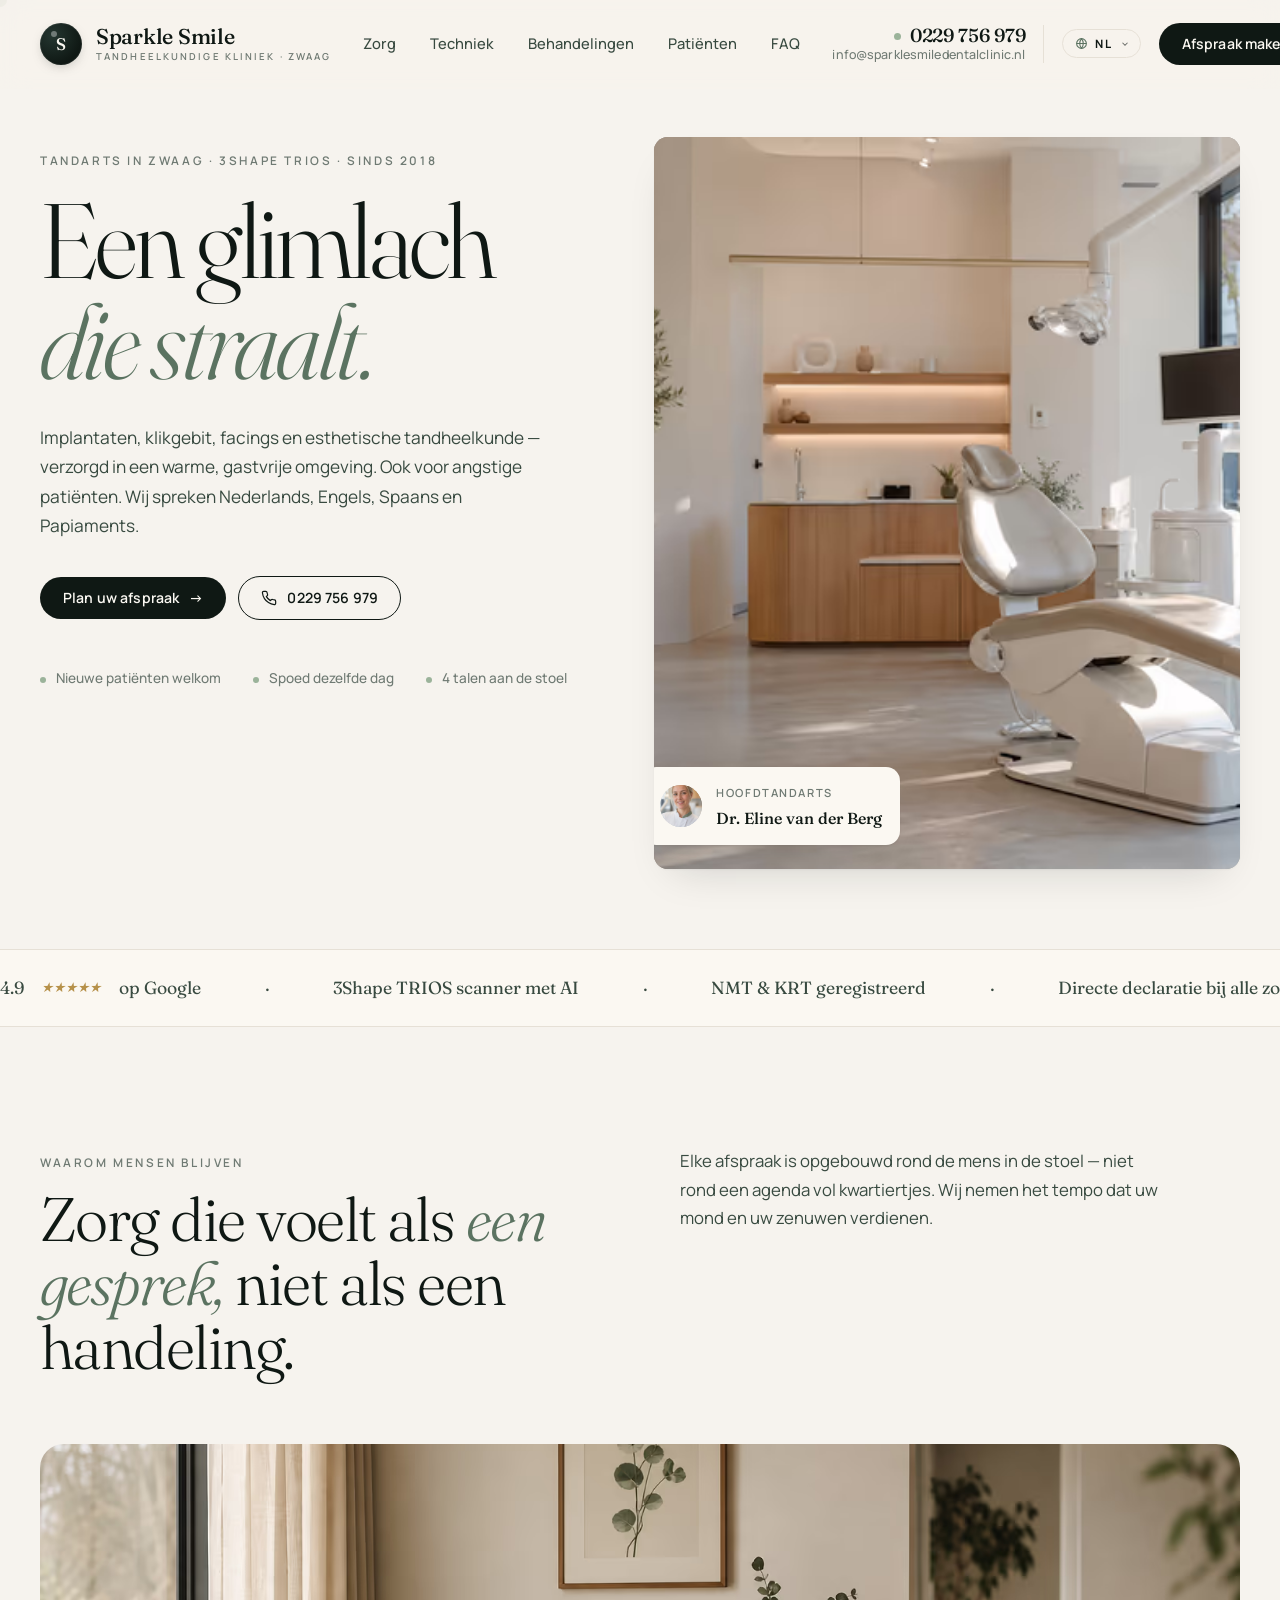
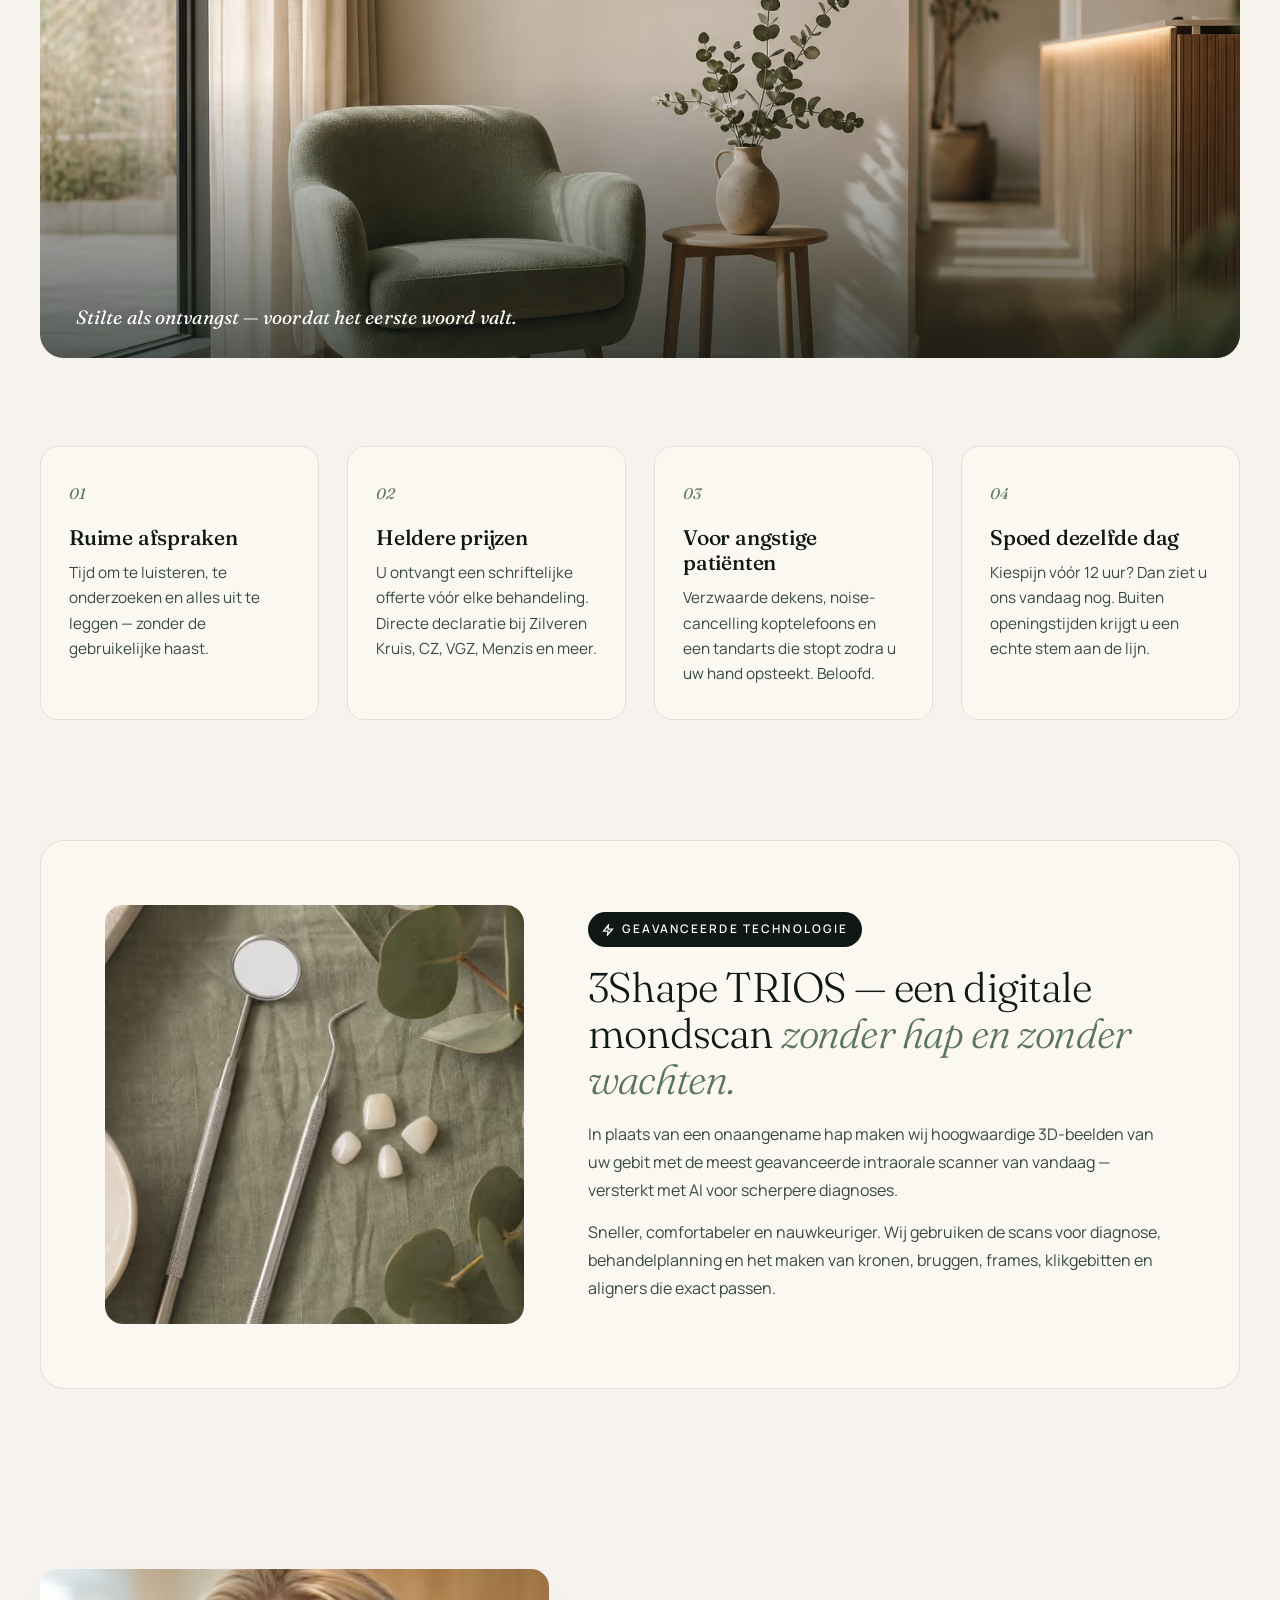
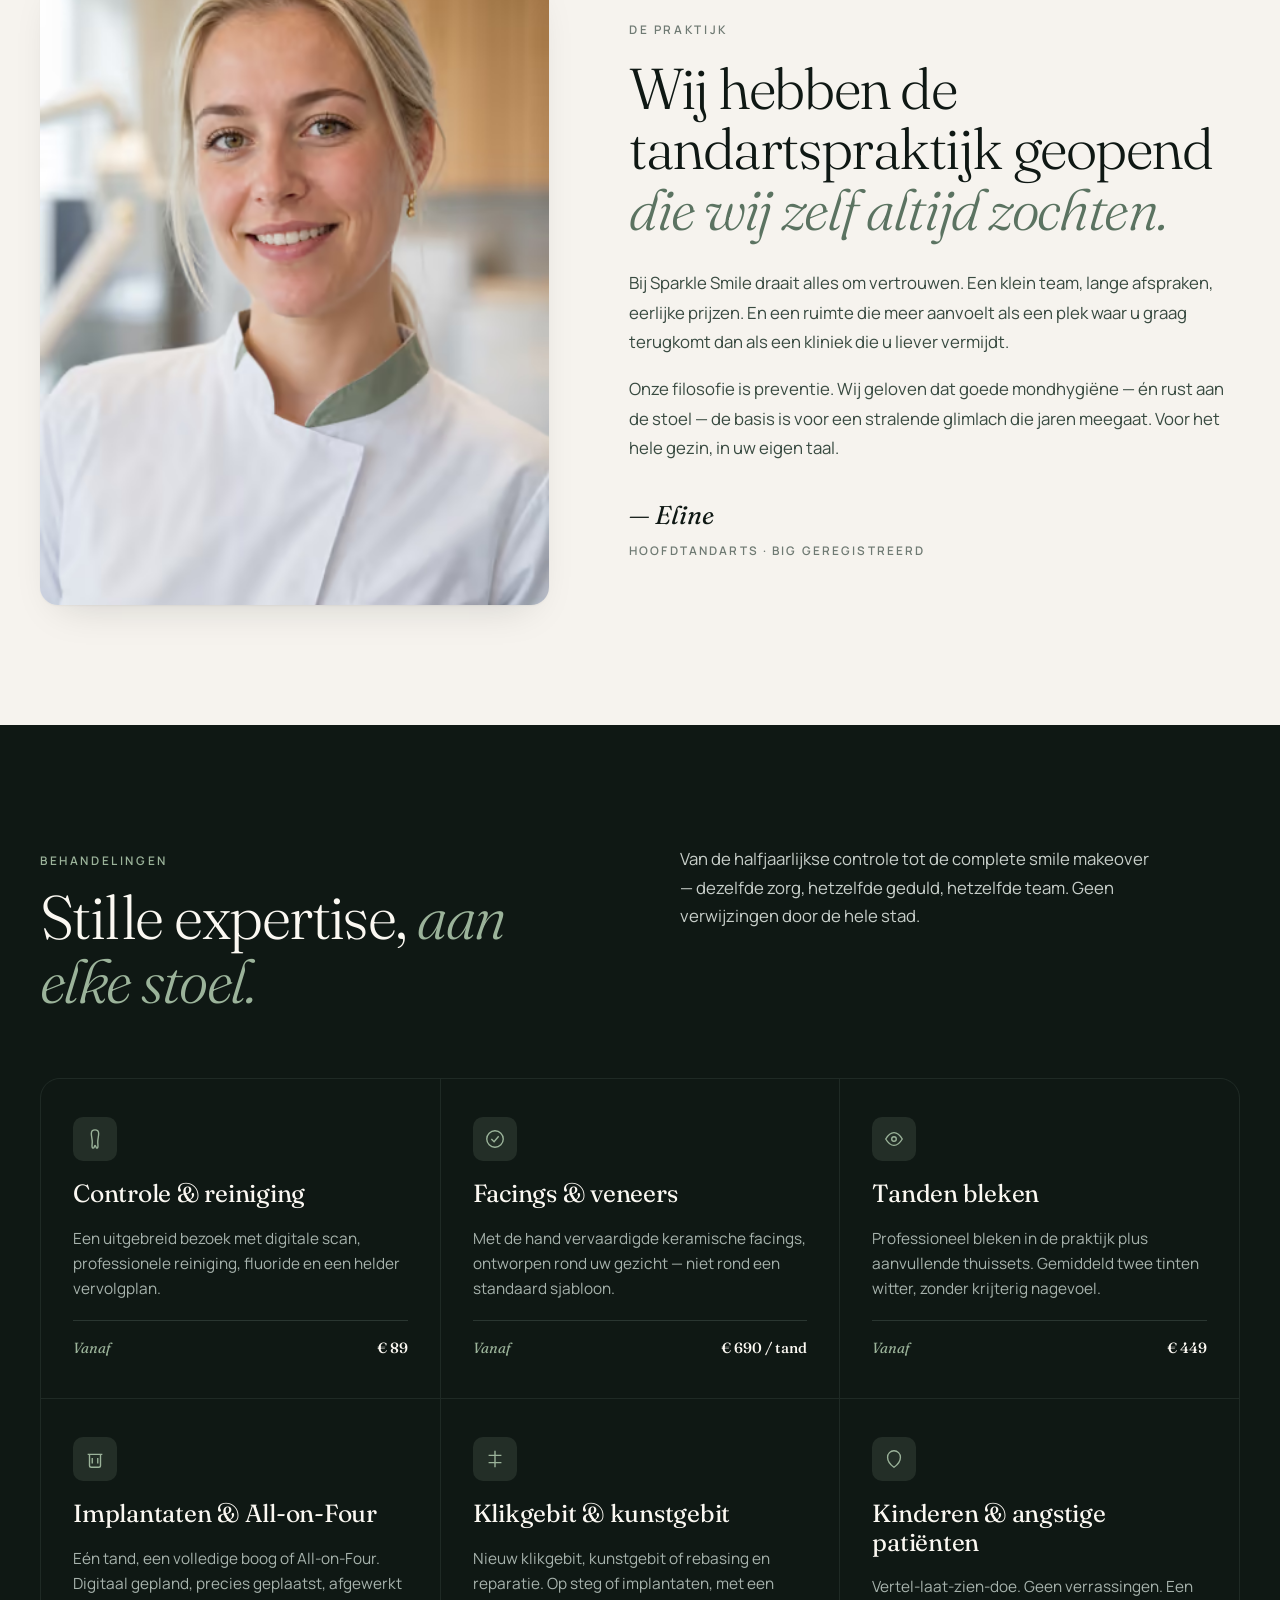
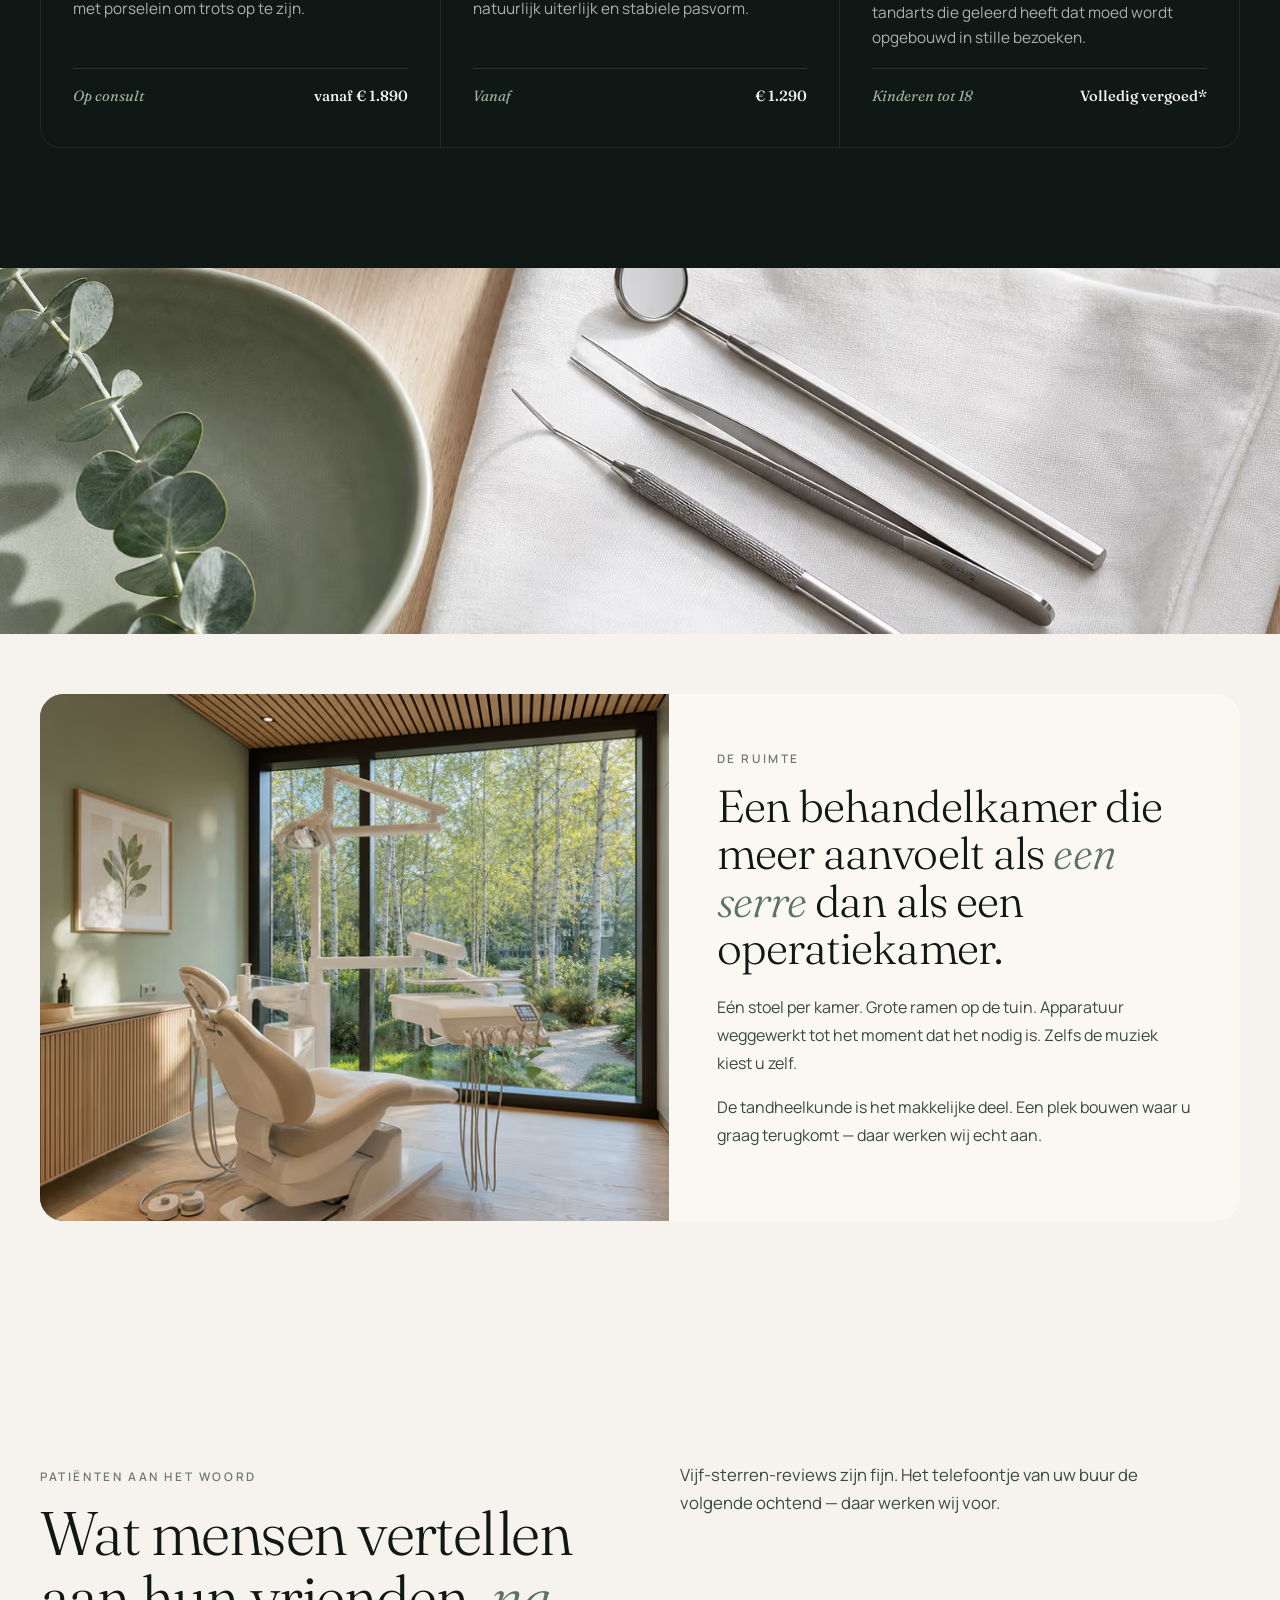
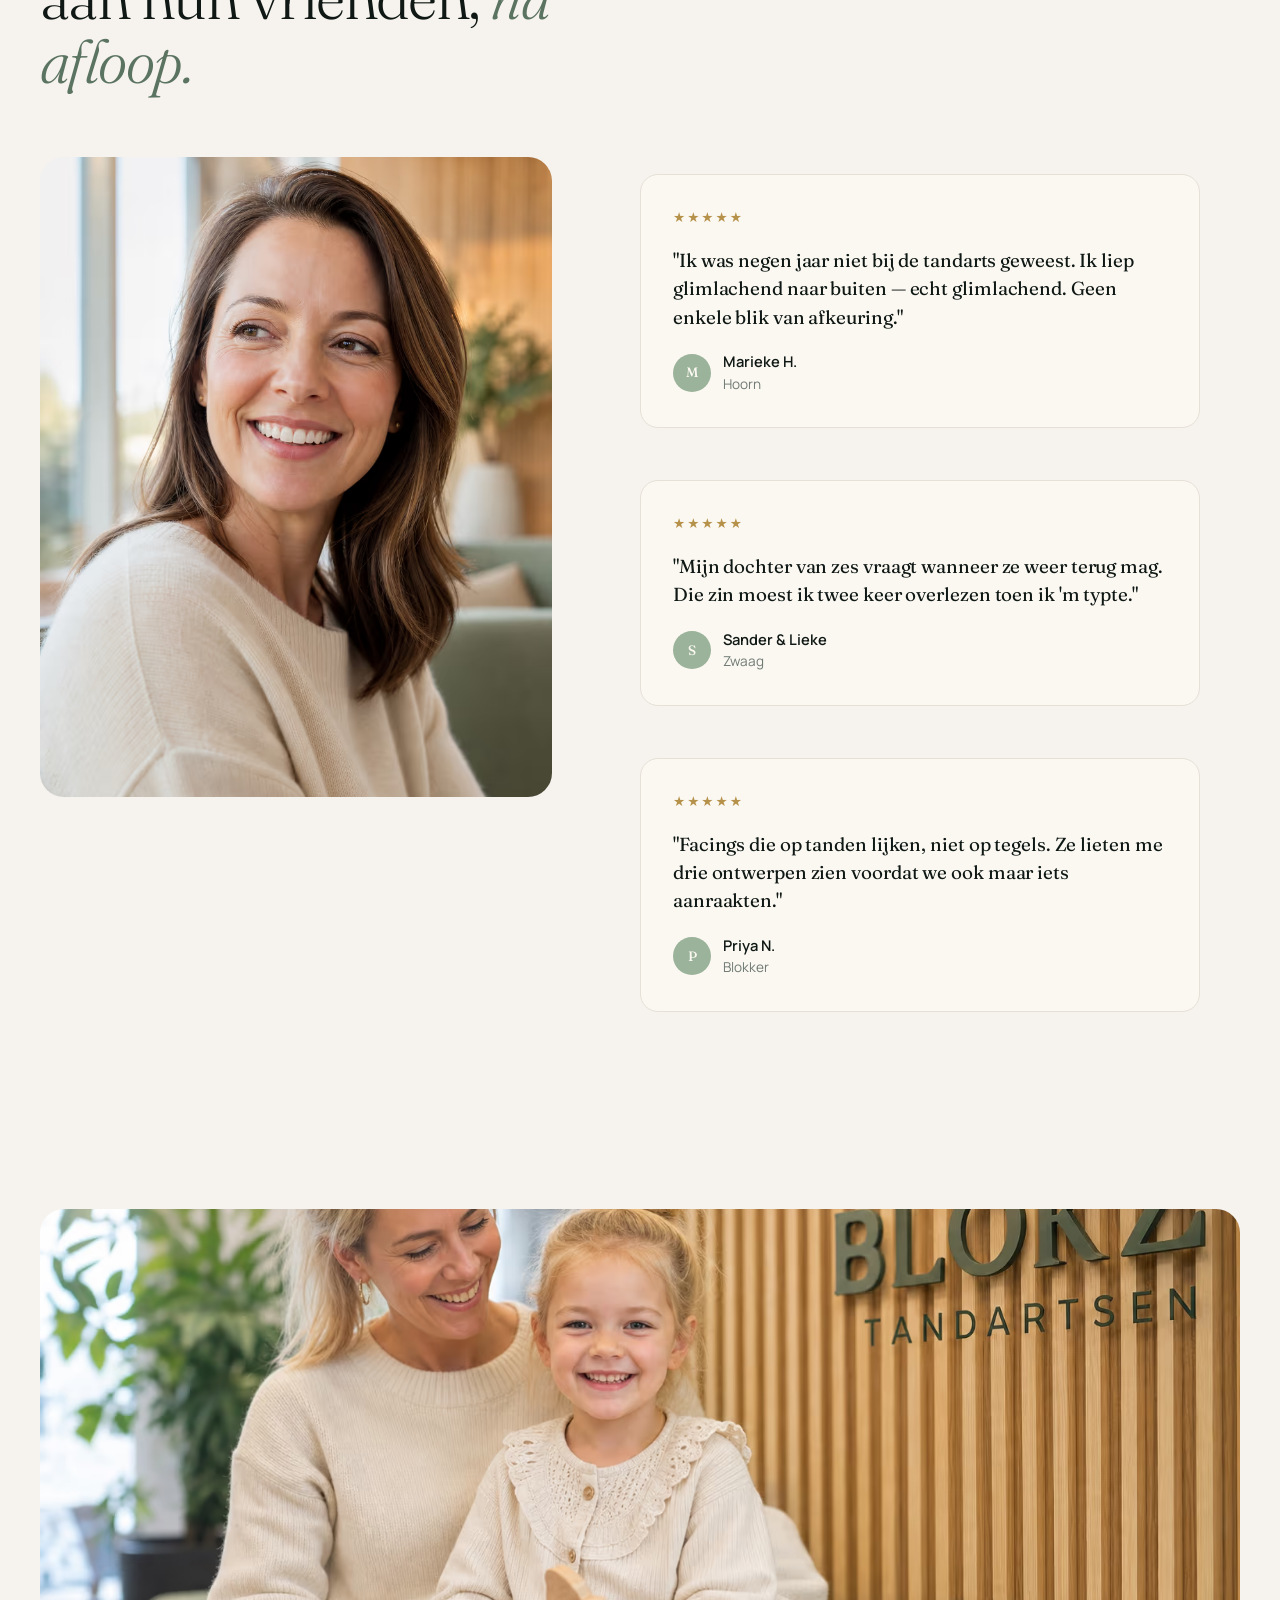
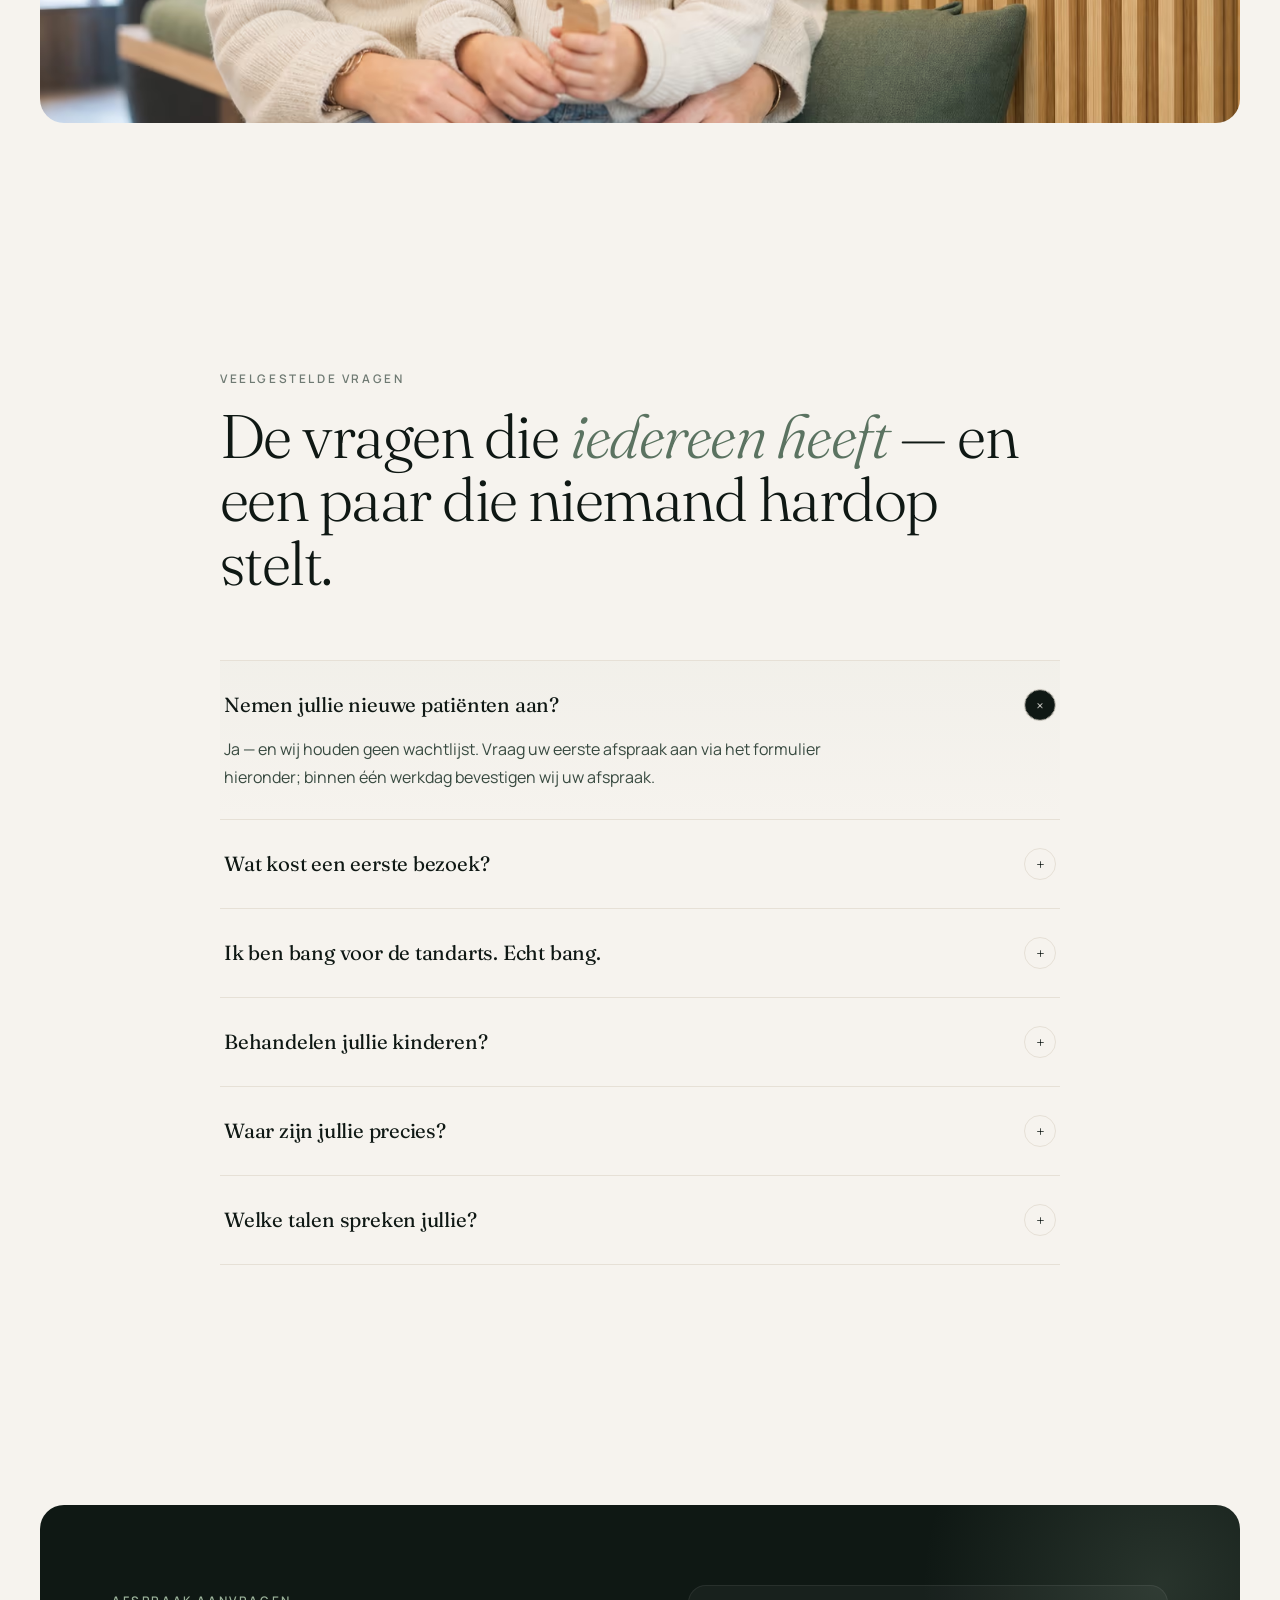
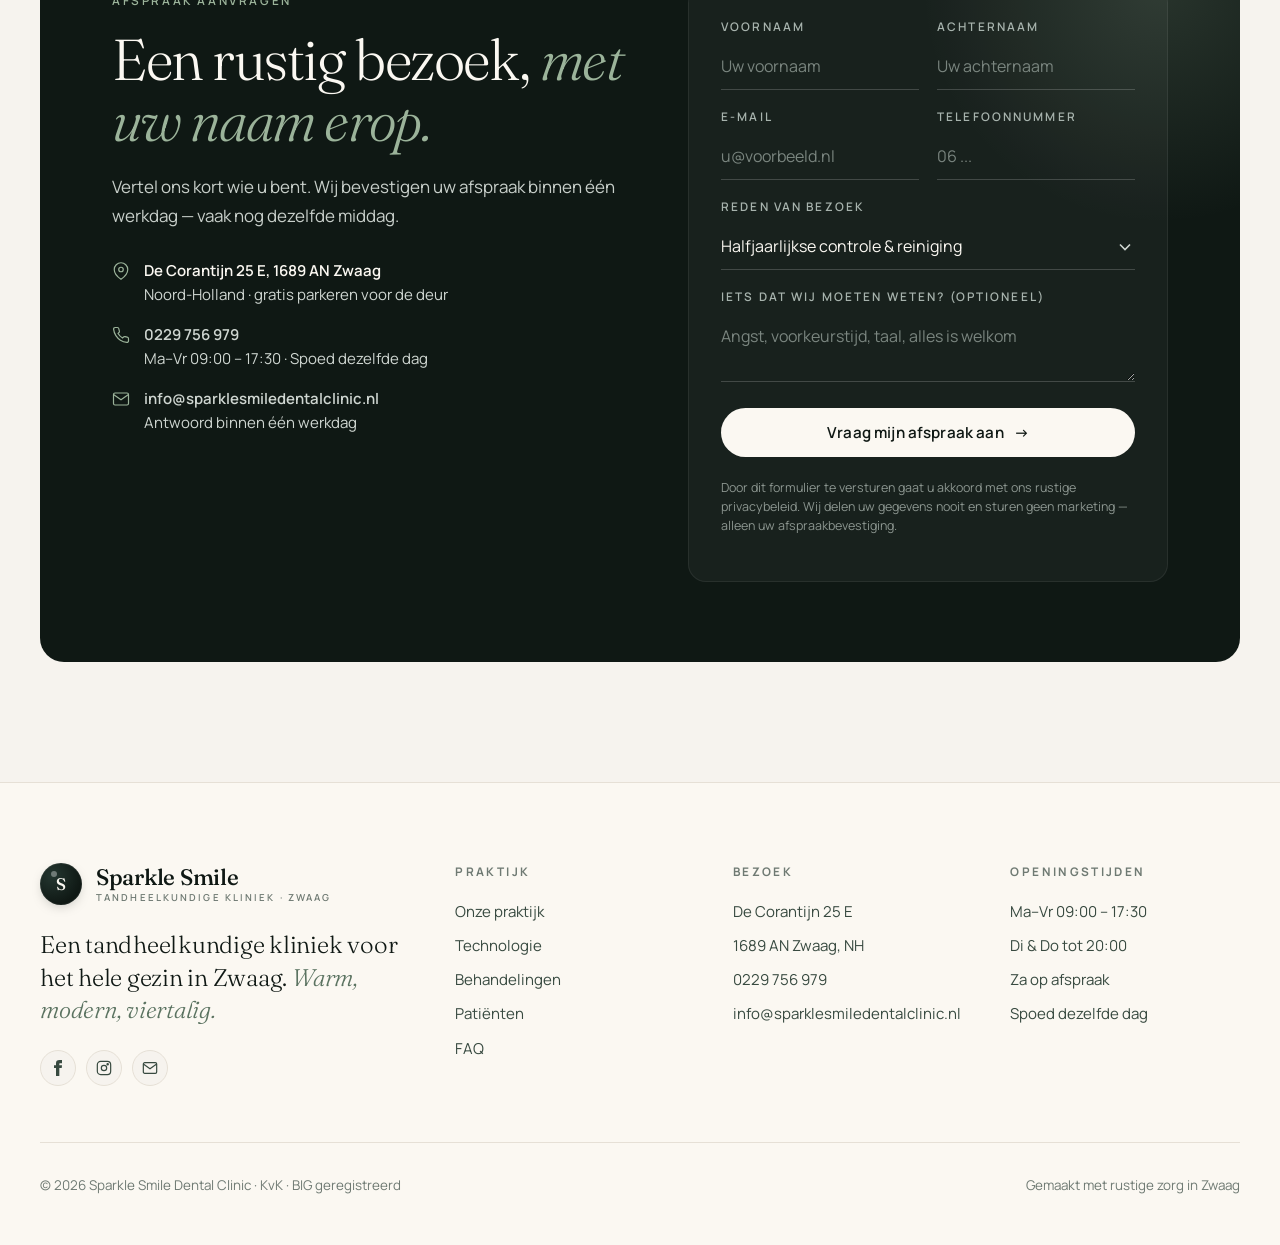
==== public/index.html @ 9df96289 "Hero: top-align text column on desktop so headline rides higher" ====
<!doctype html>
<html lang="nl">
<head>
<meta charset="utf-8" />
<meta name="viewport" content="width=device-width,initial-scale=1,viewport-fit=cover" />
<meta name="theme-color" content="#0f1814" />
<title>Sparkle Smile Dental Clinic — Tandarts in Zwaag</title>
<meta name="description" content="Tandarts in Zwaag voor implantaten, klikgebit, facings en esthetische tandheelkunde. Warme zorg, geavanceerde 3Shape TRIOS techniek, ook voor angstige patiënten." />
<link rel="preconnect" href="https://fonts.googleapis.com">
<link rel="preconnect" href="https://fonts.gstatic.com" crossorigin>
<link rel="dns-prefetch" href="https://fonts.googleapis.com">
<link href="https://fonts.googleapis.com/css2?family=Fraunces:opsz,wght@9..144,300;9..144,400;9..144,500;9..144,600&family=Manrope:wght@300;400;500;600;700&display=swap" rel="stylesheet">
<link rel="preload" as="image" href="img/hero-1400.avif" type="image/avif" imagesrcset="img/hero-800.avif 800w, img/hero-1400.avif 1400w" imagesizes="(max-width: 980px) 92vw, 540px" fetchpriority="high">
<style>
  :root{
    --bg:#f6f3ee;
    --ink:#0f1814;
    --ink-2:#384a40;
    --muted:#6f7a73;
    --line:#e6e0d6;
    --sage:#9bb39a;
    --sage-deep:#5b7361;
    --cream:#fbf8f2;
    --gold:#b6914a;
    --shadow: 0 1px 2px rgba(15,24,20,.04), 0 18px 40px -20px rgba(15,24,20,.18);
    --serif:'Fraunces', ui-serif, Georgia, serif;
    --sans:'Manrope', system-ui, -apple-system, sans-serif;
  }
  *{box-sizing:border-box}
  html,body{margin:0;padding:0;background:var(--bg);color:var(--ink);font-family:var(--sans);-webkit-font-smoothing:antialiased;text-rendering:optimizeLegibility}
  html{scroll-behavior:smooth}
  body{overflow-x:hidden;font-size:16px;line-height:1.6}
  @media(min-width:600px){body{font-size:17px}}
  img,picture{max-width:100%;display:block}
  picture{display:block;width:100%;height:100%}
  picture > img{width:100%;height:100%;object-fit:cover;display:block}
  a{color:inherit;text-decoration:none}
  button{font-family:inherit}
  ::selection{background:var(--ink);color:var(--cream)}

  .serif{font-family:var(--serif);font-weight:400;letter-spacing:-0.01em}
  .display{font-family:var(--serif);font-weight:300;letter-spacing:-0.035em;line-height:.95}
  .eyebrow{font-family:var(--sans);font-size:.74rem;letter-spacing:.22em;text-transform:uppercase;color:var(--muted);font-weight:600}

  .container{max-width:1280px;margin:0 auto;padding:0 20px}
  @media(min-width:600px){.container{padding:0 28px}}
  @media(min-width:768px){.container{padding:0 40px}}

  /* NAV */
  .nav{position:sticky;top:0;left:0;right:0;z-index:50;backdrop-filter:saturate(160%) blur(14px);background:rgba(246,243,238,.78);border-bottom:1px solid transparent;transition:all .35s cubic-bezier(.2,.7,.2,1)}
  .nav.scrolled{background:rgba(246,243,238,.94);border-bottom-color:var(--line);box-shadow:0 8px 24px -18px rgba(15,24,20,.18)}
  .nav-inner{display:flex;align-items:center;justify-content:space-between;gap:18px;height:68px;transition:height .35s ease}
  @media(min-width:760px){.nav-inner{gap:32px;height:88px}}
  .nav.scrolled .nav-inner{height:60px}
  @media(min-width:760px){.nav.scrolled .nav-inner{height:72px}}
  .brand{display:flex;align-items:center;gap:11px;font-family:var(--serif);font-size:1.18rem;font-weight:500;letter-spacing:-.012em;line-height:1.1;transition:transform .3s;min-width:0;flex:none;white-space:nowrap}
  @media(min-width:760px){.brand{gap:14px;font-size:1.34rem}}
  .brand:hover{transform:translateY(-1px)}
  .brand-mark{width:36px;height:36px;border-radius:50%;background:radial-gradient(circle at 30% 30%,#243630,var(--ink) 70%);display:grid;place-items:center;color:var(--cream);font-family:var(--serif);font-size:.95rem;font-weight:500;flex:none;box-shadow:inset 0 0 0 1px rgba(255,255,255,.06),0 4px 14px -6px rgba(15,24,20,.4);position:relative}
  @media(min-width:760px){.brand-mark{width:42px;height:42px;font-size:1.05rem}}
  .brand-mark::after{content:"";position:absolute;top:7px;left:10px;width:5px;height:5px;border-radius:50%;background:rgba(255,255,255,.35);filter:blur(.5px)}
  @media(min-width:760px){.brand-mark::after{top:8px;left:11px;width:6px;height:6px}}
  .brand-text{min-width:0;overflow:hidden}
  .brand small{display:block;font-family:var(--sans);font-size:.56rem;letter-spacing:.18em;text-transform:uppercase;color:var(--muted);font-weight:600;margin-top:3px;white-space:nowrap;overflow:hidden;text-overflow:ellipsis}
  .brand-sub-full{display:none}
  @media(min-width:760px){.brand small{font-size:.6rem;letter-spacing:.22em}.brand-sub-full{display:inline}}

  .nav-links{display:none;gap:34px;font-size:.92rem;color:var(--ink-2);font-weight:500;white-space:nowrap;justify-content:center;flex:1}
  .nav-links a{position:relative;padding:6px 0}
  .nav-links a::after{content:"";position:absolute;left:0;right:0;bottom:0;height:1px;background:var(--ink);transform:scaleX(0);transform-origin:left;transition:transform .35s cubic-bezier(.2,.7,.2,1)}
  .nav-links a:hover{color:var(--ink)}
  .nav-links a:hover::after{transform:scaleX(1)}
  @media(min-width:1100px){.nav-links{display:flex}}

  /* HAMBURGER */
  .menu-btn{display:inline-flex;align-items:center;justify-content:center;width:44px;height:44px;background:transparent;border:1px solid var(--line);border-radius:50%;cursor:pointer;color:var(--ink);transition:all .25s;flex:none;-webkit-tap-highlight-color:transparent}
  .menu-btn:hover,.menu-btn:focus-visible{border-color:var(--ink);background:var(--cream)}
  .menu-btn .bars{position:relative;width:18px;height:12px}
  .menu-btn .bars span{position:absolute;left:0;right:0;height:1.5px;background:var(--ink);border-radius:1px;transition:transform .35s cubic-bezier(.6,.05,.3,1.2),opacity .2s,top .35s cubic-bezier(.6,.05,.3,1.2),width .35s}
  .menu-btn .bars span:nth-child(1){top:0}
  .menu-btn .bars span:nth-child(2){top:5px;width:13px;left:auto;right:0}
  .menu-btn .bars span:nth-child(3){top:10px}
  body.menu-open .menu-btn .bars span:nth-child(1){top:5px;transform:rotate(45deg)}
  body.menu-open .menu-btn .bars span:nth-child(2){opacity:0;transform:translateX(8px)}
  body.menu-open .menu-btn .bars span:nth-child(3){top:5px;transform:rotate(-45deg);width:18px}
  @media(min-width:1100px){.menu-btn{display:none}}

  /* DRAWER */
  .drawer{position:fixed;inset:0;z-index:90;pointer-events:none;visibility:hidden}
  .drawer-veil{position:absolute;inset:0;background:rgba(15,24,20,.4);opacity:0;transition:opacity .4s;backdrop-filter:blur(4px);-webkit-backdrop-filter:blur(4px)}
  .drawer-panel{position:absolute;top:0;right:0;height:100dvh;width:min(420px,100vw);background:var(--bg);display:flex;flex-direction:column;transform:translateX(100%);transition:transform .5s cubic-bezier(.7,0,.2,1);box-shadow:-30px 0 60px -20px rgba(15,24,20,.25);overflow-y:auto;overscroll-behavior:contain}
  body.menu-open .drawer{pointer-events:auto;visibility:visible}
  body.menu-open .drawer-veil{opacity:1}
  body.menu-open .drawer-panel{transform:translateX(0)}
  body.menu-open{overflow:hidden}
  .drawer-head{display:flex;align-items:center;justify-content:space-between;padding:22px 24px 0;flex:none}
  .drawer-head .brand{font-size:1.18rem}
  .drawer-close{width:44px;height:44px;border:1px solid var(--line);border-radius:50%;background:transparent;color:var(--ink);cursor:pointer;display:grid;place-items:center;transition:all .2s}
  .drawer-close:hover{border-color:var(--ink);background:var(--cream)}
  .drawer-nav{padding:36px 24px 24px;display:flex;flex-direction:column;gap:6px;flex:1}
  .drawer-nav a{display:flex;align-items:baseline;gap:14px;font-family:var(--serif);font-size:2.2rem;font-weight:400;color:var(--ink);line-height:1.05;padding:14px 0;border-bottom:1px solid rgba(15,24,20,.06);transition:color .25s,padding-left .35s cubic-bezier(.2,.7,.2,1);transform:translateX(20px);opacity:0;animation:drawerItem .5s cubic-bezier(.2,.7,.2,1) forwards}
  .drawer-nav a:hover{color:var(--sage-deep);padding-left:8px}
  .drawer-nav a .num{font-family:var(--sans);font-size:.66rem;font-weight:600;letter-spacing:.16em;color:var(--muted);text-transform:uppercase;flex:none;width:24px}
  .drawer-nav a:nth-child(1){animation-delay:.18s}
  .drawer-nav a:nth-child(2){animation-delay:.24s}
  .drawer-nav a:nth-child(3){animation-delay:.3s}
  .drawer-nav a:nth-child(4){animation-delay:.36s}
  .drawer-nav a:nth-child(5){animation-delay:.42s}
  body:not(.menu-open) .drawer-nav a{animation:none;opacity:0;transform:translateX(20px)}
  @keyframes drawerItem{to{opacity:1;transform:translateX(0)}}
  .drawer-foot{padding:24px;border-top:1px solid var(--line);display:flex;flex-direction:column;gap:14px;flex:none;background:var(--cream)}
  .drawer-foot a{display:flex;align-items:center;gap:12px;color:var(--ink);font-size:.95rem}
  .drawer-foot a svg{color:var(--sage-deep);flex:none}
  .drawer-foot .small{font-size:.78rem;color:var(--muted);margin-top:4px;line-height:1.5}
  .drawer-cta{margin-top:8px;background:var(--ink);color:var(--cream)!important;padding:14px 20px;border-radius:999px;font-weight:600;font-size:.92rem;text-align:center;letter-spacing:.01em;display:flex;align-items:center;justify-content:center;gap:10px}
  .drawer-cta .arr{transition:transform .3s}
  .drawer-cta:hover .arr{transform:translateX(4px)}

  /* RIGHT CLUSTER */
  .nav-right{display:flex;align-items:center;gap:10px}
  @media(min-width:760px){.nav-right{gap:18px}}
  /* hide booking CTA below desktop, FAB + drawer handle it */
  .nav-right > .btn{display:none}
  @media(min-width:1100px){.nav-right > .btn{display:inline-flex}}
  .nav-contact{display:none;flex-direction:column;align-items:flex-end;gap:1px;line-height:1.15;text-align:right;padding-right:18px;border-right:1px solid var(--line);transition:opacity .3s}
  .nav.scrolled .nav-contact{opacity:.85}
  .nav-contact a{transition:color .25s}
  .nav-contact a:hover{color:var(--sage-deep)}
  .nav-contact-phone{font-family:var(--serif);font-size:1.18rem;font-weight:500;color:var(--ink);letter-spacing:-.005em;display:inline-flex;align-items:center;gap:9px}
  .nav-contact-phone .pulse{width:7px;height:7px;border-radius:50%;background:var(--sage);box-shadow:0 0 0 0 rgba(155,179,154,.7);animation:dot-pulse 2.4s ease-in-out infinite}
  @keyframes dot-pulse{0%,100%{box-shadow:0 0 0 0 rgba(155,179,154,.6)}50%{box-shadow:0 0 0 6px rgba(155,179,154,0)}}
  .nav-contact-mail{font-size:.78rem;color:var(--muted);letter-spacing:.01em;font-weight:500}
  @media(min-width:880px){.nav-contact{display:flex}}

  /* LANG DROPDOWN */
  .lang{position:relative;font-family:var(--sans)}
  .lang-trigger{display:inline-flex;align-items:center;gap:7px;background:transparent;border:1px solid var(--line);color:var(--ink);padding:7px 10px 7px 12px;border-radius:999px;font-size:.72rem;font-weight:700;letter-spacing:.14em;text-transform:uppercase;cursor:pointer;transition:all .25s;line-height:1}
  .lang-trigger:hover{border-color:var(--ink)}
  .lang-trigger .globe{color:var(--sage-deep)}
  .lang-trigger .chev{transition:transform .25s;opacity:.6}
  .lang.open .lang-trigger{border-color:var(--ink);background:var(--cream)}
  .lang.open .lang-trigger .chev{transform:rotate(180deg)}
  .lang-menu{position:absolute;top:calc(100% + 8px);right:0;min-width:180px;background:var(--cream);border:1px solid var(--line);border-radius:14px;padding:6px;box-shadow:0 18px 40px -18px rgba(15,24,20,.22),0 1px 2px rgba(15,24,20,.04);opacity:0;transform:translateY(-6px) scale(.98);transform-origin:top right;pointer-events:none;transition:opacity .22s,transform .22s cubic-bezier(.2,.7,.2,1);z-index:60}
  .lang.open .lang-menu{opacity:1;transform:none;pointer-events:auto}
  .lang-menu button{display:flex;width:100%;align-items:center;gap:12px;background:transparent;border:none;padding:10px 12px;border-radius:10px;font-family:var(--sans);font-size:.86rem;font-weight:500;color:var(--ink-2);cursor:pointer;text-align:left;letter-spacing:.005em;transition:background .2s,color .2s}
  .lang-menu button:hover{background:rgba(155,179,154,.16);color:var(--ink)}
  .lang-menu button .flag{font-size:.6rem;line-height:1;font-weight:700;letter-spacing:.06em;color:var(--muted);background:var(--bg);border:1px solid var(--line);padding:3px 5px;border-radius:4px;min-width:24px;text-align:center}
  .lang-menu button .name{flex:1}
  .lang-menu button .check{opacity:0;color:var(--sage-deep);transition:opacity .2s}
  .lang-menu button.active{color:var(--ink);font-weight:600}
  .lang-menu button.active .check{opacity:1}
  .btn{display:inline-flex;align-items:center;gap:10px;padding:13px 22px;border-radius:999px;font-size:.88rem;font-weight:600;letter-spacing:.01em;transition:transform .25s,background .25s,color .25s,box-shadow .25s;border:1px solid transparent;cursor:pointer;line-height:1;font-family:var(--sans);white-space:nowrap}
  .btn-primary{background:var(--ink);color:var(--cream)}
  .btn-primary:hover{transform:translateY(-1px);box-shadow:var(--shadow)}
  .btn-ghost{background:transparent;color:var(--ink);border-color:var(--ink)}
  .btn-ghost:hover{background:var(--ink);color:var(--cream)}
  .btn .arr{transition:transform .3s}
  .btn:hover .arr{transform:translateX(4px)}

  /* HERO */
  .hero{position:relative;padding-top:32px;padding-bottom:64px;overflow:hidden}
  .hero-grid{display:grid;grid-template-columns:1fr;gap:32px;align-items:end}
  /* MOBILE: image first */
  .hero-img-wrap{order:-1}
  @media(min-width:980px){
    .hero{padding-top:48px;padding-bottom:80px}
    .hero-grid{grid-template-columns:1fr 1.08fr;gap:72px;align-items:start}
    .hero-img-wrap{order:0}
    .hero-text{padding-top:8px}
  }
  .hero h1{font-size:clamp(3rem,11vw,6.6rem);margin:18px 0 0}
  .hero h1 em{font-style:italic;color:var(--sage-deep);font-weight:300}
  .hero-lede{margin-top:24px;max-width:500px;font-size:1.02rem;line-height:1.65;color:var(--ink-2)}
  @media(min-width:600px){.hero-lede{font-size:1.08rem;line-height:1.7;margin-top:32px}}
  .hero-cta{margin-top:28px;display:flex;flex-wrap:wrap;gap:12px;align-items:center}
  .hero-cta .btn{flex:1 1 auto;min-width:0;justify-content:center}
  @media(min-width:600px){.hero-cta{margin-top:36px}.hero-cta .btn{flex:0 0 auto;justify-content:flex-start}}
  .hero-meta{margin-top:36px;display:flex;flex-wrap:wrap;gap:18px 24px;align-items:center;font-size:.82rem;color:var(--muted);font-weight:500}
  @media(min-width:600px){.hero-meta{margin-top:48px;gap:32px;font-size:.85rem}}
  .hero-meta .dot{width:6px;height:6px;border-radius:50%;background:var(--sage);display:inline-block;margin-right:10px;vertical-align:middle}
  .hero-img-wrap{position:relative;aspect-ratio:4/5;border-radius:14px;overflow:hidden;background:#ddd;box-shadow:var(--shadow)}
  @media(max-width:600px){.hero-img-wrap{aspect-ratio:5/6;border-radius:10px;margin:0 -8px}}
  .hero-img-wrap img{width:100%;height:100%;object-fit:cover;transform:scale(1.05);transition:transform 8s ease-out}
  .hero-img-wrap.in img{transform:scale(1)}
  .hero-badge{position:absolute;left:12px;bottom:14px;background:var(--cream);padding:11px 14px;border-radius:12px;display:flex;align-items:center;gap:11px;font-size:.82rem;box-shadow:var(--shadow);max-width:260px}
  @media(min-width:600px){.hero-badge{left:-12px;bottom:24px;padding:14px 18px;border-radius:14px;gap:14px;font-size:.88rem;max-width:280px}}
  .hero-badge .av{width:36px;height:36px;border-radius:50%;background:var(--sage);overflow:hidden;flex:none}
  @media(min-width:600px){.hero-badge .av{width:42px;height:42px}}
  .hero-badge .av img{width:100%;height:100%;object-fit:cover}
  .hero-badge .label{color:var(--muted);font-size:.62rem;letter-spacing:.14em;text-transform:uppercase;font-weight:600}
  @media(min-width:600px){.hero-badge .label{font-size:.7rem}}
  .hero-badge strong{display:block;font-family:var(--serif);font-weight:500;font-size:.95rem;margin-top:1px}
  @media(min-width:600px){.hero-badge strong{font-size:1rem;margin-top:2px}}

  /* TRUST STRIP */
  .strip{padding:24px 0;border-top:1px solid var(--line);border-bottom:1px solid var(--line);background:var(--cream);overflow:hidden}
  .strip-track{display:flex;gap:64px;align-items:center;white-space:nowrap;animation:scroll 38s linear infinite;font-family:var(--serif);font-size:1.1rem;color:var(--ink-2)}
  .strip-track span{display:inline-flex;align-items:center;gap:18px}
  .strip-track .star{color:var(--gold);font-size:.85rem}
  @keyframes scroll{from{transform:translateX(0)}to{transform:translateX(-50%)}}

  /* SECTIONS */
  section{padding:80px 0}
  @media(min-width:760px){section{padding:120px 0}}
  .section-head{display:grid;grid-template-columns:1fr;gap:20px;margin-bottom:44px}
  @media(min-width:760px){.section-head{margin-bottom:64px}}
  @media(min-width:900px){.section-head{grid-template-columns:1fr 1fr;gap:80px}}
  .section-head h2{font-size:clamp(2.2rem,4.8vw,4rem);margin:14px 0 0;font-family:var(--serif);font-weight:300;letter-spacing:-.025em;line-height:1.04}
  .section-head h2 em{font-style:italic;color:var(--sage-deep)}
  .section-head p{margin:0;color:var(--ink-2);font-size:1.05rem;line-height:1.7;max-width:48ch}

  .reveal{opacity:0;transform:translateY(28px);transition:opacity .9s cubic-bezier(.2,.7,.2,1),transform .9s cubic-bezier(.2,.7,.2,1)}
  .reveal.in{opacity:1;transform:none}
  .reveal.d1{transition-delay:.1s}.reveal.d2{transition-delay:.2s}.reveal.d3{transition-delay:.3s}.reveal.d4{transition-delay:.4s}

  /* PROMISES */
  .promises{display:grid;grid-template-columns:1fr;gap:28px}
  @media(min-width:760px){.promises{grid-template-columns:repeat(2,1fr)}}
  @media(min-width:1080px){.promises{grid-template-columns:repeat(4,1fr)}}
  .promise{padding:32px 28px;background:var(--cream);border-radius:18px;border:1px solid var(--line);transition:transform .4s,box-shadow .4s}
  .promise:hover{transform:translateY(-4px);box-shadow:var(--shadow)}
  .promise .num{font-family:var(--serif);font-style:italic;font-size:.95rem;color:var(--sage-deep)}
  .promise h3{font-family:var(--serif);font-weight:500;font-size:1.32rem;margin:18px 0 10px;letter-spacing:-.01em;line-height:1.2}
  .promise p{margin:0;color:var(--ink-2);line-height:1.65;font-size:.96rem}

  /* TREATMENTS */
  .treat-bg{background:var(--ink);color:var(--cream)}
  .treat-bg .section-head h2{color:var(--cream)}
  .treat-bg .section-head h2 em{color:var(--sage)}
  .treat-bg .section-head p{color:#c8cfca}
  .treat-bg .eyebrow{color:var(--sage)}
  .treatments{display:grid;grid-template-columns:1fr;gap:1px;background:#1f2a25;border-radius:20px;overflow:hidden;border:1px solid #1f2a25}
  @media(min-width:760px){.treatments{grid-template-columns:repeat(2,1fr)}}
  @media(min-width:1080px){.treatments{grid-template-columns:repeat(3,1fr)}}
  .treat{background:var(--ink);padding:38px 32px;display:flex;flex-direction:column;gap:18px;min-height:280px;transition:background .35s;cursor:pointer;position:relative}
  .treat:hover{background:#162119}
  .treat .ic{width:44px;height:44px;border-radius:10px;background:rgba(155,179,154,.14);display:grid;place-items:center;color:var(--sage)}
  .treat h3{font-family:var(--serif);font-weight:400;font-size:1.55rem;margin:0;letter-spacing:-.01em;line-height:1.15}
  .treat p{margin:0;color:#a7b3ad;font-size:.96rem;line-height:1.65;flex:1}
  .treat .price{font-family:var(--serif);font-style:italic;color:var(--sage);font-size:.92rem;border-top:1px solid #2a3631;padding-top:16px;display:flex;justify-content:space-between;align-items:baseline}
  .treat .price b{font-style:normal;color:var(--cream);font-weight:500}

  /* TECH HIGHLIGHT */
  .tech-card{display:grid;grid-template-columns:1fr;gap:36px;align-items:center;background:var(--cream);border-radius:24px;padding:48px;border:1px solid var(--line)}
  @media(min-width:880px){.tech-card{grid-template-columns:1fr 1.4fr;padding:64px;gap:64px}}
  .tech-card .badge{display:inline-flex;align-items:center;gap:8px;background:var(--ink);color:var(--cream);padding:8px 14px;border-radius:999px;font-size:.74rem;letter-spacing:.18em;text-transform:uppercase;font-weight:600;margin-bottom:18px}
  .tech-card h3{font-family:var(--serif);font-weight:300;font-size:clamp(1.8rem,3.4vw,2.6rem);line-height:1.1;letter-spacing:-.02em;margin:0 0 18px}
  .tech-card h3 em{font-style:italic;color:var(--sage-deep)}
  .tech-card p{color:var(--ink-2);line-height:1.75;font-size:1rem;margin:0 0 14px}
  .tech-img{aspect-ratio:1/1;border-radius:18px;overflow:hidden;background:var(--bg)}
  .tech-img img{width:100%;height:100%;object-fit:cover}

  /* STORY */
  .story{display:grid;grid-template-columns:1fr;gap:48px;align-items:center}
  @media(min-width:980px){.story{grid-template-columns:1fr 1.2fr;gap:80px}}
  .story-img{position:relative;aspect-ratio:4/5;border-radius:18px;overflow:hidden;box-shadow:var(--shadow)}
  .story-img img{width:100%;height:100%;object-fit:cover}
  .story h2{font-size:clamp(2rem,4.5vw,3.6rem);font-family:var(--serif);font-weight:300;line-height:1.05;margin:18px 0 28px;letter-spacing:-.025em}
  .story h2 em{font-style:italic;color:var(--sage-deep)}
  .story p{color:var(--ink-2);font-size:1.05rem;line-height:1.75;margin:0 0 18px}
  .signature{margin-top:32px;font-family:var(--serif);font-style:italic;font-size:1.6rem;color:var(--ink)}
  .signature small{display:block;font-family:var(--sans);font-style:normal;font-size:.74rem;letter-spacing:.18em;text-transform:uppercase;color:var(--muted);margin-top:6px;font-weight:600}

  /* SPLIT EDITORIAL */
  .split{background:var(--cream);border-radius:24px;overflow:hidden;display:grid;grid-template-columns:1fr;align-items:stretch}
  @media(min-width:900px){.split{grid-template-columns:1.1fr 1fr}}
  .split-img{position:relative;min-height:420px}
  .split-img img{position:absolute;inset:0;width:100%;height:100%;object-fit:cover}
  .split-body{padding:56px 48px;display:flex;flex-direction:column;justify-content:center}
  .split-body h3{font-family:var(--serif);font-weight:300;font-size:clamp(1.8rem,3.6vw,2.8rem);line-height:1.05;margin:14px 0 22px;letter-spacing:-.02em}
  .split-body h3 em{font-style:italic;color:var(--sage-deep)}
  .split-body p{color:var(--ink-2);line-height:1.75;font-size:1rem;margin:0 0 16px}

  /* TESTIMONIALS */
  .quotes{display:grid;grid-template-columns:1fr;gap:28px}
  @media(min-width:820px){.quotes{grid-template-columns:repeat(3,1fr)}}
  .quote{padding:32px;background:var(--cream);border-radius:18px;border:1px solid var(--line);display:flex;flex-direction:column;gap:18px}
  .quote .stars{color:var(--gold);font-size:.85rem;letter-spacing:2px}
  .quote blockquote{margin:0;font-family:var(--serif);font-weight:400;font-size:1.18rem;line-height:1.5;letter-spacing:-.005em;color:var(--ink)}
  .quote .who{display:flex;align-items:center;gap:12px;margin-top:auto;color:var(--muted);font-size:.85rem}
  .quote .who .av{width:38px;height:38px;border-radius:50%;background:var(--sage);display:grid;place-items:center;color:var(--cream);font-family:var(--serif);font-weight:500}
  .quote .who b{display:block;color:var(--ink);font-weight:600;font-family:var(--sans);font-size:.92rem}

  /* FAQ */
  .faq-list{border-top:1px solid var(--line)}
  details{border-bottom:1px solid var(--line);padding:28px 4px;transition:background .25s}
  details[open]{background:linear-gradient(to bottom, rgba(155,179,154,.05), transparent)}
  summary{list-style:none;cursor:pointer;display:flex;justify-content:space-between;align-items:center;gap:24px;font-family:var(--serif);font-size:1.28rem;font-weight:400;color:var(--ink);letter-spacing:-.01em;line-height:1.3}
  summary::-webkit-details-marker{display:none}
  summary .plus{width:32px;height:32px;border-radius:50%;border:1px solid var(--line);display:grid;place-items:center;flex:none;transition:transform .3s,background .3s,color .3s;font-size:1rem}
  details[open] summary .plus{transform:rotate(45deg);background:var(--ink);color:var(--cream)}
  details p{margin:14px 0 0;color:var(--ink-2);line-height:1.75;max-width:64ch;font-size:1rem}

  /* BOOKING */
  .booking{background:var(--ink);color:var(--cream);border-radius:24px;padding:36px 22px;display:grid;grid-template-columns:1fr;gap:36px;position:relative;overflow:hidden;min-width:0;max-width:100%}
  @media(min-width:600px){.booking{padding:48px 36px}}
  @media(min-width:980px){.booking{grid-template-columns:1.1fr 1fr;padding:80px 72px;gap:48px}}
  .booking::before{content:"";position:absolute;right:-160px;top:-160px;width:480px;height:480px;border-radius:50%;background:radial-gradient(circle,rgba(155,179,154,.18),transparent 70%);pointer-events:none}
  .booking h2{font-family:var(--serif);font-weight:300;font-size:clamp(1.9rem,7vw,3.6rem);margin:18px 0 22px;letter-spacing:-.025em;line-height:1.05;overflow-wrap:break-word}
  .booking h2 em{font-style:italic;color:var(--sage)}
  .booking p{color:#c8cfca;line-height:1.7;margin:0 0 14px}
  .booking .info{margin-top:28px;display:grid;gap:16px;font-size:.94rem;color:#cfd6d1;min-width:0;max-width:100%}
  .booking .info .row{display:flex;gap:14px;align-items:flex-start;min-width:0}
  .booking .info .row > div{min-width:0;overflow-wrap:anywhere}
  .booking .info svg{flex:none;color:var(--sage);margin-top:3px}
  .booking .info b{color:var(--cream);font-weight:600}
  .booking .info a{color:#cfd6d1}
  .booking .info a:hover{color:var(--sage)}
  .form{display:grid;gap:18px;background:rgba(255,255,255,.04);padding:24px 20px;border-radius:18px;border:1px solid rgba(255,255,255,.07);position:relative;z-index:1;min-width:0;max-width:100%}
  @media(min-width:600px){.form{padding:32px}}
  .field{display:flex;flex-direction:column;gap:8px;min-width:0}
  .field label{font-size:.74rem;letter-spacing:.18em;text-transform:uppercase;color:#a7b3ad;font-weight:600}
  .field input,.field select,.field textarea{background:transparent;border:none;border-bottom:1px solid rgba(255,255,255,.18);padding:10px 0 12px;color:var(--cream);font-family:var(--sans);font-size:1rem;outline:none;transition:border-color .25s;width:100%;max-width:100%;box-sizing:border-box;min-width:0;display:block}
  .field select{appearance:none;-webkit-appearance:none;-moz-appearance:none;background-image:url("data:image/svg+xml;utf8,<svg xmlns='http://www.w3.org/2000/svg' width='12' height='8' viewBox='0 0 12 8' fill='none' stroke='%23cfd6d1' stroke-width='1.6'><polyline points='1 1.5 6 6.5 11 1.5'/></svg>");background-repeat:no-repeat;background-position:right 4px center;background-size:12px 8px;padding-right:24px;text-overflow:ellipsis}
  .field textarea{resize:vertical;min-height:60px}
  .field input::placeholder,.field textarea::placeholder{color:#7a857f}
  .field input:focus,.field select:focus,.field textarea:focus{border-color:var(--sage)}
  .field select option{background:#0f1814;color:var(--cream)}
  .form-row{display:grid;grid-template-columns:1fr;gap:18px;min-width:0}
  @media(min-width:540px){.form-row{grid-template-columns:1fr 1fr}}
  .form .btn-primary{background:var(--cream);color:var(--ink);justify-content:center;padding:16px 24px;font-size:.95rem;margin-top:8px;font-weight:600}
  .form .btn-primary:hover{background:var(--sage);color:var(--ink)}
  .form .small{font-size:.78rem;color:#8b958f;margin-top:4px;line-height:1.5}

  /* FOOTER */
  footer{padding:80px 0 48px;background:var(--cream);border-top:1px solid var(--line)}
  .foot-grid{display:grid;grid-template-columns:1fr;gap:48px;margin-bottom:56px}
  @media(min-width:760px){.foot-grid{grid-template-columns:1.6fr 1fr 1fr 1fr}}
  .foot-grid h4{font-family:var(--sans);font-size:.74rem;letter-spacing:.2em;text-transform:uppercase;color:var(--muted);margin:0 0 18px;font-weight:700}
  .foot-grid ul{list-style:none;padding:0;margin:0;display:flex;flex-direction:column;gap:10px;font-size:.94rem;color:var(--ink-2)}
  .foot-grid ul a:hover{color:var(--ink)}
  .foot-tag{font-family:var(--serif);font-size:1.5rem;line-height:1.35;letter-spacing:-.01em;color:var(--ink);max-width:36ch;font-weight:300}
  .foot-tag em{font-style:italic;color:var(--sage-deep)}
  .foot-bottom{padding-top:32px;border-top:1px solid var(--line);display:flex;flex-wrap:wrap;justify-content:space-between;gap:16px;font-size:.84rem;color:var(--muted)}
  .socials{display:flex;gap:10px;margin-top:18px}
  .socials a{width:36px;height:36px;border-radius:50%;display:grid;place-items:center;background:var(--bg);border:1px solid var(--line);color:var(--ink-2);transition:all .25s}
  .socials a:hover{background:var(--ink);color:var(--cream);border-color:var(--ink)}

  /* MOBILE FAB phone */
  .fab{position:fixed;right:16px;bottom:16px;z-index:55;background:var(--ink);color:var(--cream);width:56px;height:56px;border-radius:50%;display:grid;place-items:center;box-shadow:0 12px 32px -12px rgba(15,24,20,.6);animation:pulse 2.6s ease-in-out infinite;text-decoration:none}
  @media(min-width:760px){.fab{display:none}}
  @keyframes pulse{0%,100%{box-shadow:0 12px 32px -12px rgba(15,24,20,.6),0 0 0 0 rgba(155,179,154,.5)}50%{box-shadow:0 12px 32px -12px rgba(15,24,20,.6),0 0 0 14px rgba(155,179,154,0)}}

  /* Cursor follower (desktop only) */
  .cursor{position:fixed;width:14px;height:14px;border-radius:50%;background:var(--sage);pointer-events:none;mix-blend-mode:multiply;transform:translate(-50%,-50%);transition:transform .25s,width .3s,height .3s,opacity .3s;z-index:50;opacity:0;display:none}
  @media(hover:hover) and (pointer:fine) and (min-width:1020px){.cursor{display:block;opacity:.55}}
  .cursor.big{width:60px;height:60px;opacity:.35}

  .progress{position:fixed;top:0;left:0;height:2px;background:var(--ink);z-index:60;width:0;transition:width .1s linear}
  /* Editorial wide banner image (full container width, cinematic ratio) */
  .editorial-banner{margin:0 0 56px;border-radius:18px;overflow:hidden;background:#e8e3da;aspect-ratio:4/5;position:relative;max-width:100%}
  .editorial-banner picture,.editorial-banner img{width:100%;height:100%;object-fit:cover;display:block}
  .editorial-banner::after{content:"";position:absolute;inset:auto 0 0 0;height:55%;background:linear-gradient(to top,rgba(15,24,20,.7) 0%,rgba(15,24,20,.35) 50%,transparent 100%);pointer-events:none}
  .editorial-banner .cap{position:absolute;left:20px;right:20px;bottom:18px;font-family:var(--serif);font-style:italic;color:#fff;font-size:1rem;letter-spacing:.005em;line-height:1.4;z-index:1}
  @media(min-width:600px){.editorial-banner{aspect-ratio:16/10;margin:0 0 72px}.editorial-banner .cap{left:28px;right:28px;bottom:22px;font-size:1.1rem;max-width:60%}}
  @media(min-width:980px){.editorial-banner{aspect-ratio:21/9;border-radius:24px;margin:0 0 88px}.editorial-banner .cap{left:36px;bottom:28px;font-size:1.2rem}}

  /* Quiet full-bleed strip image between sections */
  .strip-image{background:#e8e3da;aspect-ratio:16/10;overflow:hidden;position:relative;max-width:100%}
  .strip-image picture,.strip-image img{width:100%;height:100%;object-fit:cover;display:block}
  @media(min-width:760px){.strip-image{aspect-ratio:21/8}}
  @media(min-width:1100px){.strip-image{aspect-ratio:21/6}}

  /* Voices section: image + grid layout */
  .voices-grid{display:grid;grid-template-columns:1fr;gap:28px;align-items:start}
  .voices-grid .voices-img{border-radius:18px;overflow:hidden;background:#e8e3da;aspect-ratio:4/5;order:-1}
  .voices-grid .voices-img picture,.voices-grid .voices-img img{width:100%;height:100%;object-fit:cover;display:block}
  .voices-grid .quotes{display:grid;grid-template-columns:1fr;gap:18px}
  @media(min-width:880px){.voices-grid{grid-template-columns:.8fr 1fr;gap:48px}.voices-grid .voices-img{position:sticky;top:120px;border-radius:24px;order:0;aspect-ratio:4/5}}

</style>
</head>
<body>

<div class="cursor" id="cursor" aria-hidden="true"></div>
<div class="progress" id="progress" aria-hidden="true"></div>

<!-- NAV -->
<header class="nav" id="nav">
  <div class="container nav-inner">
    <a href="#" class="brand" aria-label="Sparkle Smile — Home">
      <span class="brand-mark" aria-hidden="true">S</span>
      <span class="brand-text">Sparkle Smile<small data-i18n="brand_sub"><span class="brand-sub-full">Tandheelkundige Kliniek · </span>Zwaag</small></span>
    </a>
    <nav class="nav-links" aria-label="Primary">
      <a href="#care" data-i18n="nav_care">Zorg</a>
      <a href="#tech" data-i18n="nav_tech">Techniek</a>
      <a href="#treatments" data-i18n="nav_treatments">Behandelingen</a>
      <a href="#voices" data-i18n="nav_voices">Patiënten</a>
      <a href="#faq" data-i18n="nav_faq">FAQ</a>
    </nav>
    <div class="nav-right">
      <div class="nav-contact">
        <a href="tel:0229756979" class="nav-contact-phone" aria-label="Bel 0229 756 979"><span class="pulse" aria-hidden="true"></span>0229 756 979</a>
        <a href="mailto:info@sparklesmiledentalclinic.nl" class="nav-contact-mail">info@sparklesmiledentalclinic.nl</a>
      </div>
      <div class="lang" id="lang">
        <button class="lang-trigger" id="lang-trigger" type="button" aria-haspopup="listbox" aria-expanded="false" aria-label="Taal kiezen">
          <svg class="globe" width="13" height="13" viewBox="0 0 24 24" fill="none" stroke="currentColor" stroke-width="2" aria-hidden="true"><circle cx="12" cy="12" r="9"/><path d="M3 12h18M12 3a14 14 0 010 18M12 3a14 14 0 000 18"/></svg>
          <span id="lang-current">NL</span>
          <svg class="chev" width="10" height="10" viewBox="0 0 24 24" fill="none" stroke="currentColor" stroke-width="2.5" aria-hidden="true"><polyline points="6 9 12 15 18 9"/></svg>
        </button>
        <div class="lang-menu" role="listbox" aria-label="Talen">
          <button data-lang="nl" class="active" role="option"><span class="flag">🇳🇱</span><span class="name">Nederlands</span><span class="check">✓</span></button>
          <button data-lang="en" role="option"><span class="flag">🇬🇧</span><span class="name">English</span><span class="check">✓</span></button>
          <button data-lang="es" role="option"><span class="flag">🇪🇸</span><span class="name">Español</span><span class="check">✓</span></button>
        </div>
      </div>
      <a href="#book" class="btn btn-primary"><span data-i18n="cta_book">Afspraak maken</span> <span class="arr">→</span></a>
      <button class="menu-btn" id="menu-btn" type="button" aria-label="Menu openen" aria-expanded="false" aria-controls="drawer">
        <span class="bars" aria-hidden="true"><span></span><span></span><span></span></span>
      </button>
    </div>
  </div>
</header>

<!-- MOBILE DRAWER -->
<div class="drawer" id="drawer" role="dialog" aria-modal="true" aria-label="Hoofdmenu">
  <div class="drawer-veil" data-close></div>
  <aside class="drawer-panel">
    <div class="drawer-head">
      <span class="brand"><span class="brand-mark" aria-hidden="true">S</span><span class="brand-text">Sparkle Smile</span></span>
      <button class="drawer-close" type="button" data-close aria-label="Sluiten">
        <svg width="16" height="16" viewBox="0 0 24 24" fill="none" stroke="currentColor" stroke-width="2" stroke-linecap="round"><path d="M6 6l12 12M18 6L6 18"/></svg>
      </button>
    </div>
    <nav class="drawer-nav" aria-label="Mobiel menu">
      <a href="#care" data-close><span class="num">01</span><span data-i18n="nav_care">Zorg</span></a>
      <a href="#tech" data-close><span class="num">02</span><span data-i18n="nav_tech">Techniek</span></a>
      <a href="#treatments" data-close><span class="num">03</span><span data-i18n="nav_treatments">Behandelingen</span></a>
      <a href="#voices" data-close><span class="num">04</span><span data-i18n="nav_voices">Patiënten</span></a>
      <a href="#faq" data-close><span class="num">05</span><span data-i18n="nav_faq">FAQ</span></a>
    </nav>
    <div class="drawer-foot">
      <a href="tel:0229756979"><svg width="16" height="16" viewBox="0 0 24 24" fill="none" stroke="currentColor" stroke-width="2" stroke-linecap="round" stroke-linejoin="round"><path d="M22 16.92v3a2 2 0 01-2.18 2 19.79 19.79 0 01-8.63-3.07 19.5 19.5 0 01-6-6 19.79 19.79 0 01-3.07-8.67A2 2 0 014.11 2h3a2 2 0 012 1.72 12.84 12.84 0 00.7 2.81 2 2 0 01-.45 2.11L8.09 9.91a16 16 0 006 6l1.27-1.27a2 2 0 012.11-.45 12.84 12.84 0 002.81.7A2 2 0 0122 16.92z"/></svg>0229 756 979</a>
      <a href="mailto:info@sparklesmiledentalclinic.nl"><svg width="16" height="16" viewBox="0 0 24 24" fill="none" stroke="currentColor" stroke-width="2" stroke-linecap="round" stroke-linejoin="round"><rect x="2" y="4" width="20" height="16" rx="2"/><path d="M2 7l10 6 10-6"/></svg>info@sparklesmiledentalclinic.nl</a>
      <p class="small">De Corantijn 25 E<br>1689 AN Zwaag</p>
      <a href="#book" class="drawer-cta" data-close><span data-i18n="cta_book">Afspraak maken</span> <span class="arr">→</span></a>
    </div>
  </aside>
</div>

<!-- HERO -->
<section class="hero">
  <div class="container hero-grid">
    <div class="reveal in hero-text">
      <span class="eyebrow" data-i18n="hero_eyebrow">Tandarts in Zwaag · 3Shape TRIOS · Sinds 2018</span>
      <h1 class="display"><span data-i18n="hero_h1_a">Een glimlach</span> <em data-i18n="hero_h1_b">die straalt.</em></h1>
      <p class="hero-lede" data-i18n="hero_lede">Implantaten, klikgebit, facings en esthetische tandheelkunde — verzorgd in een warme, gastvrije omgeving. Ook voor angstige patiënten. Wij spreken Nederlands, Engels, Spaans en Papiaments.</p>
      <div class="hero-cta">
        <a href="#book" class="btn btn-primary"><span data-i18n="cta_book_long">Plan uw afspraak</span> <span class="arr">→</span></a>
        <a href="tel:0229756979" class="btn btn-ghost">
          <svg width="16" height="16" fill="none" stroke="currentColor" stroke-width="1.8" viewBox="0 0 24 24"><path d="M22 16.92v3a2 2 0 01-2.18 2 19.79 19.79 0 01-8.63-3.07 19.5 19.5 0 01-6-6 19.79 19.79 0 01-3.07-8.67A2 2 0 014.11 2h3a2 2 0 012 1.72c.13.96.36 1.9.7 2.81a2 2 0 01-.45 2.11L8.09 9.91a16 16 0 006 6l1.27-1.27a2 2 0 012.11-.45c.91.34 1.85.57 2.81.7A2 2 0 0122 16.92z"/></svg>
          0229 756 979
        </a>
      </div>
      <div class="hero-meta">
        <span data-i18n="hero_meta_1"><i class="dot"></i>Nieuwe patiënten welkom</span>
        <span data-i18n="hero_meta_2"><i class="dot"></i>Spoed dezelfde dag</span>
        <span data-i18n="hero_meta_3"><i class="dot"></i>4 talen aan de stoel</span>
      </div>
    </div>
    <div class="hero-img-wrap reveal d2 in">
      <picture style="background:#ddd center/cover no-repeat url('[data-uri]')"><source type="image/avif" srcset="img/hero-800.avif 800w, img/hero-1400.avif 1400w" sizes="(max-width: 980px) 92vw, 540px"><source type="image/webp" srcset="img/hero-800.webp 800w, img/hero-1400.webp 1400w" sizes="(max-width: 980px) 92vw, 540px"><img src="img/hero-1400.webp" alt="Sparkle Smile Dental Clinic in Zwaag" fetchpriority="high" fetchpriority="high"></picture>
      <div class="hero-badge">
        <div class="av"><picture style="background:#ddd center/cover no-repeat url('[data-uri]')"><source type="image/avif" srcset="img/dentist-400.avif 400w, img/dentist-800.avif 800w" sizes="(max-width: 760px) 80px, 42px"><source type="image/webp" srcset="img/dentist-400.webp 400w, img/dentist-800.webp 800w" sizes="(max-width: 760px) 80px, 42px"><img src="img/dentist-800.webp" alt="" fetchpriority="high"></picture></div>
        <div>
          <span class="label" data-i18n="hero_badge_label">Hoofdtandarts</span>
          <strong>Dr. Eline van der Berg</strong>
        </div>
      </div>
    </div>
  </div>
</section>

<!-- TRUST STRIP -->
<div class="strip" aria-hidden="true">
  <div class="strip-track">
    <span><b class="serif">4.9</b> <i class="star">★★★★★</i> <span data-i18n="strip_google">op Google</span></span>
    <span>·</span>
    <span data-i18n="strip_tech">3Shape TRIOS scanner met AI</span>
    <span>·</span>
    <span data-i18n="strip_reg">NMT &amp; KRT geregistreerd</span>
    <span>·</span>
    <span data-i18n="strip_ins">Directe declaratie bij alle zorgverzekeraars</span>
    <span>·</span>
    <span data-i18n="strip_lang">🇳🇱 Nederlands · 🇬🇧 English · 🇪🇸 Español · 🇨🇼 Papiaments</span>
    <span>·</span>
    <!-- duplicate -->
    <span><b class="serif">4.9</b> <i class="star">★★★★★</i> <span data-i18n="strip_google">op Google</span></span>
    <span>·</span>
    <span data-i18n="strip_tech">3Shape TRIOS scanner met AI</span>
    <span>·</span>
    <span data-i18n="strip_reg">NMT &amp; KRT geregistreerd</span>
    <span>·</span>
    <span data-i18n="strip_ins">Directe declaratie bij alle zorgverzekeraars</span>
    <span>·</span>
    <span data-i18n="strip_lang">🇳🇱 Nederlands · 🇬🇧 English · 🇪🇸 Español · 🇨🇼 Papiaments</span>
    <span>·</span>
  </div>
</div>

<!-- PROMISES -->
<section id="care">
  <div class="container">
    <div class="section-head">
      <div class="reveal">
        <span class="eyebrow" data-i18n="care_eyebrow">Waarom mensen blijven</span>
        <h2 data-i18n="care_h2_html"><span>Zorg die voelt als</span> <em>een gesprek,</em> <span>niet als een handeling.</span></h2>
      </div>
      <p class="reveal d1" data-i18n="care_p">Elke afspraak is opgebouwd rond de mens in de stoel — niet rond een agenda vol kwartiertjes. Wij nemen het tempo dat uw mond en uw zenuwen verdienen.</p>
    </div>
    <figure class="editorial-banner reveal d2">
      <picture style="background:#e8e3da center/cover no-repeat url('[data-uri]')"><source type="image/avif" srcset="img/welcome-900.avif 900w, img/welcome-1600.avif 1600w" sizes="(max-width: 1100px) 92vw, 1200px"><source type="image/webp" srcset="img/welcome-900.webp 900w, img/welcome-1600.webp 1600w" sizes="(max-width: 1100px) 92vw, 1200px"><img src="img/welcome-1600.webp" alt="De wachtruimte van Sparkle Smile in Zwaag" loading="lazy" decoding="async"></picture>
      <figcaption class="cap" data-i18n="banner_cap">Stilte als ontvangst — voordat het eerste woord valt.</figcaption>
    </figure>
    <div class="promises">
      <div class="promise reveal">
        <span class="num">01</span>
        <h3 data-i18n="p1_h">Ruime afspraken</h3>
        <p data-i18n="p1_p">Tijd om te luisteren, te onderzoeken en alles uit te leggen — zonder de gebruikelijke haast.</p>
      </div>
      <div class="promise reveal d1">
        <span class="num">02</span>
        <h3 data-i18n="p2_h">Heldere prijzen</h3>
        <p data-i18n="p2_p">U ontvangt een schriftelijke offerte vóór elke behandeling. Directe declaratie bij Zilveren Kruis, CZ, VGZ, Menzis en meer.</p>
      </div>
      <div class="promise reveal d2">
        <span class="num">03</span>
        <h3 data-i18n="p3_h">Voor angstige patiënten</h3>
        <p data-i18n="p3_p">Verzwaarde dekens, noise-cancelling koptelefoons en een tandarts die stopt zodra u uw hand opsteekt. Beloofd.</p>
      </div>
      <div class="promise reveal d3">
        <span class="num">04</span>
        <h3 data-i18n="p4_h">Spoed dezelfde dag</h3>
        <p data-i18n="p4_p">Kiespijn vóór 12 uur? Dan ziet u ons vandaag nog. Buiten openingstijden krijgt u een echte stem aan de lijn.</p>
      </div>
    </div>
  </div>
</section>

<!-- TECH HIGHLIGHT -->
<section id="tech" style="padding-top:0">
  <div class="container">
    <div class="tech-card reveal">
      <div class="tech-img"><picture style="background:#ddd center/cover no-repeat url('[data-uri]')"><source type="image/avif" srcset="img/tools-600.avif 600w, img/tools-1100.avif 1100w" sizes="(max-width: 880px) 90vw, 460px"><source type="image/webp" srcset="img/tools-600.webp 600w, img/tools-1100.webp 1100w" sizes="(max-width: 880px) 90vw, 460px"><img src="img/tools-1100.webp" alt="3Shape TRIOS scanner" loading="lazy" decoding="async"></picture></div>
      <div>
        <span class="badge"><svg width="12" height="12" fill="none" stroke="currentColor" stroke-width="2.5" viewBox="0 0 24 24"><path d="M13 2L3 14h9l-1 8 10-12h-9l1-8z"/></svg> <span data-i18n="tech_badge">Geavanceerde technologie</span></span>
        <h3 data-i18n="tech_h_html"><span>3Shape TRIOS — een digitale mondscan</span> <em>zonder hap en zonder wachten.</em></h3>
        <p data-i18n="tech_p1">In plaats van een onaangename hap maken wij hoogwaardige 3D-beelden van uw gebit met de meest geavanceerde intraorale scanner van vandaag — versterkt met AI voor scherpere diagnoses.</p>
        <p data-i18n="tech_p2">Sneller, comfortabeler en nauwkeuriger. Wij gebruiken de scans voor diagnose, behandelplanning en het maken van kronen, bruggen, frames, klikgebitten en aligners die exact passen.</p>
      </div>
    </div>
  </div>
</section>

<!-- STORY -->
<section id="story" style="padding-top:60px">
  <div class="container">
    <div class="story">
      <div class="story-img reveal">
        <picture style="background:#ddd center/cover no-repeat url('[data-uri]')"><source type="image/avif" srcset="img/dentist-400.avif 400w, img/dentist-800.avif 800w" sizes="(max-width: 760px) 80px, 42px"><source type="image/webp" srcset="img/dentist-400.webp 400w, img/dentist-800.webp 800w" sizes="(max-width: 760px) 80px, 42px"><img src="img/dentist-800.webp" alt="Hoofdtandarts" loading="lazy" decoding="async"></picture>
      </div>
      <div class="reveal d1">
        <span class="eyebrow" data-i18n="story_eyebrow">De praktijk</span>
        <h2 data-i18n="story_h_html"><span>Wij hebben de tandartspraktijk geopend</span> <em>die wij zelf altijd zochten.</em></h2>
        <p data-i18n="story_p1">Bij Sparkle Smile draait alles om vertrouwen. Een klein team, lange afspraken, eerlijke prijzen. En een ruimte die meer aanvoelt als een plek waar u graag terugkomt dan als een kliniek die u liever vermijdt.</p>
        <p data-i18n="story_p2">Onze filosofie is preventie. Wij geloven dat goede mondhygiëne — én rust aan de stoel — de basis is voor een stralende glimlach die jaren meegaat. Voor het hele gezin, in uw eigen taal.</p>
        <div class="signature">— Eline<small data-i18n="story_role">Hoofdtandarts · BIG geregistreerd</small></div>
      </div>
    </div>
  </div>
</section>

<!-- TREATMENTS -->
<section class="treat-bg" id="treatments">
  <div class="container">
    <div class="section-head">
      <div class="reveal">
        <span class="eyebrow" data-i18n="treat_eyebrow">Behandelingen</span>
        <h2 data-i18n="treat_h_html"><span>Stille expertise,</span> <em>aan elke stoel.</em></h2>
      </div>
      <p class="reveal d1" data-i18n="treat_p">Van de halfjaarlijkse controle tot de complete smile makeover — dezelfde zorg, hetzelfde geduld, hetzelfde team. Geen verwijzingen door de hele stad.</p>
    </div>
    <div class="treatments">
      <article class="treat reveal">
        <div class="ic"><svg width="22" height="22" fill="none" stroke="currentColor" stroke-width="1.5" viewBox="0 0 24 24"><path d="M12 2c-3 0-4 2-4 4 0 3 1 6 1 9s-1 7 1 7 1-3 2-3 1 3 2 3c2 0 1-4 1-7s1-6 1-9c0-2-1-4-4-4Z"/></svg></div>
        <h3 data-i18n="t1_h">Controle &amp; reiniging</h3>
        <p data-i18n="t1_p">Een uitgebreid bezoek met digitale scan, professionele reiniging, fluoride en een helder vervolgplan.</p>
        <div class="price"><span data-i18n="from">Vanaf</span><b>€ 89</b></div>
      </article>
      <article class="treat reveal d1">
        <div class="ic"><svg width="22" height="22" fill="none" stroke="currentColor" stroke-width="1.5" viewBox="0 0 24 24"><circle cx="12" cy="12" r="9"/><path d="M8 12l3 3 5-6"/></svg></div>
        <h3 data-i18n="t2_h">Facings &amp; veneers</h3>
        <p data-i18n="t2_p">Met de hand vervaardigde keramische facings, ontworpen rond uw gezicht — niet rond een standaard sjabloon.</p>
        <div class="price"><span data-i18n="from">Vanaf</span><b>€ 690 / tand</b></div>
      </article>
      <article class="treat reveal d2">
        <div class="ic"><svg width="22" height="22" fill="none" stroke="currentColor" stroke-width="1.5" viewBox="0 0 24 24"><path d="M3 12s4-7 9-7 9 7 9 7-4 7-9 7-9-7-9-7Z"/><circle cx="12" cy="12" r="2.5"/></svg></div>
        <h3 data-i18n="t3_h">Tanden bleken</h3>
        <p data-i18n="t3_p">Professioneel bleken in de praktijk plus aanvullende thuissets. Gemiddeld twee tinten witter, zonder krijterig nagevoel.</p>
        <div class="price"><span data-i18n="from">Vanaf</span><b>€ 449</b></div>
      </article>
      <article class="treat reveal">
        <div class="ic"><svg width="22" height="22" fill="none" stroke="currentColor" stroke-width="1.5" viewBox="0 0 24 24"><path d="M4 7h16M6 7v12a2 2 0 002 2h8a2 2 0 002-2V7M9 11v6M15 11v6"/></svg></div>
        <h3 data-i18n="t4_h">Implantaten &amp; All-on-Four</h3>
        <p data-i18n="t4_p">Eén tand, een volledige boog of All-on-Four. Digitaal gepland, precies geplaatst, afgewerkt met porselein om trots op te zijn.</p>
        <div class="price"><span data-i18n="t4_price_label">Op consult</span><b data-i18n="from_short">vanaf € 1.890</b></div>
      </article>
      <article class="treat reveal d1">
        <div class="ic"><svg width="22" height="22" fill="none" stroke="currentColor" stroke-width="1.5" viewBox="0 0 24 24"><path d="M12 3v18M5 8h14M5 16h14"/></svg></div>
        <h3 data-i18n="t5_h">Klikgebit &amp; kunstgebit</h3>
        <p data-i18n="t5_p">Nieuw klikgebit, kunstgebit of rebasing en reparatie. Op steg of implantaten, met een natuurlijk uiterlijk en stabiele pasvorm.</p>
        <div class="price"><span data-i18n="from">Vanaf</span><b>€ 1.290</b></div>
      </article>
      <article class="treat reveal d2">
        <div class="ic"><svg width="22" height="22" fill="none" stroke="currentColor" stroke-width="1.5" viewBox="0 0 24 24"><path d="M12 21s-7-5-7-11a7 7 0 0114 0c0 6-7 11-7 11Z"/></svg></div>
        <h3 data-i18n="t6_h">Kinderen &amp; angstige patiënten</h3>
        <p data-i18n="t6_p">Vertel-laat-zien-doe. Geen verrassingen. Een tandarts die geleerd heeft dat moed wordt opgebouwd in stille bezoeken.</p>
        <div class="price"><span data-i18n="t6_price_label">Kinderen tot 18</span><b data-i18n="t6_price">Volledig vergoed*</b></div>
      </article>
    </div>
  </div>
</section>

<!-- DETAIL STRIP -->
<div class="strip-image reveal" aria-hidden="true">
  <picture style="background:#e8e3da center/cover no-repeat url('[data-uri]')"><source type="image/avif" srcset="img/detail-900.avif 900w, img/detail-1600.avif 1600w" sizes="100vw"><source type="image/webp" srcset="img/detail-900.webp 900w, img/detail-1600.webp 1600w" sizes="100vw"><img src="img/detail-1600.webp" alt="" loading="lazy" decoding="async"></picture>
</div>

<!-- ROOM SPLIT -->
<section style="padding-top:60px">
  <div class="container">
    <div class="split reveal">
      <div class="split-img">
        <picture style="background:#ddd center/cover no-repeat url('[data-uri]')"><source type="image/avif" srcset="img/room-800.avif 800w, img/room-1400.avif 1400w" sizes="(max-width: 900px) 100vw, 720px"><source type="image/webp" srcset="img/room-800.webp 800w, img/room-1400.webp 1400w" sizes="(max-width: 900px) 100vw, 720px"><img src="img/room-1400.webp" alt="Behandelkamer" loading="lazy" decoding="async"></picture>
      </div>
      <div class="split-body">
        <span class="eyebrow" data-i18n="room_eyebrow">De ruimte</span>
        <h3 data-i18n="room_h_html"><span>Een behandelkamer die meer aanvoelt als</span> <em>een serre</em> <span>dan als een operatiekamer.</span></h3>
        <p data-i18n="room_p1">Eén stoel per kamer. Grote ramen op de tuin. Apparatuur weggewerkt tot het moment dat het nodig is. Zelfs de muziek kiest u zelf.</p>
        <p data-i18n="room_p2">De tandheelkunde is het makkelijke deel. Een plek bouwen waar u graag terugkomt — daar werken wij echt aan.</p>
      </div>
    </div>
  </div>
</section>

<!-- TESTIMONIALS -->
<section id="voices">
  <div class="container">
    <div class="section-head">
      <div class="reveal">
        <span class="eyebrow" data-i18n="voices_eyebrow">Patiënten aan het woord</span>
        <h2 data-i18n="voices_h_html"><span>Wat mensen vertellen aan hun vrienden,</span> <em>na afloop.</em></h2>
      </div>
      <p class="reveal d1" data-i18n="voices_p">Vijf-sterren-reviews zijn fijn. Het telefoontje van uw buur de volgende ochtend — daar werken wij voor.</p>
    </div>
    <div class="voices-grid">
      <div class="voices-img reveal">
        <picture style="background:#e8e3da center/cover no-repeat url('[data-uri]')"><source type="image/avif" srcset="img/aftercare-800.avif 800w, img/aftercare-1400.avif 1400w" sizes="(max-width: 880px) 92vw, 480px"><source type="image/webp" srcset="img/aftercare-800.webp 800w, img/aftercare-1400.webp 1400w" sizes="(max-width: 880px) 92vw, 480px"><img src="img/aftercare-1400.webp" alt="Patiënt na een bezoek aan Sparkle Smile" loading="lazy" decoding="async"></picture>
      </div>
      <div class="quotes">
        <figure class="quote reveal">
        <div class="stars">★★★★★</div>
        <blockquote data-i18n="q1">"Ik was negen jaar niet bij de tandarts geweest. Ik liep glimlachend naar buiten — echt glimlachend. Geen enkele blik van afkeuring."</blockquote>
        <figcaption class="who"><div class="av">M</div><div><b>Marieke H.</b><span>Hoorn</span></div></figcaption>
      </figure>
      <figure class="quote reveal d1">
        <div class="stars">★★★★★</div>
        <blockquote data-i18n="q2">"Mijn dochter van zes vraagt wanneer ze weer terug mag. Die zin moest ik twee keer overlezen toen ik 'm typte."</blockquote>
        <figcaption class="who"><div class="av">S</div><div><b>Sander &amp; Lieke</b><span>Zwaag</span></div></figcaption>
      </figure>
      <figure class="quote reveal d2">
        <div class="stars">★★★★★</div>
        <blockquote data-i18n="q3">"Facings die op tanden lijken, niet op tegels. Ze lieten me drie ontwerpen zien voordat we ook maar iets aanraakten."</blockquote>
        <figcaption class="who"><div class="av">P</div><div><b>Priya N.</b><span>Blokker</span></div></figcaption>
      </figure>
      </div>
    </div>
  </div>
</section>

<!-- FAMILY EDITORIAL -->
<section style="padding-top:60px">
  <div class="container">
    <div class="split reveal" style="grid-template-columns:1fr;">
      <div class="split-img" style="aspect-ratio:21/9;min-height:auto">
        <picture style="background:#ddd center/cover no-repeat url('[data-uri]')"><source type="image/avif" srcset="img/family-1200.avif 1200w, img/family-2000.avif 2000w" sizes="100vw"><source type="image/webp" srcset="img/family-1200.webp 1200w, img/family-2000.webp 2000w" sizes="100vw"><img src="img/family-2000.webp" alt="Een gezin bij Sparkle Smile" loading="lazy" decoding="async"></picture>
      </div>
    </div>
  </div>
</section>

<!-- FAQ -->
<section id="faq">
  <div class="container" style="max-width:920px">
    <div class="section-head" style="grid-template-columns:1fr;text-align:left">
      <div class="reveal">
        <span class="eyebrow" data-i18n="faq_eyebrow">Veelgestelde vragen</span>
        <h2 data-i18n="faq_h_html"><span>De vragen die</span> <em>iedereen heeft</em> <span>— en een paar die niemand hardop stelt.</span></h2>
      </div>
    </div>
    <div class="faq-list reveal d1">
      <details open>
        <summary><span data-i18n="faq1_q">Nemen jullie nieuwe patiënten aan?</span><span class="plus">+</span></summary>
        <p data-i18n="faq1_a">Ja — en wij houden geen wachtlijst. Vraag uw eerste afspraak aan via het formulier hieronder; binnen één werkdag bevestigen wij uw afspraak.</p>
      </details>
      <details>
        <summary><span data-i18n="faq2_q">Wat kost een eerste bezoek?</span><span class="plus">+</span></summary>
        <p data-i18n="faq2_a">Het eerste bezoek (intake, scan en behandelplan) kost € 89. Bij de meeste verzekeraars wordt dit volledig vergoed binnen het basispakket. Wij declareren rechtstreeks bij uw zorgverzekeraar — u krijgt geen rekening.</p>
      </details>
      <details>
        <summary><span data-i18n="faq3_q">Ik ben bang voor de tandarts. Echt bang.</span><span class="plus">+</span></summary>
        <p data-i18n="faq3_a">U bent in goed gezelschap — ongeveer een derde van onze patiënten kwam de eerste keer na jaren vermijden. Vertel het bij uw afspraak; we beginnen met een kop koffie, niet met de stoel. Op dag één onderzoeken wij niets, tenzij u dat zelf wilt.</p>
      </details>
      <details>
        <summary><span data-i18n="faq4_q">Behandelen jullie kinderen?</span><span class="plus">+</span></summary>
        <p data-i18n="faq4_a">Ja, vanaf 2 jaar. Kinderen tot 18 jaar zijn volledig verzekerd via het basispakket. Onze kinderbezoeken zijn opgezet als rustige, korte afspraken — geen verrassingen, geen enge woorden.</p>
      </details>
      <details>
        <summary><span data-i18n="faq5_q">Waar zijn jullie precies?</span><span class="plus">+</span></summary>
        <p data-i18n="faq5_a">De Corantijn 25 E, 1689 AN Zwaag — vlakbij Hoorn, met gratis parkeren voor de deur en een overdekte fietsenstalling.</p>
      </details>
      <details>
        <summary><span data-i18n="faq6_q">Welke talen spreken jullie?</span><span class="plus">+</span></summary>
        <p data-i18n="faq6_a">Nederlands en Engels door het hele team. Spaans en Papiaments op aanvraag — geef het aan bij uw boeking en wij koppelen u aan de juiste tandarts.</p>
      </details>
    </div>
  </div>
</section>

<!-- BOOKING -->
<section id="book">
  <div class="container">
    <div class="booking reveal">
      <div>
        <span class="eyebrow" style="color:var(--sage)" data-i18n="book_eyebrow">Afspraak aanvragen</span>
        <h2 data-i18n="book_h_html"><span>Een rustig bezoek,</span> <em>met uw naam erop.</em></h2>
        <p data-i18n="book_p">Vertel ons kort wie u bent. Wij bevestigen uw afspraak binnen één werkdag — vaak nog dezelfde middag.</p>
        <div class="info">
          <div class="row"><svg width="18" height="18" fill="none" stroke="currentColor" stroke-width="1.6" viewBox="0 0 24 24"><path d="M21 10c0 7-9 13-9 13S3 17 3 10a9 9 0 0118 0z"/><circle cx="12" cy="10" r="3"/></svg><div><b>De Corantijn 25 E, 1689 AN Zwaag</b><br/><span data-i18n="info_addr_sub">Noord-Holland · gratis parkeren voor de deur</span></div></div>
          <div class="row"><svg width="18" height="18" fill="none" stroke="currentColor" stroke-width="1.6" viewBox="0 0 24 24"><path d="M22 16.92v3a2 2 0 01-2.18 2 19.79 19.79 0 01-8.63-3.07 19.5 19.5 0 01-6-6 19.79 19.79 0 01-3.07-8.67A2 2 0 014.11 2h3a2 2 0 012 1.72c.13.96.36 1.9.7 2.81a2 2 0 01-.45 2.11L8.09 9.91a16 16 0 006 6l1.27-1.27a2 2 0 012.11-.45c.91.34 1.85.57 2.81.7A2 2 0 0122 16.92z"/></svg><div><b><a href="tel:0229756979">0229 756 979</a></b><br/><span data-i18n="info_phone_sub">Ma–Vr 09:00 – 17:30 · Spoed dezelfde dag</span></div></div>
          <div class="row"><svg width="18" height="18" fill="none" stroke="currentColor" stroke-width="1.6" viewBox="0 0 24 24"><path d="M4 4h16c1.1 0 2 .9 2 2v12c0 1.1-.9 2-2 2H4c-1.1 0-2-.9-2-2V6c0-1.1.9-2 2-2z"/><polyline points="22,6 12,13 2,6"/></svg><div><b><a href="mailto:info@sparklesmiledentalclinic.nl">info@sparklesmiledentalclinic.nl</a></b><br/><span data-i18n="info_mail_sub">Antwoord binnen één werkdag</span></div></div>
        </div>
      </div>
      <form class="form" onsubmit="event.preventDefault();this.querySelector('button').textContent=t.thanks;this.querySelector('button').disabled=true;">
        <div class="form-row">
          <div class="field">
            <label for="fn" data-i18n="f_first">Voornaam</label>
            <input id="fn" type="text" data-i18n-ph="f_first_ph" placeholder="Uw voornaam" required />
          </div>
          <div class="field">
            <label for="ln" data-i18n="f_last">Achternaam</label>
            <input id="ln" type="text" data-i18n-ph="f_last_ph" placeholder="Uw achternaam" required />
          </div>
        </div>
        <div class="form-row">
          <div class="field">
            <label for="em">E-mail</label>
            <input id="em" type="email" placeholder="u@voorbeeld.nl" required />
          </div>
          <div class="field">
            <label for="ph" data-i18n="f_phone">Telefoonnummer</label>
            <input id="ph" type="tel" placeholder="06 ..." required />
          </div>
        </div>
        <div class="field">
          <label for="re" data-i18n="f_reason">Reden van bezoek</label>
          <select id="re">
            <option data-i18n="r1">Halfjaarlijkse controle &amp; reiniging</option>
            <option data-i18n="r2">Ik ben al een tijd niet geweest</option>
            <option data-i18n="r3">Esthetisch consult (bleken / facings / aligners)</option>
            <option data-i18n="r4">Implantaten of klikgebit</option>
            <option data-i18n="r5">Pijn of spoed — bel mij vandaag terug</option>
            <option data-i18n="r6">Voor mijn kind</option>
            <option data-i18n="r7">Iets anders</option>
          </select>
        </div>
        <div class="field">
          <label for="no" data-i18n="f_notes">Iets dat wij moeten weten? (optioneel)</label>
          <textarea id="no" rows="2" data-i18n-ph="f_notes_ph" placeholder="Angst, voorkeurstijd, taal, alles is welkom"></textarea>
        </div>
        <button type="submit" class="btn btn-primary"><span data-i18n="f_submit">Vraag mijn afspraak aan</span> <span class="arr">→</span></button>
        <p class="small" data-i18n="f_small">Door dit formulier te versturen gaat u akkoord met ons rustige privacybeleid. Wij delen uw gegevens nooit en sturen geen marketing — alleen uw afspraakbevestiging.</p>
      </form>
    </div>
  </div>
</section>

<!-- FOOTER -->
<footer>
  <div class="container">
    <div class="foot-grid">
      <div>
        <div class="brand" style="font-size:1.4rem;margin-bottom:18px"><span class="brand-mark">S</span><span>Sparkle Smile<small data-i18n="brand_sub">Tandheelkundige Kliniek · Zwaag</small></span></div>
        <p class="foot-tag" data-i18n="foot_tag_html"><span>Een tandheelkundige kliniek voor het hele gezin in Zwaag.</span> <em>Warm, modern, viertalig.</em></p>
        <div class="socials">
          <a href="https://www.facebook.com/profile.php?id=100095283272106" target="_blank" rel="noopener" aria-label="Facebook"><svg width="16" height="16" fill="currentColor" viewBox="0 0 24 24"><path d="M9 8H6v4h3v12h5V12h3.6l.4-4h-4V6.3c0-1 .2-1.3 1.1-1.3H18V0h-3.7C10.7 0 9 1.6 9 4.7V8z"/></svg></a>
          <a href="https://www.instagram.com/sparklesmiledc/" target="_blank" rel="noopener" aria-label="Instagram"><svg width="16" height="16" fill="none" stroke="currentColor" stroke-width="1.8" viewBox="0 0 24 24"><rect x="2" y="2" width="20" height="20" rx="5"/><circle cx="12" cy="12" r="4"/><circle cx="17.5" cy="6.5" r="1" fill="currentColor"/></svg></a>
          <a href="mailto:info@sparklesmiledentalclinic.nl" aria-label="E-mail"><svg width="16" height="16" fill="none" stroke="currentColor" stroke-width="1.8" viewBox="0 0 24 24"><path d="M4 4h16c1.1 0 2 .9 2 2v12c0 1.1-.9 2-2 2H4c-1.1 0-2-.9-2-2V6c0-1.1.9-2 2-2z"/><polyline points="22,6 12,13 2,6"/></svg></a>
        </div>
      </div>
      <div>
        <h4 data-i18n="foot_h_practice">Praktijk</h4>
        <ul>
          <li><a href="#story" data-i18n="nav_story">Onze praktijk</a></li>
          <li><a href="#tech" data-i18n="nav_tech">Technologie</a></li>
          <li><a href="#treatments" data-i18n="nav_treatments">Behandelingen</a></li>
          <li><a href="#voices" data-i18n="nav_voices">Patiënten</a></li>
          <li><a href="#faq" data-i18n="nav_faq">FAQ</a></li>
        </ul>
      </div>
      <div>
        <h4 data-i18n="foot_h_visit">Bezoek</h4>
        <ul>
          <li>De Corantijn 25 E</li>
          <li>1689 AN Zwaag, NH</li>
          <li><a href="tel:0229756979">0229 756 979</a></li>
          <li><a href="mailto:info@sparklesmiledentalclinic.nl">info@sparklesmiledentalclinic.nl</a></li>
        </ul>
      </div>
      <div>
        <h4 data-i18n="foot_h_hours">Openingstijden</h4>
        <ul>
          <li data-i18n="hrs1">Ma–Vr 09:00 – 17:30</li>
          <li data-i18n="hrs2">Di &amp; Do tot 20:00</li>
          <li data-i18n="hrs3">Za op afspraak</li>
          <li data-i18n="hrs4">Spoed dezelfde dag</li>
        </ul>
      </div>
    </div>
    <div class="foot-bottom">
      <span data-i18n="foot_legal">© 2026 Sparkle Smile Dental Clinic · KvK · BIG geregistreerd</span>
      <span data-i18n="foot_made">Gemaakt met rustige zorg in Zwaag</span>
    </div>
  </div>
</footer>

<a href="tel:0229756979" class="fab" aria-label="Bel ons">
  <svg width="22" height="22" fill="none" stroke="currentColor" stroke-width="2" viewBox="0 0 24 24"><path d="M22 16.92v3a2 2 0 01-2.18 2 19.79 19.79 0 01-8.63-3.07 19.5 19.5 0 01-6-6 19.79 19.79 0 01-3.07-8.67A2 2 0 014.11 2h3a2 2 0 012 1.72c.13.96.36 1.9.7 2.81a2 2 0 01-.45 2.11L8.09 9.91a16 16 0 006 6l1.27-1.27a2 2 0 012.11-.45c.91.34 1.85.57 2.81.7A2 2 0 0122 16.92z"/></svg>
</a>

<script defer>
  // ---------- i18n ----------
  const I18N = {
    nl: {}, // defaults are already in the HTML
    en: {
      hours:'Mon–Fri 09:00 — 17:30',
      brand_sub:'Dental Clinic · Zwaag',
      nav_care:'Our care', nav_tech:'Technology', nav_treatments:'Treatments', nav_voices:'Patients', nav_faq:'FAQ', nav_story:'The practice',
      cta_book:'Book a visit', cta_book_long:'Book your visit',
      hero_eyebrow:'Dentist in Zwaag · 3Shape TRIOS · Since 2018',
      hero_h1_a:'A smile', hero_h1_b:'that sparkles.',
      hero_lede:'Implants, overdentures, veneers and aesthetic dentistry — delivered in a warm, welcoming setting. Anxious patients always welcome. We speak Dutch, English, Spanish and Papiamento.',
      hero_meta_1:'Accepting new patients', hero_meta_2:'Same-day for emergencies', hero_meta_3:'4 languages at the chair',
      hero_badge_label:'Lead dentist',
      strip_google:'on Google', strip_tech:'3Shape TRIOS scanner with AI', strip_reg:'NMT &amp; KRT registered', strip_ins:'Direct billing with all major insurers', strip_lang:'🇳🇱 Nederlands · 🇬🇧 English · 🇪🇸 Español · 🇨🇼 Papiaments',
      care_eyebrow:'Why people stay',
      care_h2_html:'<span>Care that feels like</span> <em>a conversation,</em> <span>not a transaction.</span>',
      care_p:"Every appointment is built around the person in the chair — not around a calendar full of fifteen-minute slots. We move at the pace your mouth and your nerves deserve.",
      banner_cap:"Stillness as a welcome — before the first word is spoken.",
      p1_h:'Unhurried appointments', p1_p:'Time to listen, examine and explain — without the back-of-the-neck rush.',
      p2_h:'Pricing in plain language', p2_p:'A clear written quote before any treatment begins. We bill directly to Zilveren Kruis, CZ, VGZ, Menzis and more.',
      p3_h:'Built for the anxious', p3_p:'Weighted blankets, noise-cancelling headphones, and a dentist who pauses the moment you raise your hand. Promise.',
      p4_h:'Same-day for emergencies', p4_p:'Toothache before noon? You\'ll be seen the same day. After-hours line answered by a real human, not a recording.',
      tech_badge:'Advanced technology',
      tech_h_html:'<span>3Shape TRIOS — a digital intra-oral scan</span> <em>without the goop, without the wait.</em>',
      tech_p1:'Instead of an unpleasant impression, we capture high-resolution 3D images of your teeth with the most advanced intra-oral scanner available today — enhanced with AI for sharper diagnostics.',
      tech_p2:'Faster, more comfortable, more precise. We use these scans for diagnosis, planning, and crafting crowns, bridges, frames, overdentures and aligners that fit exactly.',
      story_eyebrow:'The practice',
      story_h_html:'<span>We opened the kind of dentist\'s</span> <em>we always wished existed.</em>',
      story_p1:'At Sparkle Smile everything is built on trust. A small team, long appointments, honest prices. And a space that feels more like a place you want to come back to than a clinic you\'d rather avoid.',
      story_p2:'Our philosophy is prevention. We believe great oral hygiene — and calm at the chair — is the foundation of a smile that lasts. For the whole family, in your own language.',
      story_role:'Lead dentist · BIG registered',
      treat_eyebrow:'Treatments',
      treat_h_html:'<span>Quiet expertise,</span> <em>at every chair.</em>',
      treat_p:'From the half-yearly check-up to the full smile makeover — same care, same patience, same team. No referrals shuffled across town.',
      t1_h:'Check-up &amp; cleaning', t1_p:'A thorough visit with digital scan, professional cleaning, fluoride and a clear plan for what comes next.',
      t2_h:'Veneers &amp; bonding', t2_p:'Hand-crafted ceramic veneers, designed around your face — not a stock template.',
      t3_h:'Teeth whitening', t3_p:'In-chair professional whitening plus take-home trays. Two shades whiter on average, with no chalky after-burn.',
      t4_h:'Implants &amp; All-on-Four', t4_p:'Single tooth, full arch or All-on-Four. Planned digitally, placed precisely, finished with porcelain you\'d be proud of.',
      t4_price_label:'Quote on consult', from_short:'from € 1,890',
      t5_h:'Overdentures &amp; dentures', t5_p:'New klikgebit, full dentures, or rebasing and repair. On bar or implants, with a natural look and stable fit.',
      t5_price:'from € 1,290',
      t6_h:'Children &amp; anxious patients', t6_p:'Tell-show-do. No surprises. A dentist who learned that bravery is built one quiet visit at a time.',
      t6_price_label:'Children under 18', t6_price:'Fully covered*',
      from:'From',
      room_eyebrow:'The room',
      room_h_html:'<span>A treatment room that feels more like</span> <em>a sun-room</em> <span>than a surgery.</span>',
      room_p1:'One chair per room. Large windows on the garden. Equipment tucked away until the moment it\'s needed. Even the music is yours to choose.',
      room_p2:'The dentistry is the easy part. Building a place you actually want to come back to — that\'s the work.',
      voices_eyebrow:'Patient voices',
      voices_h_html:'<span>What people tell their friends,</span> <em>after.</em>',
      voices_p:'Five-star reviews are kind. The phone call your neighbour makes the next morning — that\'s what we work for.',
      q1:'"I hadn\'t seen a dentist in nine years. I left smiling — actually smiling. They didn\'t shame me once."',
      q2:'"My six-year-old asks when she\'s going back. I had to read that sentence twice when I wrote it."',
      q3:'"Veneers that look like teeth, not tiles. They showed me three mock-ups before we touched a thing."',
      faq_eyebrow:'Frequently asked',
      faq_h_html:'<span>The questions</span> <em>everyone has</em> <span>— and a few they don\'t ask out loud.</span>',
      faq1_q:'Are you accepting new patients?', faq1_a:'Yes — and we don\'t keep a waiting list. Request your first visit using the form below; you\'ll have a confirmed appointment within one working day.',
      faq2_q:'How much does a first visit cost?', faq2_a:'The first appointment (intake, scan and treatment plan) is € 89. Most insurers reimburse it fully under the basic package. We bill them directly so you don\'t see a bill.',
      faq3_q:'I\'m scared of the dentist. Like, really scared.', faq3_a:'You\'re in good company — about a third of our patients arrived for the first time after years of avoidance. Tell us when you book and we\'ll begin with a coffee, not a chair. No examinations on day one unless you ask for it.',
      faq4_q:'Do you treat children?', faq4_a:'Yes, from age 2 onwards. Children up to 18 are fully covered under Dutch basic insurance. Our paediatric visits are designed as calm, short appointments — no surprises, no scary words.',
      faq5_q:'Where exactly are you?', faq5_a:'De Corantijn 25 E, 1689 AN Zwaag — close to Hoorn, with free parking at the door and a covered bicycle stand.',
      faq6_q:'Languages spoken?', faq6_a:'Dutch and English by the whole team. Spanish and Papiamento on request — please mention it in your booking and we\'ll match you with the right clinician.',
      book_eyebrow:'Request an appointment',
      book_h_html:'<span>A quiet visit,</span> <em>with your name on it.</em>',
      book_p:'Tell us a little about yourself. We\'ll confirm your appointment within one working day — usually the same afternoon.',
      info_addr_sub:'North Holland · free parking at the door',
      info_phone_sub:'Mon–Fri 09:00 – 17:30 · Same-day for emergencies',
      info_mail_sub:'Reply within one working day',
      f_first:'First name', f_first_ph:'Your first name',
      f_last:'Last name', f_last_ph:'Your last name',
      f_phone:'Phone',
      f_reason:'Reason for visit',
      r1:'Routine check-up &amp; cleaning', r2:'I haven\'t been in a while', r3:'Aesthetic consult (whitening / veneers / aligners)', r4:'Implants or overdenture', r5:'Pain or emergency — please call me back today', r6:'For my child', r7:'Something else',
      f_notes:'Anything we should know? (optional)', f_notes_ph:'Anxious, time preference, language, anything at all',
      f_submit:'Request my appointment',
      f_small:'By submitting this form you agree to our quiet privacy policy. We never share your details and never send marketing — just your appointment confirmation.',
      thanks:'Thank you — we\'ll be in touch within one working day',
      foot_tag_html:'<span>A dental clinic for the whole family in Zwaag.</span> <em>Warm, modern, four languages.</em>',
      foot_h_practice:'Practice', foot_h_visit:'Visit', foot_h_hours:'Hours',
      hrs1:'Mon–Fri 09:00 – 17:30', hrs2:'Tue &amp; Thu until 20:00', hrs3:'Sat by appointment', hrs4:'Same-day for pain',
      foot_legal:'© 2026 Sparkle Smile Dental Clinic · KvK · BIG registered',
      foot_made:'Made with quiet care in Zwaag',
    },
    es: {
      hours:'Lun–Vie 09:00 — 17:30',
      brand_sub:'Clínica Dental · Zwaag',
      nav_care:'Nuestra atención', nav_tech:'Tecnología', nav_treatments:'Tratamientos', nav_voices:'Pacientes', nav_faq:'Preguntas', nav_story:'La clínica',
      cta_book:'Pedir cita', cta_book_long:'Solicite su cita',
      hero_eyebrow:'Dentista en Zwaag · 3Shape TRIOS · Desde 2018',
      hero_h1_a:'Una sonrisa', hero_h1_b:'que brilla.',
      hero_lede:'Implantes, sobredentaduras, carillas y odontología estética — en un ambiente cálido y cercano. Pacientes con miedo siempre bienvenidos. Hablamos neerlandés, inglés, español y papiamento.',
      hero_meta_1:'Aceptamos nuevos pacientes', hero_meta_2:'Urgencias el mismo día', hero_meta_3:'4 idiomas en el sillón',
      hero_badge_label:'Dentista principal',
      strip_google:'en Google', strip_tech:'Escáner 3Shape TRIOS con IA', strip_reg:'Registrados NMT y KRT', strip_ins:'Facturación directa con todas las aseguradoras', strip_lang:'🇳🇱 Nederlands · 🇬🇧 English · 🇪🇸 Español · 🇨🇼 Papiaments',
      care_eyebrow:'Por qué se quedan',
      care_h2_html:'<span>Atención que se siente como</span> <em>una conversación,</em> <span>no como un trámite.</span>',
      care_p:'Cada cita está pensada para la persona en el sillón — no para una agenda llena de huecos de quince minutos. Avanzamos al ritmo que su boca, y sus nervios, merecen.',
      banner_cap:'La calma como bienvenida — antes de que se diga la primera palabra.',
      p1_h:'Citas sin prisa', p1_p:'Tiempo para escuchar, examinar y explicar — sin la prisa de siempre.',
      p2_h:'Precios claros', p2_p:'Un presupuesto escrito antes de cualquier tratamiento. Facturamos directamente a Zilveren Kruis, CZ, VGZ, Menzis y más.',
      p3_h:'Pensado para los miedosos', p3_p:'Mantas con peso, auriculares con cancelación de ruido y una dentista que se detiene en cuanto usted levanta la mano. Prometido.',
      p4_h:'Urgencias el mismo día', p4_p:'¿Dolor antes del mediodía? Le veremos hoy. Línea fuera de horario atendida por una persona real, no una grabación.',
      tech_badge:'Tecnología avanzada',
      tech_h_html:'<span>3Shape TRIOS — un escaneo intraoral digital</span> <em>sin masilla y sin esperas.</em>',
      tech_p1:'En lugar de una toma de impresión incómoda, capturamos imágenes 3D de alta resolución de sus dientes con el escáner intraoral más avanzado de hoy — potenciado con IA para diagnósticos más precisos.',
      tech_p2:'Más rápido, más cómodo, más exacto. Usamos los escaneos para diagnóstico, planificación y para fabricar coronas, puentes, prótesis, sobredentaduras y alineadores que encajan perfectamente.',
      story_eyebrow:'La clínica',
      story_h_html:'<span>Abrimos la clínica dental</span> <em>que siempre quisimos encontrar.</em>',
      story_p1:'En Sparkle Smile todo se construye sobre la confianza. Un equipo pequeño, citas largas, precios honestos. Y un espacio que se siente más como un lugar al que quiere volver que como una clínica que prefiere evitar.',
      story_p2:'Nuestra filosofía es la prevención. Creemos que una buena higiene oral — y calma en el sillón — es la base de una sonrisa que dura años. Para toda la familia, en su propio idioma.',
      story_role:'Dentista principal · Registrada BIG',
      treat_eyebrow:'Tratamientos',
      treat_h_html:'<span>Pericia silenciosa,</span> <em>en cada sillón.</em>',
      treat_p:'Desde la revisión semestral hasta el cambio completo de sonrisa — la misma atención, la misma paciencia, el mismo equipo. Sin derivaciones por toda la ciudad.',
      t1_h:'Revisión y limpieza', t1_p:'Una visita completa con escáner digital, limpieza profesional, flúor y un plan claro de los siguientes pasos.',
      t2_h:'Carillas y composite', t2_p:'Carillas cerámicas hechas a mano, diseñadas alrededor de su rostro — no de una plantilla estándar.',
      t3_h:'Blanqueamiento', t3_p:'Blanqueamiento profesional en clínica más pautas para casa. Dos tonos más blanco de media, sin sensación calcárea.',
      t4_h:'Implantes y All-on-Four', t4_p:'Un diente, una arcada completa o All-on-Four. Planificado en digital, colocado con precisión, terminado con porcelana de la que estará orgulloso.',
      t4_price_label:'Presupuesto en consulta', from_short:'desde € 1.890',
      t5_h:'Sobredentadura y prótesis', t5_p:'Klikgebit nuevo, prótesis completa, o rebase y reparación. Sobre barra o implantes, con aspecto natural y ajuste estable.',
      t5_price:'desde € 1.290',
      t6_h:'Niños y pacientes con miedo', t6_p:'Cuenta-muestra-haz. Sin sorpresas. Una dentista que aprendió que la valentía se construye visita a visita.',
      t6_price_label:'Niños hasta 18', t6_price:'Cubierto*',
      from:'Desde',
      room_eyebrow:'El espacio',
      room_h_html:'<span>Una sala de tratamiento que parece más</span> <em>una galería</em> <span>que un quirófano.</span>',
      room_p1:'Un sillón por sala. Grandes ventanas al jardín. El equipo guardado hasta el momento justo. Hasta la música la elige usted.',
      room_p2:'La odontología es la parte fácil. Construir un lugar al que de verdad quiera volver — ese es el trabajo.',
      voices_eyebrow:'Pacientes',
      voices_h_html:'<span>Lo que la gente cuenta a sus amigos,</span> <em>después.</em>',
      voices_p:'Las reseñas de cinco estrellas son bonitas. La llamada que hace su vecino al día siguiente — para eso trabajamos.',
      q1:'"No iba al dentista hacía nueve años. Salí sonriendo — sonriendo de verdad. Ni una mirada de juicio."',
      q2:'"Mi hija de seis años pregunta cuándo volvemos. Tuve que releer la frase cuando la escribí."',
      q3:'"Carillas que parecen dientes, no azulejos. Me enseñaron tres bocetos antes de tocar nada."',
      faq_eyebrow:'Preguntas frecuentes',
      faq_h_html:'<span>Las preguntas que</span> <em>todos tienen</em> <span>— y algunas que nadie hace en voz alta.</span>',
      faq1_q:'¿Aceptan nuevos pacientes?', faq1_a:'Sí — y no llevamos lista de espera. Solicite su primera cita con el formulario de abajo; tendrá la confirmación en un día laborable.',
      faq2_q:'¿Cuánto cuesta la primera visita?', faq2_a:'La primera cita (revisión, escaneo y plan de tratamiento) cuesta € 89. La mayoría de aseguradoras la cubren íntegramente dentro del paquete básico. Facturamos directamente — usted no ve la factura.',
      faq3_q:'Tengo mucho miedo al dentista. De verdad.', faq3_a:'Está en buena compañía — un tercio de nuestros pacientes vino la primera vez tras años de evitarlo. Avísenos al pedir cita y empezaremos con un café, no con el sillón. Sin examen el primer día, salvo que lo pida.',
      faq4_q:'¿Atienden niños?', faq4_a:'Sí, desde los 2 años. Los niños hasta 18 están cubiertos íntegramente por el seguro básico holandés. Nuestras visitas pediátricas son tranquilas y cortas — sin sorpresas ni palabras feas.',
      faq5_q:'¿Dónde están exactamente?', faq5_a:'De Corantijn 25 E, 1689 AN Zwaag — cerca de Hoorn, con aparcamiento gratuito en la puerta y aparcabicis cubierto.',
      faq6_q:'¿Qué idiomas hablan?', faq6_a:'Neerlandés e inglés en todo el equipo. Español y papiamento bajo petición — indíquelo al pedir cita y le asignaremos al profesional adecuado.',
      book_eyebrow:'Pedir cita',
      book_h_html:'<span>Una visita tranquila,</span> <em>con su nombre.</em>',
      book_p:'Cuéntenos brevemente quién es. Confirmamos su cita en un día laborable — a menudo la misma tarde.',
      info_addr_sub:'Holanda Septentrional · aparcamiento gratuito en la puerta',
      info_phone_sub:'Lun–Vie 09:00 – 17:30 · Urgencias el mismo día',
      info_mail_sub:'Respuesta en un día laborable',
      f_first:'Nombre', f_first_ph:'Su nombre',
      f_last:'Apellido', f_last_ph:'Su apellido',
      f_phone:'Teléfono',
      f_reason:'Motivo de la visita',
      r1:'Revisión y limpieza', r2:'Hace tiempo que no voy', r3:'Consulta estética (blanqueamiento / carillas / alineadores)', r4:'Implantes o sobredentadura', r5:'Dolor o urgencia — devuélvanme la llamada hoy', r6:'Para mi hijo', r7:'Otra cosa',
      f_notes:'¿Algo que debamos saber? (opcional)', f_notes_ph:'Miedo, hora preferida, idioma, lo que quiera contarnos',
      f_submit:'Solicitar mi cita',
      f_small:'Al enviar este formulario acepta nuestra política de privacidad tranquila. Nunca compartimos sus datos ni enviamos marketing — solo la confirmación de su cita.',
      thanks:'Gracias — le contactaremos en un día laborable',
      foot_tag_html:'<span>Una clínica dental para toda la familia en Zwaag.</span> <em>Cálida, moderna, cuatro idiomas.</em>',
      foot_h_practice:'Clínica', foot_h_visit:'Visita', foot_h_hours:'Horario',
      hrs1:'Lun–Vie 09:00 – 17:30', hrs2:'Mar y Jue hasta 20:00', hrs3:'Sáb con cita previa', hrs4:'Urgencias el mismo día',
      foot_legal:'© 2026 Sparkle Smile Dental Clinic · KvK · Registrado BIG',
      foot_made:'Hecho con cuidado tranquilo en Zwaag',
    }
  };

  let t = {}; // current dict
  // Save original NL HTML on first load
  function captureDefaults(){
    document.querySelectorAll('[data-i18n]').forEach(el=>{
      el.dataset.nlHtml = el.innerHTML;
    });
    document.querySelectorAll('[data-i18n-ph]').forEach(el=>{
      el.dataset.nlPh = el.placeholder;
    });
  }
  function applyLang(lang){
    t = I18N[lang] || {};
    document.documentElement.lang = lang;
    document.querySelectorAll('[data-i18n]').forEach(el=>{
      const key = el.getAttribute('data-i18n');
      const val = I18N[lang] && I18N[lang][key];
      if(lang === 'nl' || val == null){
        el.innerHTML = el.dataset.nlHtml;
      } else {
        el.innerHTML = val;
      }
    });
    document.querySelectorAll('[data-i18n-ph]').forEach(el=>{
      const key = el.getAttribute('data-i18n-ph');
      const val = I18N[lang] && I18N[lang][key];
      el.placeholder = (lang === 'nl' || val == null) ? el.dataset.nlPh : val;
    });
    document.querySelectorAll('.lang-menu button').forEach(b=>{
      b.classList.toggle('active', b.dataset.lang === lang);
    });
    const cur = document.getElementById('lang-current');
    if(cur) cur.textContent = lang.toUpperCase();
    try{ localStorage.setItem('sparkle_lang', lang); }catch(e){}
  }
  document.addEventListener('DOMContentLoaded', ()=>{
    captureDefaults();
    let initial = 'nl';
    try{ const saved = localStorage.getItem('sparkle_lang'); if(saved && I18N[saved]) initial = saved; }catch(e){}
    applyLang(initial);
    const langEl = document.getElementById('lang');
    const trigger = document.getElementById('lang-trigger');
    function closeLang(){langEl.classList.remove('open');trigger.setAttribute('aria-expanded','false')}
    trigger.addEventListener('click', e=>{e.stopPropagation();const open=langEl.classList.toggle('open');trigger.setAttribute('aria-expanded',open?'true':'false')});
    document.addEventListener('click', e=>{if(!langEl.contains(e.target)) closeLang()});
    document.addEventListener('keydown', e=>{if(e.key==='Escape') closeLang()});
    document.querySelectorAll('.lang-menu button').forEach(b=>{
      b.addEventListener('click', ()=>{applyLang(b.dataset.lang);closeLang()});
    });

    // DRAWER
    const menuBtn = document.getElementById('menu-btn');
    const drawer = document.getElementById('drawer');
    function openMenu(){document.body.classList.add('menu-open');menuBtn.setAttribute('aria-expanded','true')}
    function closeMenu(){document.body.classList.remove('menu-open');menuBtn.setAttribute('aria-expanded','false')}
    menuBtn.addEventListener('click',()=>{document.body.classList.contains('menu-open')?closeMenu():openMenu()});
    drawer.querySelectorAll('[data-close]').forEach(el=>el.addEventListener('click',closeMenu));
    document.addEventListener('keydown',e=>{if(e.key==='Escape'&&document.body.classList.contains('menu-open'))closeMenu()});
  });

  // ---------- Scroll progress ----------
  const prog = document.getElementById('progress');
  const nav = document.getElementById('nav');
  const onScroll = () => {
    const h = document.documentElement;
    const pct = (h.scrollTop) / (h.scrollHeight - h.clientHeight) * 100;
    prog.style.width = pct + '%';
    if(window.scrollY > 24){nav.classList.add('scrolled')}else{nav.classList.remove('scrolled')}
  };
  document.addEventListener('scroll', onScroll, {passive:true});
  onScroll();

  // ---------- Reveal ----------
  const io = new IntersectionObserver((entries)=>{
    entries.forEach(e=>{ if(e.isIntersecting){ e.target.classList.add('in'); io.unobserve(e.target);} });
  }, {threshold:.12, rootMargin:'0px 0px -8% 0px'});
  document.querySelectorAll('.reveal').forEach(el=>io.observe(el));

  // ---------- Cursor follower ----------
  const c = document.getElementById('cursor');
  let mx=0,my=0,cx=0,cy=0;
  document.addEventListener('mousemove',e=>{mx=e.clientX;my=e.clientY});
  function loop(){cx+=(mx-cx)*.18;cy+=(my-cy)*.18;c.style.transform=`translate(${cx}px,${cy}px) translate(-50%,-50%)`;requestAnimationFrame(loop)}
  loop();
  document.querySelectorAll('a, button, summary, .promise, .treat, .quote').forEach(el=>{
    el.addEventListener('mouseenter',()=>c.classList.add('big'));
    el.addEventListener('mouseleave',()=>c.classList.remove('big'));
  });
</script>
</body>
</html>
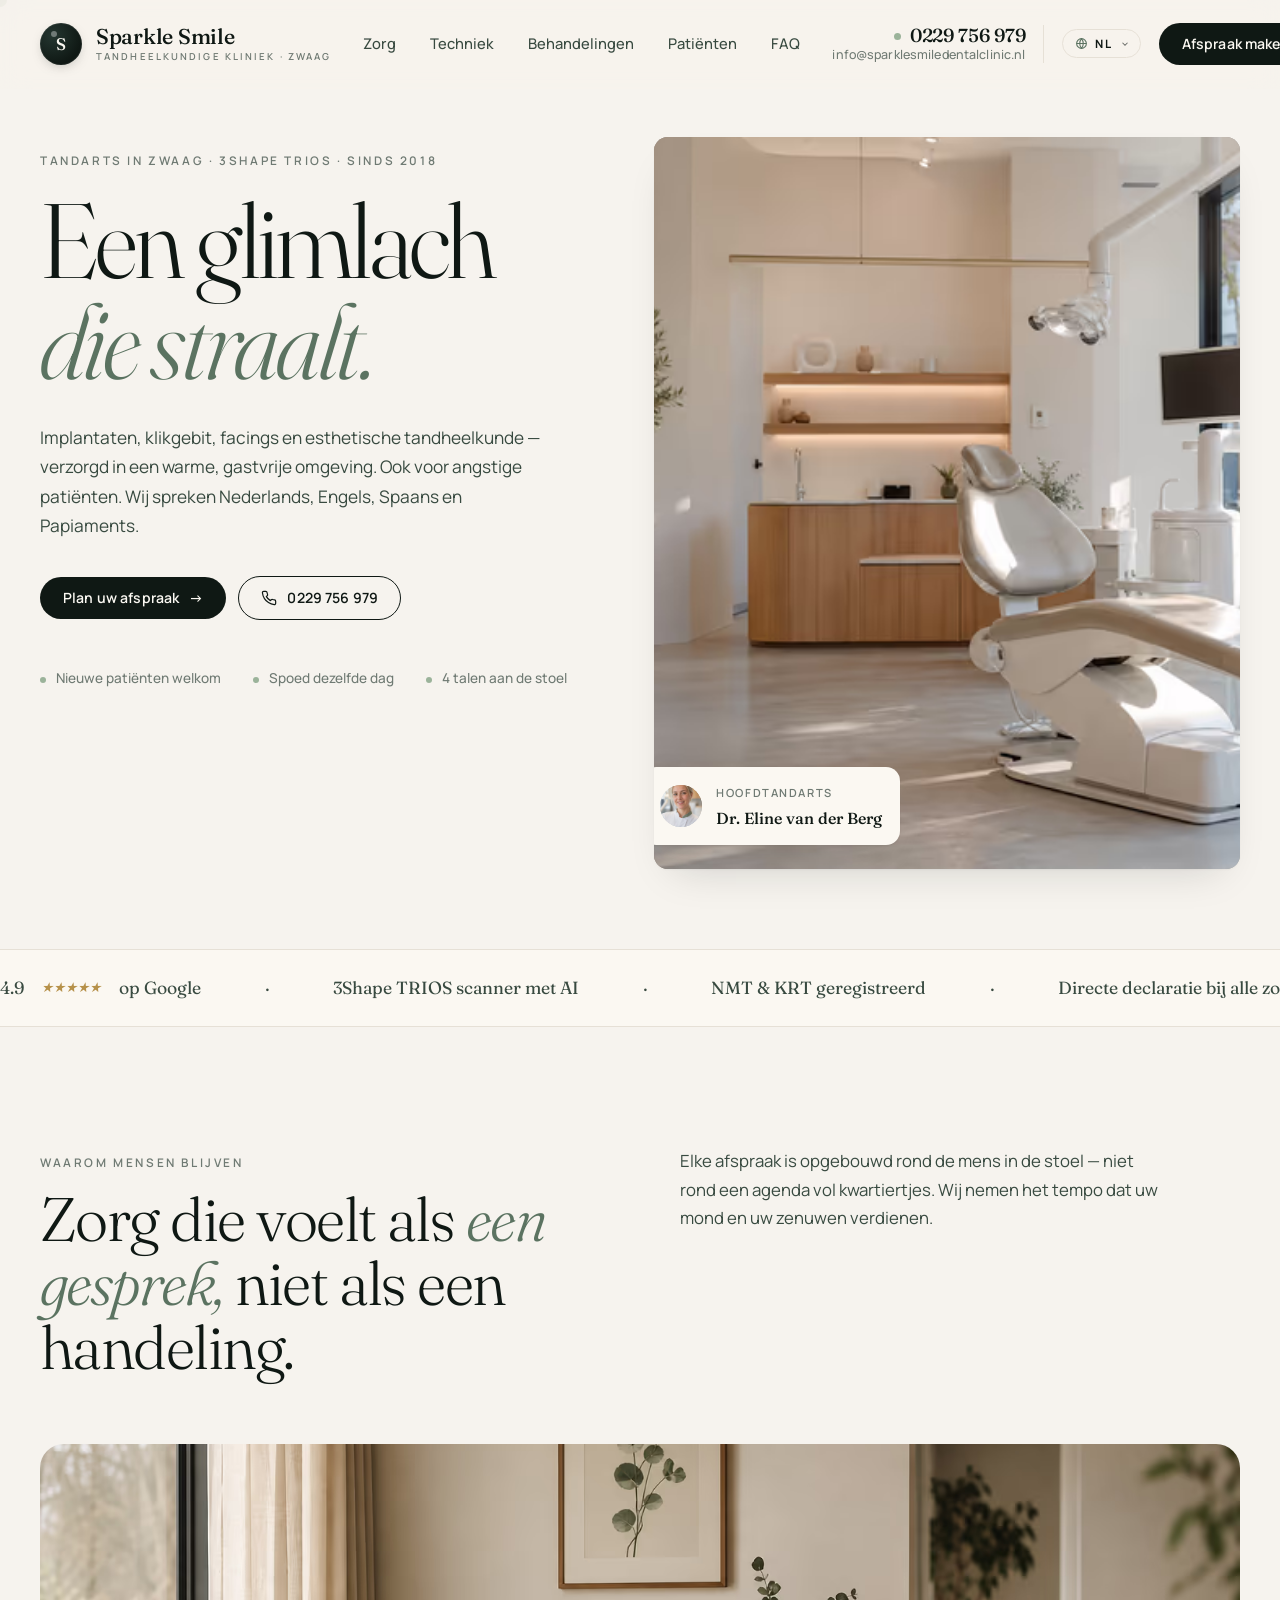
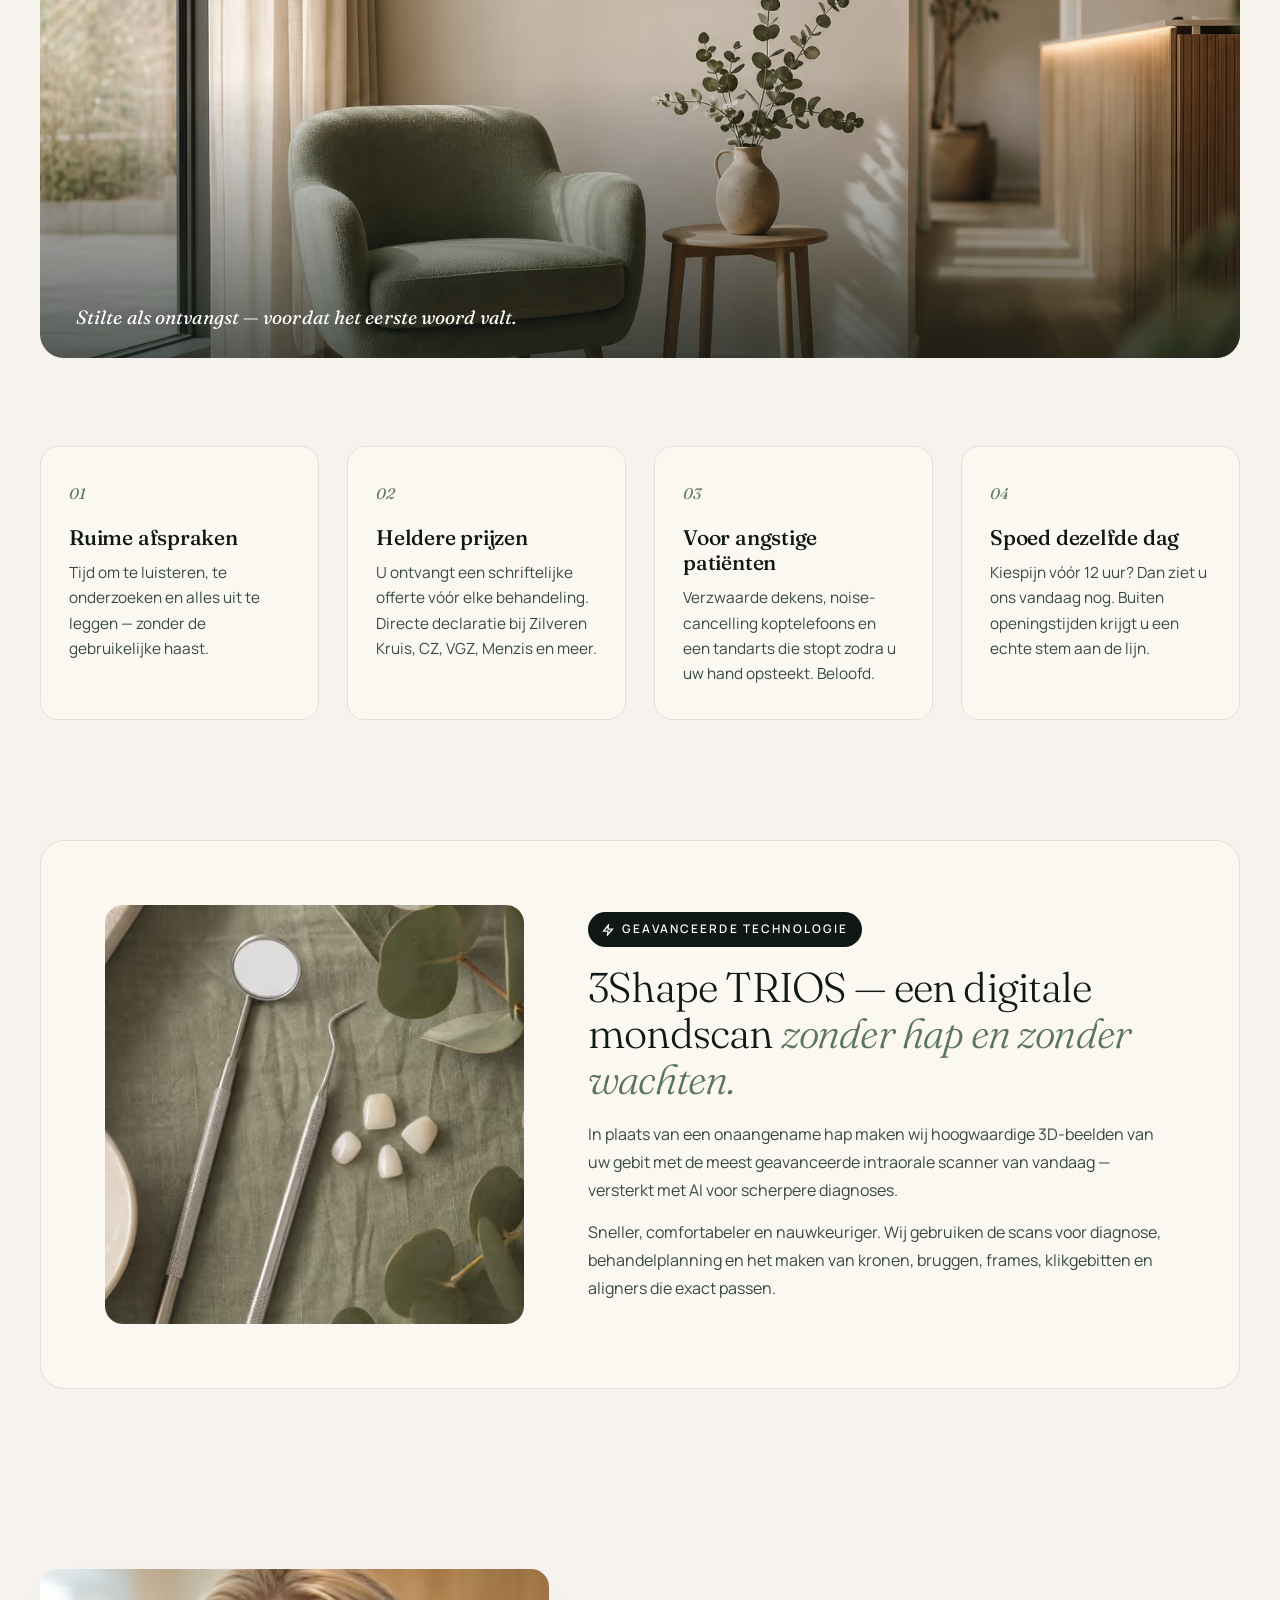
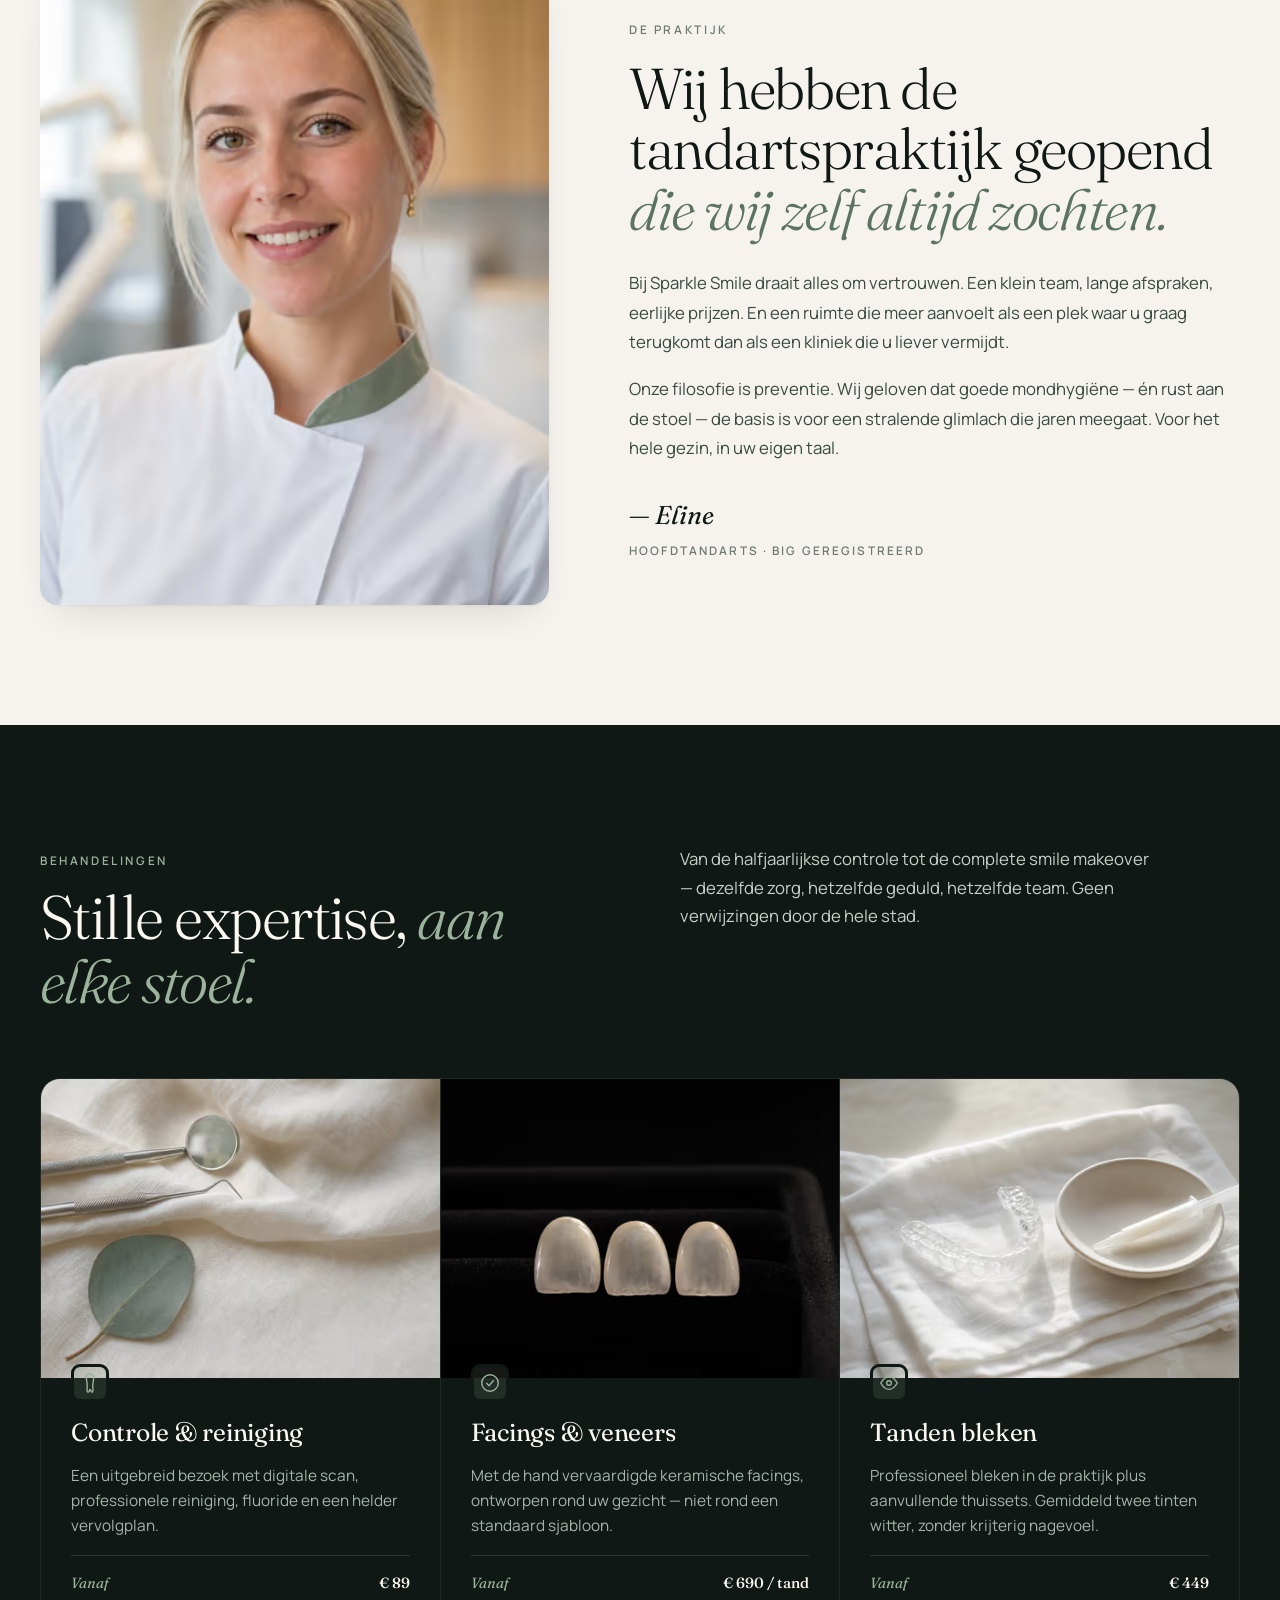
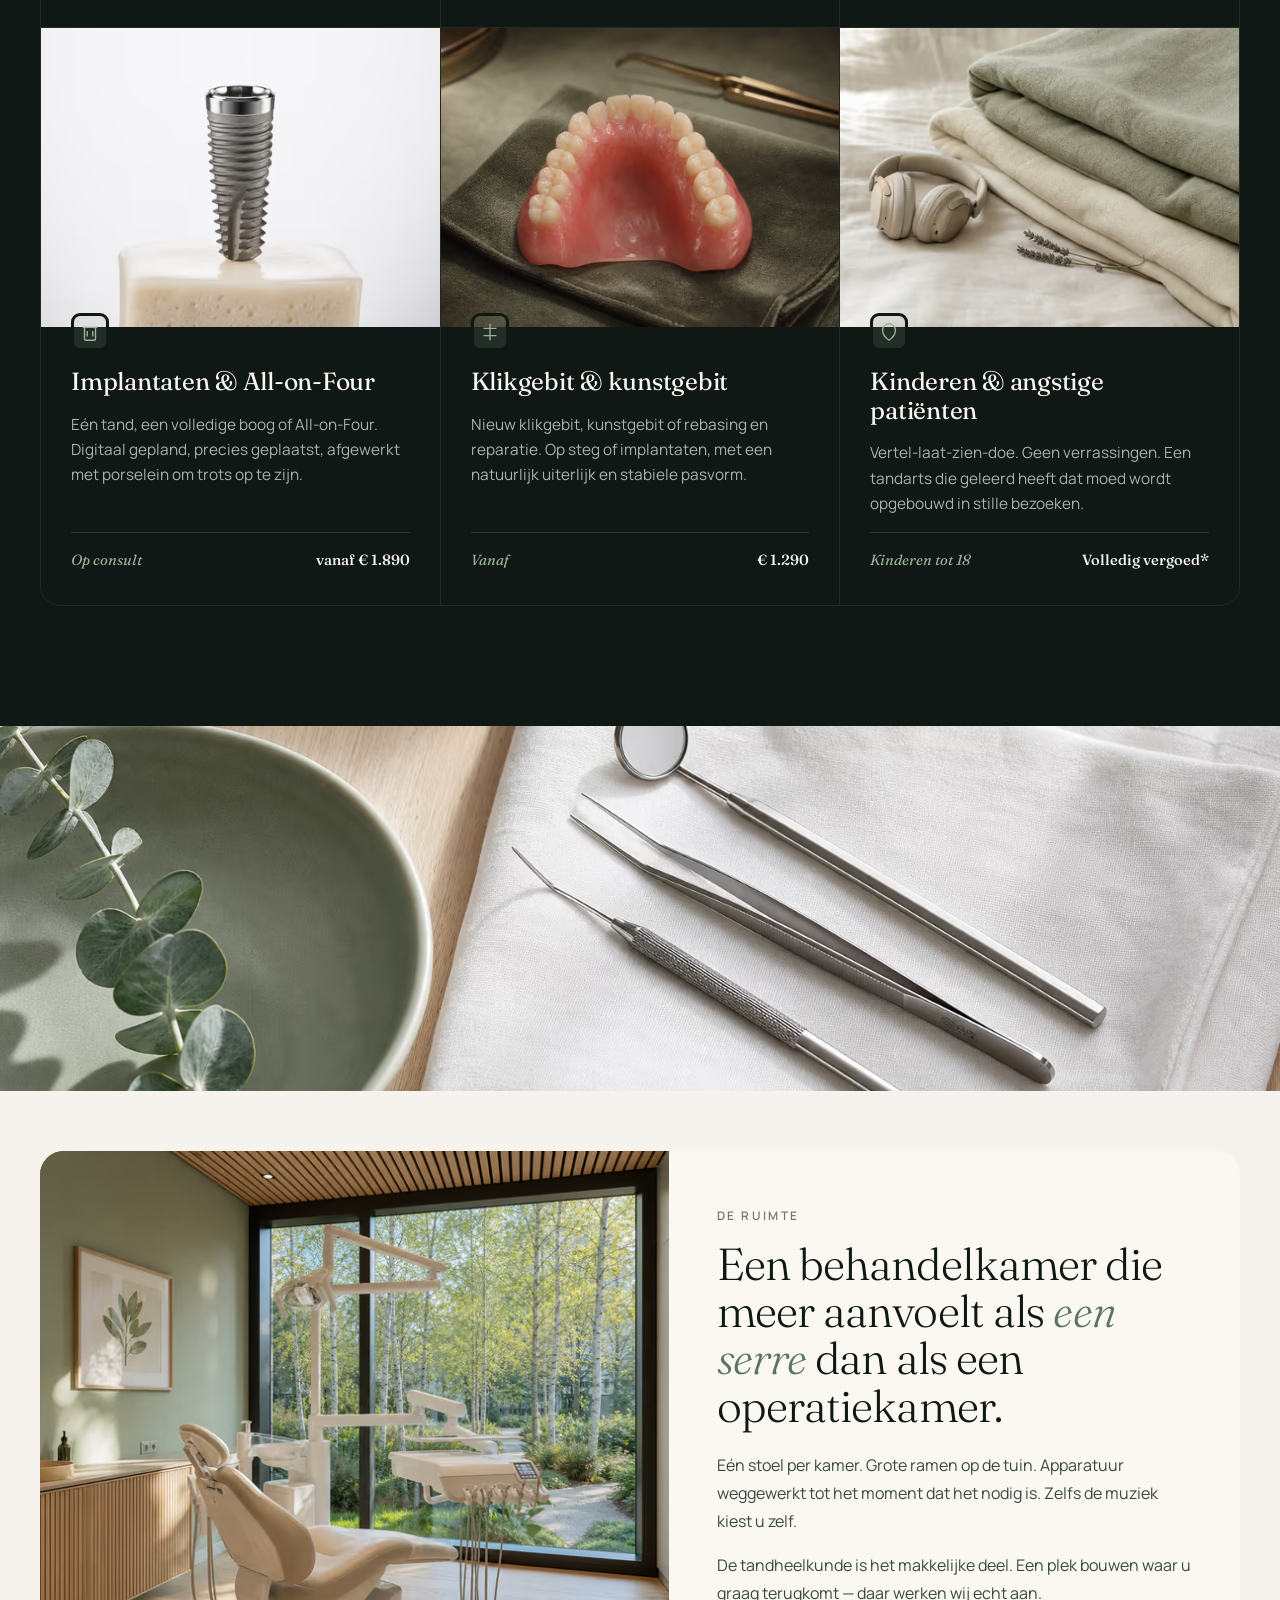
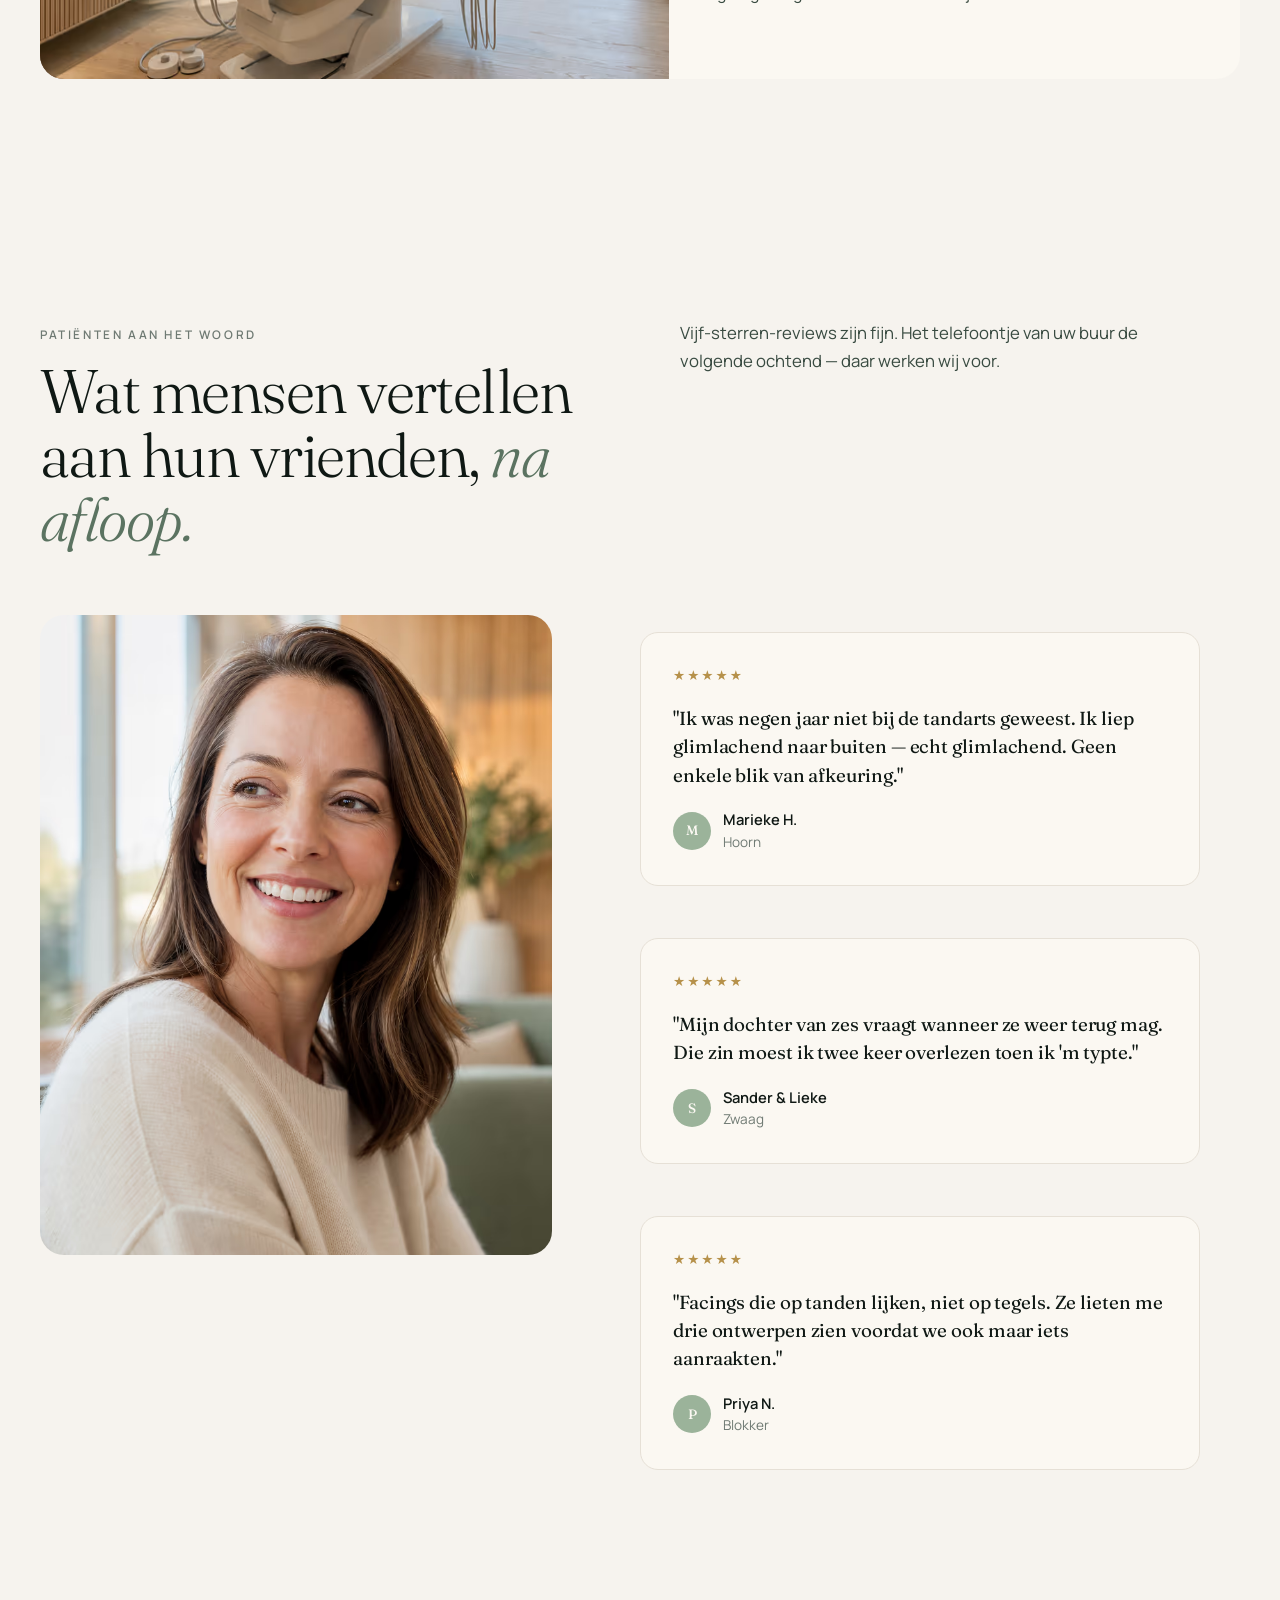
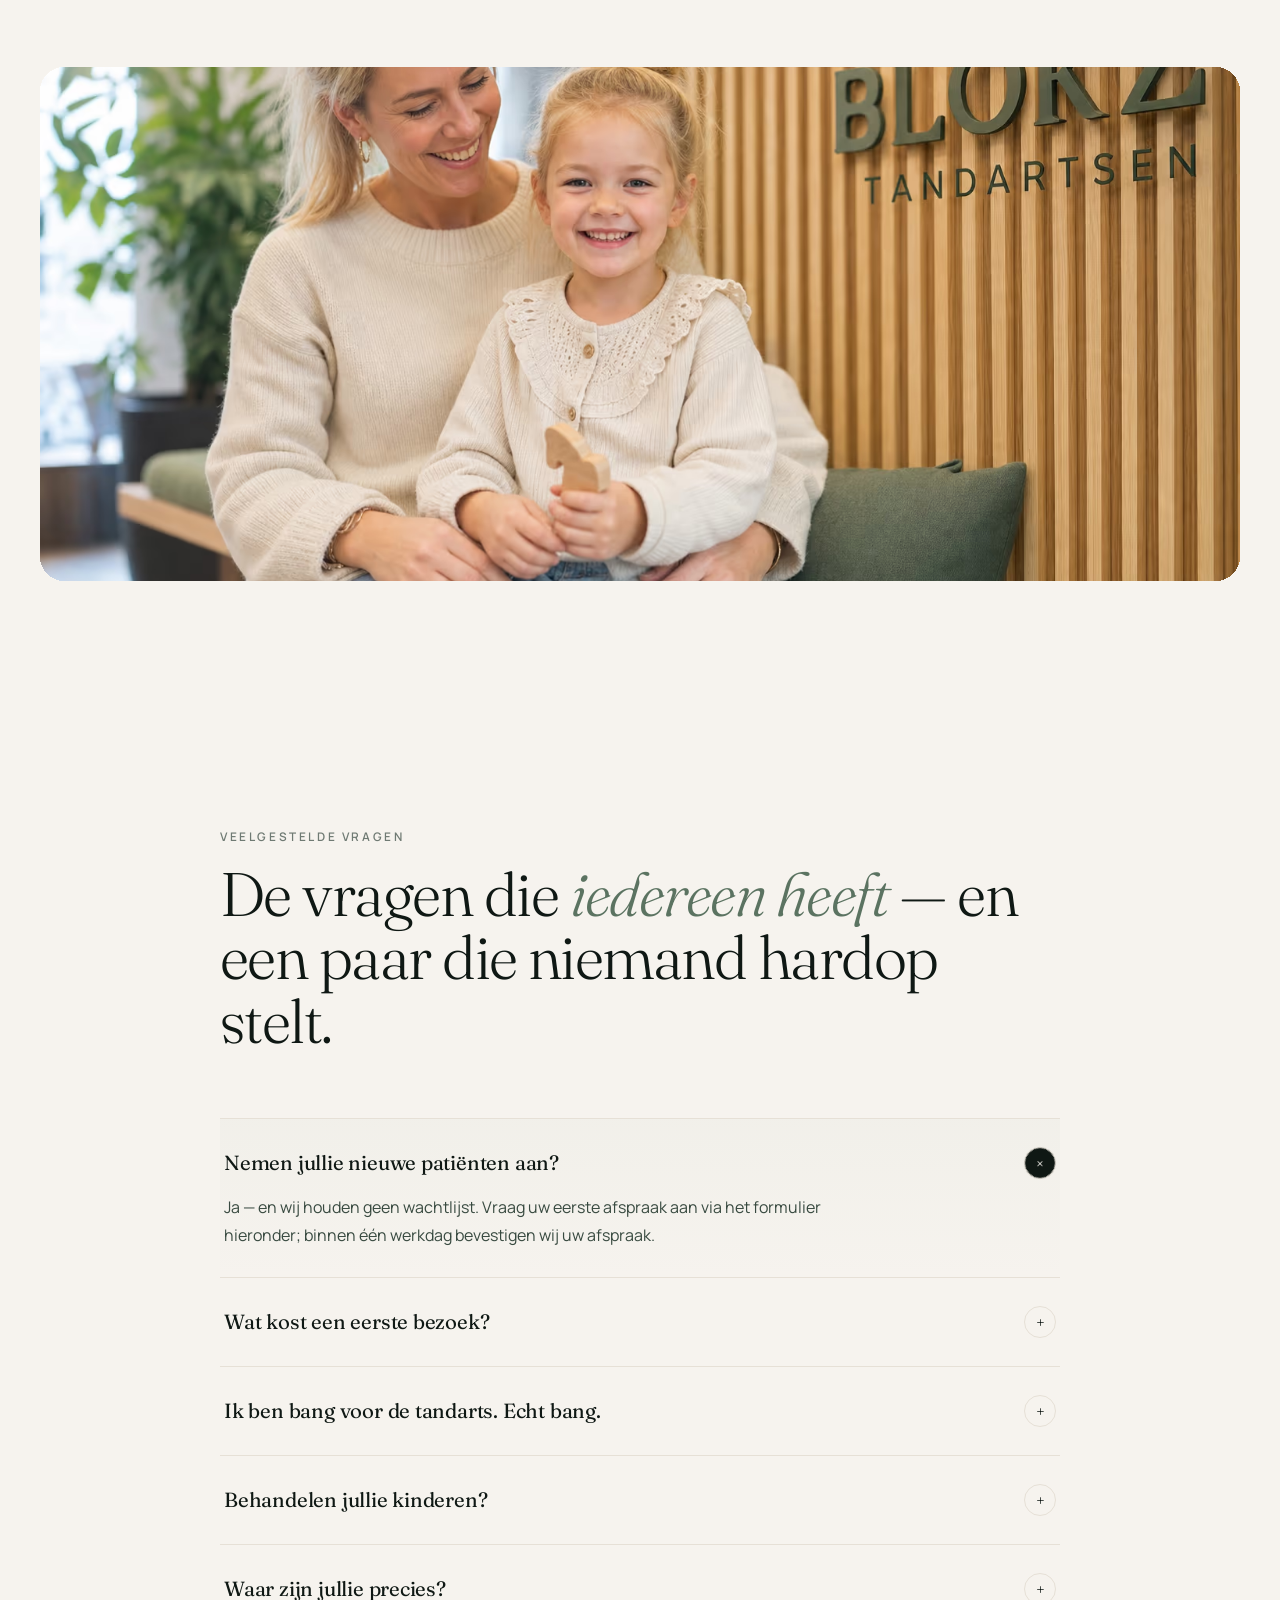
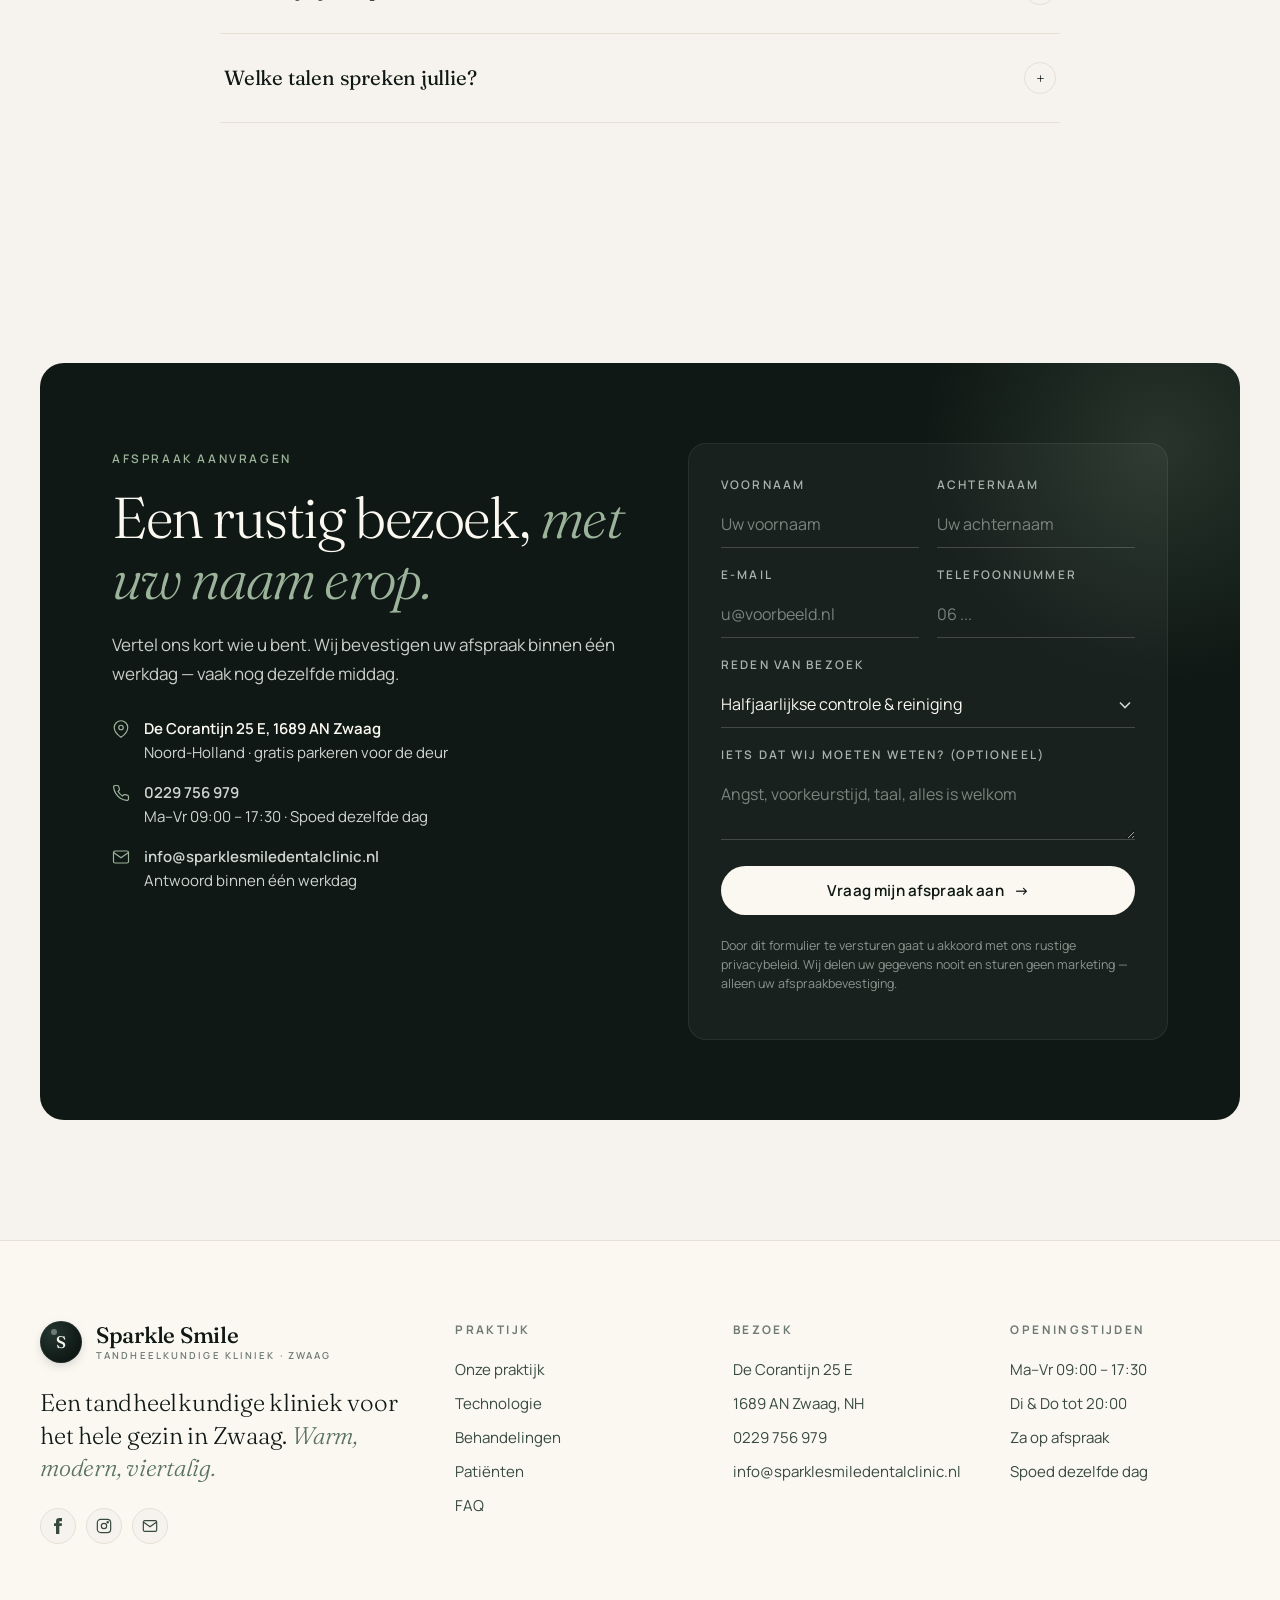
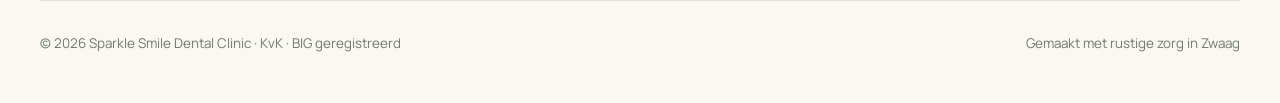
==== commit 54e78428: "Add 6 editorial treatment images (one per service card) + image-on-top card layout" ====
--- a/public/index.html
+++ b/public/index.html
@@ -232,9 +232,14 @@
   .treatments{display:grid;grid-template-columns:1fr;gap:1px;background:#1f2a25;border-radius:20px;overflow:hidden;border:1px solid #1f2a25}
   @media(min-width:760px){.treatments{grid-template-columns:repeat(2,1fr)}}
   @media(min-width:1080px){.treatments{grid-template-columns:repeat(3,1fr)}}
-  .treat{background:var(--ink);padding:38px 32px;display:flex;flex-direction:column;gap:18px;min-height:280px;transition:background .35s;cursor:pointer;position:relative}
+  .treat{background:var(--ink);padding:0;display:flex;flex-direction:column;min-height:280px;transition:background .35s;cursor:pointer;position:relative;overflow:hidden}
   .treat:hover{background:#162119}
-  .treat .ic{width:44px;height:44px;border-radius:10px;background:rgba(155,179,154,.14);display:grid;place-items:center;color:var(--sage)}
+  .treat-img{aspect-ratio:4/3;width:100%;overflow:hidden;background:#1a2520;position:relative}
+  .treat-img picture,.treat-img img{width:100%;height:100%;object-fit:cover;display:block;transition:transform .9s cubic-bezier(.22,1,.36,1)}
+  .treat:hover .treat-img img{transform:scale(1.04)}
+  .treat-body{padding:28px 28px 30px;display:flex;flex-direction:column;gap:16px;flex:1}
+  @media(min-width:760px){.treat-body{padding:32px 30px 32px}}
+  .treat .ic{width:38px;height:38px;border-radius:9px;background:rgba(155,179,154,.14);display:grid;place-items:center;color:var(--sage);margin-top:-46px;border:3px solid var(--ink);position:relative;z-index:1}
   .treat h3{font-family:var(--serif);font-weight:400;font-size:1.55rem;margin:0;letter-spacing:-.01em;line-height:1.15}
   .treat p{margin:0;color:#a7b3ad;font-size:.96rem;line-height:1.65;flex:1}
   .treat .price{font-family:var(--serif);font-style:italic;color:var(--sage);font-size:.92rem;border-top:1px solid #2a3631;padding-top:16px;display:flex;justify-content:space-between;align-items:baseline}
@@ -583,42 +588,30 @@
       <p class="reveal d1" data-i18n="treat_p">Van de halfjaarlijkse controle tot de complete smile makeover — dezelfde zorg, hetzelfde geduld, hetzelfde team. Geen verwijzingen door de hele stad.</p>
     </div>
     <div class="treatments">
-      <article class="treat reveal">
-        <div class="ic"><svg width="22" height="22" fill="none" stroke="currentColor" stroke-width="1.5" viewBox="0 0 24 24"><path d="M12 2c-3 0-4 2-4 4 0 3 1 6 1 9s-1 7 1 7 1-3 2-3 1 3 2 3c2 0 1-4 1-7s1-6 1-9c0-2-1-4-4-4Z"/></svg></div>
+      <article class="treat reveal"><div class="treat-img"><picture style="background:#1a2520 center/cover no-repeat url('[data-uri]')"><source type="image/avif" srcset="img/treat-checkup-500.avif 500w, img/treat-checkup-900.avif 900w" sizes="(max-width: 760px) 92vw, (max-width: 1080px) 46vw, 360px"><source type="image/webp" srcset="img/treat-checkup-500.webp 500w, img/treat-checkup-900.webp 900w" sizes="(max-width: 760px) 92vw, (max-width: 1080px) 46vw, 360px"><img src="img/treat-checkup-900.webp" alt="Controle en reiniging — instrumenten op linnen" loading="lazy" decoding="async"></picture></div><div class="treat-body"><div class="ic"><svg width="22" height="22" fill="none" stroke="currentColor" stroke-width="1.5" viewBox="0 0 24 24"><path d="M12 2c-3 0-4 2-4 4 0 3 1 6 1 9s-1 7 1 7 1-3 2-3 1 3 2 3c2 0 1-4 1-7s1-6 1-9c0-2-1-4-4-4Z"/></svg></div>
         <h3 data-i18n="t1_h">Controle &amp; reiniging</h3>
         <p data-i18n="t1_p">Een uitgebreid bezoek met digitale scan, professionele reiniging, fluoride en een helder vervolgplan.</p>
-        <div class="price"><span data-i18n="from">Vanaf</span><b>€ 89</b></div>
-      </article>
-      <article class="treat reveal d1">
-        <div class="ic"><svg width="22" height="22" fill="none" stroke="currentColor" stroke-width="1.5" viewBox="0 0 24 24"><circle cx="12" cy="12" r="9"/><path d="M8 12l3 3 5-6"/></svg></div>
+        <div class="price"><span data-i18n="from">Vanaf</span><b>€ 89</b></div></div></article>
+      <article class="treat reveal d1"><div class="treat-img"><picture style="background:#1a2520 center/cover no-repeat url('[data-uri]')"><source type="image/avif" srcset="img/treat-veneers-500.avif 500w, img/treat-veneers-900.avif 900w" sizes="(max-width: 760px) 92vw, (max-width: 1080px) 46vw, 360px"><source type="image/webp" srcset="img/treat-veneers-500.webp 500w, img/treat-veneers-900.webp 900w" sizes="(max-width: 760px) 92vw, (max-width: 1080px) 46vw, 360px"><img src="img/treat-veneers-900.webp" alt="Porseleinen facings op zwart fluweel" loading="lazy" decoding="async"></picture></div><div class="treat-body"><div class="ic"><svg width="22" height="22" fill="none" stroke="currentColor" stroke-width="1.5" viewBox="0 0 24 24"><circle cx="12" cy="12" r="9"/><path d="M8 12l3 3 5-6"/></svg></div>
         <h3 data-i18n="t2_h">Facings &amp; veneers</h3>
         <p data-i18n="t2_p">Met de hand vervaardigde keramische facings, ontworpen rond uw gezicht — niet rond een standaard sjabloon.</p>
-        <div class="price"><span data-i18n="from">Vanaf</span><b>€ 690 / tand</b></div>
-      </article>
-      <article class="treat reveal d2">
-        <div class="ic"><svg width="22" height="22" fill="none" stroke="currentColor" stroke-width="1.5" viewBox="0 0 24 24"><path d="M3 12s4-7 9-7 9 7 9 7-4 7-9 7-9-7-9-7Z"/><circle cx="12" cy="12" r="2.5"/></svg></div>
+        <div class="price"><span data-i18n="from">Vanaf</span><b>€ 690 / tand</b></div></div></article>
+      <article class="treat reveal d2"><div class="treat-img"><picture style="background:#1a2520 center/cover no-repeat url('[data-uri]')"><source type="image/avif" srcset="img/treat-whitening-500.avif 500w, img/treat-whitening-900.avif 900w" sizes="(max-width: 760px) 92vw, (max-width: 1080px) 46vw, 360px"><source type="image/webp" srcset="img/treat-whitening-500.webp 500w, img/treat-whitening-900.webp 900w" sizes="(max-width: 760px) 92vw, (max-width: 1080px) 46vw, 360px"><img src="img/treat-whitening-900.webp" alt="Bleek-tray en gel op linnen" loading="lazy" decoding="async"></picture></div><div class="treat-body"><div class="ic"><svg width="22" height="22" fill="none" stroke="currentColor" stroke-width="1.5" viewBox="0 0 24 24"><path d="M3 12s4-7 9-7 9 7 9 7-4 7-9 7-9-7-9-7Z"/><circle cx="12" cy="12" r="2.5"/></svg></div>
         <h3 data-i18n="t3_h">Tanden bleken</h3>
         <p data-i18n="t3_p">Professioneel bleken in de praktijk plus aanvullende thuissets. Gemiddeld twee tinten witter, zonder krijterig nagevoel.</p>
-        <div class="price"><span data-i18n="from">Vanaf</span><b>€ 449</b></div>
-      </article>
-      <article class="treat reveal">
-        <div class="ic"><svg width="22" height="22" fill="none" stroke="currentColor" stroke-width="1.5" viewBox="0 0 24 24"><path d="M4 7h16M6 7v12a2 2 0 002 2h8a2 2 0 002-2V7M9 11v6M15 11v6"/></svg></div>
+        <div class="price"><span data-i18n="from">Vanaf</span><b>€ 449</b></div></div></article>
+      <article class="treat reveal"><div class="treat-img"><picture style="background:#1a2520 center/cover no-repeat url('[data-uri]')"><source type="image/avif" srcset="img/treat-implants-500.avif 500w, img/treat-implants-900.avif 900w" sizes="(max-width: 760px) 92vw, (max-width: 1080px) 46vw, 360px"><source type="image/webp" srcset="img/treat-implants-500.webp 500w, img/treat-implants-900.webp 900w" sizes="(max-width: 760px) 92vw, (max-width: 1080px) 46vw, 360px"><img src="img/treat-implants-900.webp" alt="Titanium tandimplantaat — macro" loading="lazy" decoding="async"></picture></div><div class="treat-body"><div class="ic"><svg width="22" height="22" fill="none" stroke="currentColor" stroke-width="1.5" viewBox="0 0 24 24"><path d="M4 7h16M6 7v12a2 2 0 002 2h8a2 2 0 002-2V7M9 11v6M15 11v6"/></svg></div>
         <h3 data-i18n="t4_h">Implantaten &amp; All-on-Four</h3>
         <p data-i18n="t4_p">Eén tand, een volledige boog of All-on-Four. Digitaal gepland, precies geplaatst, afgewerkt met porselein om trots op te zijn.</p>
-        <div class="price"><span data-i18n="t4_price_label">Op consult</span><b data-i18n="from_short">vanaf € 1.890</b></div>
-      </article>
-      <article class="treat reveal d1">
-        <div class="ic"><svg width="22" height="22" fill="none" stroke="currentColor" stroke-width="1.5" viewBox="0 0 24 24"><path d="M12 3v18M5 8h14M5 16h14"/></svg></div>
+        <div class="price"><span data-i18n="t4_price_label">Op consult</span><b data-i18n="from_short">vanaf € 1.890</b></div></div></article>
+      <article class="treat reveal d1"><div class="treat-img"><picture style="background:#1a2520 center/cover no-repeat url('[data-uri]')"><source type="image/avif" srcset="img/treat-prosthetics-500.avif 500w, img/treat-prosthetics-900.avif 900w" sizes="(max-width: 760px) 92vw, (max-width: 1080px) 46vw, 360px"><source type="image/webp" srcset="img/treat-prosthetics-500.webp 500w, img/treat-prosthetics-900.webp 900w" sizes="(max-width: 760px) 92vw, (max-width: 1080px) 46vw, 360px"><img src="img/treat-prosthetics-900.webp" alt="Klikgebit / kunstgebit op fluweel" loading="lazy" decoding="async"></picture></div><div class="treat-body"><div class="ic"><svg width="22" height="22" fill="none" stroke="currentColor" stroke-width="1.5" viewBox="0 0 24 24"><path d="M12 3v18M5 8h14M5 16h14"/></svg></div>
         <h3 data-i18n="t5_h">Klikgebit &amp; kunstgebit</h3>
         <p data-i18n="t5_p">Nieuw klikgebit, kunstgebit of rebasing en reparatie. Op steg of implantaten, met een natuurlijk uiterlijk en stabiele pasvorm.</p>
-        <div class="price"><span data-i18n="from">Vanaf</span><b>€ 1.290</b></div>
-      </article>
-      <article class="treat reveal d2">
-        <div class="ic"><svg width="22" height="22" fill="none" stroke="currentColor" stroke-width="1.5" viewBox="0 0 24 24"><path d="M12 21s-7-5-7-11a7 7 0 0114 0c0 6-7 11-7 11Z"/></svg></div>
+        <div class="price"><span data-i18n="from">Vanaf</span><b>€ 1.290</b></div></div></article>
+      <article class="treat reveal d2"><div class="treat-img"><picture style="background:#1a2520 center/cover no-repeat url('[data-uri]')"><source type="image/avif" srcset="img/treat-anxious-500.avif 500w, img/treat-anxious-900.avif 900w" sizes="(max-width: 760px) 92vw, (max-width: 1080px) 46vw, 360px"><source type="image/webp" srcset="img/treat-anxious-500.webp 500w, img/treat-anxious-900.webp 900w" sizes="(max-width: 760px) 92vw, (max-width: 1080px) 46vw, 360px"><img src="img/treat-anxious-900.webp" alt="Verzwaarde deken en koptelefoon — rustige sfeer" loading="lazy" decoding="async"></picture></div><div class="treat-body"><div class="ic"><svg width="22" height="22" fill="none" stroke="currentColor" stroke-width="1.5" viewBox="0 0 24 24"><path d="M12 21s-7-5-7-11a7 7 0 0114 0c0 6-7 11-7 11Z"/></svg></div>
         <h3 data-i18n="t6_h">Kinderen &amp; angstige patiënten</h3>
         <p data-i18n="t6_p">Vertel-laat-zien-doe. Geen verrassingen. Een tandarts die geleerd heeft dat moed wordt opgebouwd in stille bezoeken.</p>
-        <div class="price"><span data-i18n="t6_price_label">Kinderen tot 18</span><b data-i18n="t6_price">Volledig vergoed*</b></div>
-      </article>
+        <div class="price"><span data-i18n="t6_price_label">Kinderen tot 18</span><b data-i18n="t6_price">Volledig vergoed*</b></div></div></article>
     </div>
   </div>
 </section>
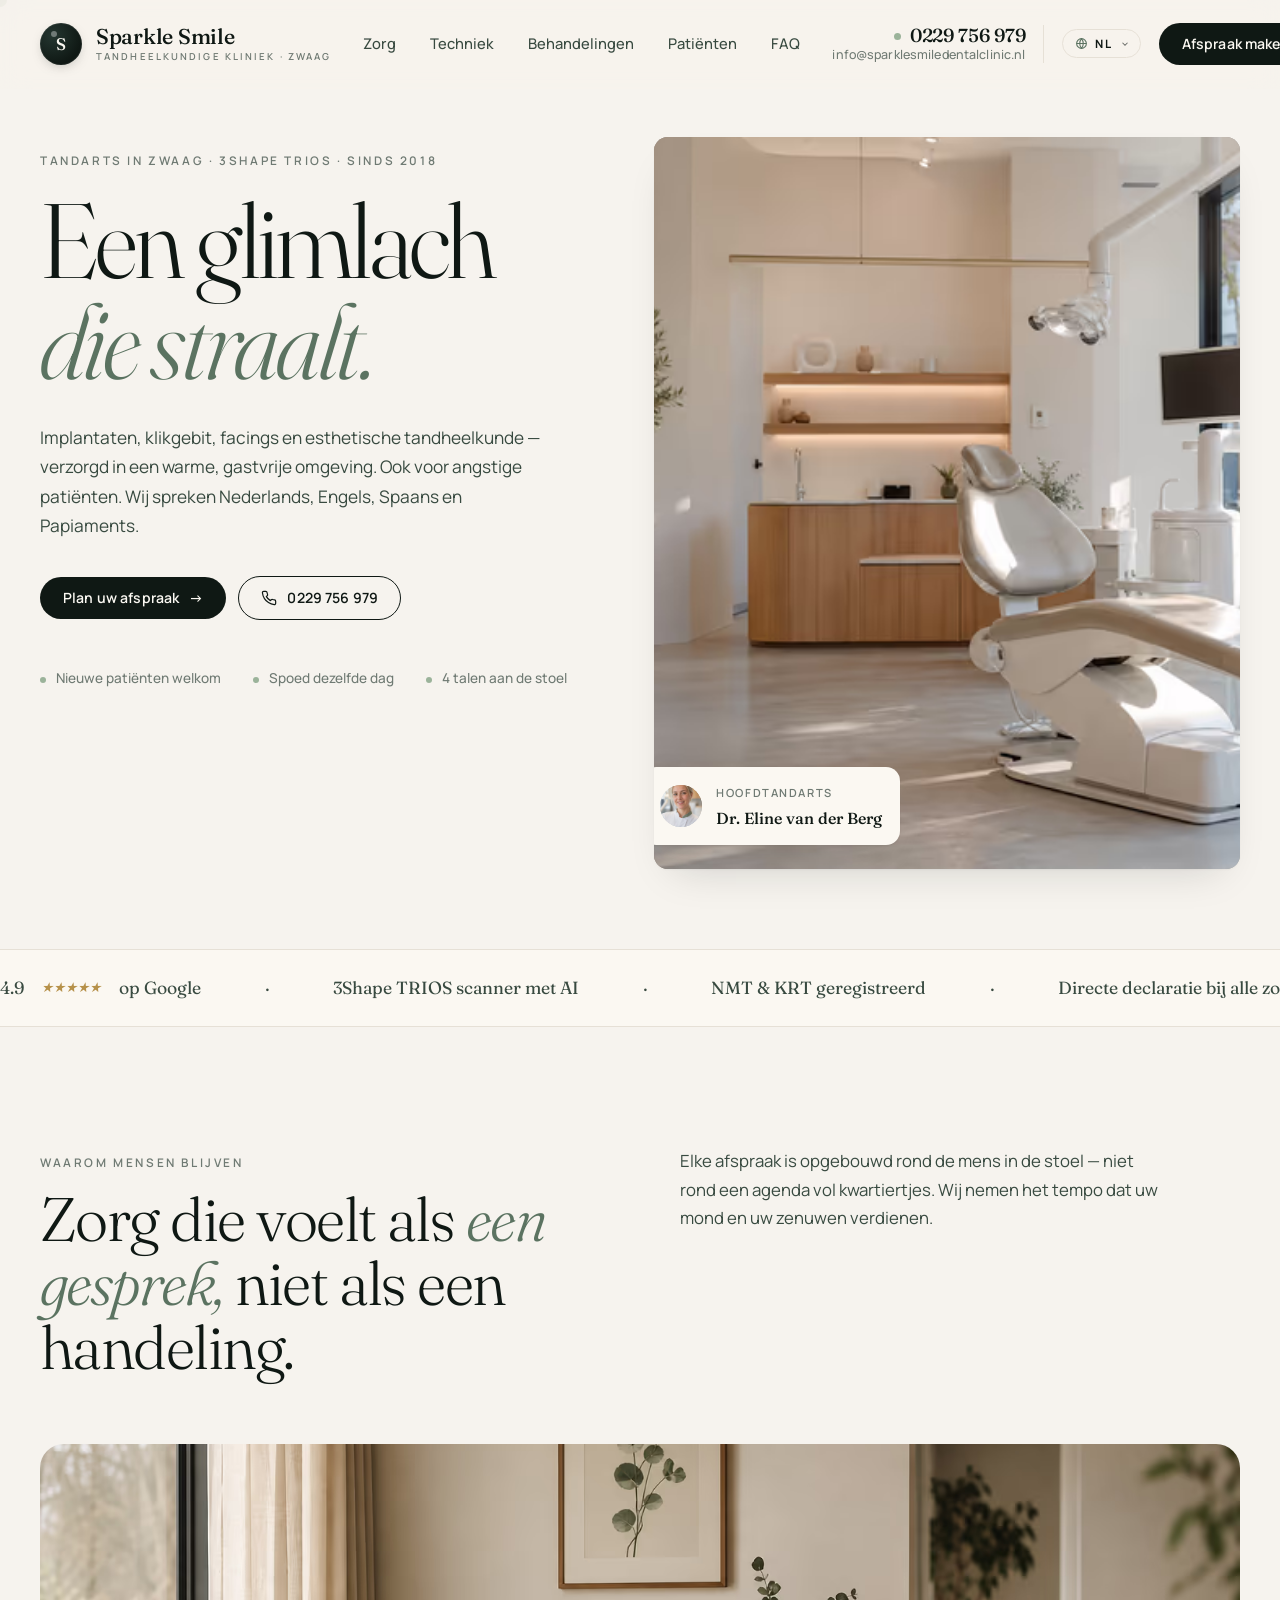
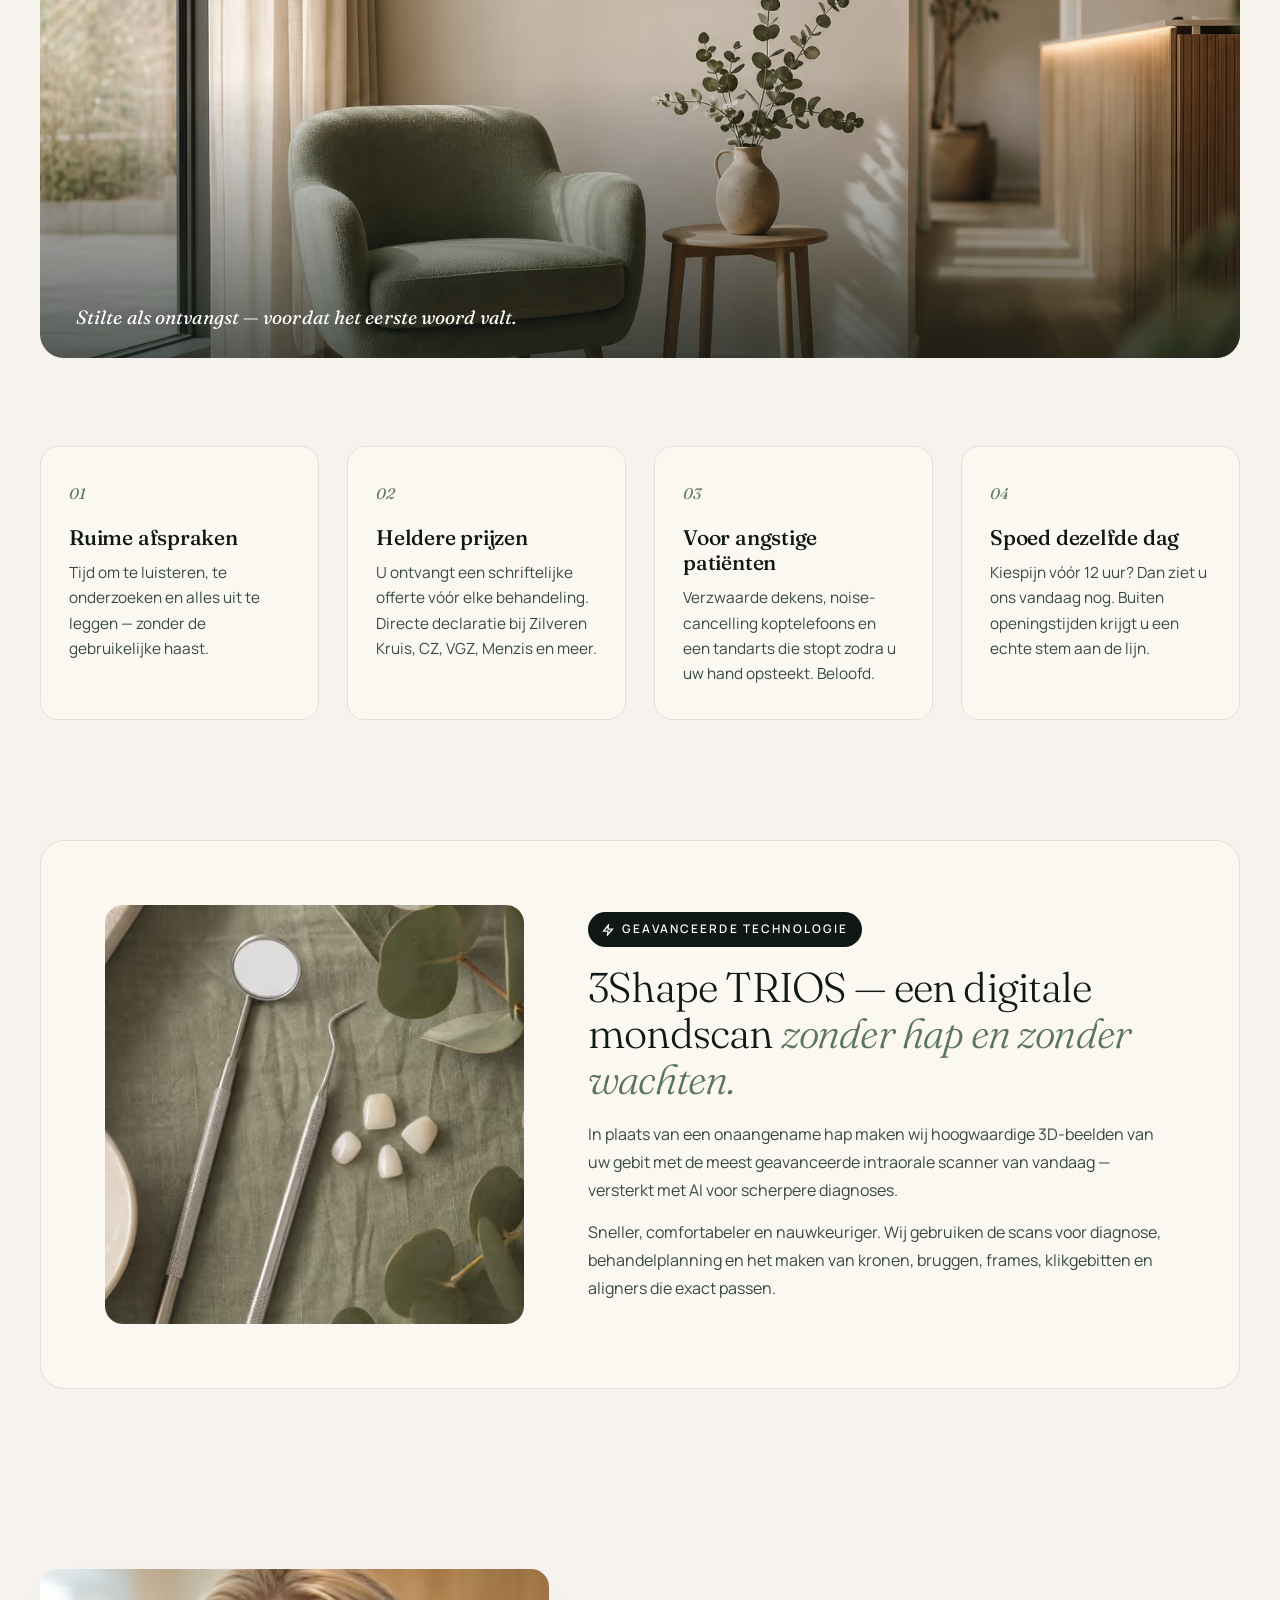
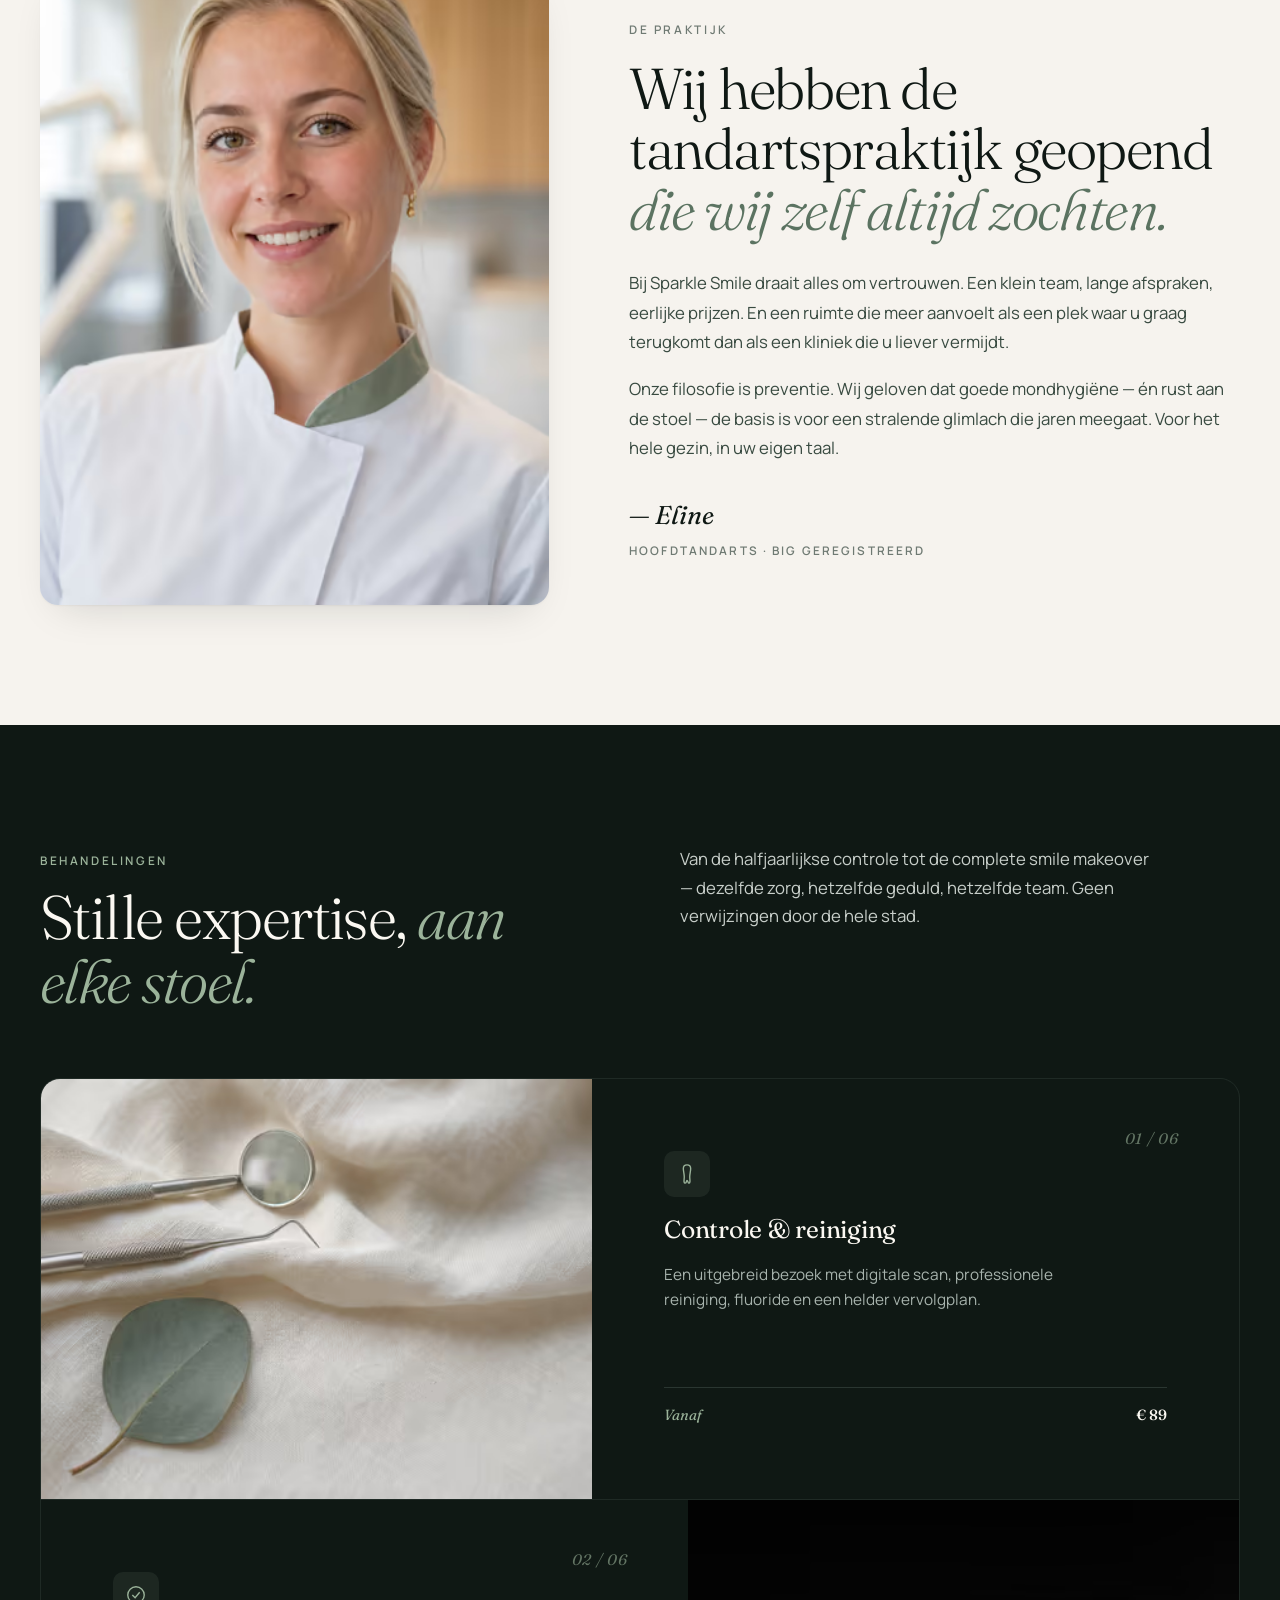
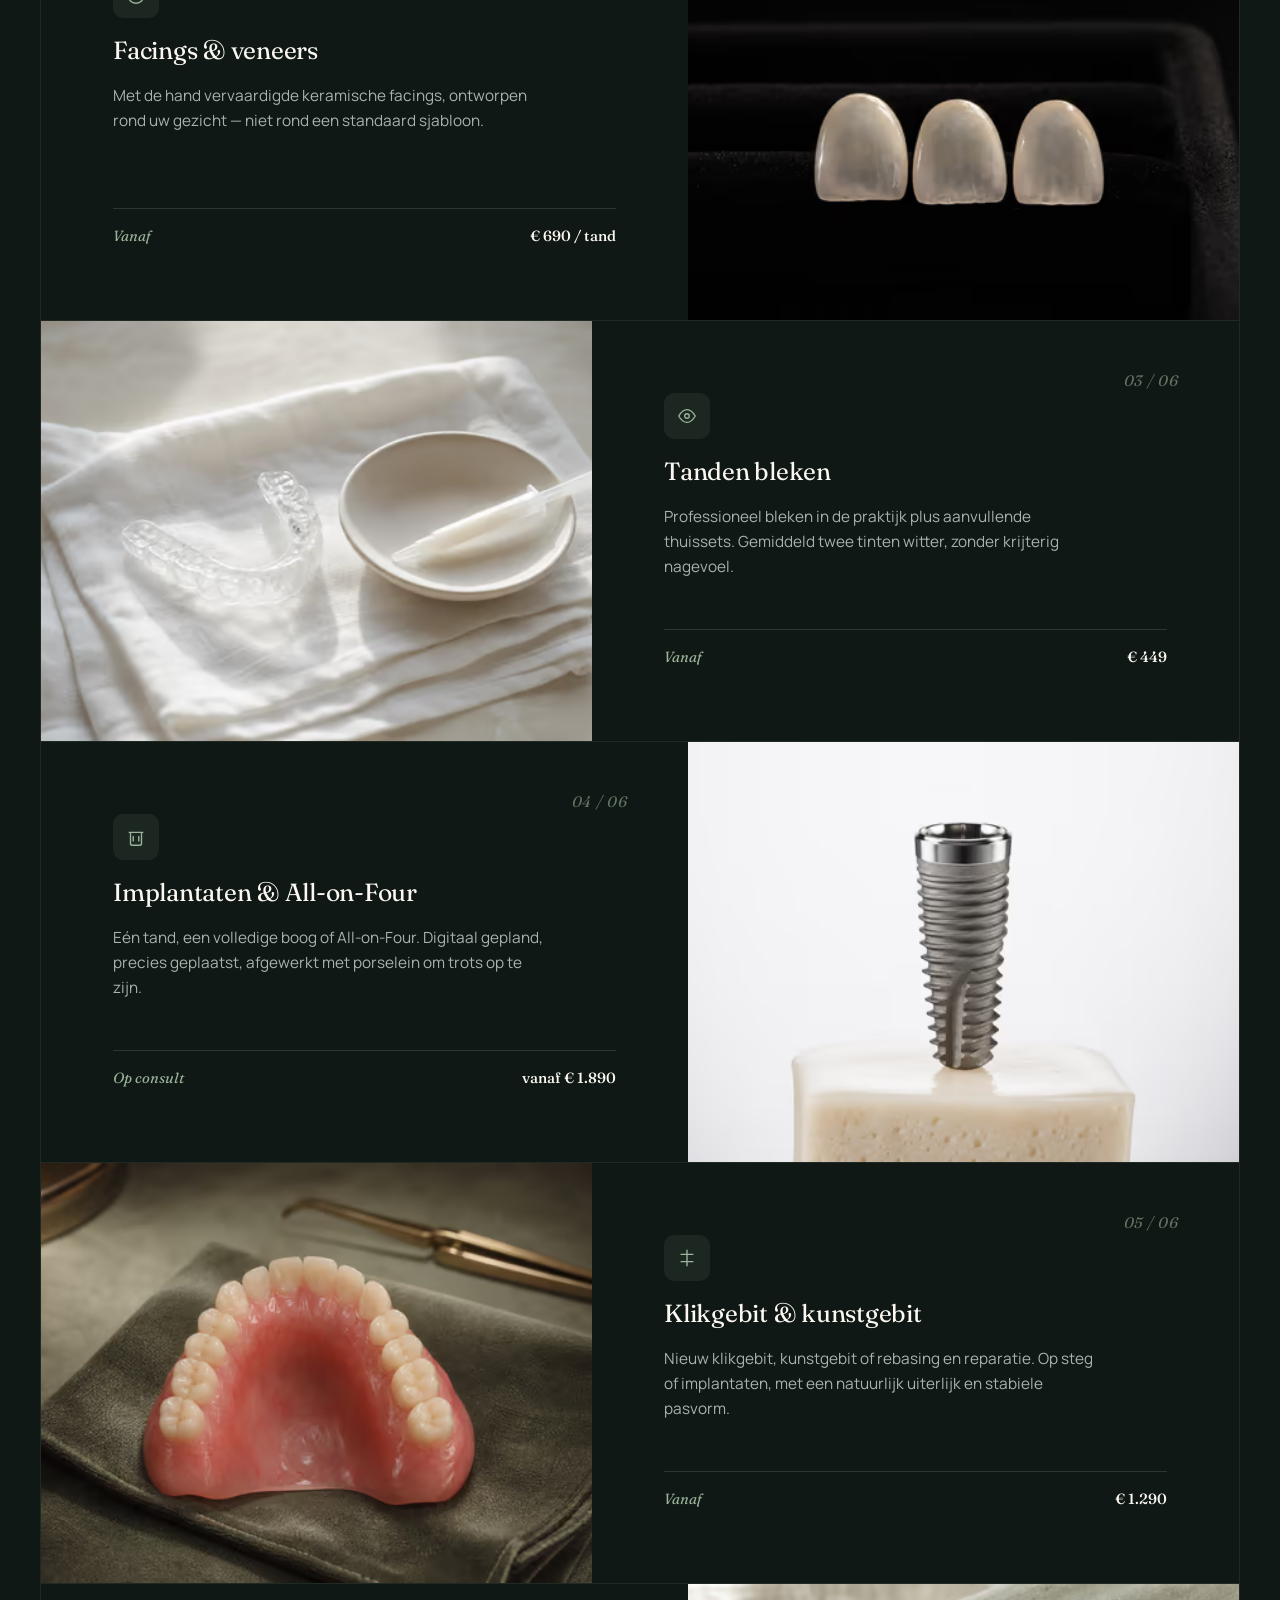
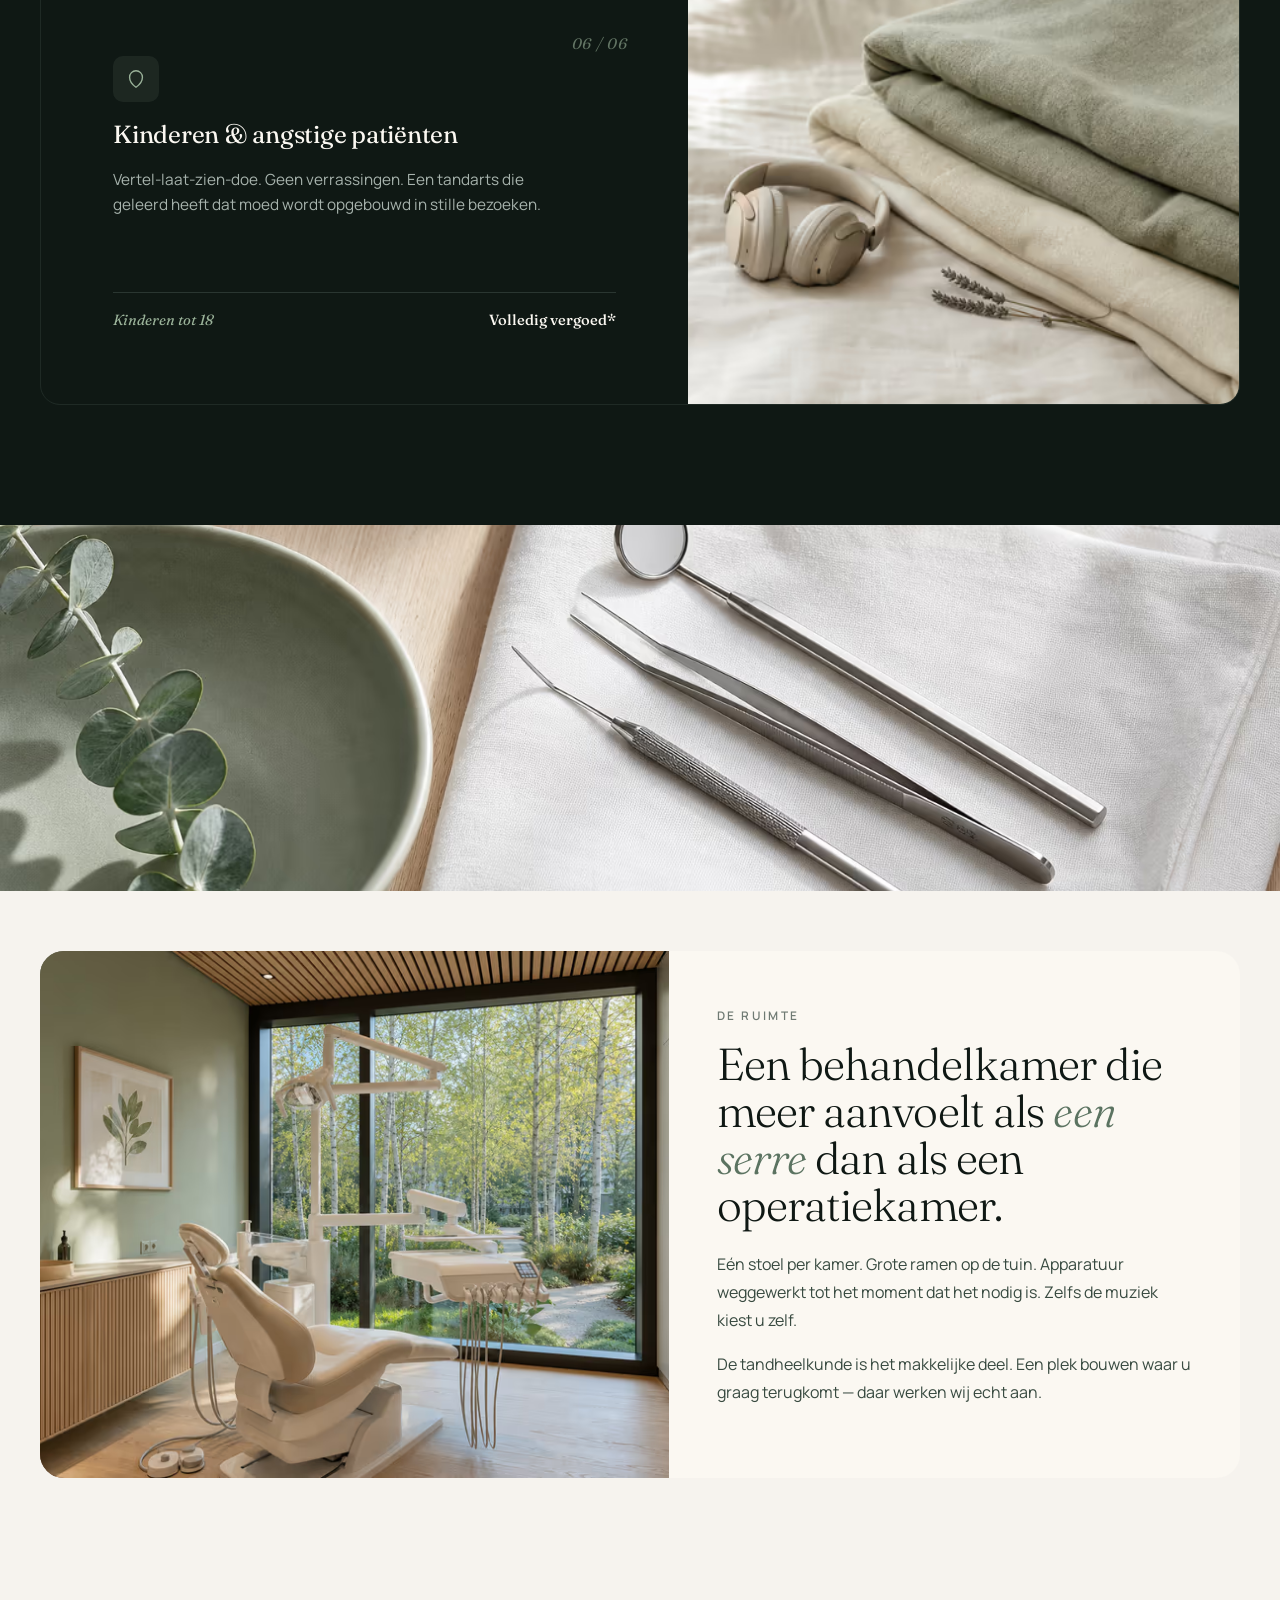
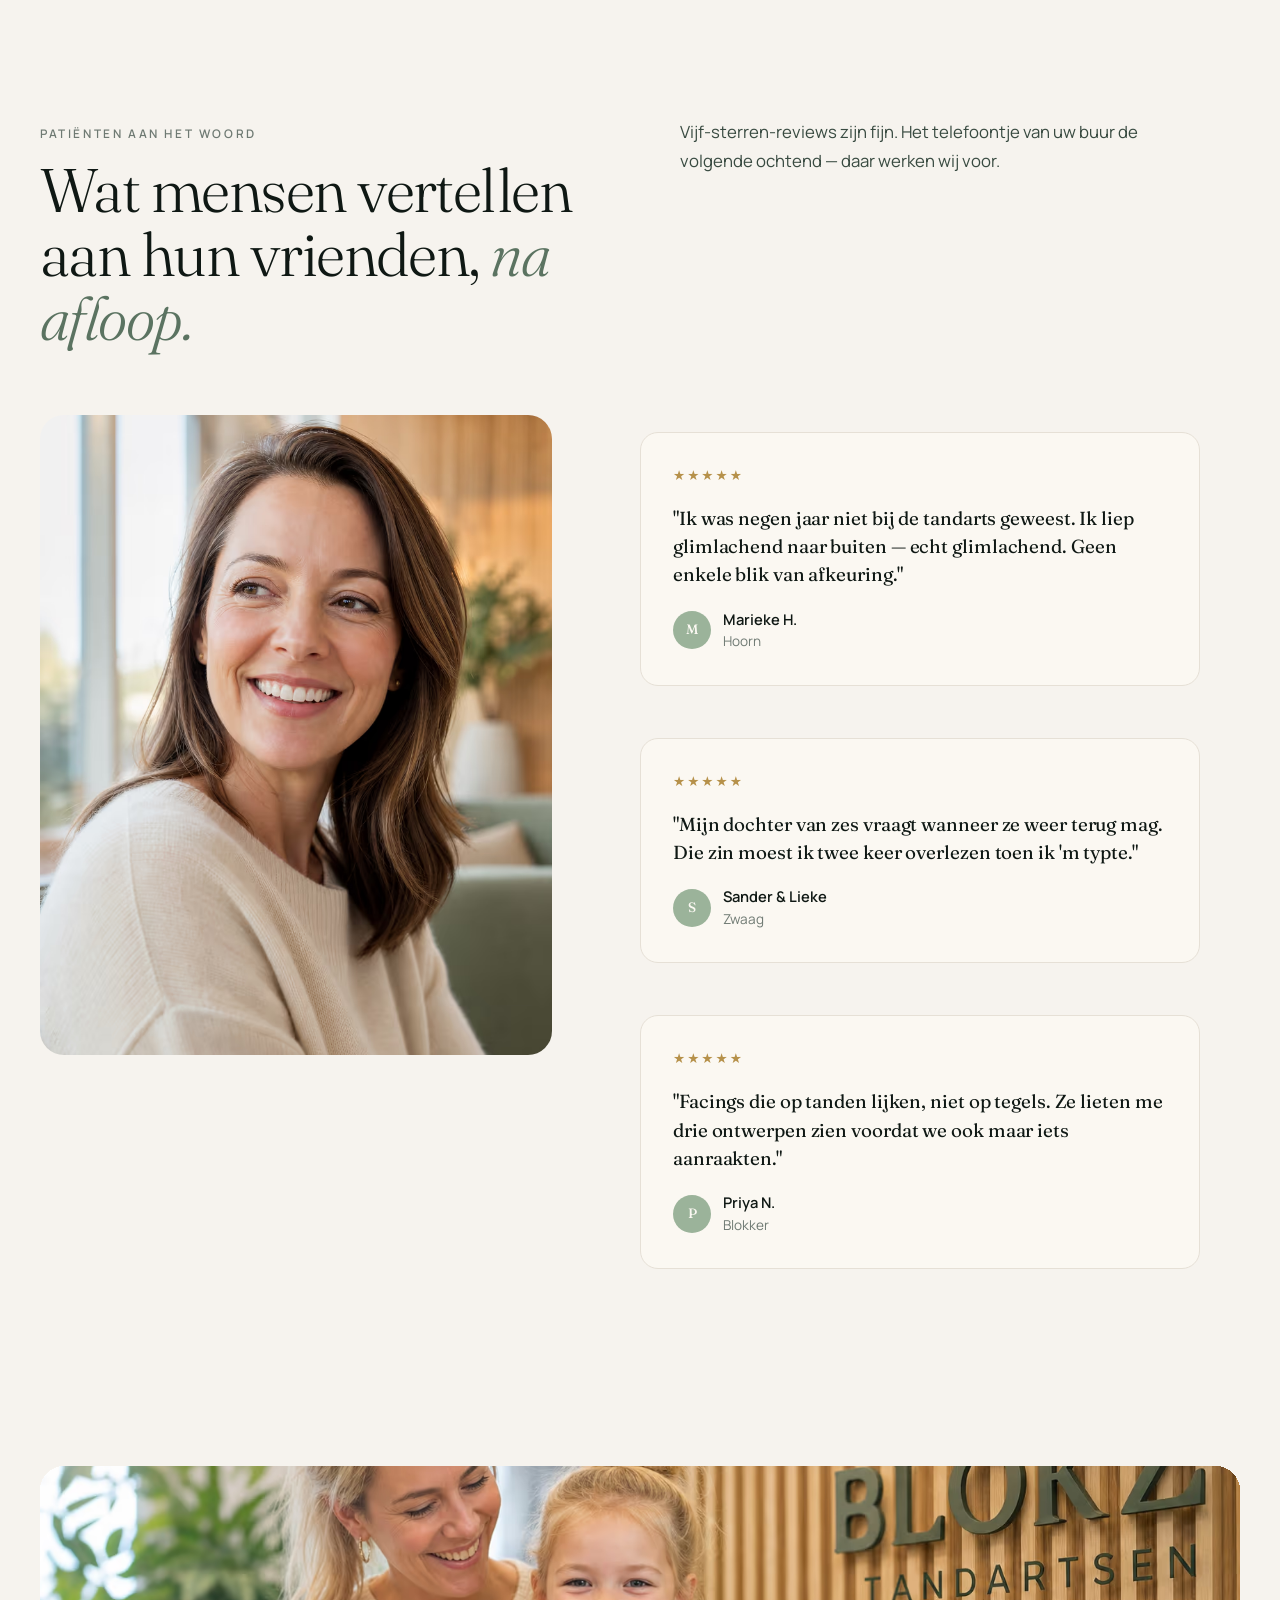
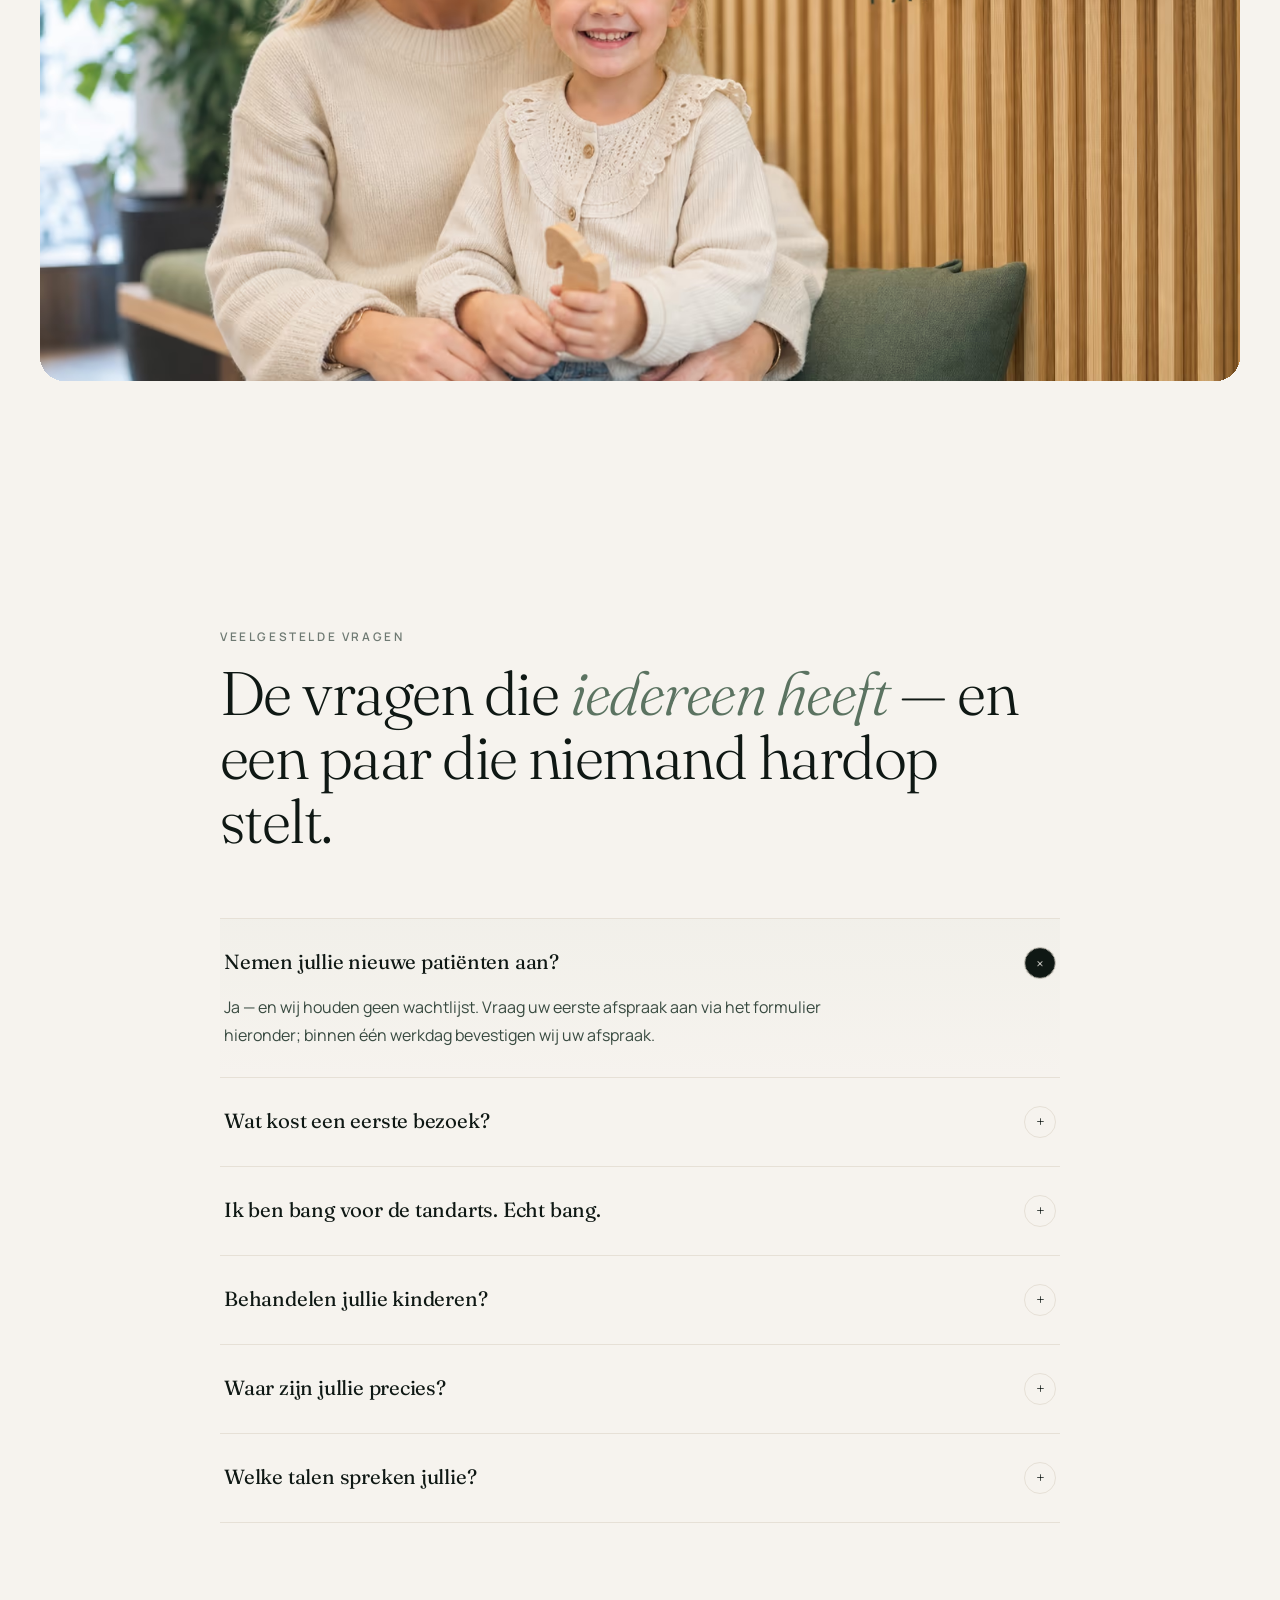
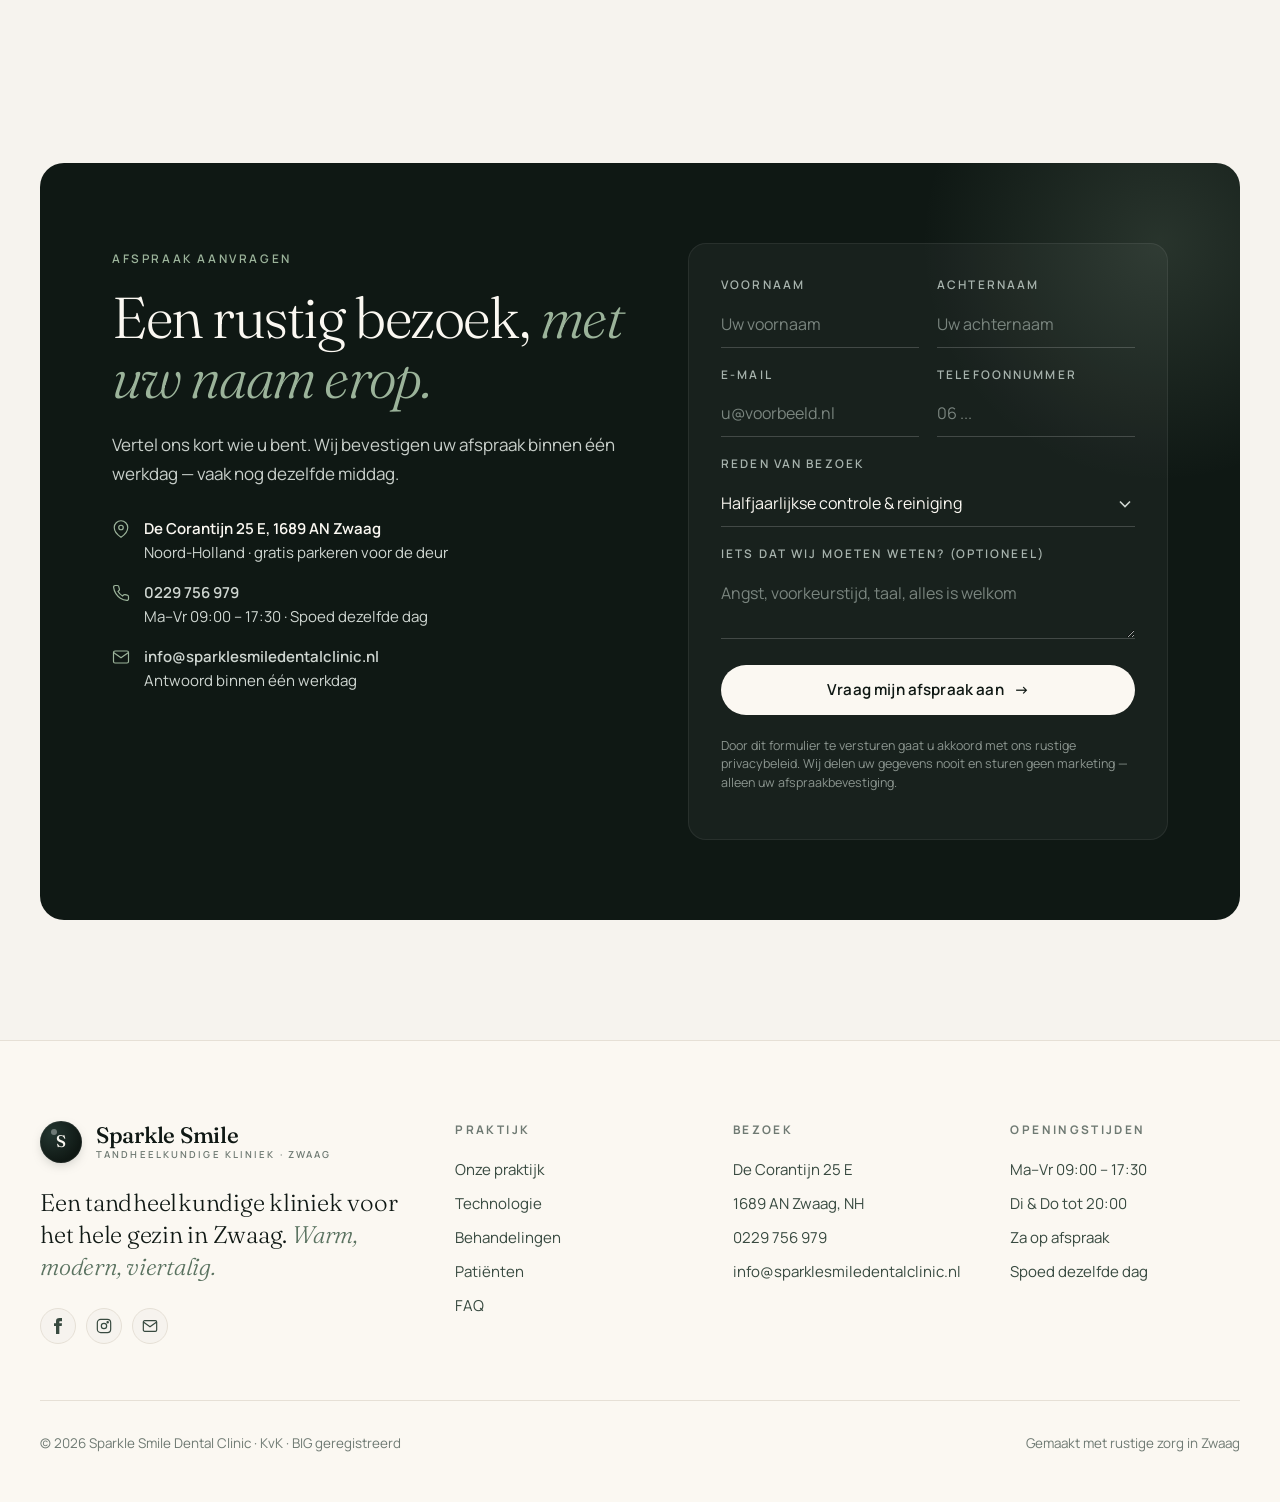
==== commit 6b05532e: "Treatments: editorial split layout (image | content), alternating sides, 01/06 numbering, refined ty" ====
--- a/public/index.html
+++ b/public/index.html
@@ -229,17 +229,34 @@
   .treat-bg .section-head h2 em{color:var(--sage)}
   .treat-bg .section-head p{color:#c8cfca}
   .treat-bg .eyebrow{color:var(--sage)}
-  .treatments{display:grid;grid-template-columns:1fr;gap:1px;background:#1f2a25;border-radius:20px;overflow:hidden;border:1px solid #1f2a25}
-  @media(min-width:760px){.treatments{grid-template-columns:repeat(2,1fr)}}
-  @media(min-width:1080px){.treatments{grid-template-columns:repeat(3,1fr)}}
-  .treat{background:var(--ink);padding:0;display:flex;flex-direction:column;min-height:280px;transition:background .35s;cursor:pointer;position:relative;overflow:hidden}
+  .treatments{display:flex;flex-direction:column;gap:1px;background:#1f2a25;border-radius:20px;overflow:hidden;border:1px solid #1f2a25}
+  .treat{background:var(--ink);display:grid;grid-template-columns:1fr;min-height:280px;transition:background .5s;cursor:pointer;position:relative;overflow:hidden}
+  @media(min-width:780px){.treat{grid-template-columns:minmax(280px,42%) 1fr;align-items:stretch}
+    .treat:nth-child(even){grid-template-columns:1fr minmax(280px,42%)}
+    .treat:nth-child(even) .treat-img{order:2}
+    .treat:nth-child(even) .treat-body{order:1}}
+  @media(min-width:1180px){.treat{grid-template-columns:minmax(360px,46%) 1fr}
+    .treat:nth-child(even){grid-template-columns:1fr minmax(360px,46%)}}
   .treat:hover{background:#162119}
   .treat-img{aspect-ratio:4/3;width:100%;overflow:hidden;background:#1a2520;position:relative}
-  .treat-img picture,.treat-img img{width:100%;height:100%;object-fit:cover;display:block;transition:transform .9s cubic-bezier(.22,1,.36,1)}
-  .treat:hover .treat-img img{transform:scale(1.04)}
-  .treat-body{padding:28px 28px 30px;display:flex;flex-direction:column;gap:16px;flex:1}
-  @media(min-width:760px){.treat-body{padding:32px 30px 32px}}
-  .treat .ic{width:38px;height:38px;border-radius:9px;background:rgba(155,179,154,.14);display:grid;place-items:center;color:var(--sage);margin-top:-46px;border:3px solid var(--ink);position:relative;z-index:1}
+  @media(min-width:780px){.treat-img{aspect-ratio:auto;height:100%;min-height:340px}}
+  @media(min-width:1180px){.treat-img{min-height:420px}}
+  .treat-img picture,.treat-img img{width:100%;height:100%;object-fit:cover;display:block;transition:transform 1.2s cubic-bezier(.22,1,.36,1)}
+  .treat:hover .treat-img img{transform:scale(1.035)}
+  .treat-body{padding:36px 28px 38px;display:flex;flex-direction:column;gap:18px;justify-content:center;position:relative}
+  @media(min-width:780px){.treat-body{padding:48px 44px}}
+  @media(min-width:1180px){.treat-body{padding:72px 72px}}
+  .treat .ic{width:42px;height:42px;border-radius:10px;background:rgba(155,179,154,.14);display:grid;place-items:center;color:var(--sage);margin-top:-66px;border:3px solid var(--ink);position:relative;z-index:1;align-self:flex-start}
+  @media(min-width:780px){.treat .ic{margin-top:0;border:none;background:rgba(155,179,154,.1);width:46px;height:46px}}
+  .treat h3{font-size:1.7rem}
+  @media(min-width:780px){.treat h3{font-size:clamp(1.7rem,2.4vw,2.3rem);line-height:1.1;letter-spacing:-.015em}}
+  .treat p{font-size:1rem}
+  @media(min-width:780px){.treat p{font-size:1.02rem;line-height:1.7;max-width:48ch}}
+  .treat .price{margin-top:10px}
+  @media(min-width:780px){.treat .price{margin-top:20px;padding-top:22px}}
+  .treat .num{display:none;position:absolute;top:24px;right:28px;font-family:var(--serif);font-style:italic;font-size:.85rem;color:var(--sage);opacity:.6;letter-spacing:.05em}
+  @media(min-width:780px){.treat .num{display:block;top:32px;right:40px;font-size:.95rem}}
+  @media(min-width:1180px){.treat .num{top:48px;right:60px}}
   .treat h3{font-family:var(--serif);font-weight:400;font-size:1.55rem;margin:0;letter-spacing:-.01em;line-height:1.15}
   .treat p{margin:0;color:#a7b3ad;font-size:.96rem;line-height:1.65;flex:1}
   .treat .price{font-family:var(--serif);font-style:italic;color:var(--sage);font-size:.92rem;border-top:1px solid #2a3631;padding-top:16px;display:flex;justify-content:space-between;align-items:baseline}
@@ -588,27 +605,27 @@
       <p class="reveal d1" data-i18n="treat_p">Van de halfjaarlijkse controle tot de complete smile makeover — dezelfde zorg, hetzelfde geduld, hetzelfde team. Geen verwijzingen door de hele stad.</p>
     </div>
     <div class="treatments">
-      <article class="treat reveal"><div class="treat-img"><picture style="background:#1a2520 center/cover no-repeat url('[data-uri]')"><source type="image/avif" srcset="img/treat-checkup-500.avif 500w, img/treat-checkup-900.avif 900w" sizes="(max-width: 760px) 92vw, (max-width: 1080px) 46vw, 360px"><source type="image/webp" srcset="img/treat-checkup-500.webp 500w, img/treat-checkup-900.webp 900w" sizes="(max-width: 760px) 92vw, (max-width: 1080px) 46vw, 360px"><img src="img/treat-checkup-900.webp" alt="Controle en reiniging — instrumenten op linnen" loading="lazy" decoding="async"></picture></div><div class="treat-body"><div class="ic"><svg width="22" height="22" fill="none" stroke="currentColor" stroke-width="1.5" viewBox="0 0 24 24"><path d="M12 2c-3 0-4 2-4 4 0 3 1 6 1 9s-1 7 1 7 1-3 2-3 1 3 2 3c2 0 1-4 1-7s1-6 1-9c0-2-1-4-4-4Z"/></svg></div>
+      <article class="treat reveal"><div class="treat-img"><picture style="background:#1a2520 center/cover no-repeat url('[data-uri]')"><source type="image/avif" srcset="img/treat-checkup-500.avif 500w, img/treat-checkup-900.avif 900w" sizes="(max-width: 760px) 92vw, (max-width: 1080px) 46vw, 360px"><source type="image/webp" srcset="img/treat-checkup-500.webp 500w, img/treat-checkup-900.webp 900w" sizes="(max-width: 760px) 92vw, (max-width: 1080px) 46vw, 360px"><img src="img/treat-checkup-900.webp" alt="Controle en reiniging — instrumenten op linnen" loading="lazy" decoding="async"></picture></div><div class="treat-body"><span class="num">01 / 06</span><div class="ic"><svg width="22" height="22" fill="none" stroke="currentColor" stroke-width="1.5" viewBox="0 0 24 24"><path d="M12 2c-3 0-4 2-4 4 0 3 1 6 1 9s-1 7 1 7 1-3 2-3 1 3 2 3c2 0 1-4 1-7s1-6 1-9c0-2-1-4-4-4Z"/></svg></div>
         <h3 data-i18n="t1_h">Controle &amp; reiniging</h3>
         <p data-i18n="t1_p">Een uitgebreid bezoek met digitale scan, professionele reiniging, fluoride en een helder vervolgplan.</p>
         <div class="price"><span data-i18n="from">Vanaf</span><b>€ 89</b></div></div></article>
-      <article class="treat reveal d1"><div class="treat-img"><picture style="background:#1a2520 center/cover no-repeat url('[data-uri]')"><source type="image/avif" srcset="img/treat-veneers-500.avif 500w, img/treat-veneers-900.avif 900w" sizes="(max-width: 760px) 92vw, (max-width: 1080px) 46vw, 360px"><source type="image/webp" srcset="img/treat-veneers-500.webp 500w, img/treat-veneers-900.webp 900w" sizes="(max-width: 760px) 92vw, (max-width: 1080px) 46vw, 360px"><img src="img/treat-veneers-900.webp" alt="Porseleinen facings op zwart fluweel" loading="lazy" decoding="async"></picture></div><div class="treat-body"><div class="ic"><svg width="22" height="22" fill="none" stroke="currentColor" stroke-width="1.5" viewBox="0 0 24 24"><circle cx="12" cy="12" r="9"/><path d="M8 12l3 3 5-6"/></svg></div>
+      <article class="treat reveal d1"><div class="treat-img"><picture style="background:#1a2520 center/cover no-repeat url('[data-uri]')"><source type="image/avif" srcset="img/treat-veneers-500.avif 500w, img/treat-veneers-900.avif 900w" sizes="(max-width: 760px) 92vw, (max-width: 1080px) 46vw, 360px"><source type="image/webp" srcset="img/treat-veneers-500.webp 500w, img/treat-veneers-900.webp 900w" sizes="(max-width: 760px) 92vw, (max-width: 1080px) 46vw, 360px"><img src="img/treat-veneers-900.webp" alt="Porseleinen facings op zwart fluweel" loading="lazy" decoding="async"></picture></div><div class="treat-body"><span class="num">02 / 06</span><div class="ic"><svg width="22" height="22" fill="none" stroke="currentColor" stroke-width="1.5" viewBox="0 0 24 24"><circle cx="12" cy="12" r="9"/><path d="M8 12l3 3 5-6"/></svg></div>
         <h3 data-i18n="t2_h">Facings &amp; veneers</h3>
         <p data-i18n="t2_p">Met de hand vervaardigde keramische facings, ontworpen rond uw gezicht — niet rond een standaard sjabloon.</p>
         <div class="price"><span data-i18n="from">Vanaf</span><b>€ 690 / tand</b></div></div></article>
-      <article class="treat reveal d2"><div class="treat-img"><picture style="background:#1a2520 center/cover no-repeat url('[data-uri]')"><source type="image/avif" srcset="img/treat-whitening-500.avif 500w, img/treat-whitening-900.avif 900w" sizes="(max-width: 760px) 92vw, (max-width: 1080px) 46vw, 360px"><source type="image/webp" srcset="img/treat-whitening-500.webp 500w, img/treat-whitening-900.webp 900w" sizes="(max-width: 760px) 92vw, (max-width: 1080px) 46vw, 360px"><img src="img/treat-whitening-900.webp" alt="Bleek-tray en gel op linnen" loading="lazy" decoding="async"></picture></div><div class="treat-body"><div class="ic"><svg width="22" height="22" fill="none" stroke="currentColor" stroke-width="1.5" viewBox="0 0 24 24"><path d="M3 12s4-7 9-7 9 7 9 7-4 7-9 7-9-7-9-7Z"/><circle cx="12" cy="12" r="2.5"/></svg></div>
+      <article class="treat reveal d2"><div class="treat-img"><picture style="background:#1a2520 center/cover no-repeat url('[data-uri]')"><source type="image/avif" srcset="img/treat-whitening-500.avif 500w, img/treat-whitening-900.avif 900w" sizes="(max-width: 760px) 92vw, (max-width: 1080px) 46vw, 360px"><source type="image/webp" srcset="img/treat-whitening-500.webp 500w, img/treat-whitening-900.webp 900w" sizes="(max-width: 760px) 92vw, (max-width: 1080px) 46vw, 360px"><img src="img/treat-whitening-900.webp" alt="Bleek-tray en gel op linnen" loading="lazy" decoding="async"></picture></div><div class="treat-body"><span class="num">03 / 06</span><div class="ic"><svg width="22" height="22" fill="none" stroke="currentColor" stroke-width="1.5" viewBox="0 0 24 24"><path d="M3 12s4-7 9-7 9 7 9 7-4 7-9 7-9-7-9-7Z"/><circle cx="12" cy="12" r="2.5"/></svg></div>
         <h3 data-i18n="t3_h">Tanden bleken</h3>
         <p data-i18n="t3_p">Professioneel bleken in de praktijk plus aanvullende thuissets. Gemiddeld twee tinten witter, zonder krijterig nagevoel.</p>
         <div class="price"><span data-i18n="from">Vanaf</span><b>€ 449</b></div></div></article>
-      <article class="treat reveal"><div class="treat-img"><picture style="background:#1a2520 center/cover no-repeat url('[data-uri]')"><source type="image/avif" srcset="img/treat-implants-500.avif 500w, img/treat-implants-900.avif 900w" sizes="(max-width: 760px) 92vw, (max-width: 1080px) 46vw, 360px"><source type="image/webp" srcset="img/treat-implants-500.webp 500w, img/treat-implants-900.webp 900w" sizes="(max-width: 760px) 92vw, (max-width: 1080px) 46vw, 360px"><img src="img/treat-implants-900.webp" alt="Titanium tandimplantaat — macro" loading="lazy" decoding="async"></picture></div><div class="treat-body"><div class="ic"><svg width="22" height="22" fill="none" stroke="currentColor" stroke-width="1.5" viewBox="0 0 24 24"><path d="M4 7h16M6 7v12a2 2 0 002 2h8a2 2 0 002-2V7M9 11v6M15 11v6"/></svg></div>
+      <article class="treat reveal"><div class="treat-img"><picture style="background:#1a2520 center/cover no-repeat url('[data-uri]')"><source type="image/avif" srcset="img/treat-implants-500.avif 500w, img/treat-implants-900.avif 900w" sizes="(max-width: 760px) 92vw, (max-width: 1080px) 46vw, 360px"><source type="image/webp" srcset="img/treat-implants-500.webp 500w, img/treat-implants-900.webp 900w" sizes="(max-width: 760px) 92vw, (max-width: 1080px) 46vw, 360px"><img src="img/treat-implants-900.webp" alt="Titanium tandimplantaat — macro" loading="lazy" decoding="async"></picture></div><div class="treat-body"><span class="num">04 / 06</span><div class="ic"><svg width="22" height="22" fill="none" stroke="currentColor" stroke-width="1.5" viewBox="0 0 24 24"><path d="M4 7h16M6 7v12a2 2 0 002 2h8a2 2 0 002-2V7M9 11v6M15 11v6"/></svg></div>
         <h3 data-i18n="t4_h">Implantaten &amp; All-on-Four</h3>
         <p data-i18n="t4_p">Eén tand, een volledige boog of All-on-Four. Digitaal gepland, precies geplaatst, afgewerkt met porselein om trots op te zijn.</p>
         <div class="price"><span data-i18n="t4_price_label">Op consult</span><b data-i18n="from_short">vanaf € 1.890</b></div></div></article>
-      <article class="treat reveal d1"><div class="treat-img"><picture style="background:#1a2520 center/cover no-repeat url('[data-uri]')"><source type="image/avif" srcset="img/treat-prosthetics-500.avif 500w, img/treat-prosthetics-900.avif 900w" sizes="(max-width: 760px) 92vw, (max-width: 1080px) 46vw, 360px"><source type="image/webp" srcset="img/treat-prosthetics-500.webp 500w, img/treat-prosthetics-900.webp 900w" sizes="(max-width: 760px) 92vw, (max-width: 1080px) 46vw, 360px"><img src="img/treat-prosthetics-900.webp" alt="Klikgebit / kunstgebit op fluweel" loading="lazy" decoding="async"></picture></div><div class="treat-body"><div class="ic"><svg width="22" height="22" fill="none" stroke="currentColor" stroke-width="1.5" viewBox="0 0 24 24"><path d="M12 3v18M5 8h14M5 16h14"/></svg></div>
+      <article class="treat reveal d1"><div class="treat-img"><picture style="background:#1a2520 center/cover no-repeat url('[data-uri]')"><source type="image/avif" srcset="img/treat-prosthetics-500.avif 500w, img/treat-prosthetics-900.avif 900w" sizes="(max-width: 760px) 92vw, (max-width: 1080px) 46vw, 360px"><source type="image/webp" srcset="img/treat-prosthetics-500.webp 500w, img/treat-prosthetics-900.webp 900w" sizes="(max-width: 760px) 92vw, (max-width: 1080px) 46vw, 360px"><img src="img/treat-prosthetics-900.webp" alt="Klikgebit / kunstgebit op fluweel" loading="lazy" decoding="async"></picture></div><div class="treat-body"><span class="num">05 / 06</span><div class="ic"><svg width="22" height="22" fill="none" stroke="currentColor" stroke-width="1.5" viewBox="0 0 24 24"><path d="M12 3v18M5 8h14M5 16h14"/></svg></div>
         <h3 data-i18n="t5_h">Klikgebit &amp; kunstgebit</h3>
         <p data-i18n="t5_p">Nieuw klikgebit, kunstgebit of rebasing en reparatie. Op steg of implantaten, met een natuurlijk uiterlijk en stabiele pasvorm.</p>
         <div class="price"><span data-i18n="from">Vanaf</span><b>€ 1.290</b></div></div></article>
-      <article class="treat reveal d2"><div class="treat-img"><picture style="background:#1a2520 center/cover no-repeat url('[data-uri]')"><source type="image/avif" srcset="img/treat-anxious-500.avif 500w, img/treat-anxious-900.avif 900w" sizes="(max-width: 760px) 92vw, (max-width: 1080px) 46vw, 360px"><source type="image/webp" srcset="img/treat-anxious-500.webp 500w, img/treat-anxious-900.webp 900w" sizes="(max-width: 760px) 92vw, (max-width: 1080px) 46vw, 360px"><img src="img/treat-anxious-900.webp" alt="Verzwaarde deken en koptelefoon — rustige sfeer" loading="lazy" decoding="async"></picture></div><div class="treat-body"><div class="ic"><svg width="22" height="22" fill="none" stroke="currentColor" stroke-width="1.5" viewBox="0 0 24 24"><path d="M12 21s-7-5-7-11a7 7 0 0114 0c0 6-7 11-7 11Z"/></svg></div>
+      <article class="treat reveal d2"><div class="treat-img"><picture style="background:#1a2520 center/cover no-repeat url('[data-uri]')"><source type="image/avif" srcset="img/treat-anxious-500.avif 500w, img/treat-anxious-900.avif 900w" sizes="(max-width: 760px) 92vw, (max-width: 1080px) 46vw, 360px"><source type="image/webp" srcset="img/treat-anxious-500.webp 500w, img/treat-anxious-900.webp 900w" sizes="(max-width: 760px) 92vw, (max-width: 1080px) 46vw, 360px"><img src="img/treat-anxious-900.webp" alt="Verzwaarde deken en koptelefoon — rustige sfeer" loading="lazy" decoding="async"></picture></div><div class="treat-body"><span class="num">06 / 06</span><div class="ic"><svg width="22" height="22" fill="none" stroke="currentColor" stroke-width="1.5" viewBox="0 0 24 24"><path d="M12 21s-7-5-7-11a7 7 0 0114 0c0 6-7 11-7 11Z"/></svg></div>
         <h3 data-i18n="t6_h">Kinderen &amp; angstige patiënten</h3>
         <p data-i18n="t6_p">Vertel-laat-zien-doe. Geen verrassingen. Een tandarts die geleerd heeft dat moed wordt opgebouwd in stille bezoeken.</p>
         <div class="price"><span data-i18n="t6_price_label">Kinderen tot 18</span><b data-i18n="t6_price">Volledig vergoed*</b></div></div></article>
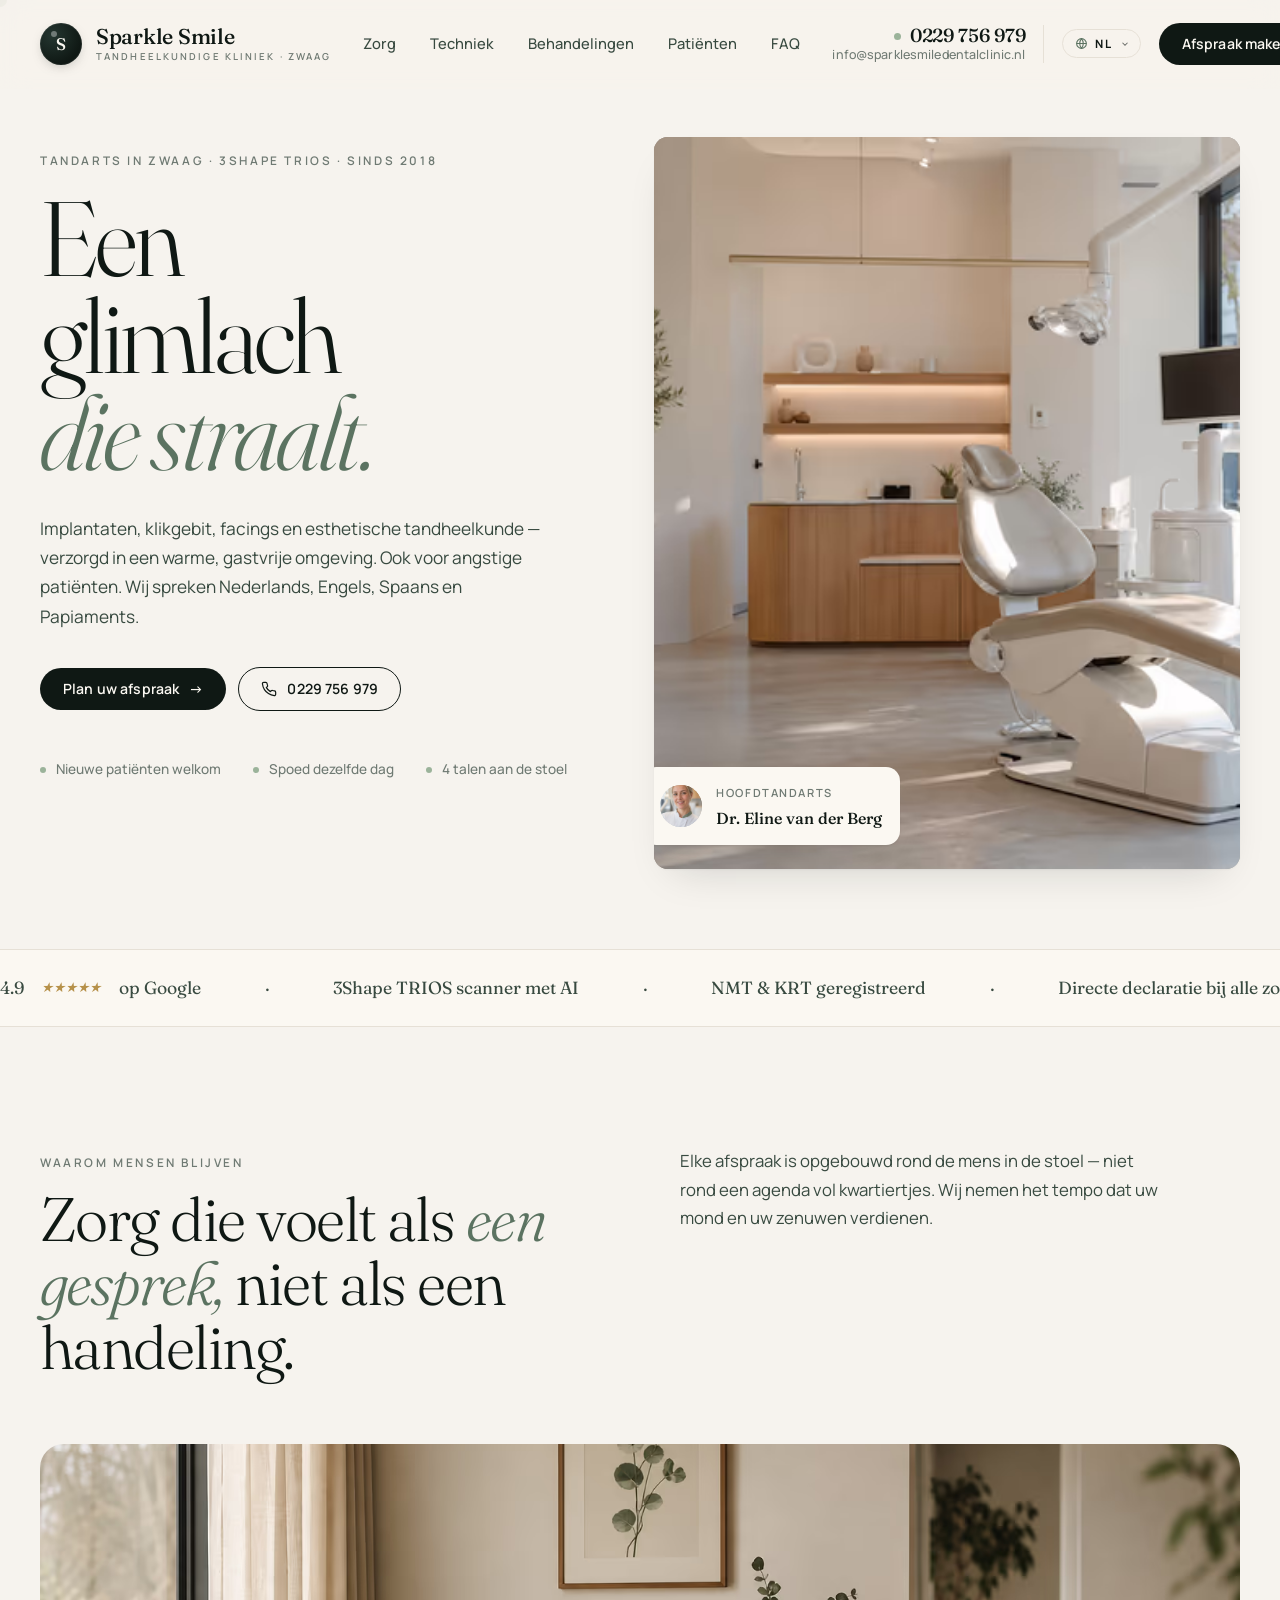
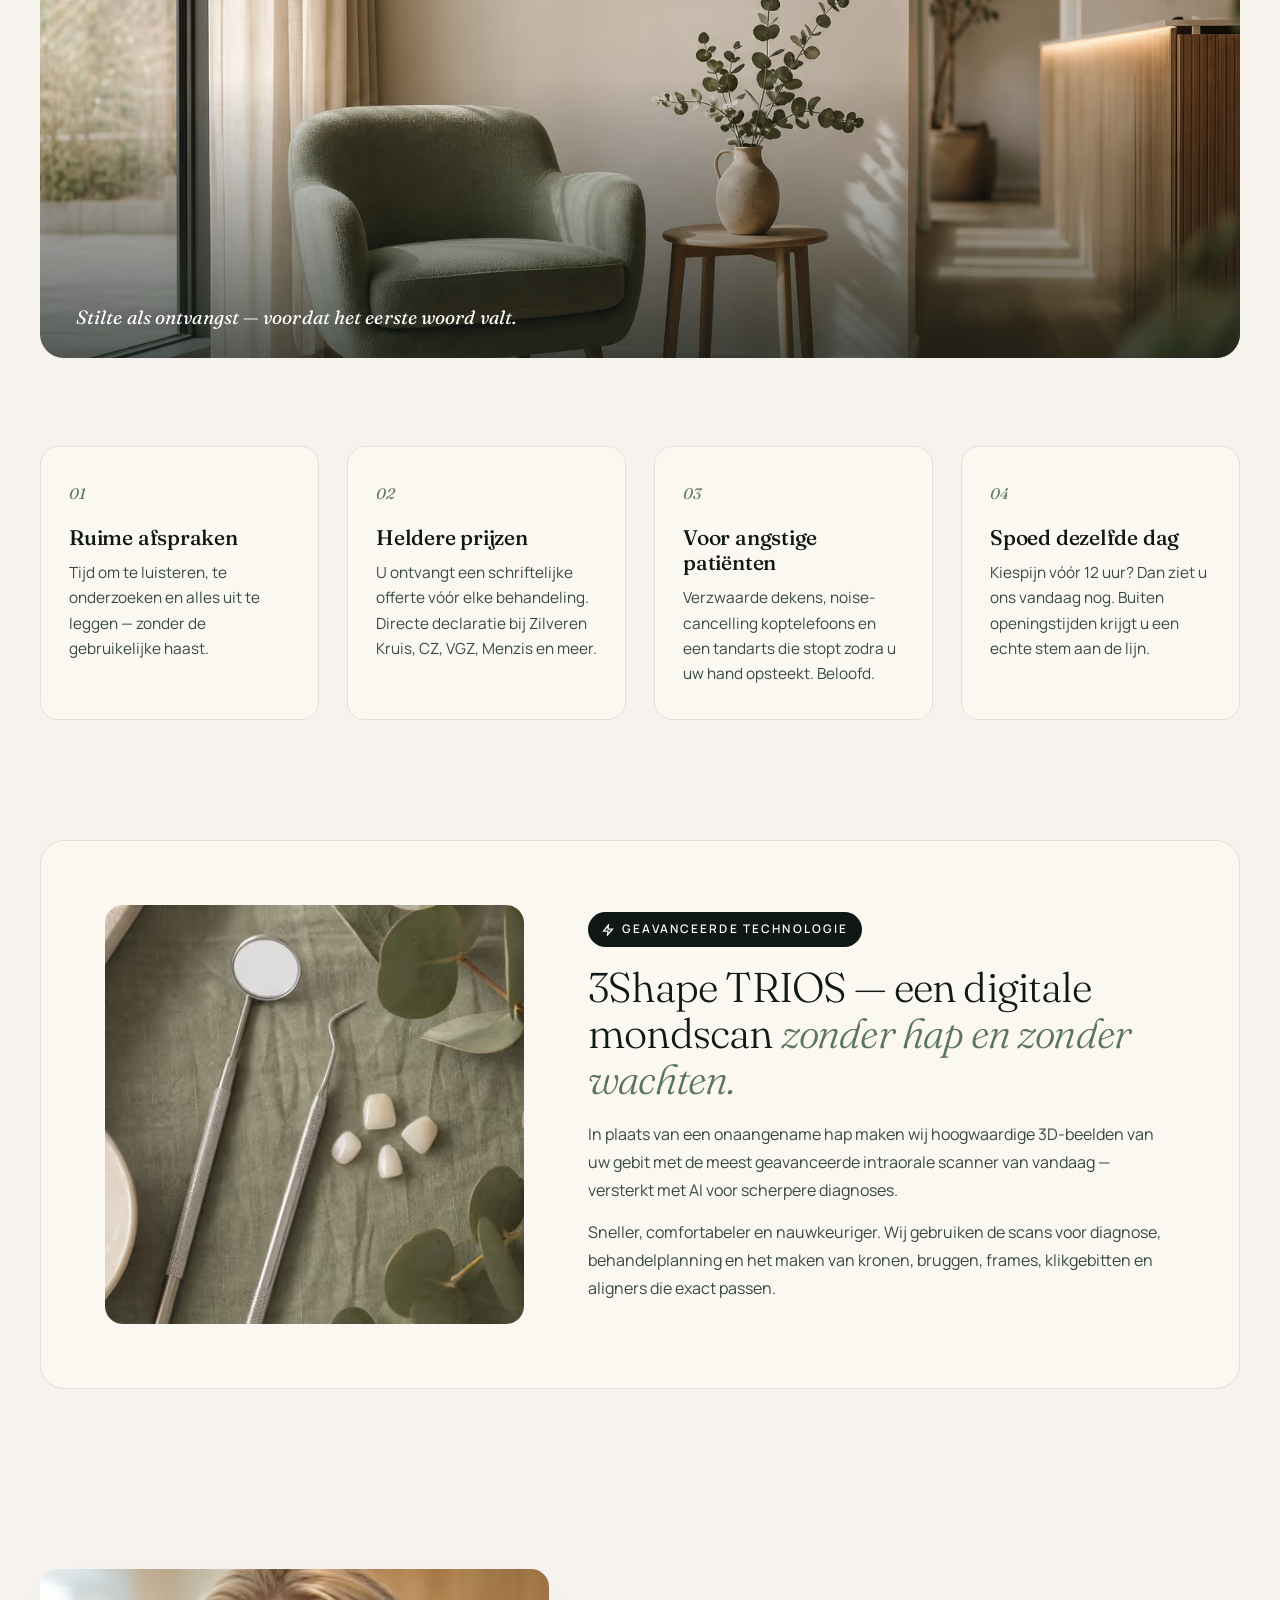
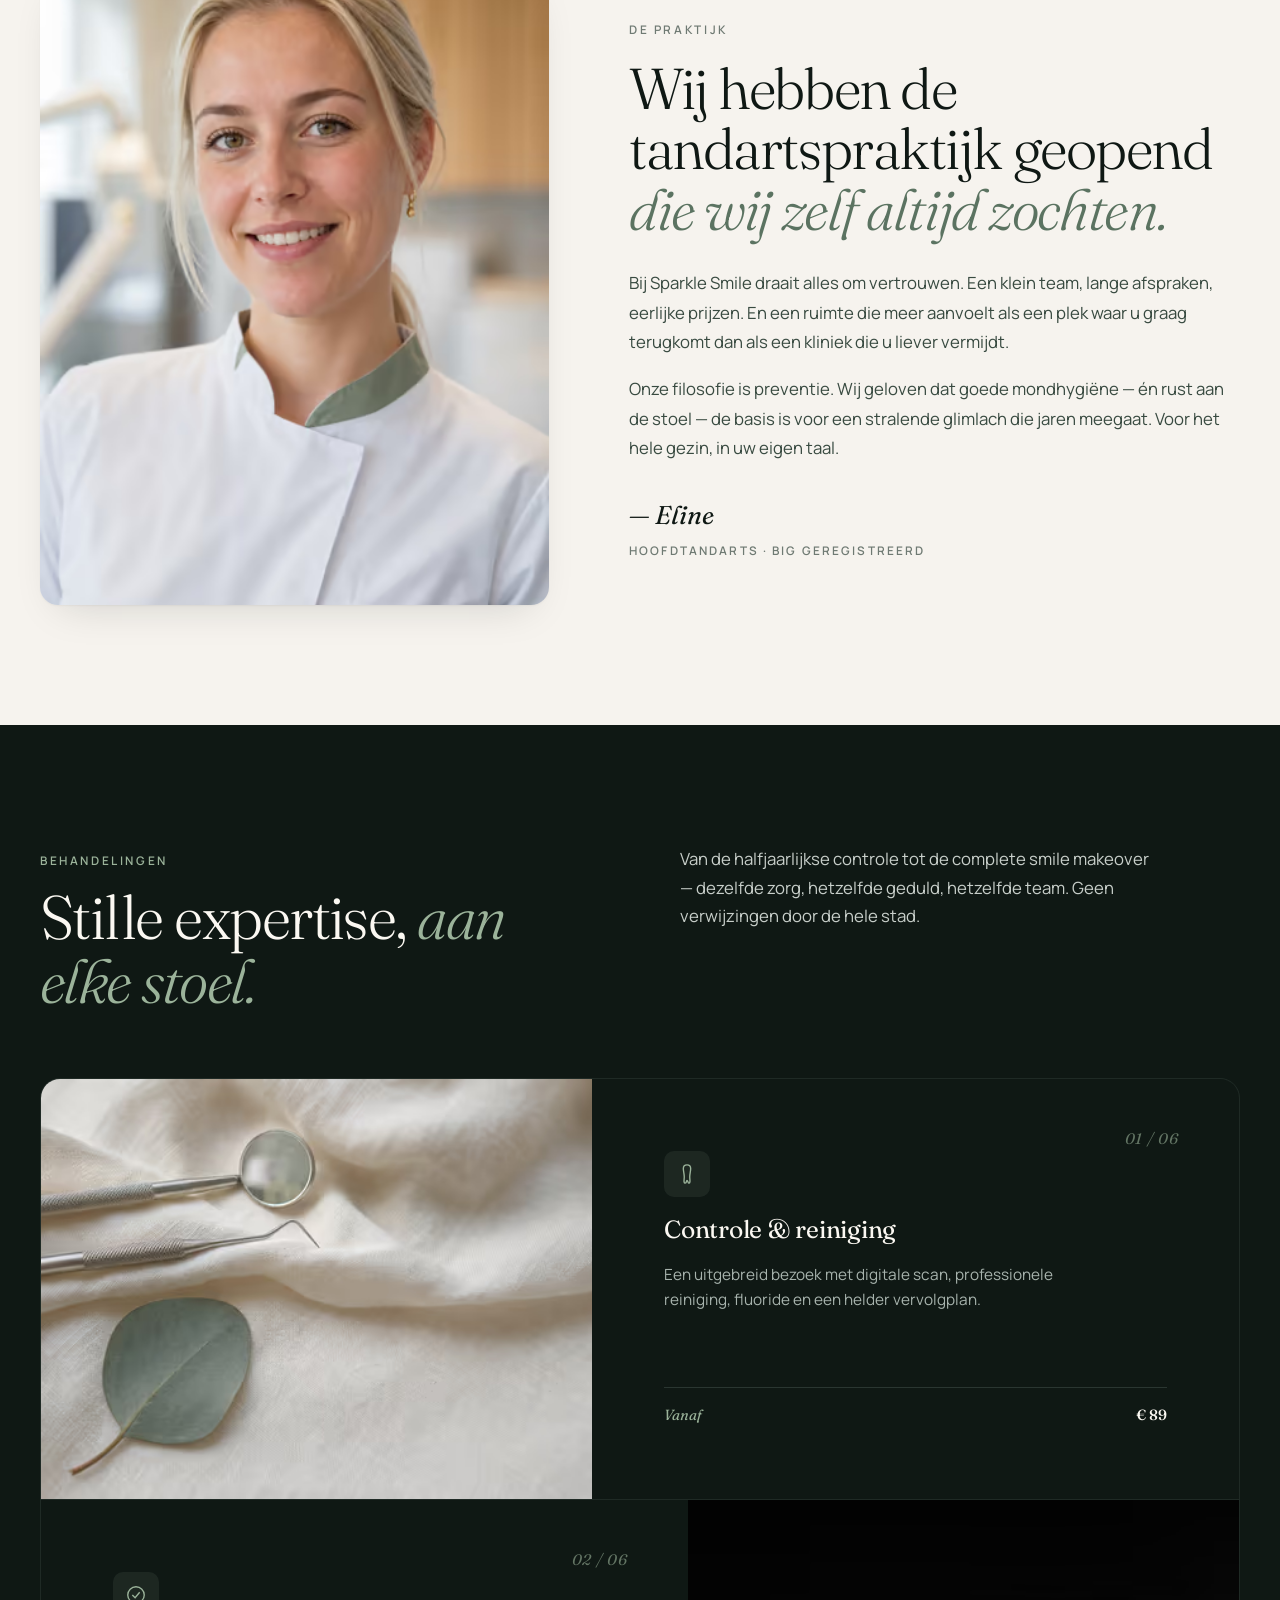
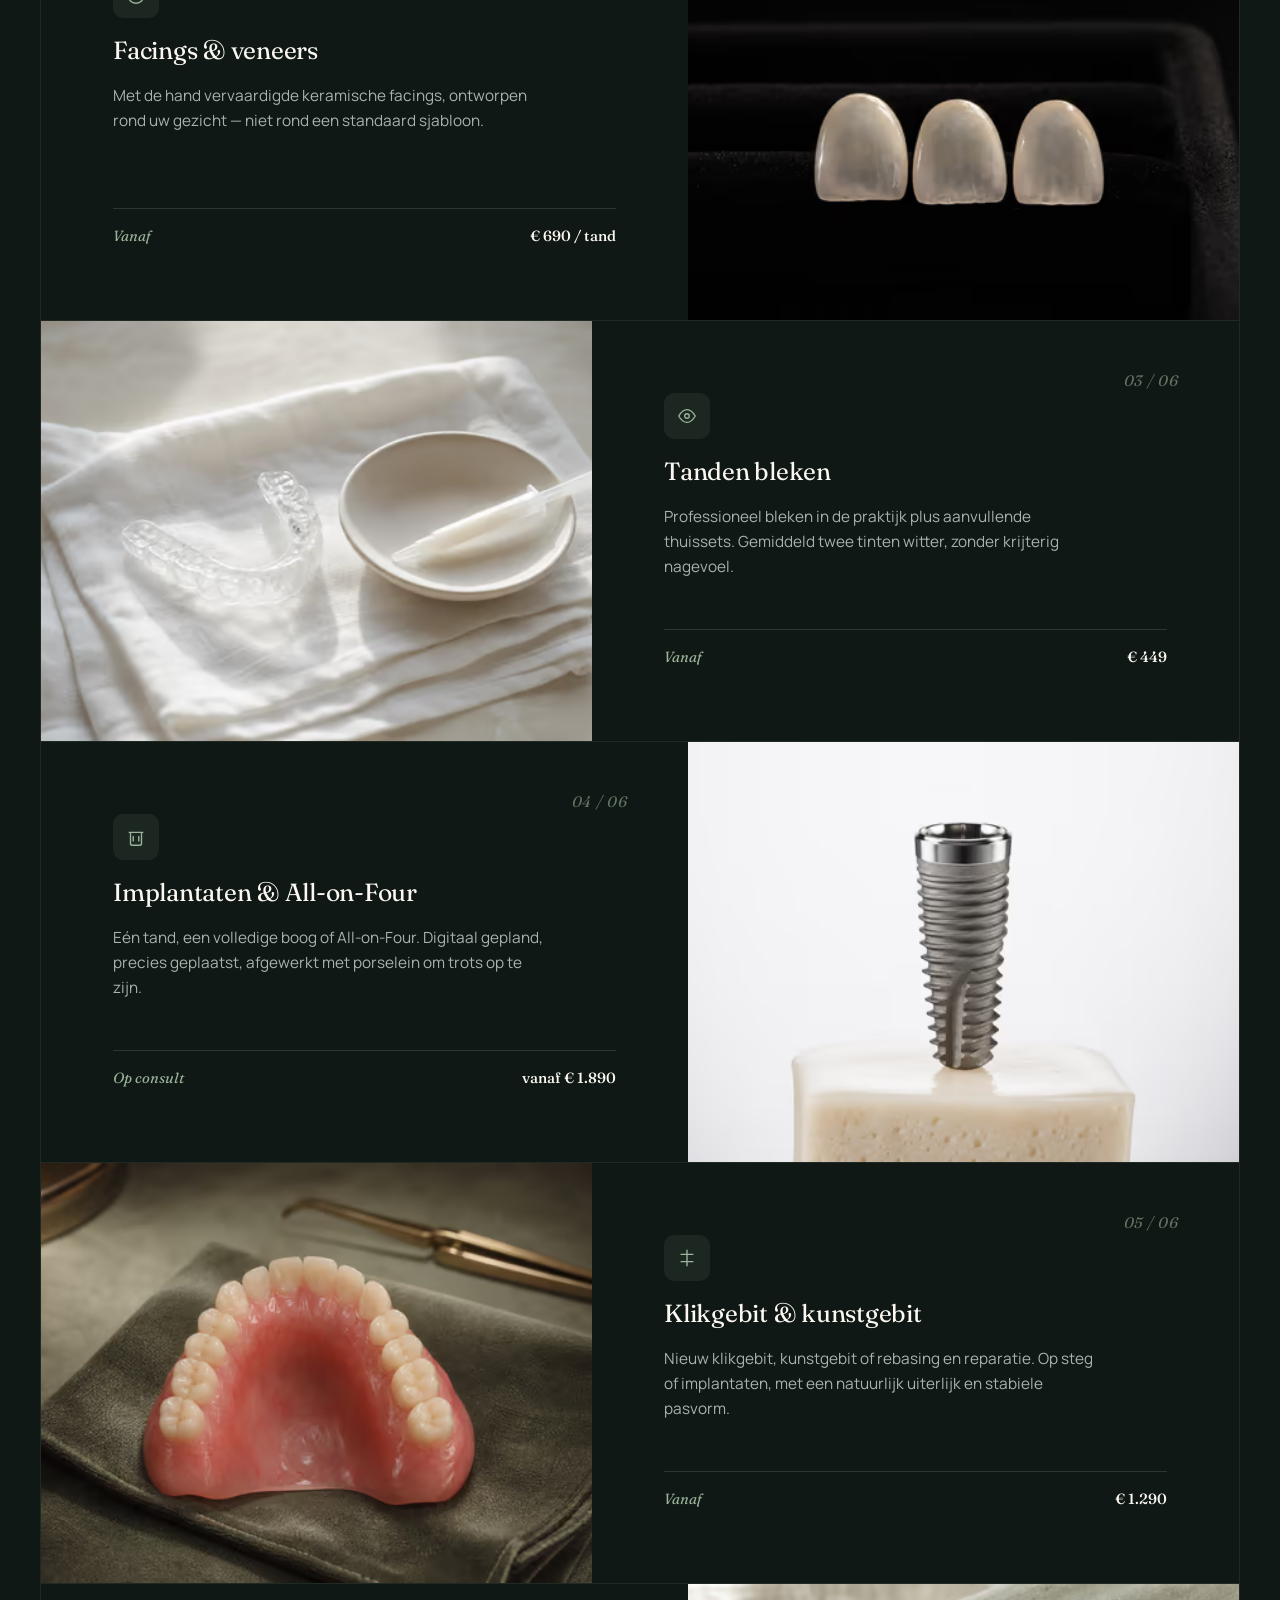
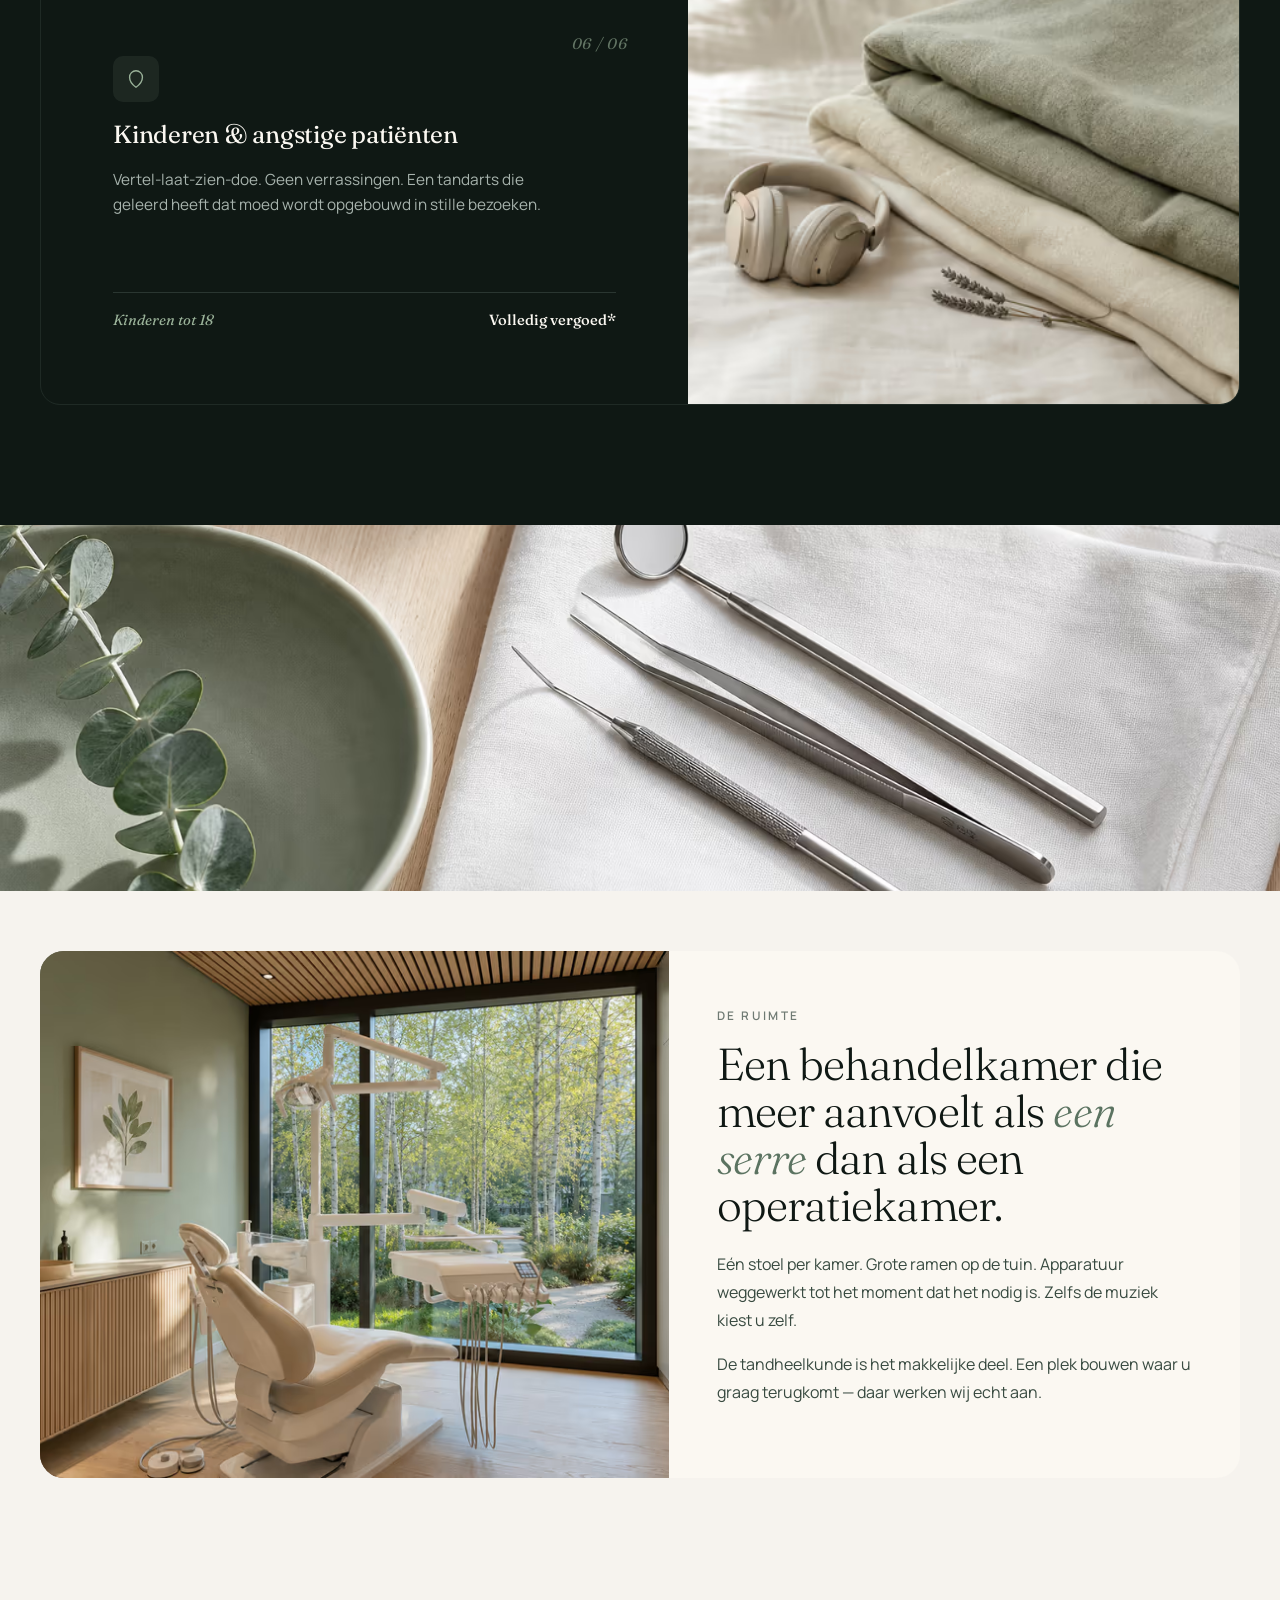
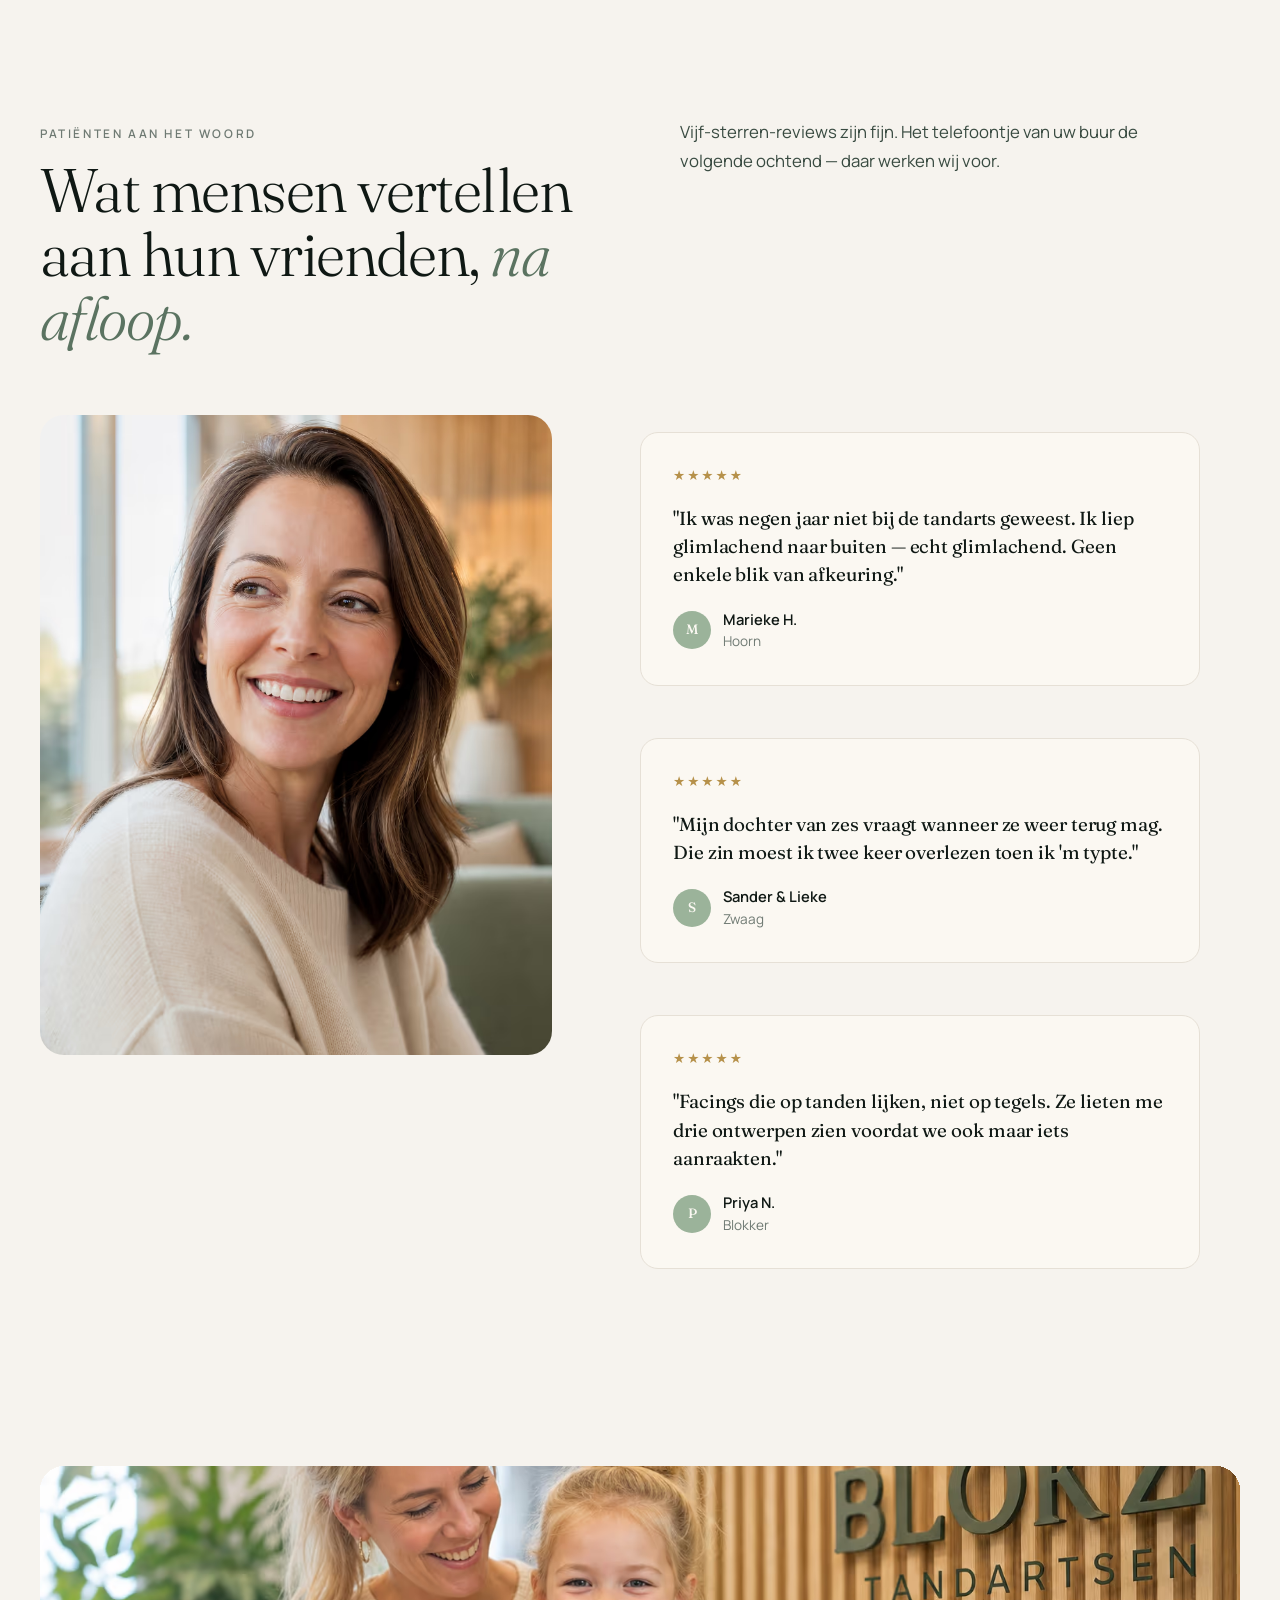
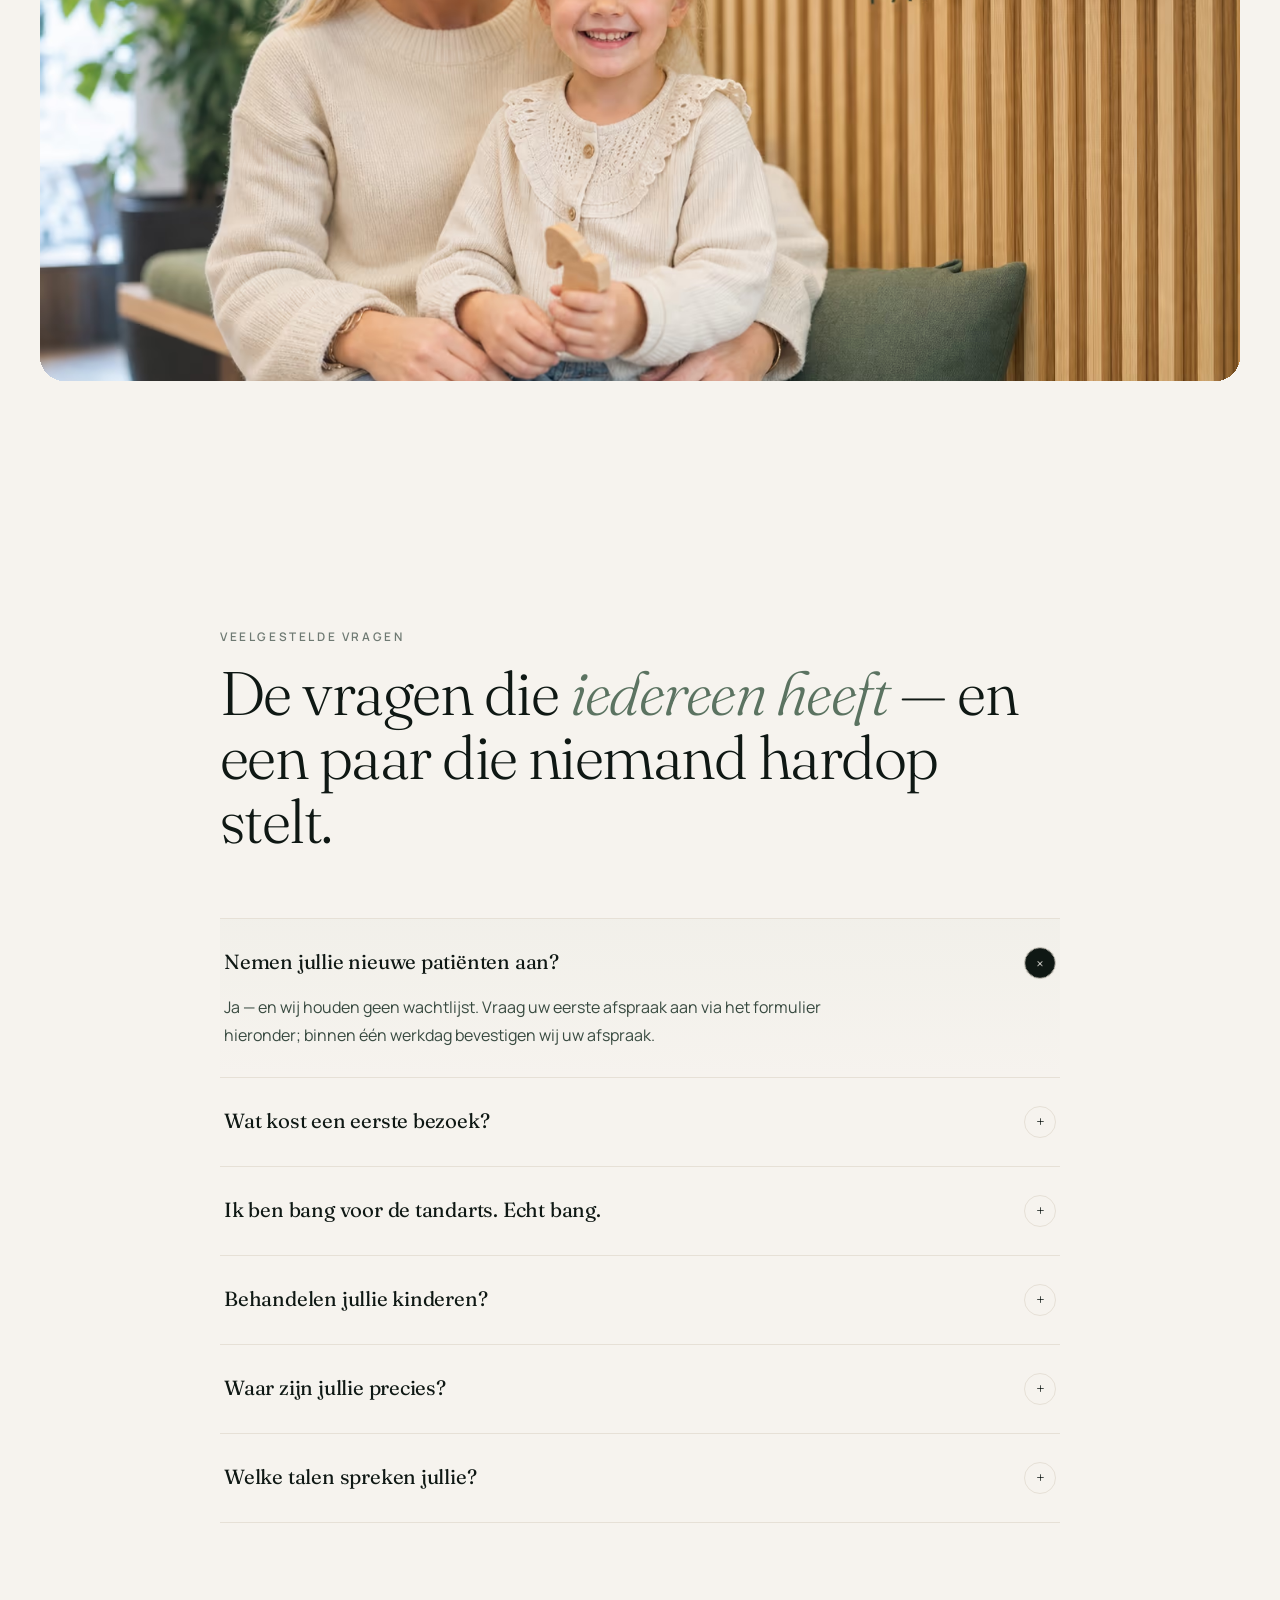
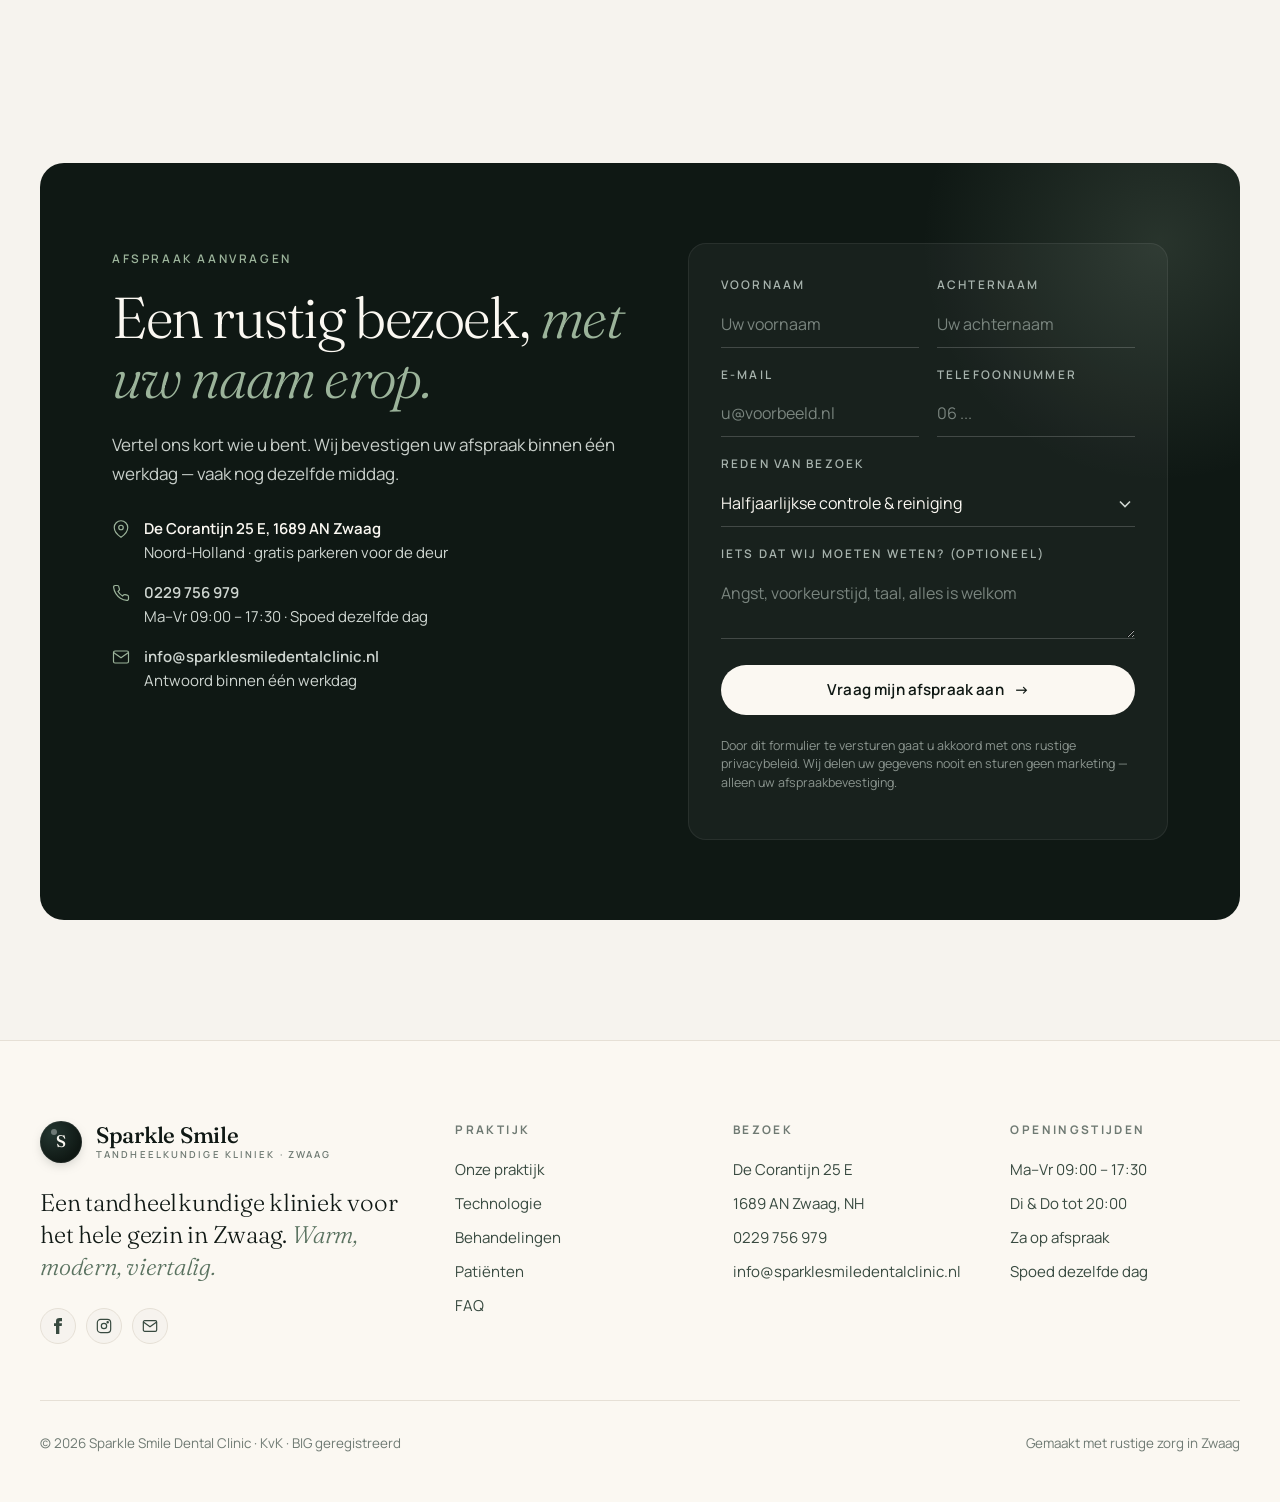
==== commit e2c430b9: "Hero: stack headline across 3 lines for editorial cascade (Een / glimlach / die straalt.)" ====
--- a/public/index.html
+++ b/public/index.html
@@ -39,7 +39,8 @@
   ::selection{background:var(--ink);color:var(--cream)}
 
   .serif{font-family:var(--serif);font-weight:400;letter-spacing:-0.01em}
-  .display{font-family:var(--serif);font-weight:300;letter-spacing:-0.035em;line-height:.95}
+  .display{font-family:var(--serif);font-weight:300;letter-spacing:-0.035em;line-height:.92}
+  .hero h1.display br + span,.hero h1.display br + em{display:inline-block}
   .eyebrow{font-family:var(--sans);font-size:.74rem;letter-spacing:.22em;text-transform:uppercase;color:var(--muted);font-weight:600}
 
   .container{max-width:1280px;margin:0 auto;padding:0 20px}
@@ -467,7 +468,7 @@
   <div class="container hero-grid">
     <div class="reveal in hero-text">
       <span class="eyebrow" data-i18n="hero_eyebrow">Tandarts in Zwaag · 3Shape TRIOS · Sinds 2018</span>
-      <h1 class="display"><span data-i18n="hero_h1_a">Een glimlach</span> <em data-i18n="hero_h1_b">die straalt.</em></h1>
+      <h1 class="display"><span data-i18n="hero_h1_a">Een</span><br><span data-i18n="hero_h1_a2">glimlach</span><br><em data-i18n="hero_h1_b">die straalt.</em></h1>
       <p class="hero-lede" data-i18n="hero_lede">Implantaten, klikgebit, facings en esthetische tandheelkunde — verzorgd in een warme, gastvrije omgeving. Ook voor angstige patiënten. Wij spreken Nederlands, Engels, Spaans en Papiaments.</p>
       <div class="hero-cta">
         <a href="#book" class="btn btn-primary"><span data-i18n="cta_book_long">Plan uw afspraak</span> <span class="arr">→</span></a>
@@ -860,7 +861,7 @@
       nav_care:'Our care', nav_tech:'Technology', nav_treatments:'Treatments', nav_voices:'Patients', nav_faq:'FAQ', nav_story:'The practice',
       cta_book:'Book a visit', cta_book_long:'Book your visit',
       hero_eyebrow:'Dentist in Zwaag · 3Shape TRIOS · Since 2018',
-      hero_h1_a:'A smile', hero_h1_b:'that sparkles.',
+      hero_h1_a:'A', hero_h1_a2:'smile', hero_h1_b:'that sparkles.',
       hero_lede:'Implants, overdentures, veneers and aesthetic dentistry — delivered in a warm, welcoming setting. Anxious patients always welcome. We speak Dutch, English, Spanish and Papiamento.',
       hero_meta_1:'Accepting new patients', hero_meta_2:'Same-day for emergencies', hero_meta_3:'4 languages at the chair',
       hero_badge_label:'Lead dentist',
@@ -940,7 +941,7 @@
       nav_care:'Nuestra atención', nav_tech:'Tecnología', nav_treatments:'Tratamientos', nav_voices:'Pacientes', nav_faq:'Preguntas', nav_story:'La clínica',
       cta_book:'Pedir cita', cta_book_long:'Solicite su cita',
       hero_eyebrow:'Dentista en Zwaag · 3Shape TRIOS · Desde 2018',
-      hero_h1_a:'Una sonrisa', hero_h1_b:'que brilla.',
+      hero_h1_a:'Una', hero_h1_a2:'sonrisa', hero_h1_b:'que brilla.',
       hero_lede:'Implantes, sobredentaduras, carillas y odontología estética — en un ambiente cálido y cercano. Pacientes con miedo siempre bienvenidos. Hablamos neerlandés, inglés, español y papiamento.',
       hero_meta_1:'Aceptamos nuevos pacientes', hero_meta_2:'Urgencias el mismo día', hero_meta_3:'4 idiomas en el sillón',
       hero_badge_label:'Dentista principal',
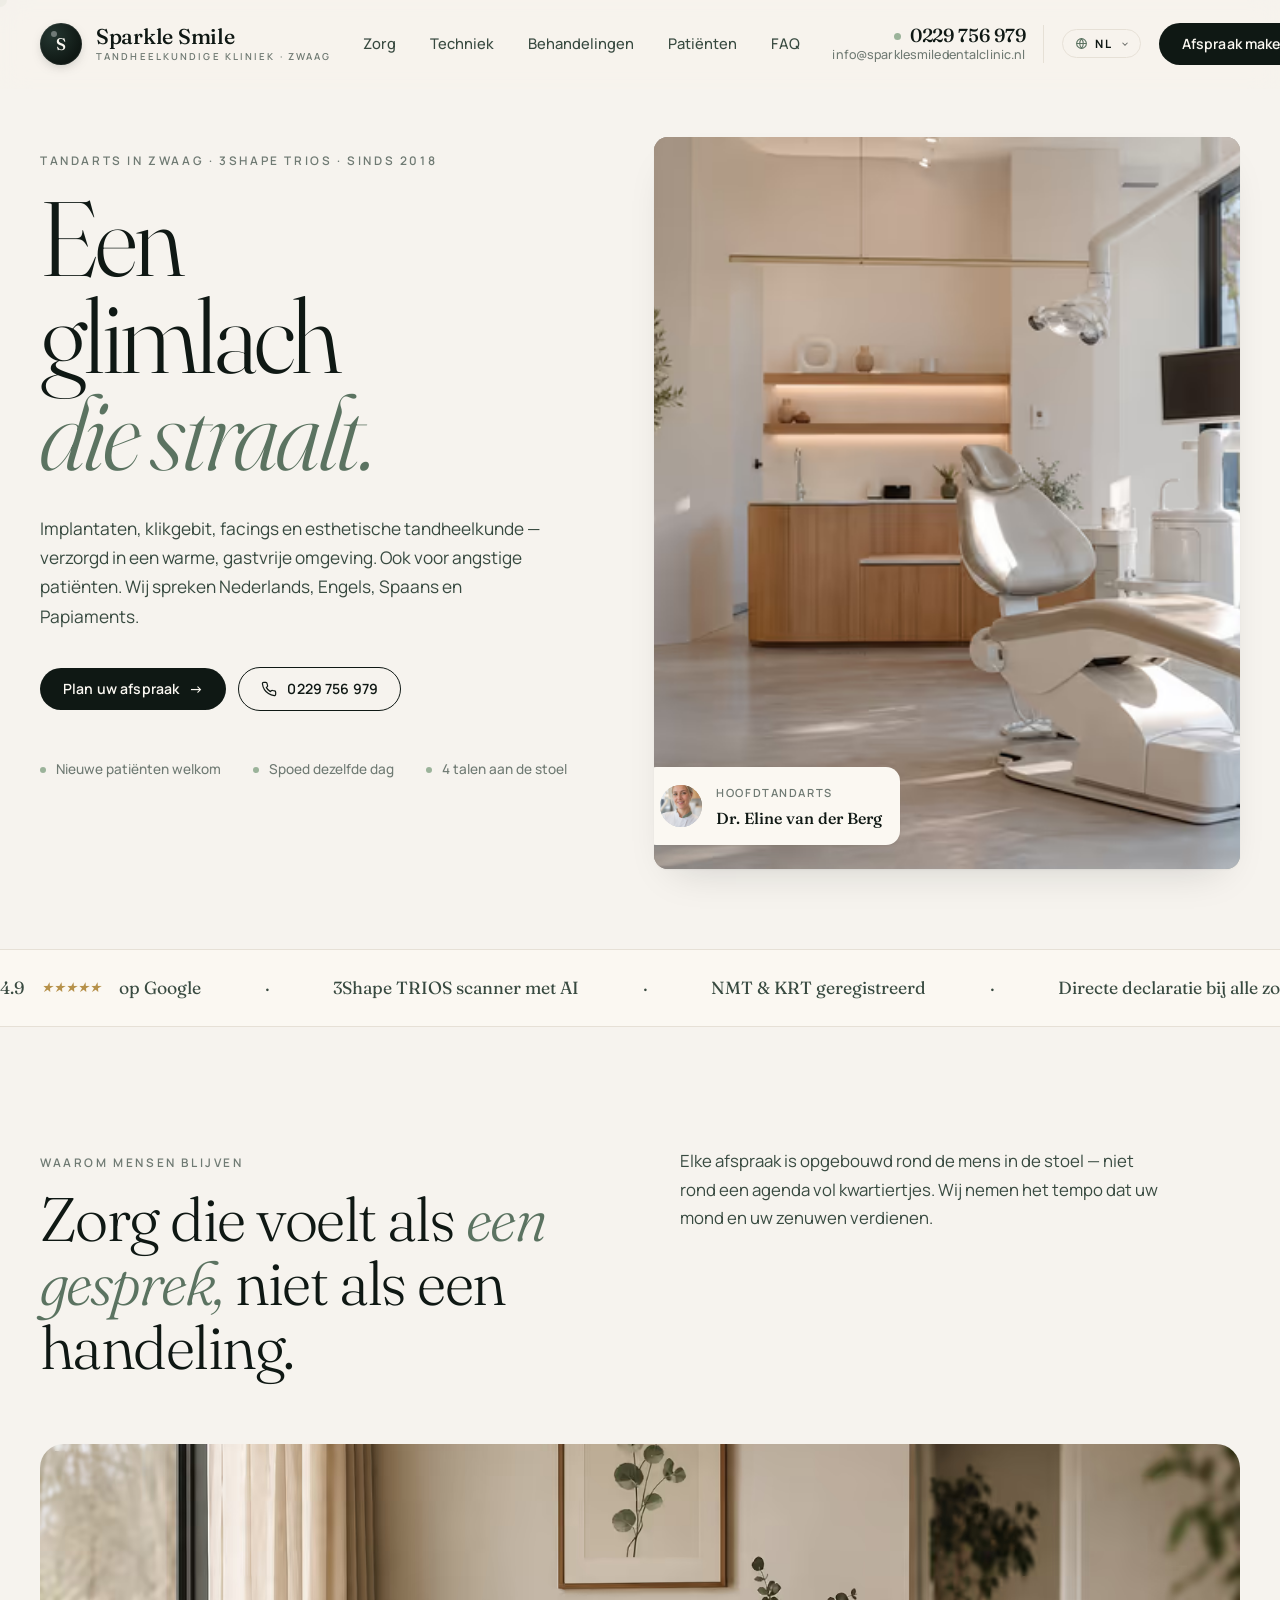
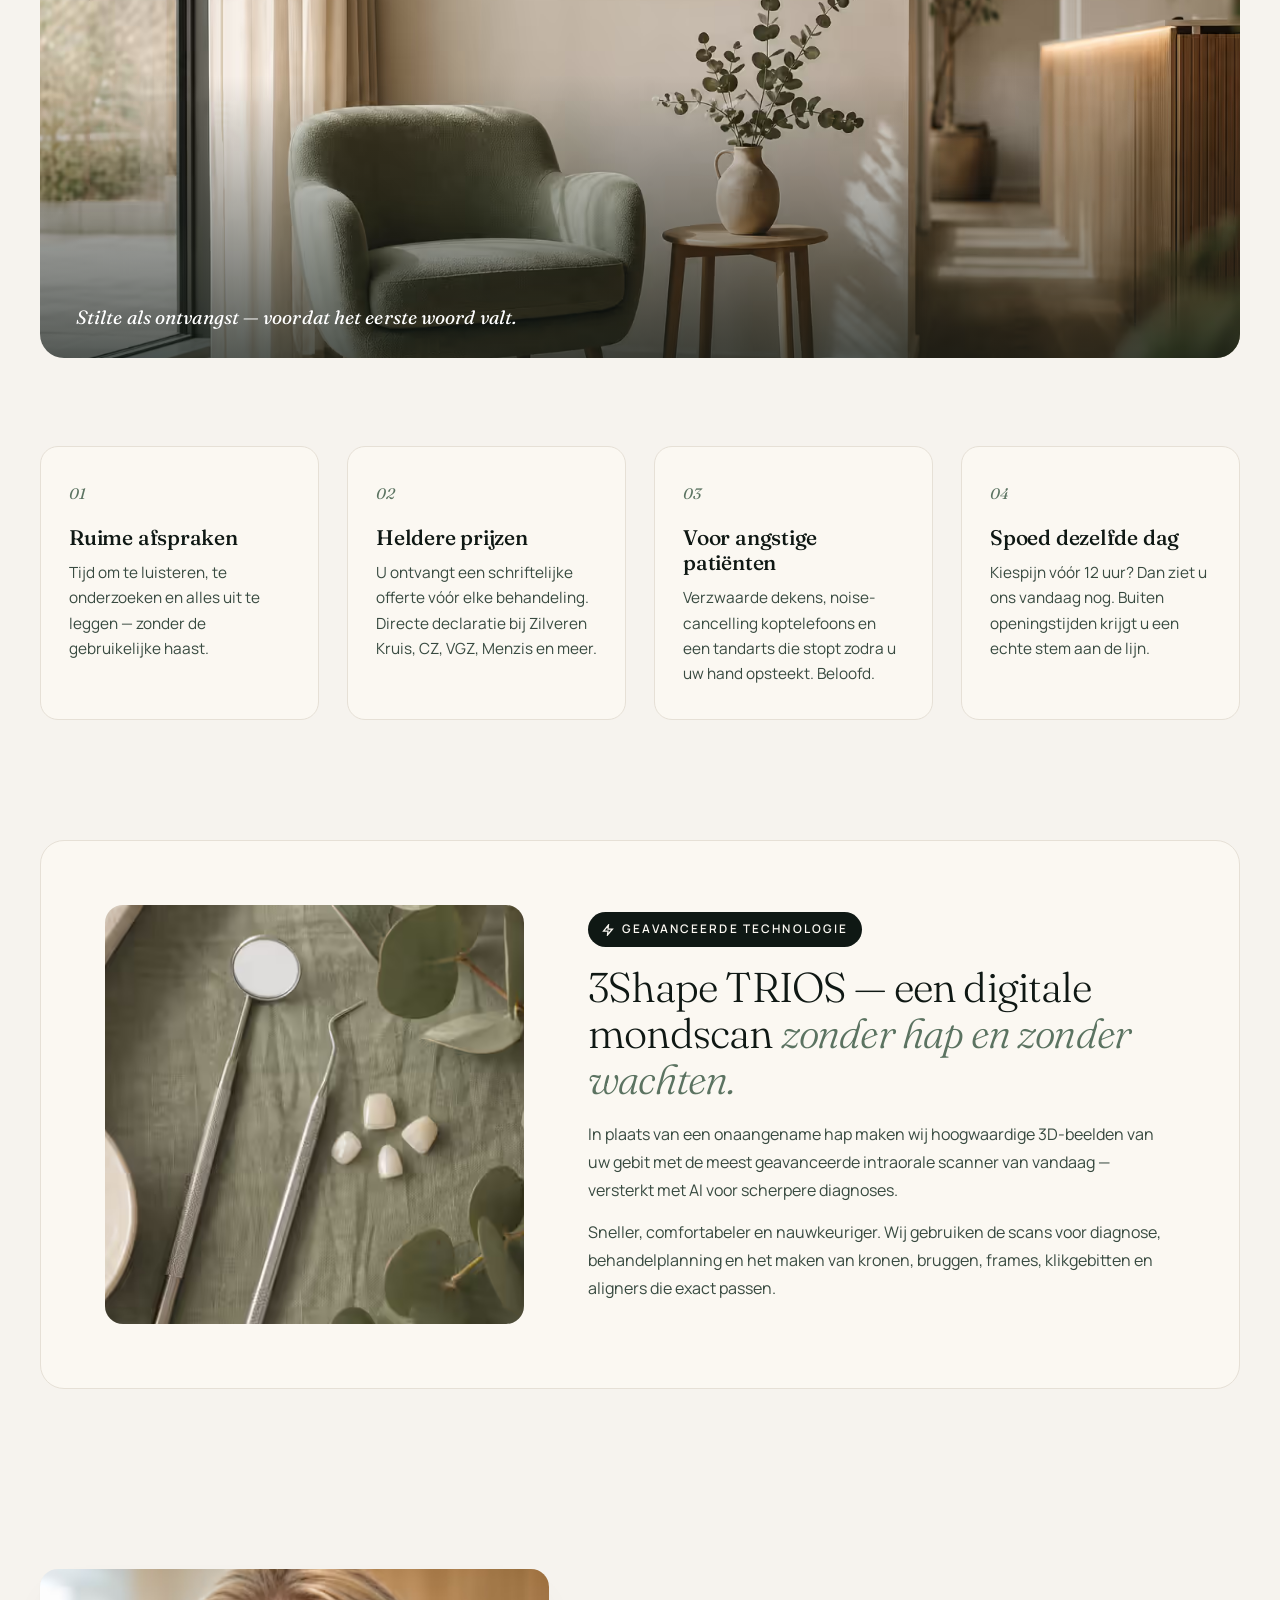
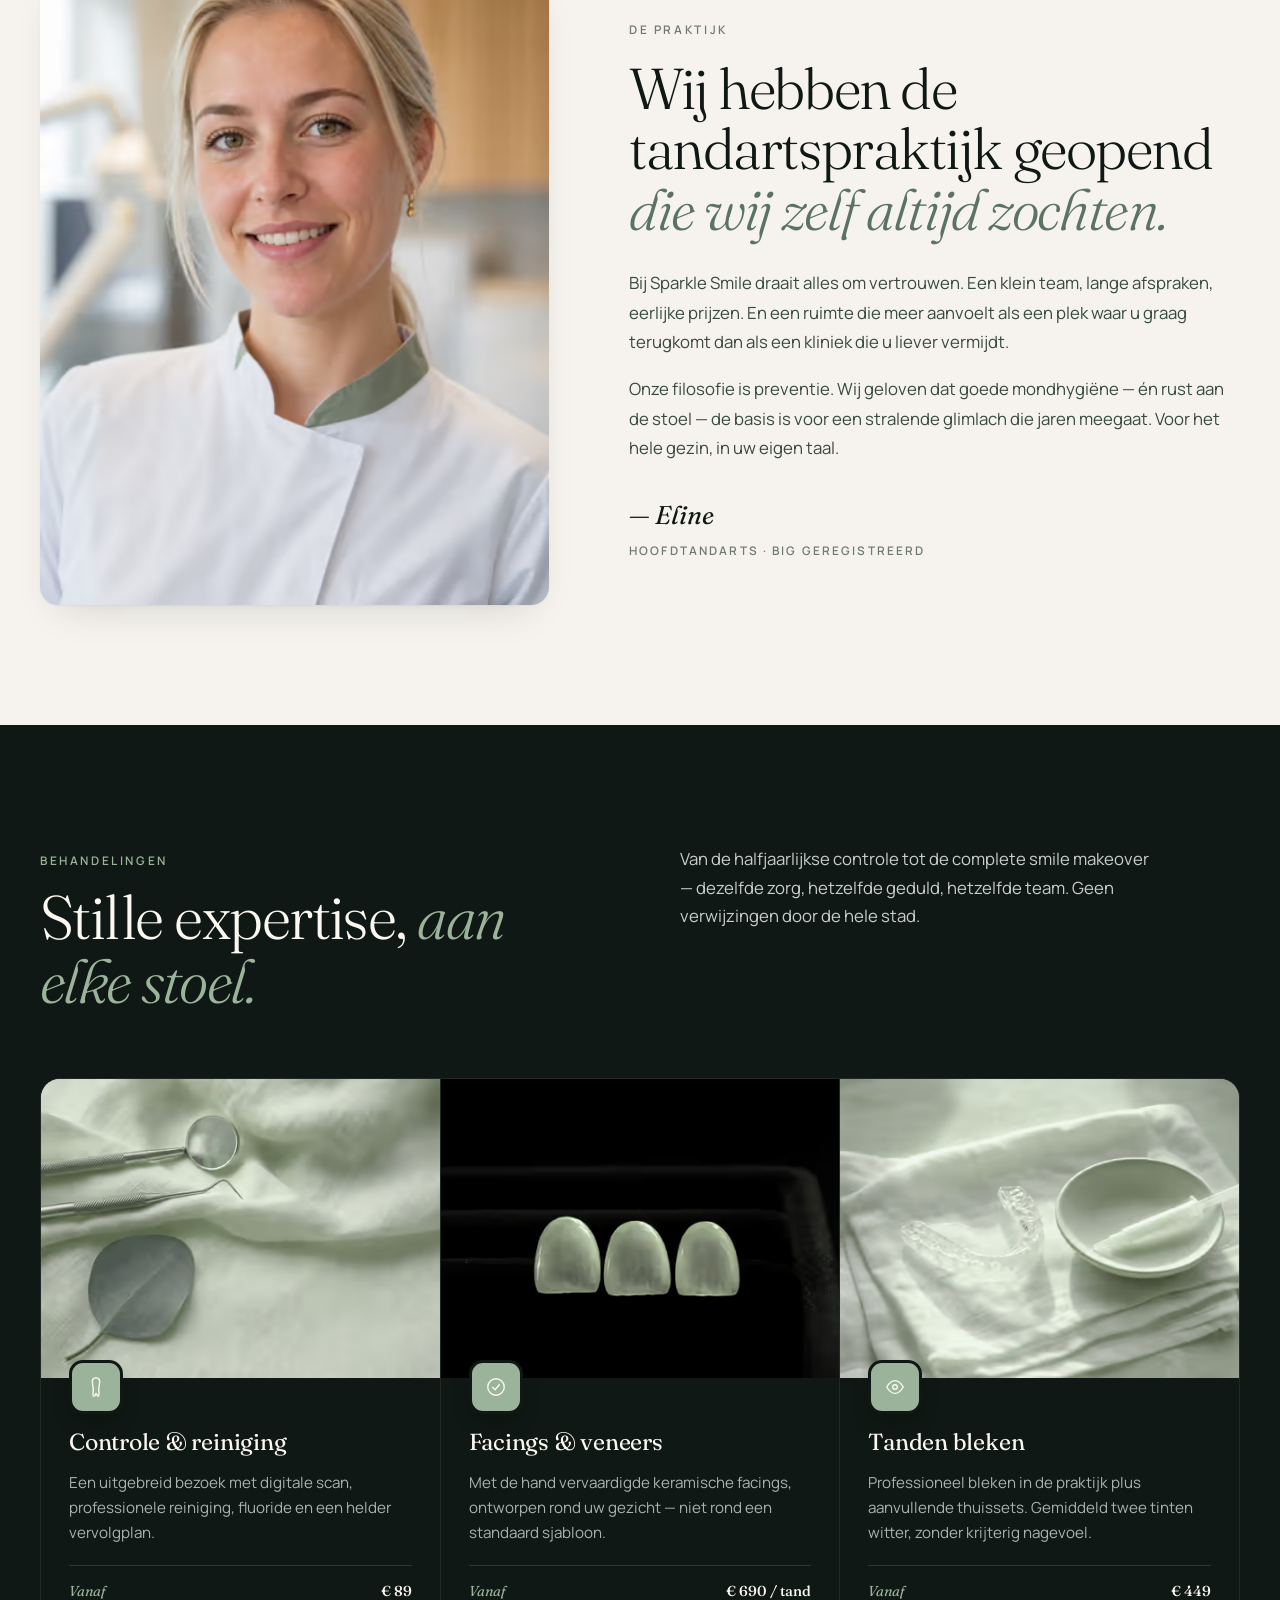
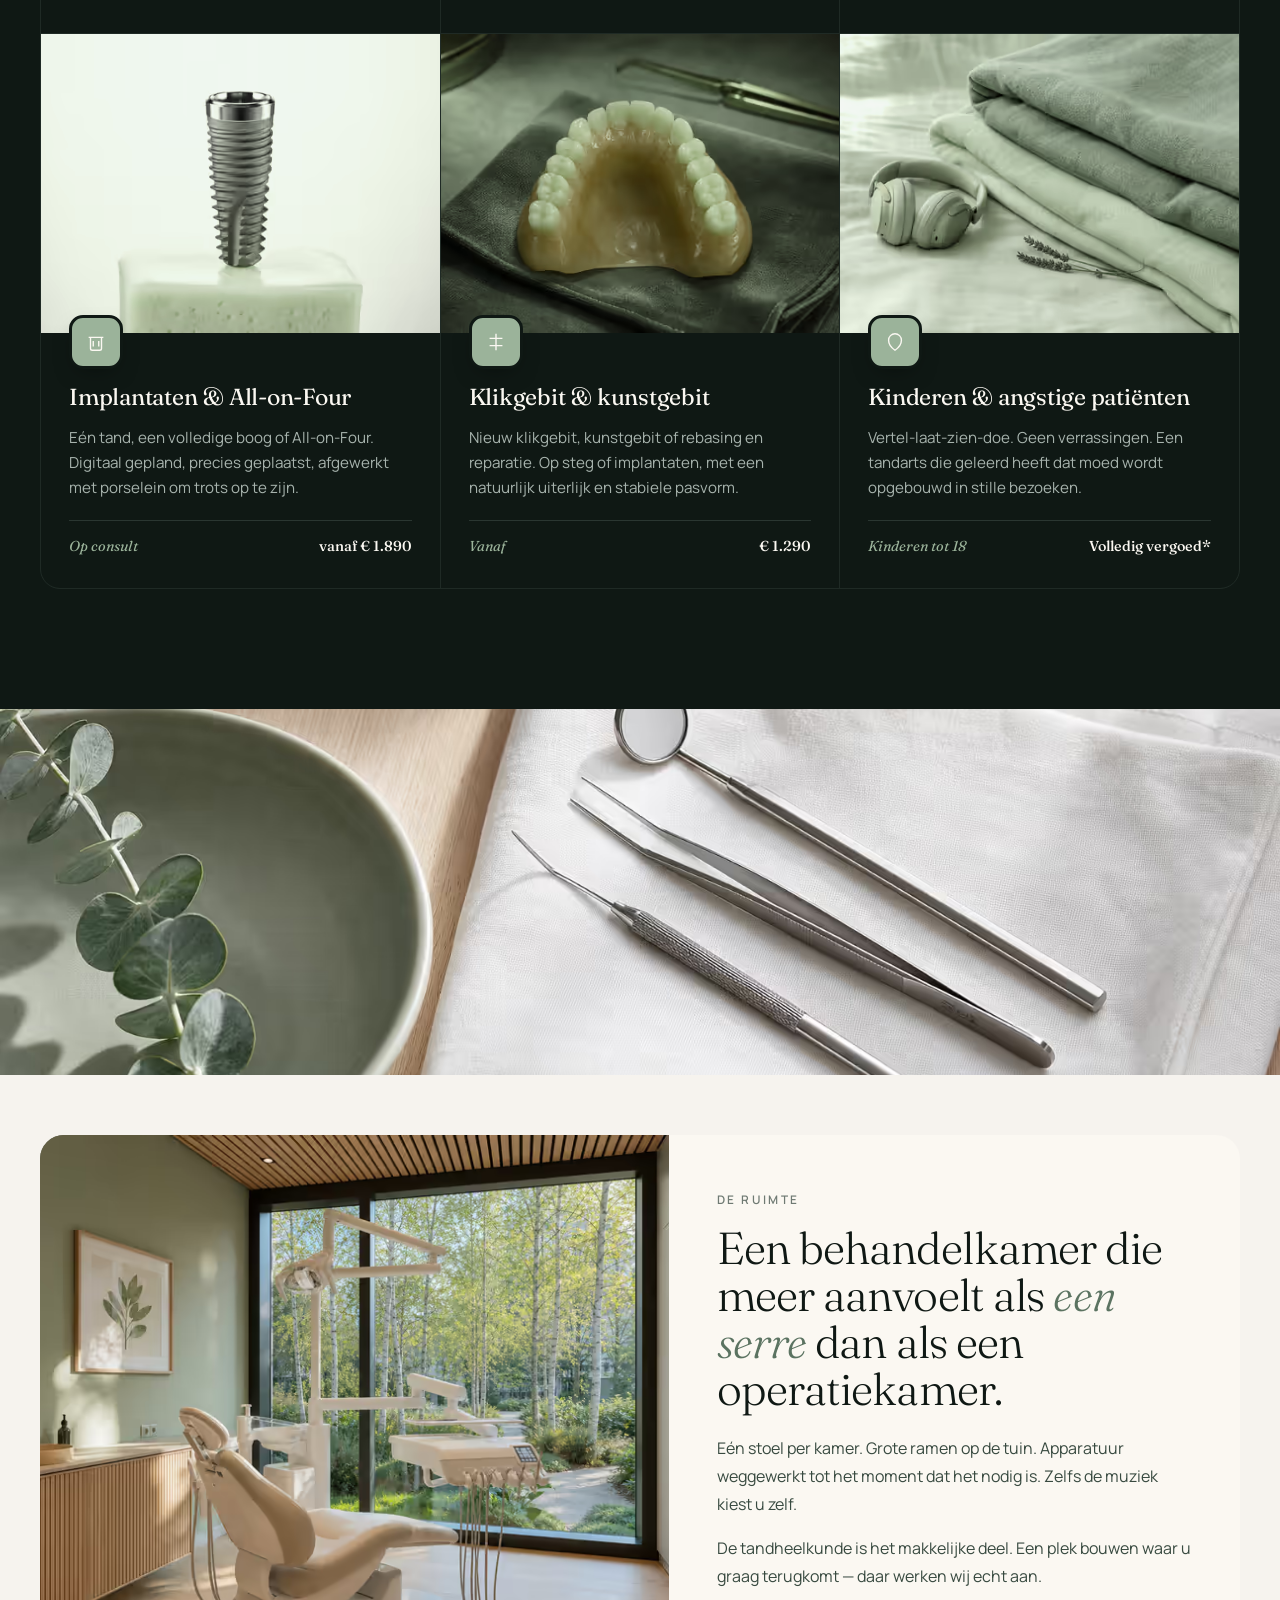
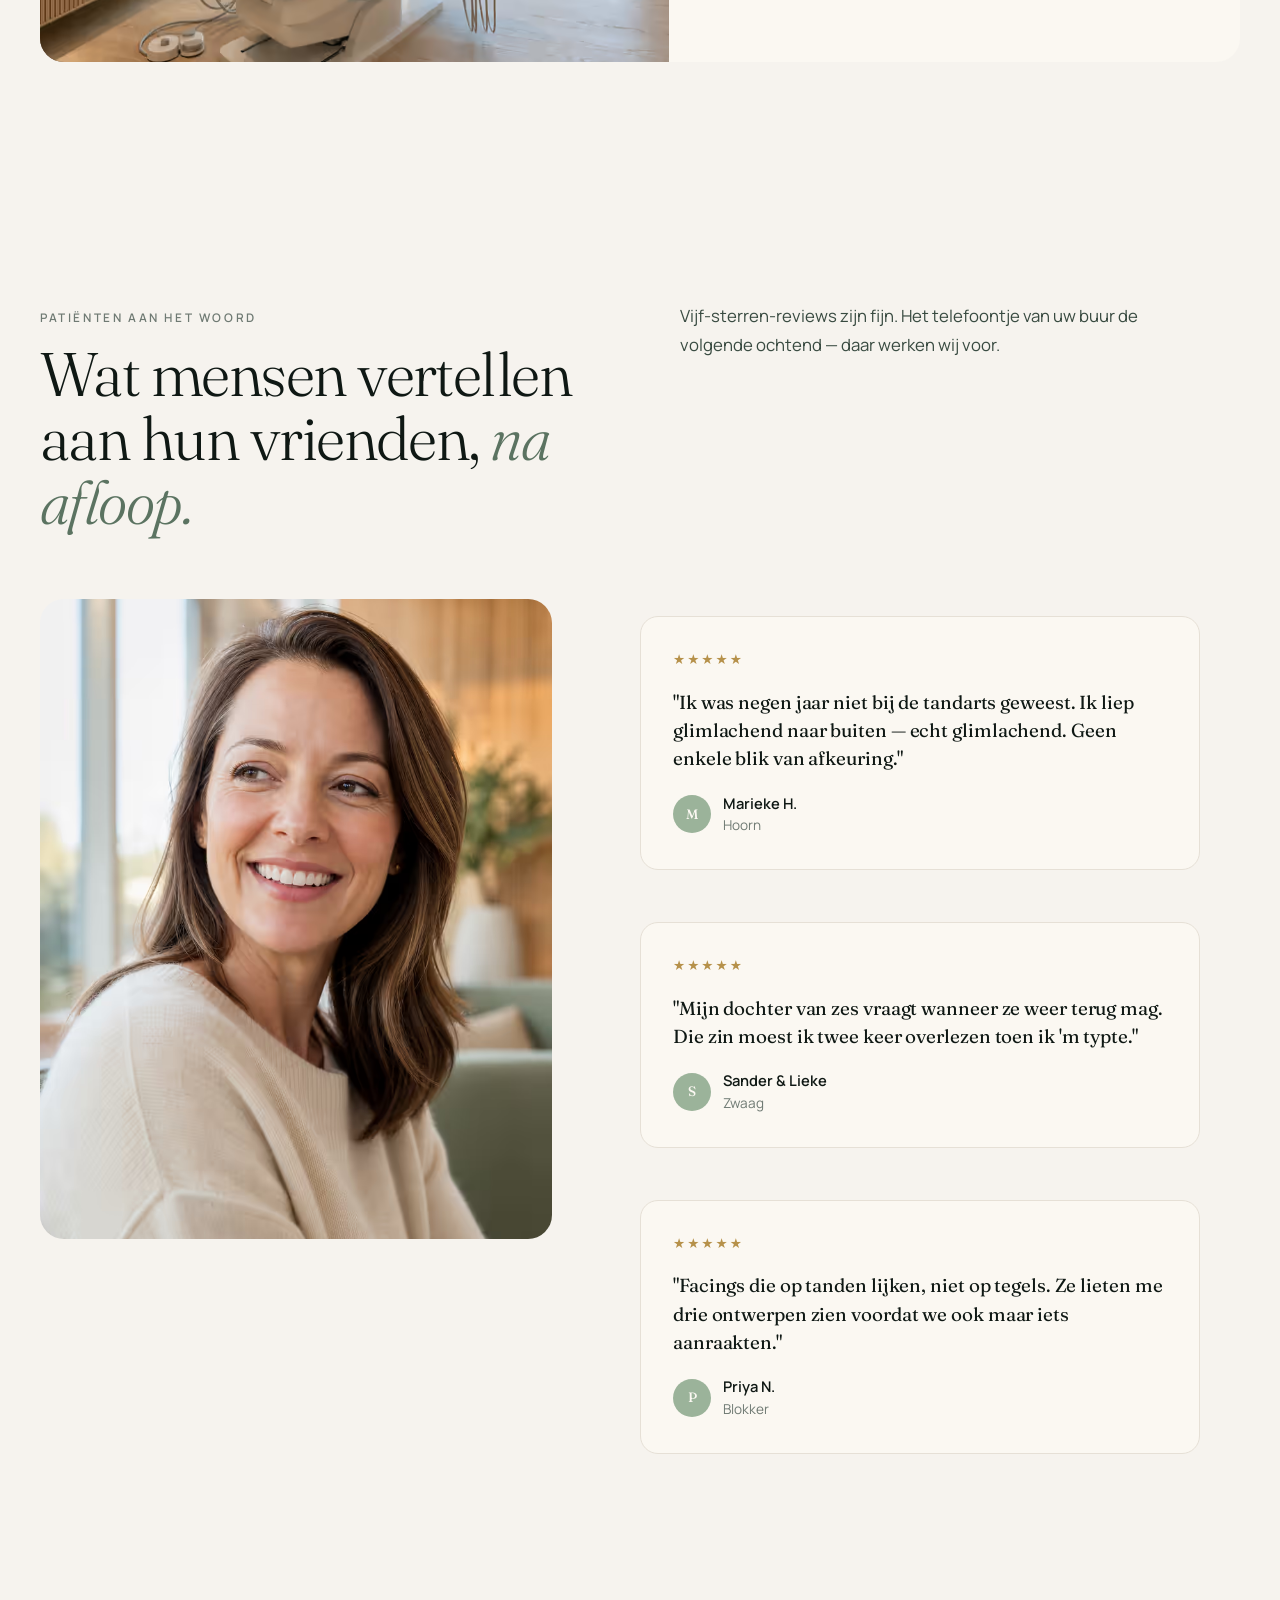
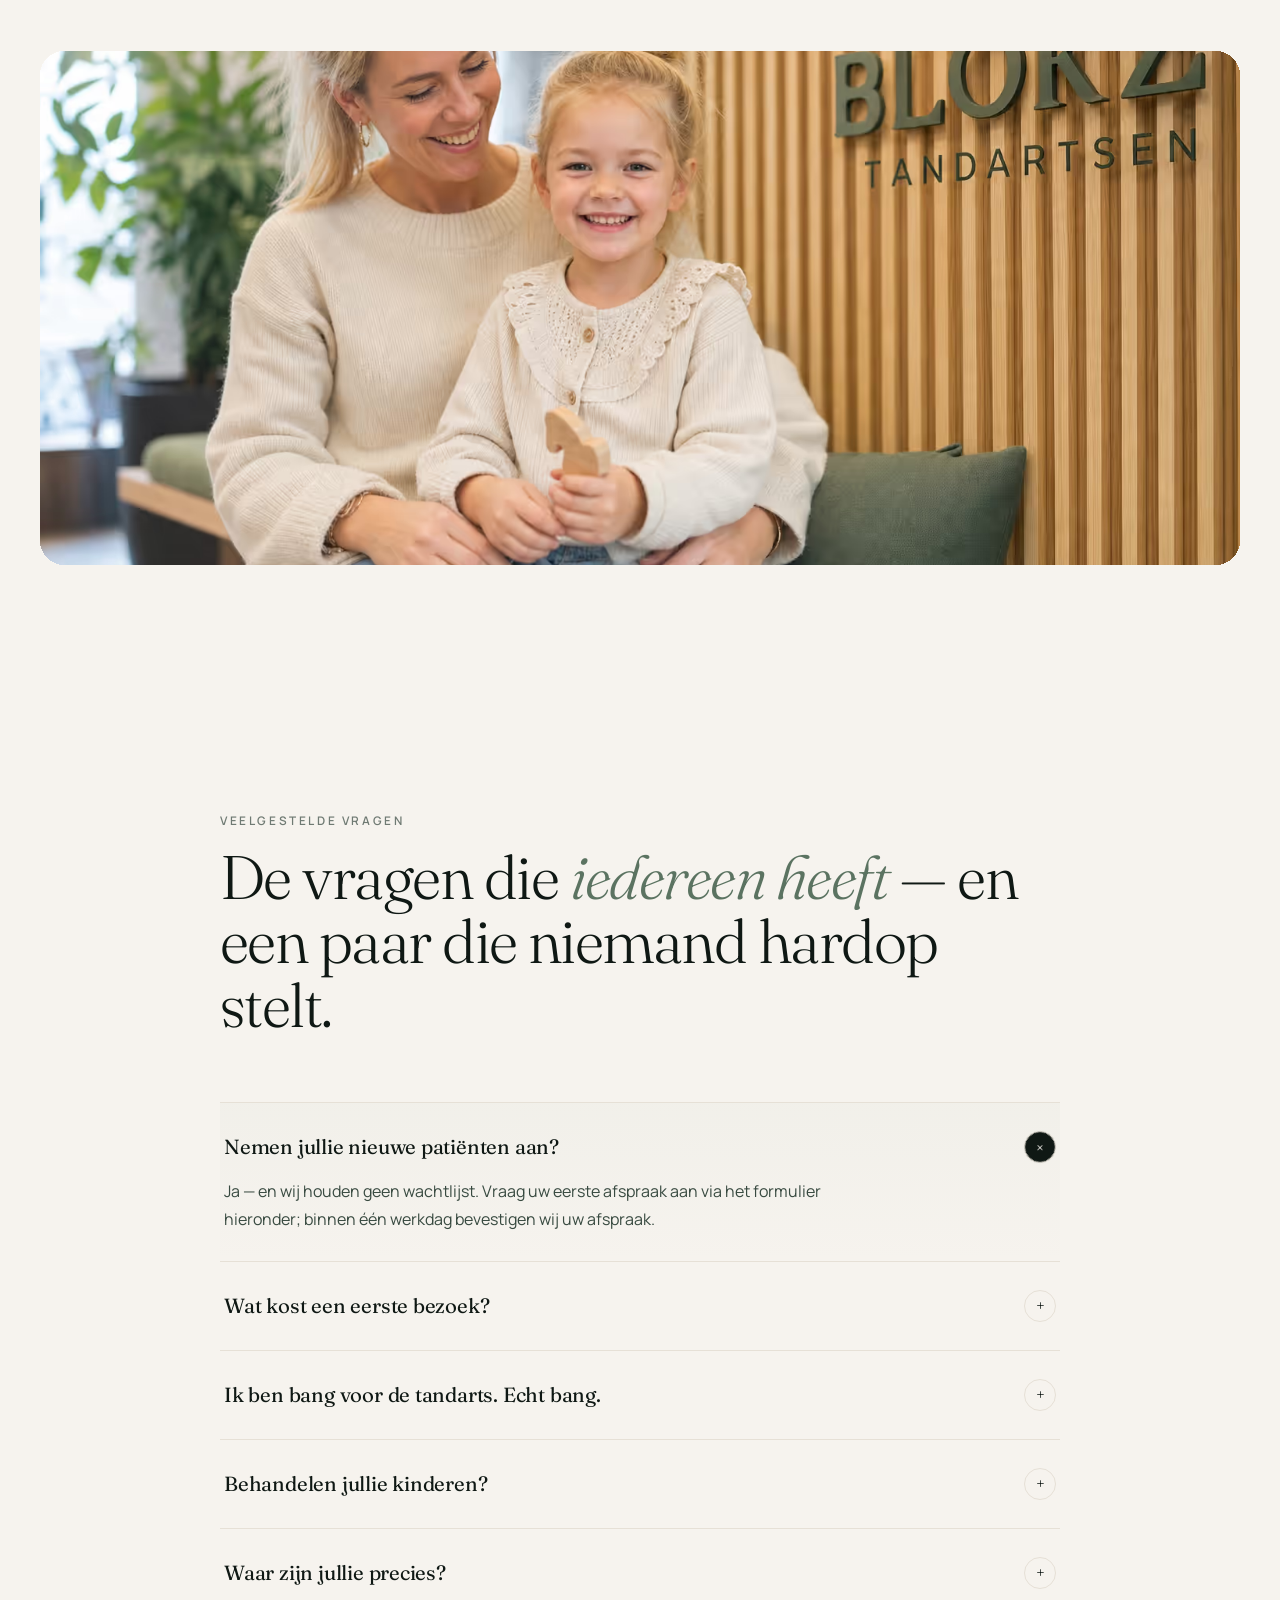
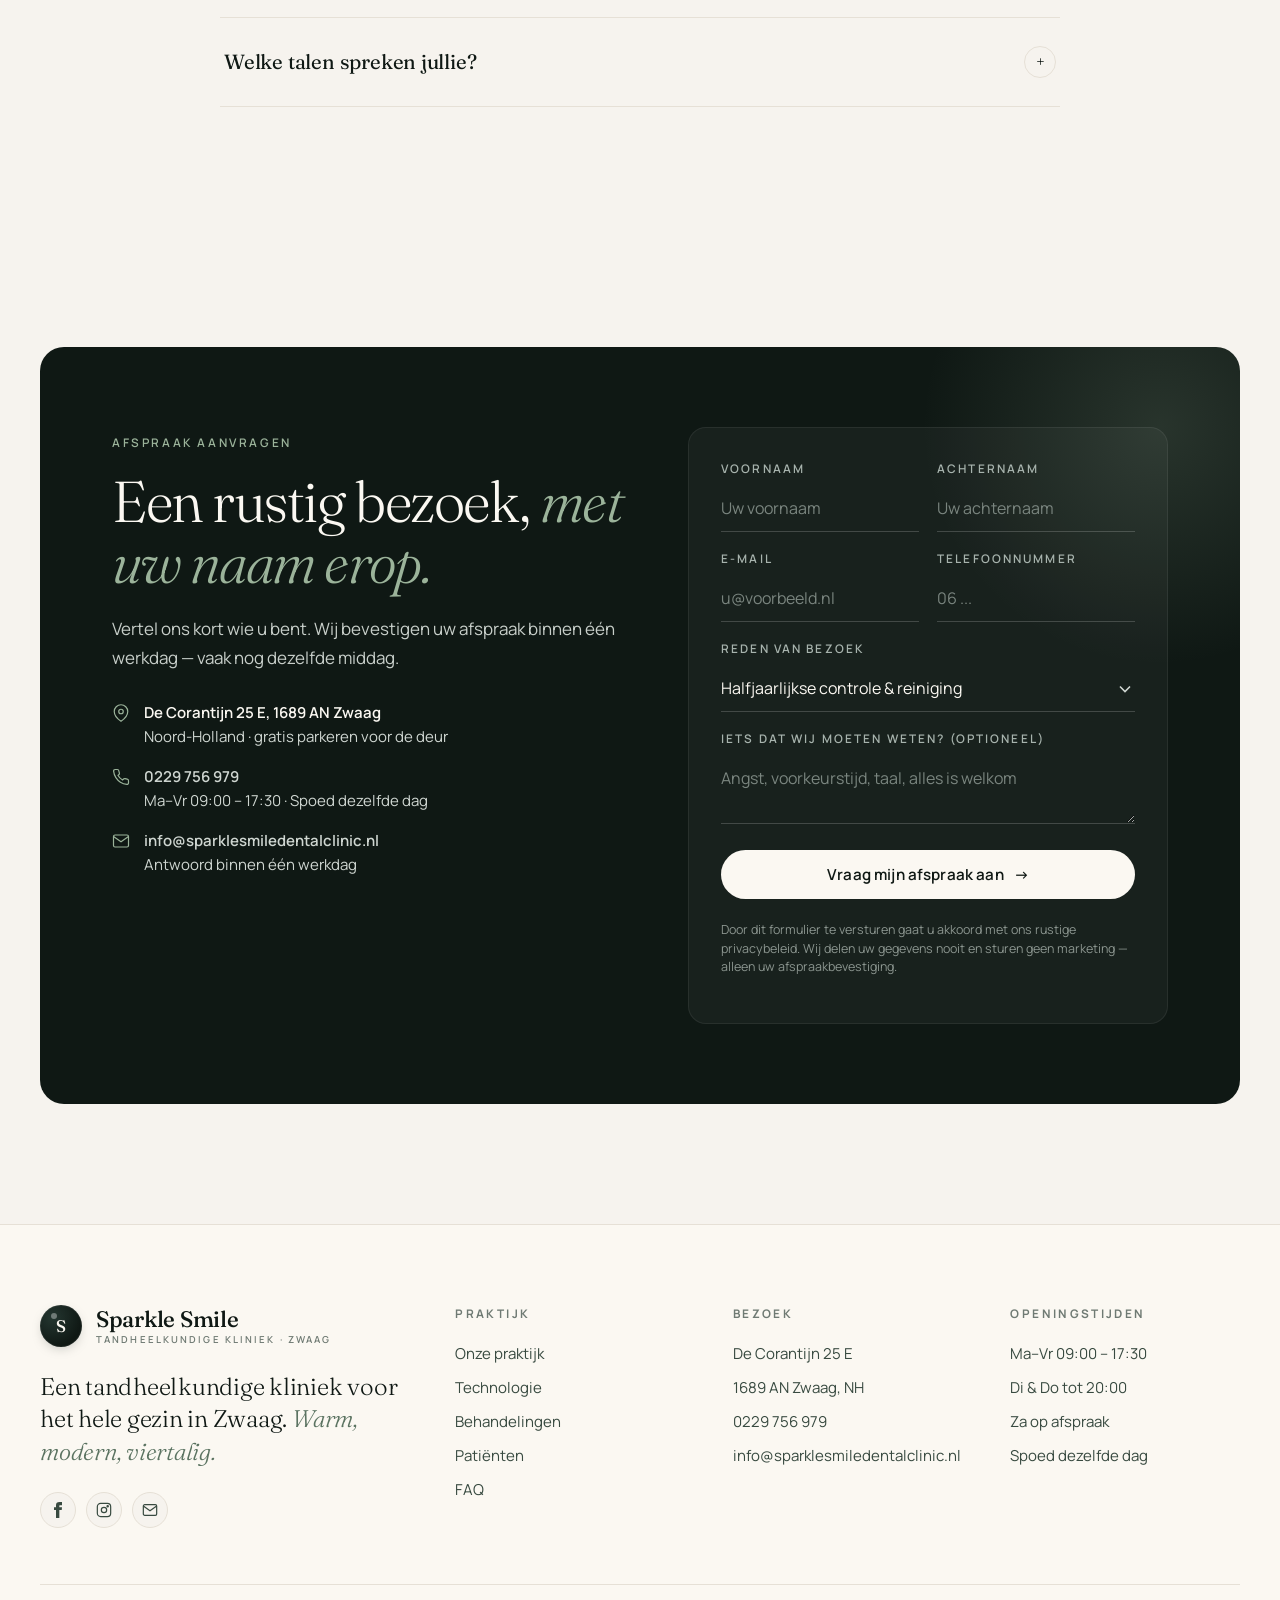
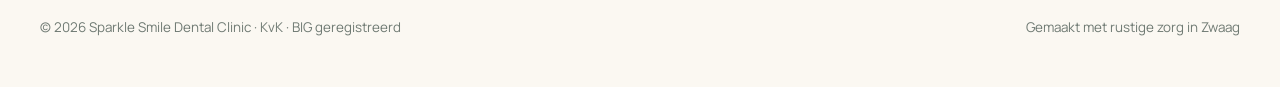
==== commit 43c04236: "Treatments: back to 3-col grid + tone all 6 images to sage palette (filter) for cohesive set" ====
--- a/public/index.html
+++ b/public/index.html
@@ -230,37 +230,22 @@
   .treat-bg .section-head h2 em{color:var(--sage)}
   .treat-bg .section-head p{color:#c8cfca}
   .treat-bg .eyebrow{color:var(--sage)}
-  .treatments{display:flex;flex-direction:column;gap:1px;background:#1f2a25;border-radius:20px;overflow:hidden;border:1px solid #1f2a25}
-  .treat{background:var(--ink);display:grid;grid-template-columns:1fr;min-height:280px;transition:background .5s;cursor:pointer;position:relative;overflow:hidden}
-  @media(min-width:780px){.treat{grid-template-columns:minmax(280px,42%) 1fr;align-items:stretch}
-    .treat:nth-child(even){grid-template-columns:1fr minmax(280px,42%)}
-    .treat:nth-child(even) .treat-img{order:2}
-    .treat:nth-child(even) .treat-body{order:1}}
-  @media(min-width:1180px){.treat{grid-template-columns:minmax(360px,46%) 1fr}
-    .treat:nth-child(even){grid-template-columns:1fr minmax(360px,46%)}}
+  .treatments{display:grid;grid-template-columns:1fr;gap:1px;background:#1f2a25;border-radius:20px;overflow:hidden;border:1px solid #1f2a25}
+  @media(min-width:680px){.treatments{grid-template-columns:1fr 1fr}}
+  @media(min-width:1080px){.treatments{grid-template-columns:1fr 1fr 1fr}}
+  .treat{background:var(--ink);display:flex;flex-direction:column;min-height:280px;transition:background .5s;cursor:pointer;position:relative;overflow:hidden}
+  .treat-img{aspect-ratio:4/3;width:100%;overflow:hidden;background:#1a2520;position:relative}
+  .treat-img picture,.treat-img img{width:100%;height:100%;object-fit:cover;display:block;transition:transform 1.2s cubic-bezier(.22,1,.36,1)}
+  /* Tone treatment imagery toward the sage/cream palette so they read as one set */
+  .treat-img img{filter:saturate(.7) sepia(.18) hue-rotate(48deg) brightness(.95) contrast(1.04)}
+  .treat:hover .treat-img img{transform:scale(1.035)}
+  .treat-body{padding:28px 28px 30px;display:flex;flex-direction:column;gap:14px;position:relative}
+  .treat .num{display:none}
+  .treat .ic{margin-top:-46px;border:3px solid var(--ink);background:var(--sage);color:var(--cream);width:54px;height:54px;border-radius:14px;display:grid;place-items:center;align-self:flex-start;position:relative;z-index:2;box-shadow:0 8px 22px -10px rgba(0,0,0,.5)}
   .treat:hover{background:#162119}
-  .treat-img{aspect-ratio:4/3;width:100%;overflow:hidden;background:#1a2520;position:relative}
-  @media(min-width:780px){.treat-img{aspect-ratio:auto;height:100%;min-height:340px}}
-  @media(min-width:1180px){.treat-img{min-height:420px}}
-  .treat-img picture,.treat-img img{width:100%;height:100%;object-fit:cover;display:block;transition:transform 1.2s cubic-bezier(.22,1,.36,1)}
-  .treat:hover .treat-img img{transform:scale(1.035)}
-  .treat-body{padding:36px 28px 38px;display:flex;flex-direction:column;gap:18px;justify-content:center;position:relative}
-  @media(min-width:780px){.treat-body{padding:48px 44px}}
-  @media(min-width:1180px){.treat-body{padding:72px 72px}}
-  .treat .ic{width:42px;height:42px;border-radius:10px;background:rgba(155,179,154,.14);display:grid;place-items:center;color:var(--sage);margin-top:-66px;border:3px solid var(--ink);position:relative;z-index:1;align-self:flex-start}
-  @media(min-width:780px){.treat .ic{margin-top:0;border:none;background:rgba(155,179,154,.1);width:46px;height:46px}}
-  .treat h3{font-size:1.7rem}
-  @media(min-width:780px){.treat h3{font-size:clamp(1.7rem,2.4vw,2.3rem);line-height:1.1;letter-spacing:-.015em}}
-  .treat p{font-size:1rem}
-  @media(min-width:780px){.treat p{font-size:1.02rem;line-height:1.7;max-width:48ch}}
-  .treat .price{margin-top:10px}
-  @media(min-width:780px){.treat .price{margin-top:20px;padding-top:22px}}
-  .treat .num{display:none;position:absolute;top:24px;right:28px;font-family:var(--serif);font-style:italic;font-size:.85rem;color:var(--sage);opacity:.6;letter-spacing:.05em}
-  @media(min-width:780px){.treat .num{display:block;top:32px;right:40px;font-size:.95rem}}
-  @media(min-width:1180px){.treat .num{top:48px;right:60px}}
-  .treat h3{font-family:var(--serif);font-weight:400;font-size:1.55rem;margin:0;letter-spacing:-.01em;line-height:1.15}
-  .treat p{margin:0;color:#a7b3ad;font-size:.96rem;line-height:1.65;flex:1}
-  .treat .price{font-family:var(--serif);font-style:italic;color:var(--sage);font-size:.92rem;border-top:1px solid #2a3631;padding-top:16px;display:flex;justify-content:space-between;align-items:baseline}
+  .treat h3{font-family:var(--serif);font-weight:400;font-size:1.45rem;margin:0;letter-spacing:-.01em;line-height:1.2}
+  .treat p{margin:0;color:#a7b3ad;font-size:.95rem;line-height:1.65;flex:1}
+  .treat .price{font-family:var(--serif);font-style:italic;color:var(--sage);font-size:.9rem;border-top:1px solid #2a3631;padding-top:14px;margin-top:6px;display:flex;justify-content:space-between;align-items:baseline}
   .treat .price b{font-style:normal;color:var(--cream);font-weight:500}
 
   /* TECH HIGHLIGHT */
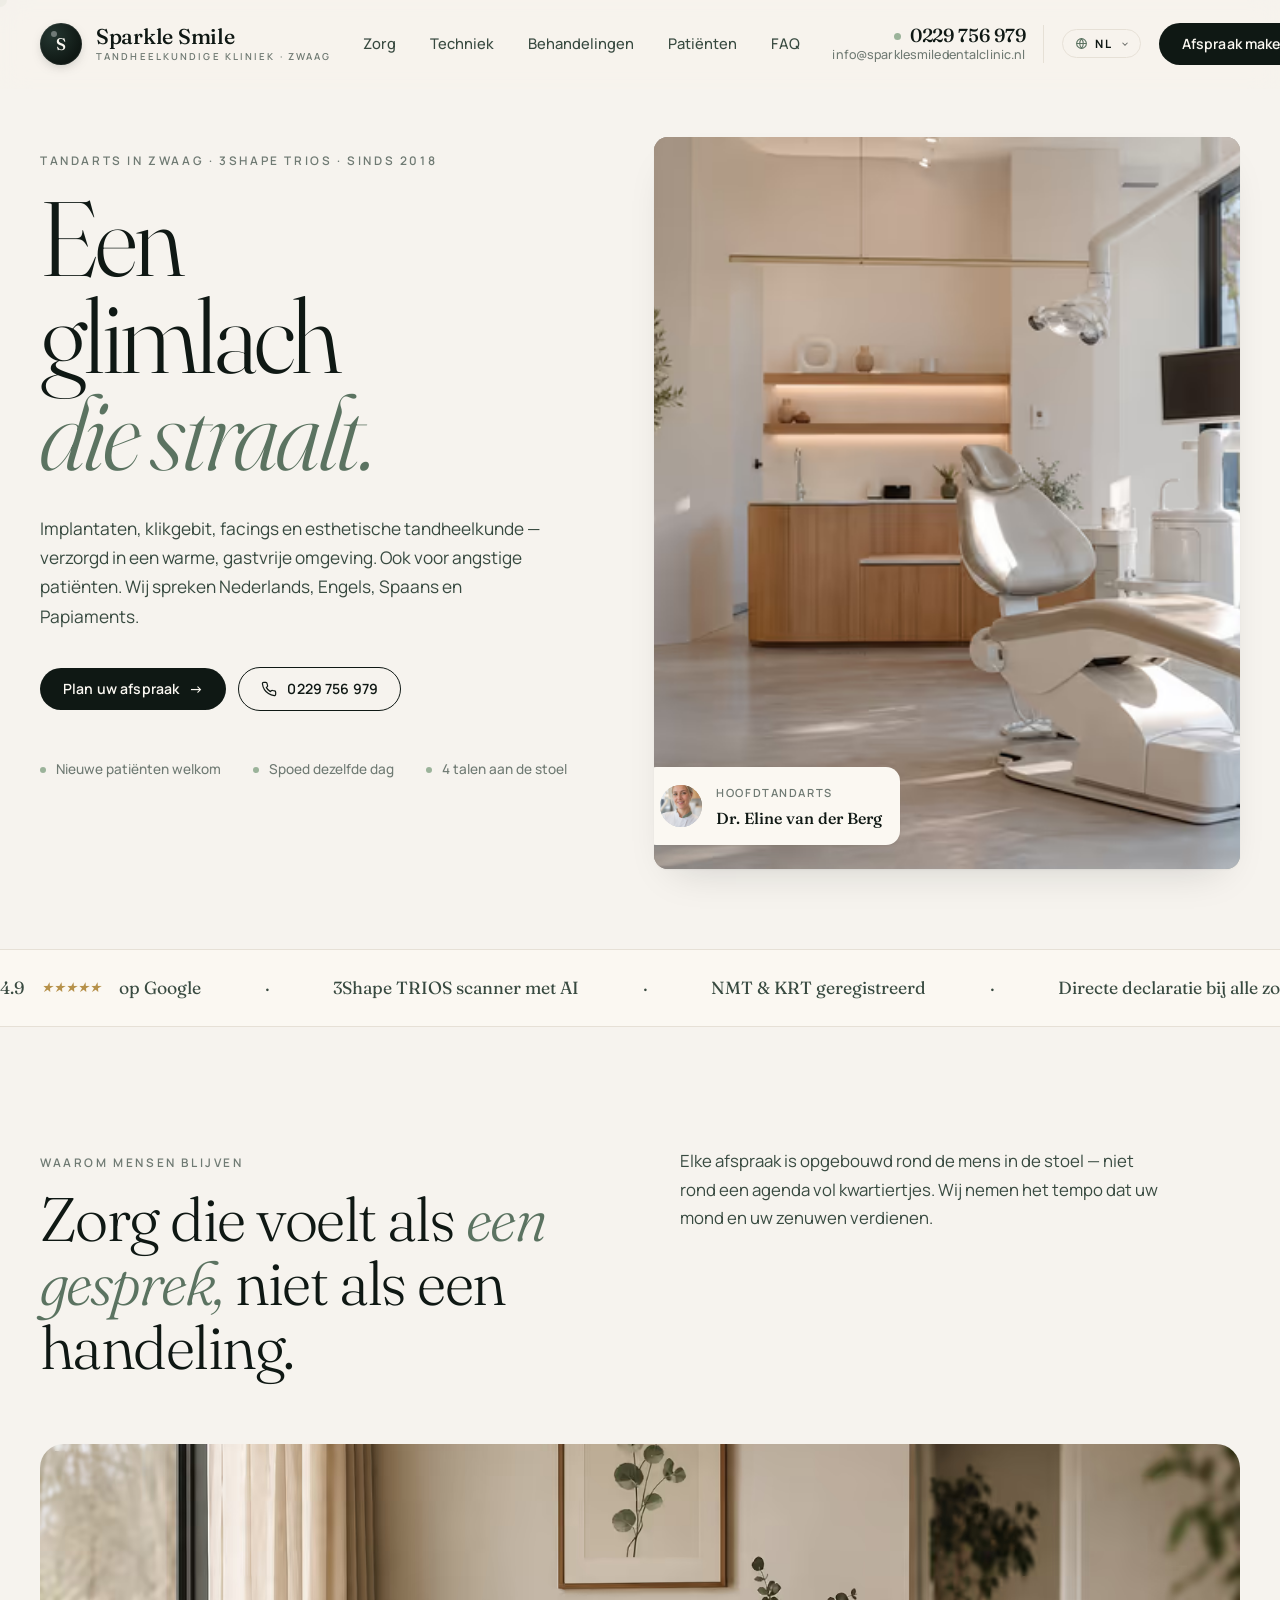
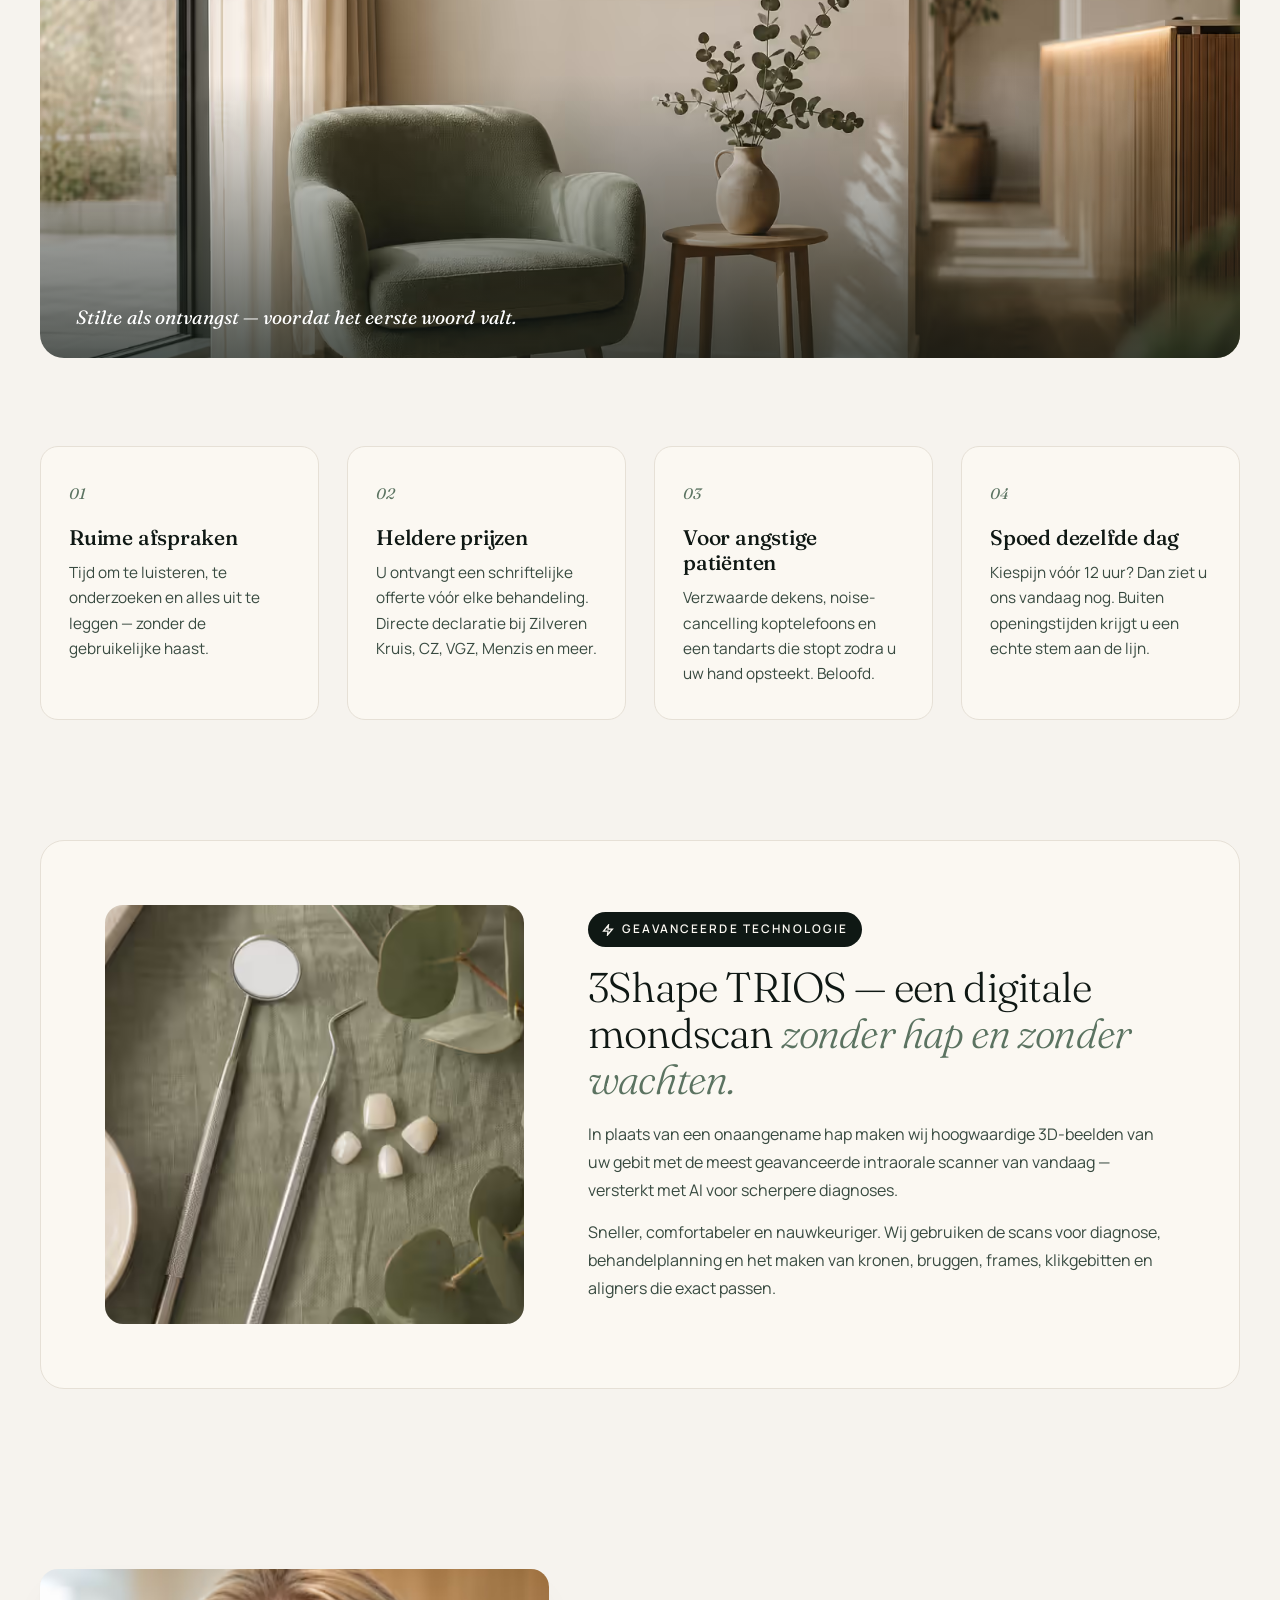
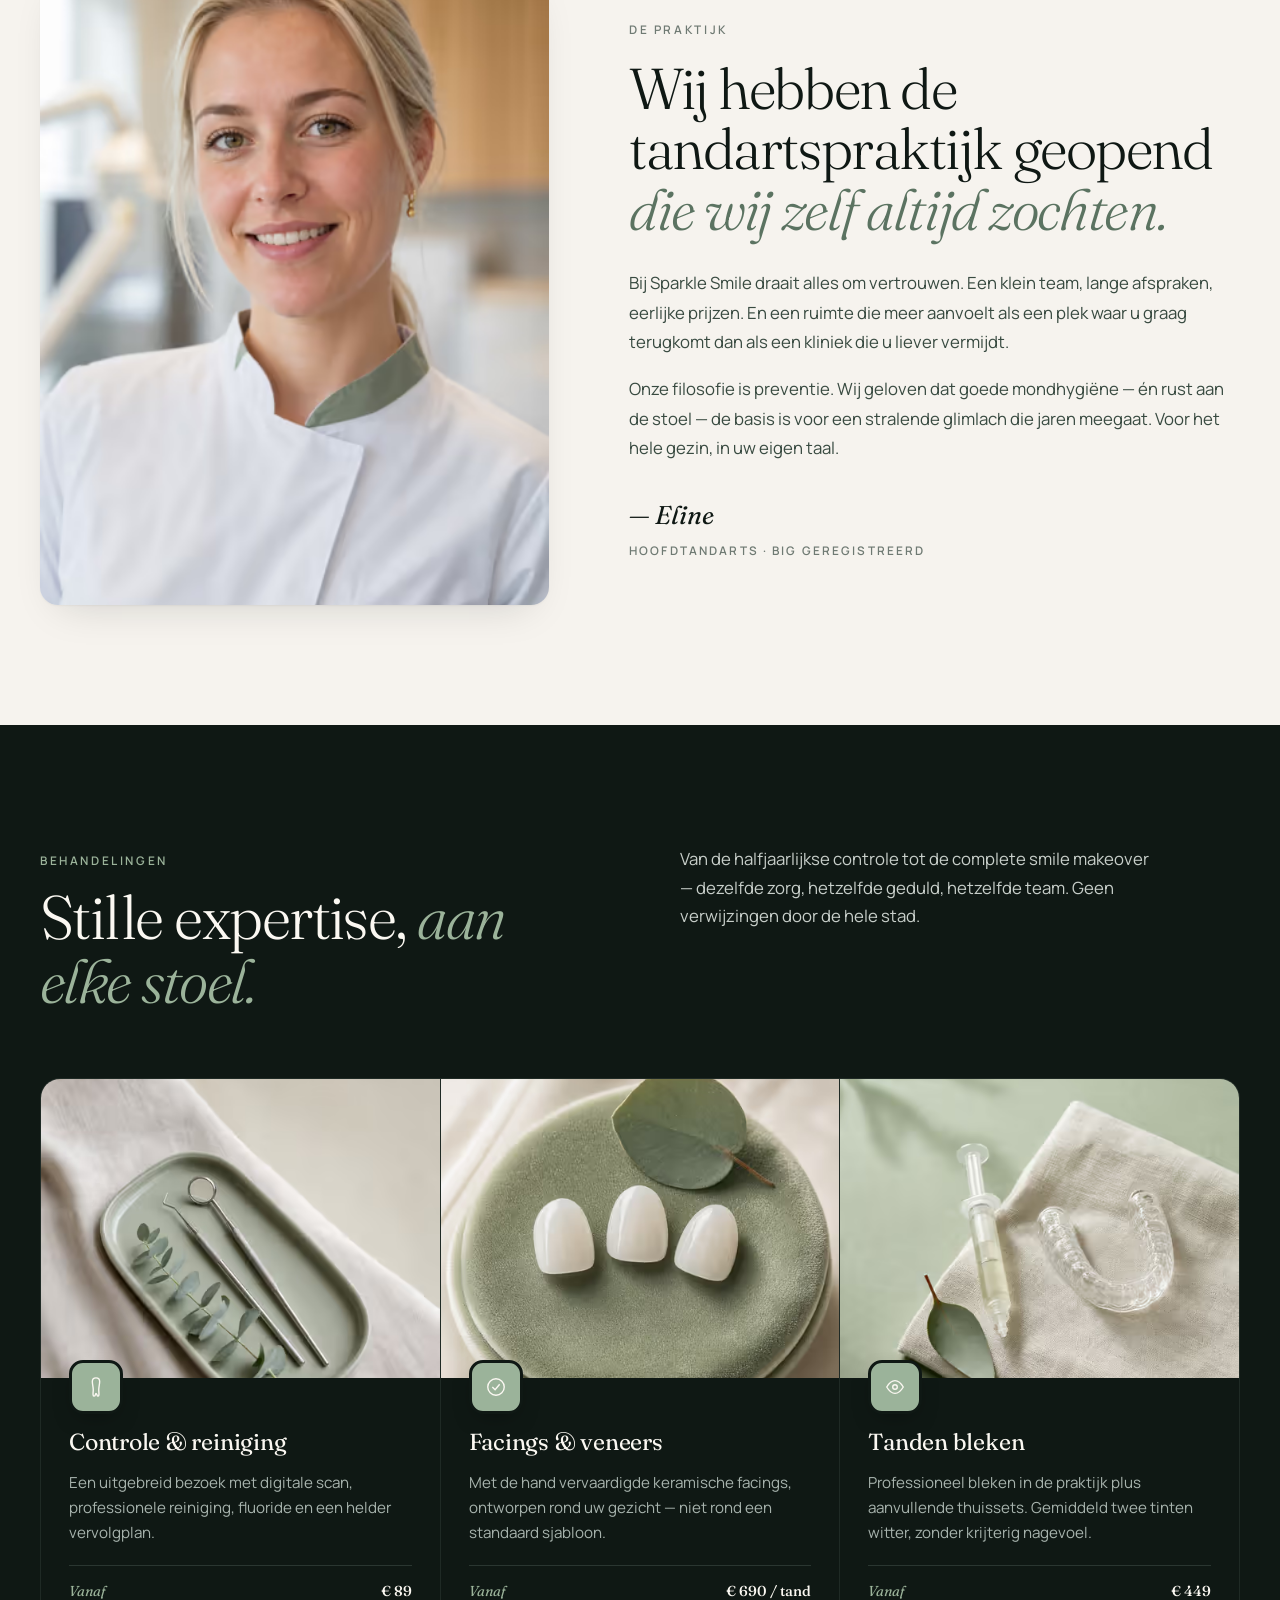
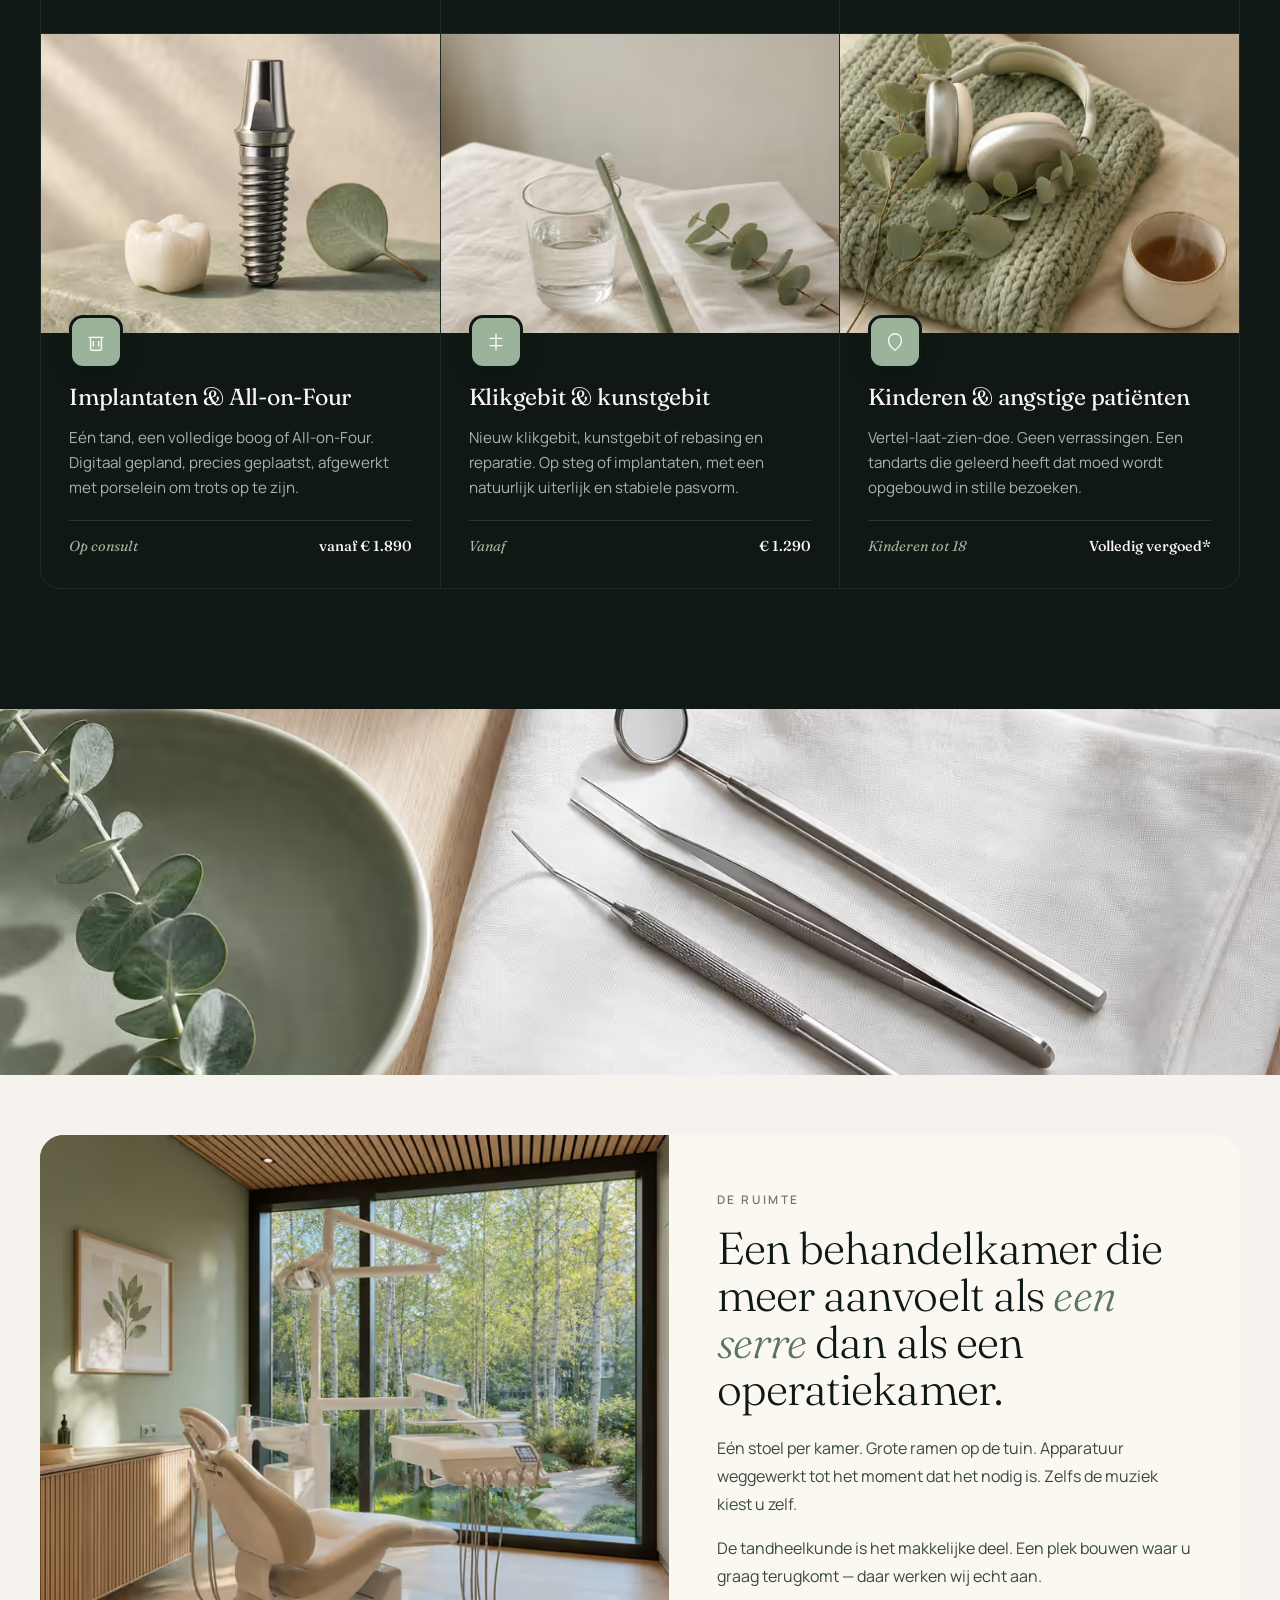
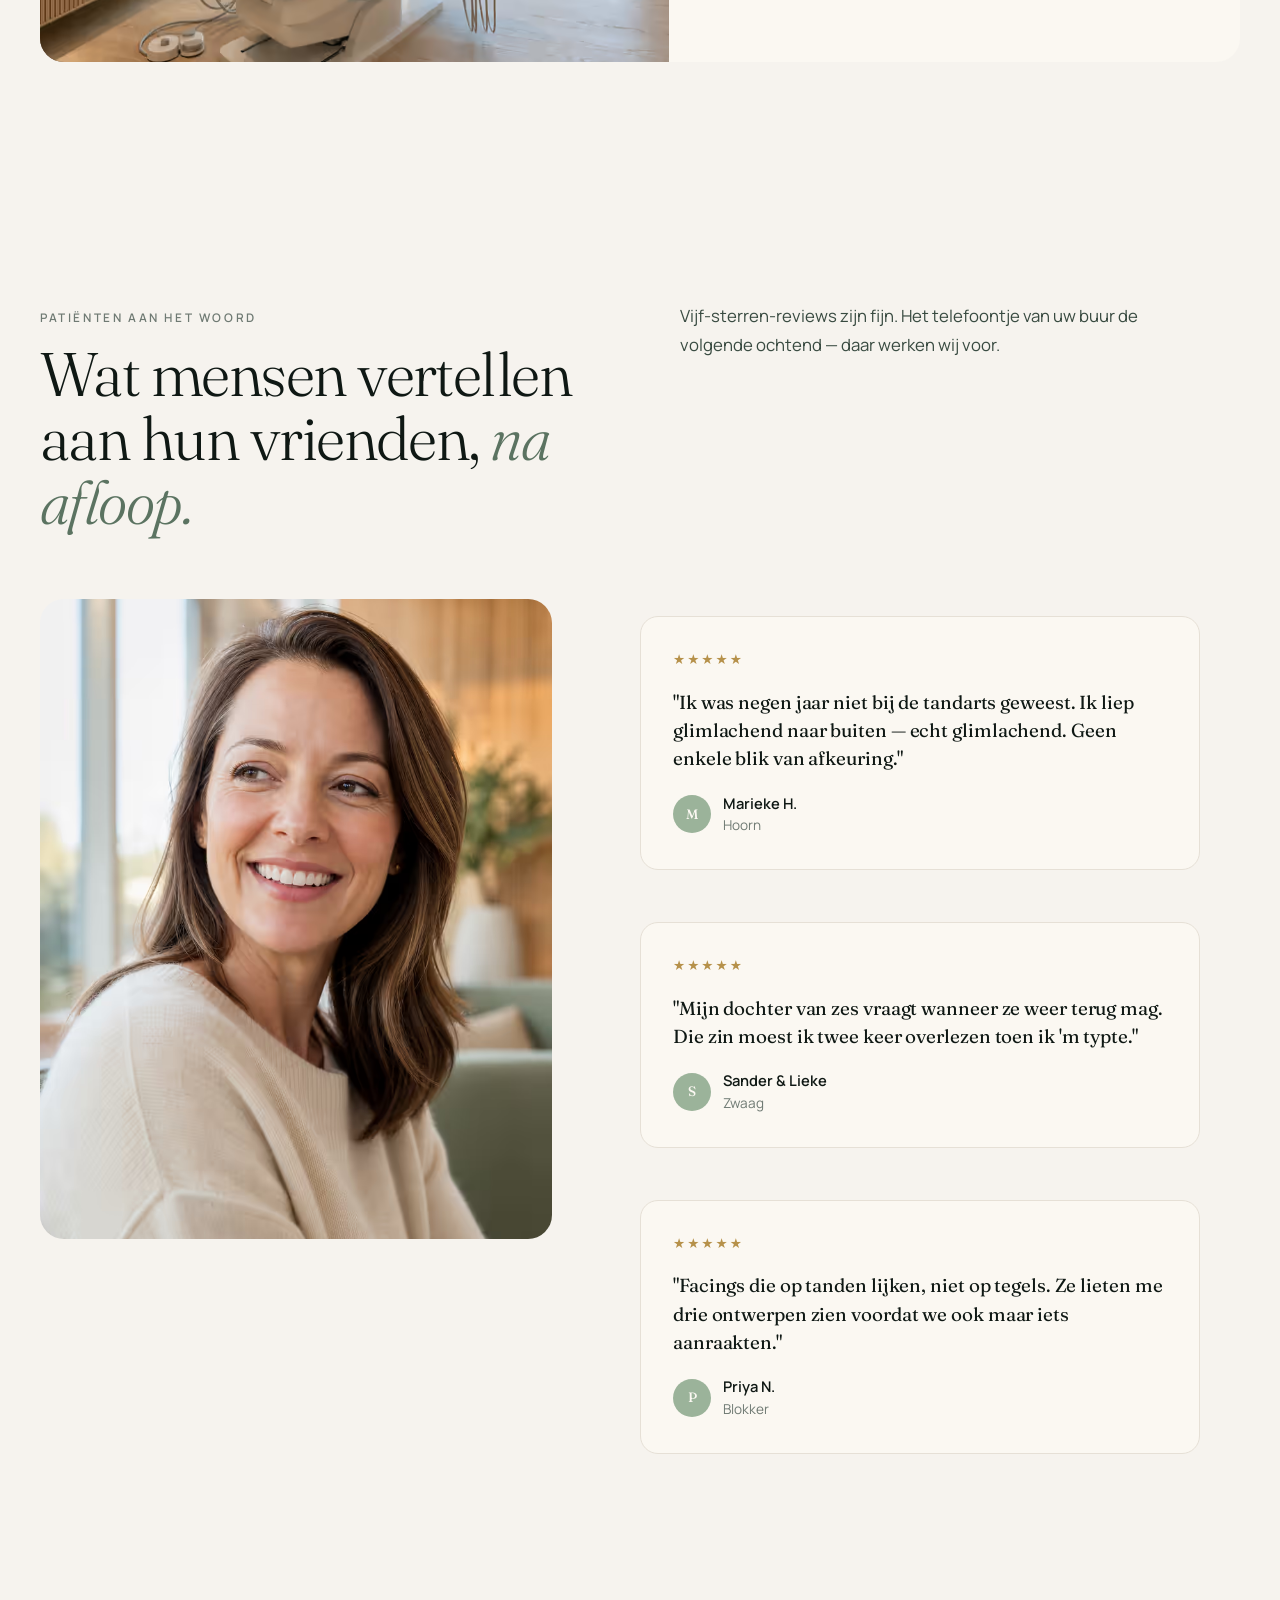
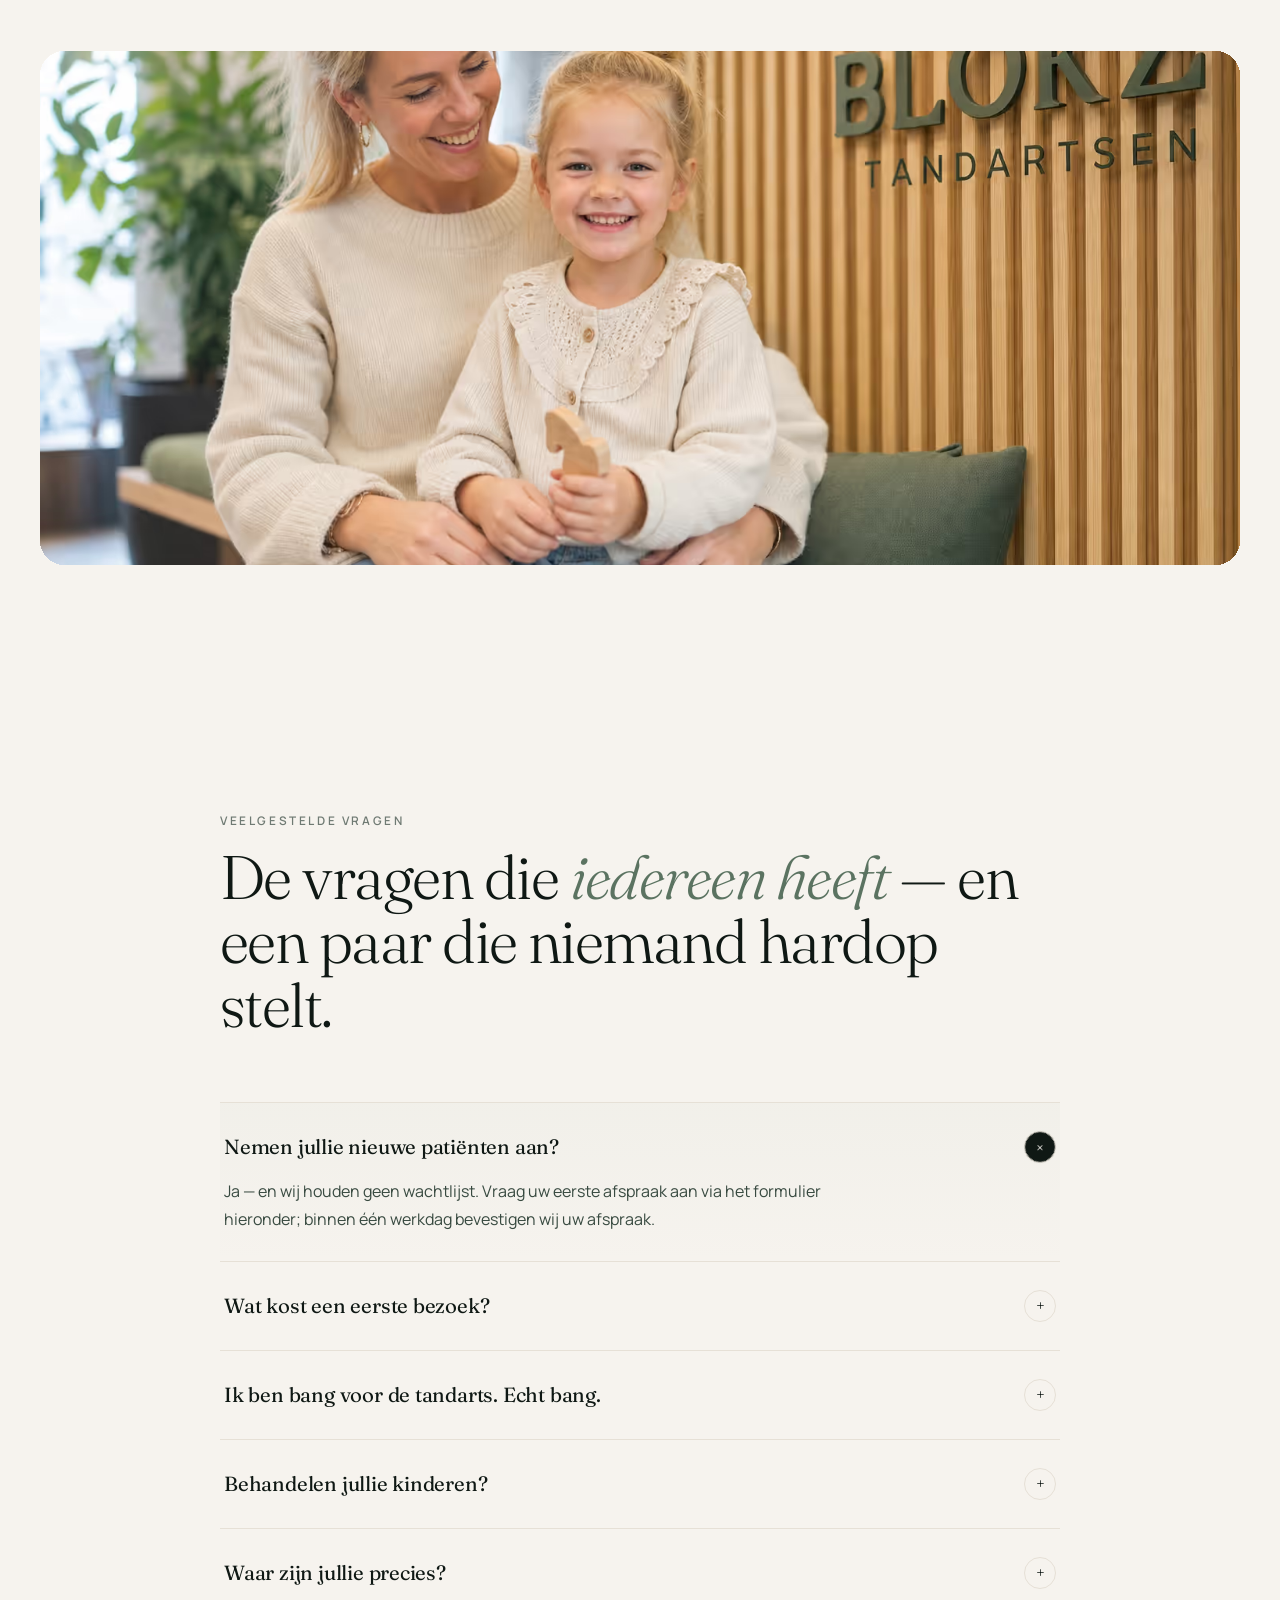
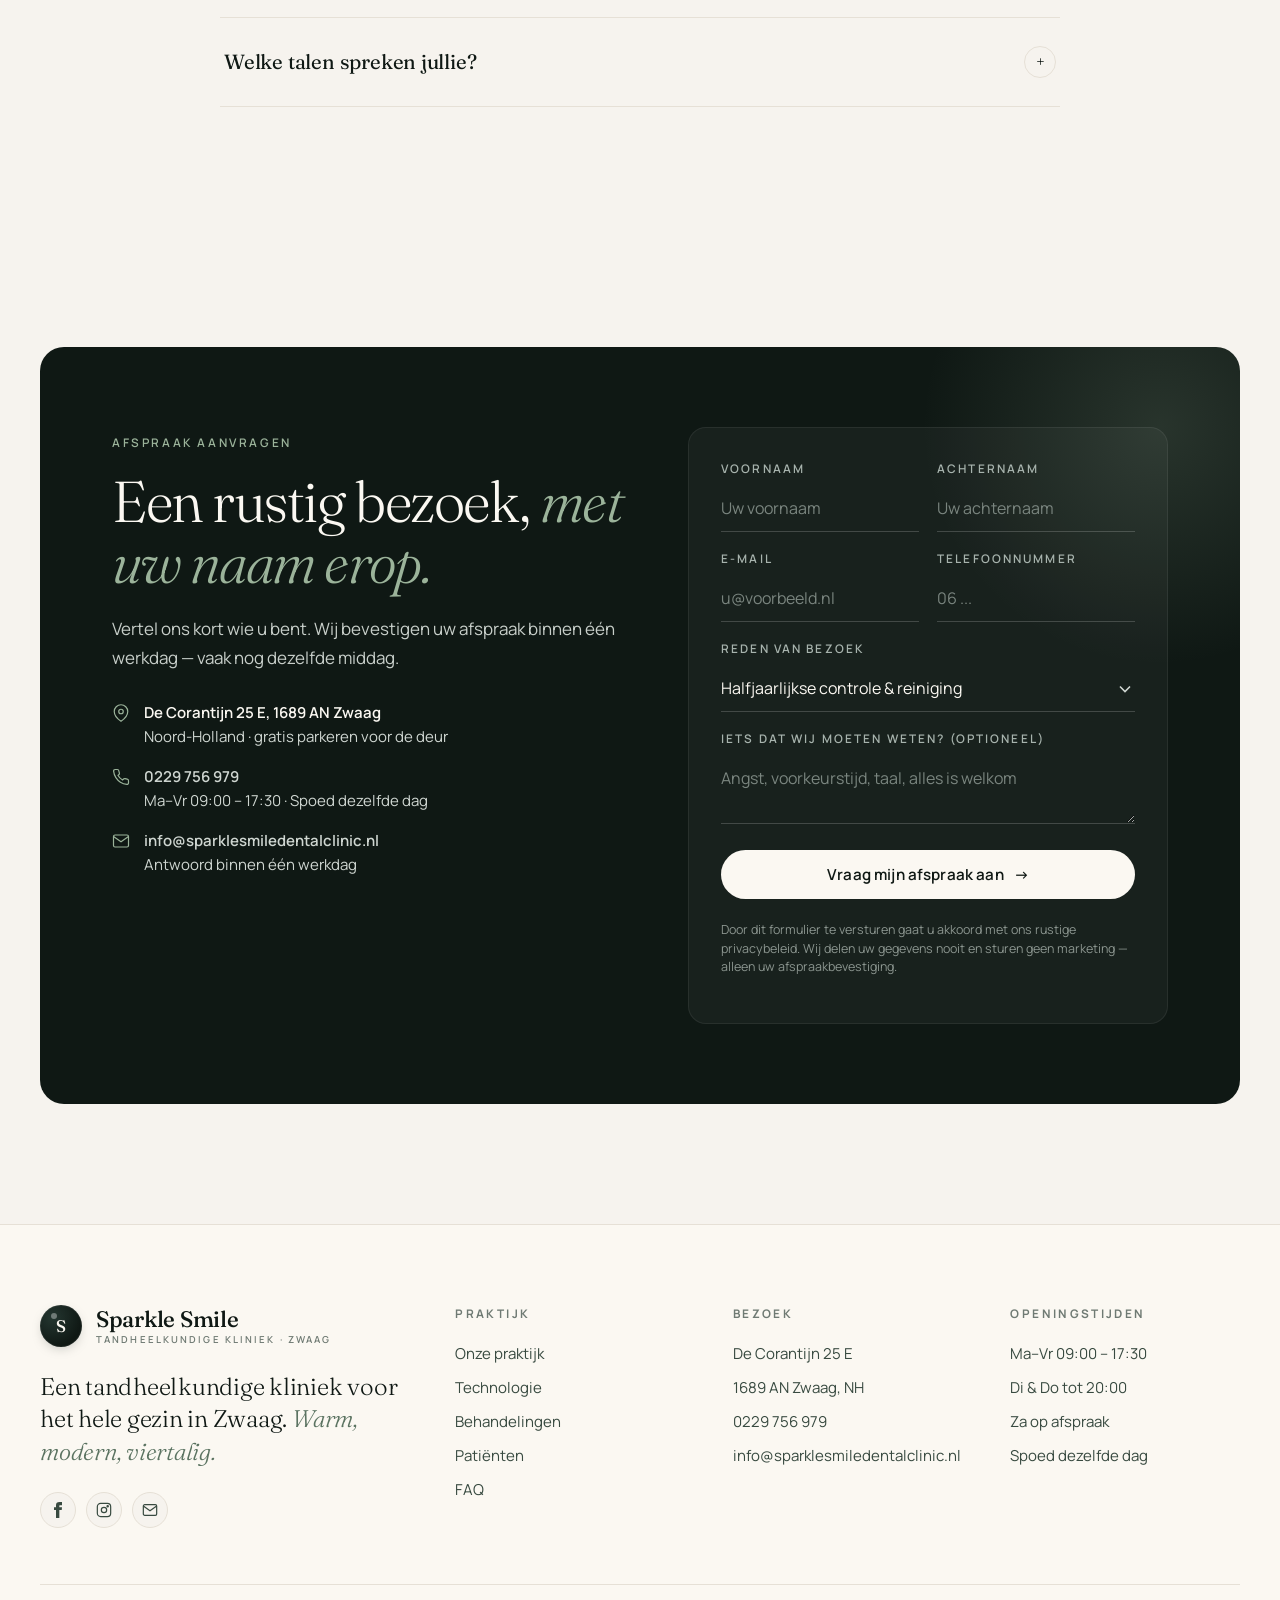
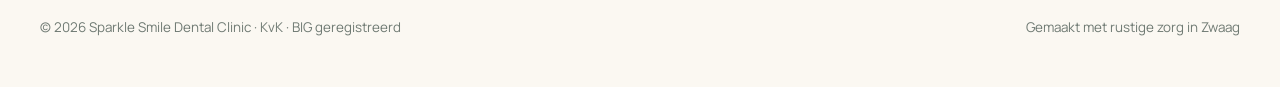
==== commit 0fa9932c: "Treatments: regen all 6 images natively in sage/cream palette + remove CSS filter; mobile hero text-" ====
--- a/public/index.html
+++ b/public/index.html
@@ -161,12 +161,12 @@
   /* HERO */
   .hero{position:relative;padding-top:32px;padding-bottom:64px;overflow:hidden}
   .hero-grid{display:grid;grid-template-columns:1fr;gap:32px;align-items:end}
+  /* Mobile: text first, image second (natural source order) */
   /* MOBILE: image first */
-  .hero-img-wrap{order:-1}
+  .hero-img-wrap{order:0}
   @media(min-width:980px){
     .hero{padding-top:48px;padding-bottom:80px}
     .hero-grid{grid-template-columns:1fr 1.08fr;gap:72px;align-items:start}
-    .hero-img-wrap{order:0}
     .hero-text{padding-top:8px}
   }
   .hero h1{font-size:clamp(3rem,11vw,6.6rem);margin:18px 0 0}
@@ -236,8 +236,7 @@
   .treat{background:var(--ink);display:flex;flex-direction:column;min-height:280px;transition:background .5s;cursor:pointer;position:relative;overflow:hidden}
   .treat-img{aspect-ratio:4/3;width:100%;overflow:hidden;background:#1a2520;position:relative}
   .treat-img picture,.treat-img img{width:100%;height:100%;object-fit:cover;display:block;transition:transform 1.2s cubic-bezier(.22,1,.36,1)}
-  /* Tone treatment imagery toward the sage/cream palette so they read as one set */
-  .treat-img img{filter:saturate(.7) sepia(.18) hue-rotate(48deg) brightness(.95) contrast(1.04)}
+  /* Treatment imagery is natively sage-toned, no filter needed */
   .treat:hover .treat-img img{transform:scale(1.035)}
   .treat-body{padding:28px 28px 30px;display:flex;flex-direction:column;gap:14px;position:relative}
   .treat .num{display:none}
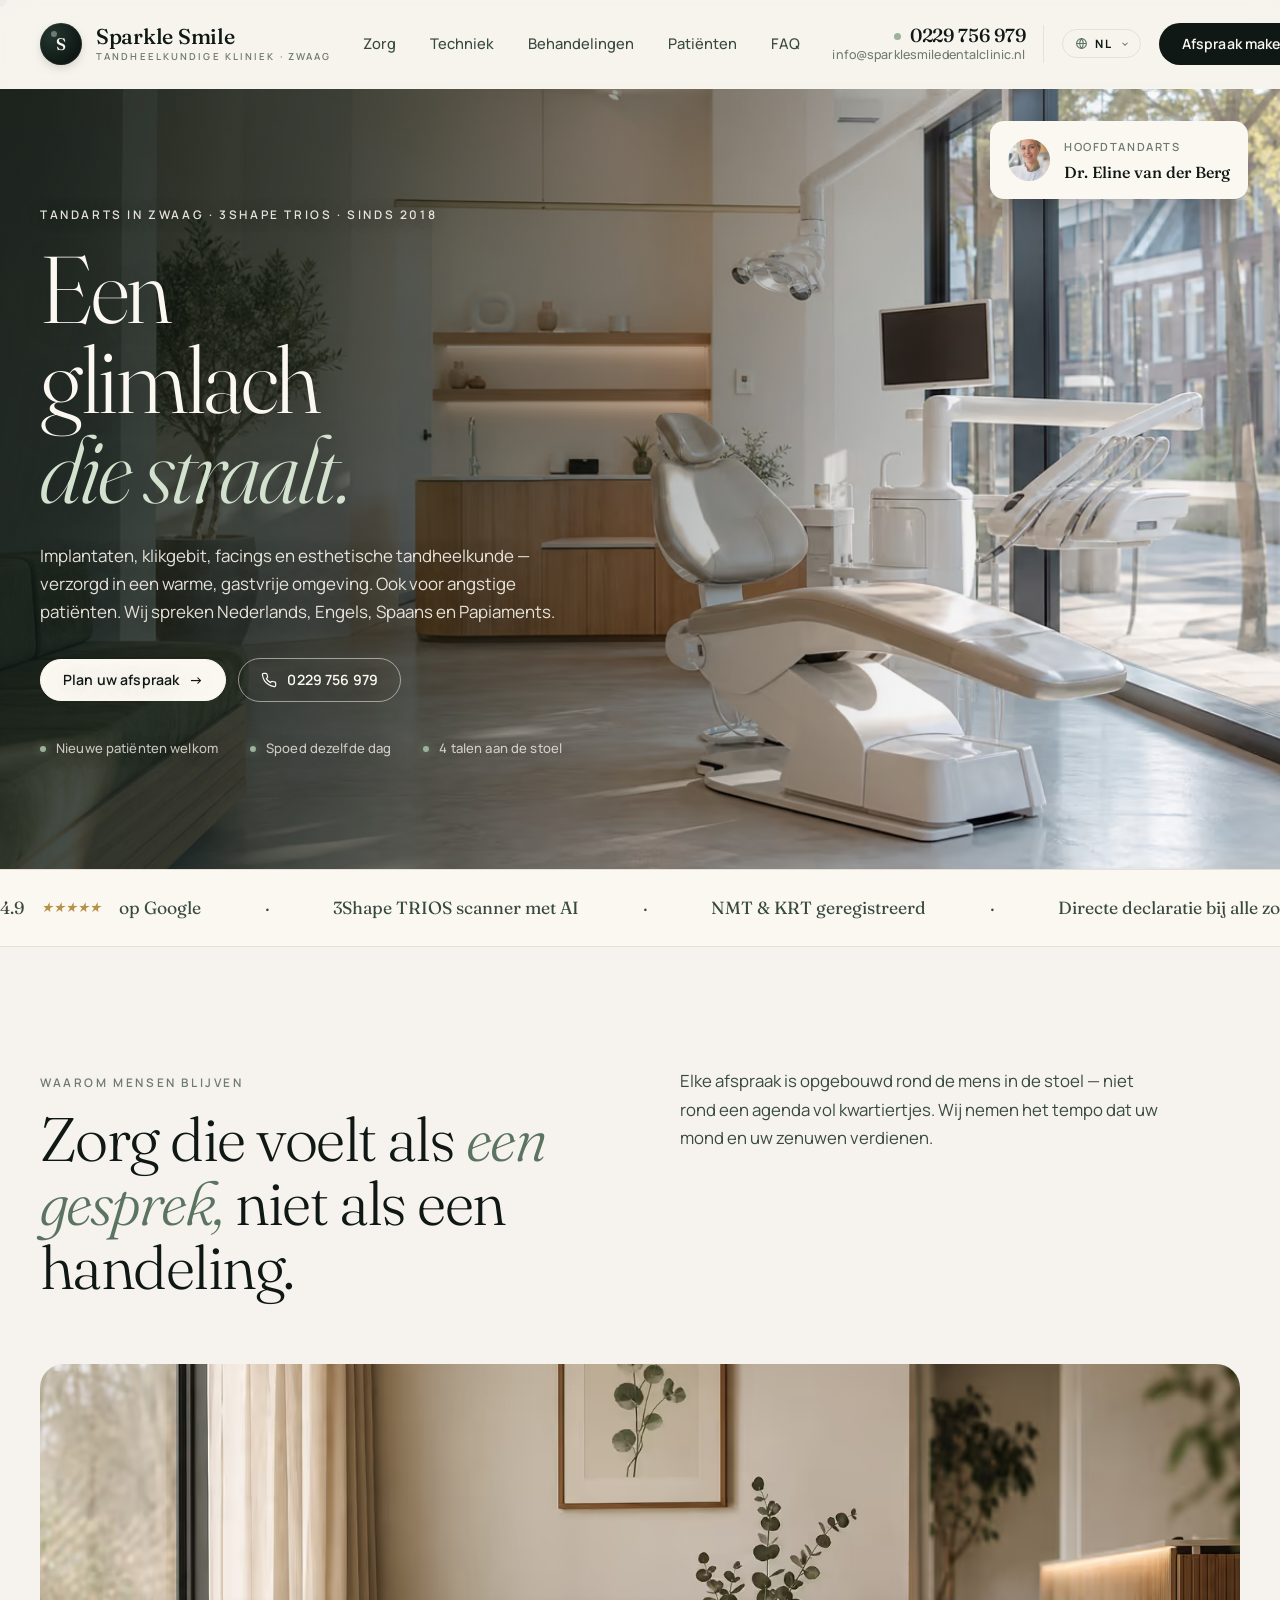
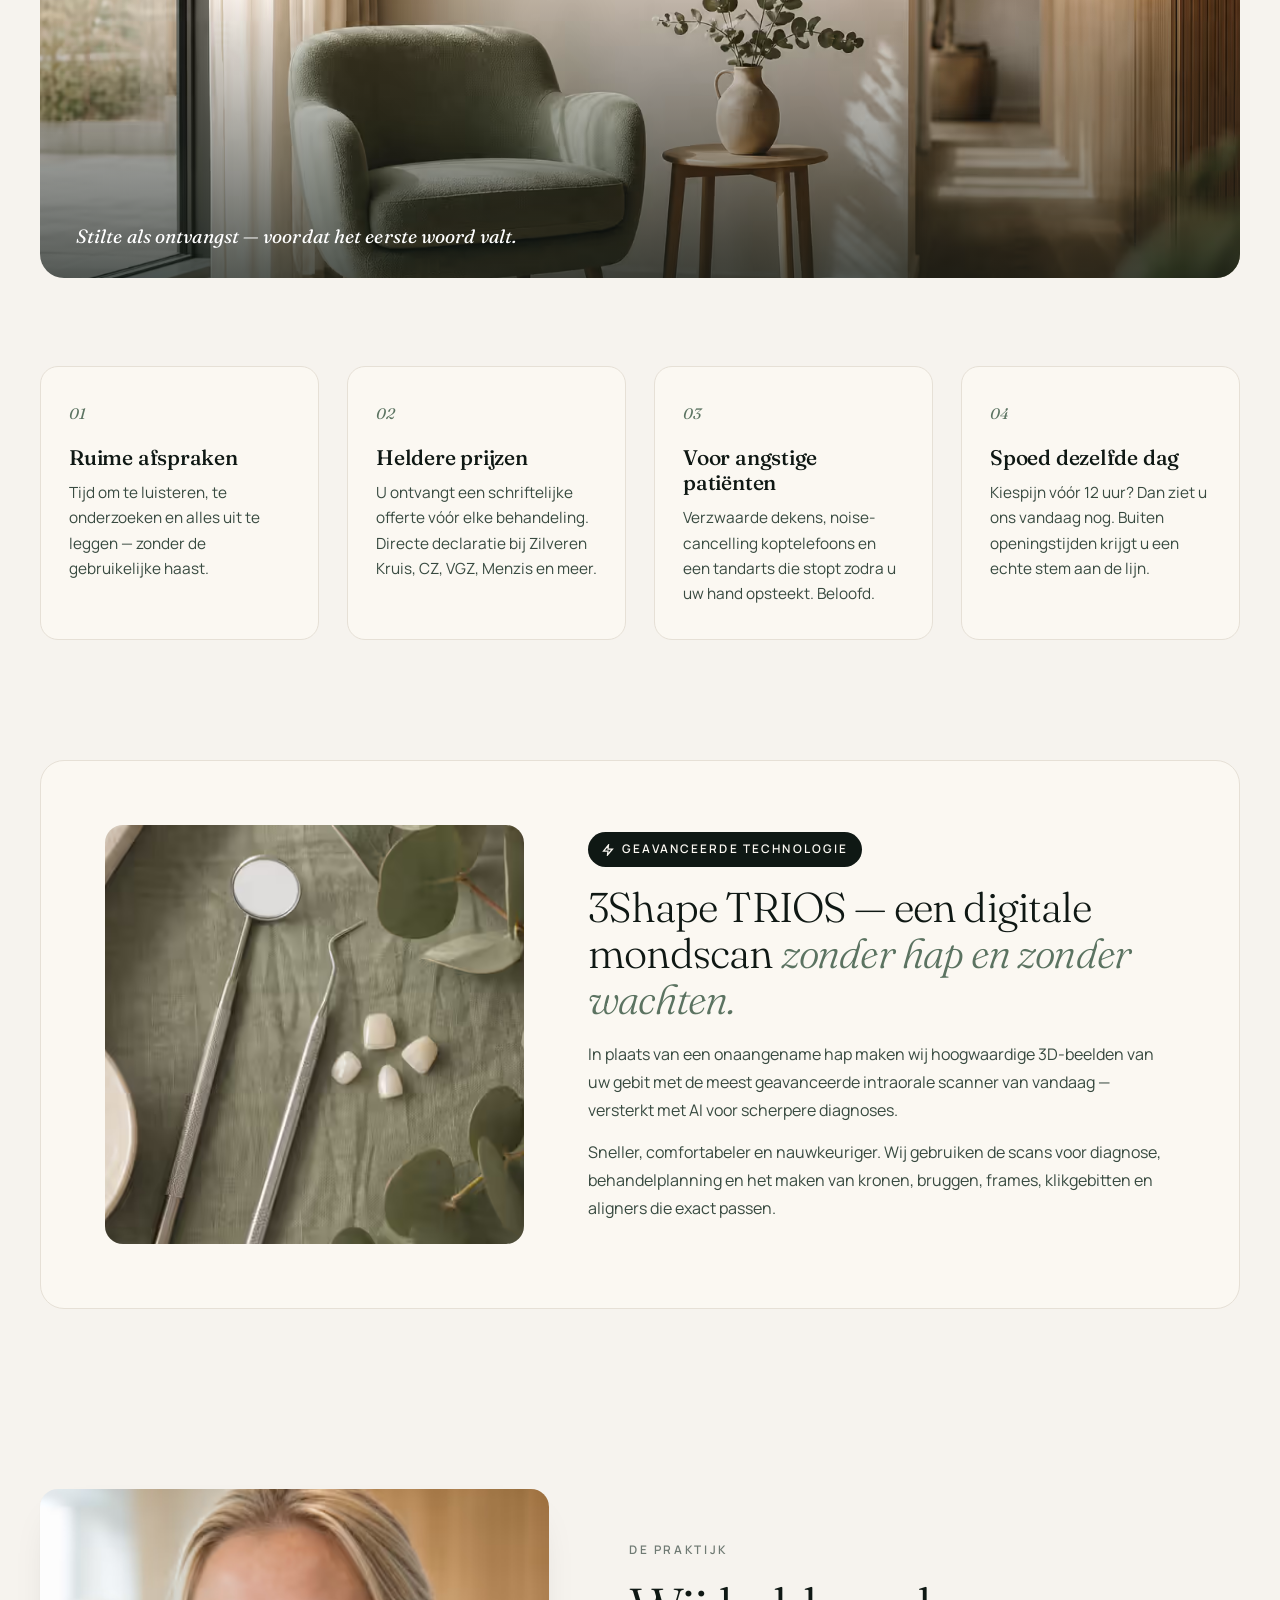
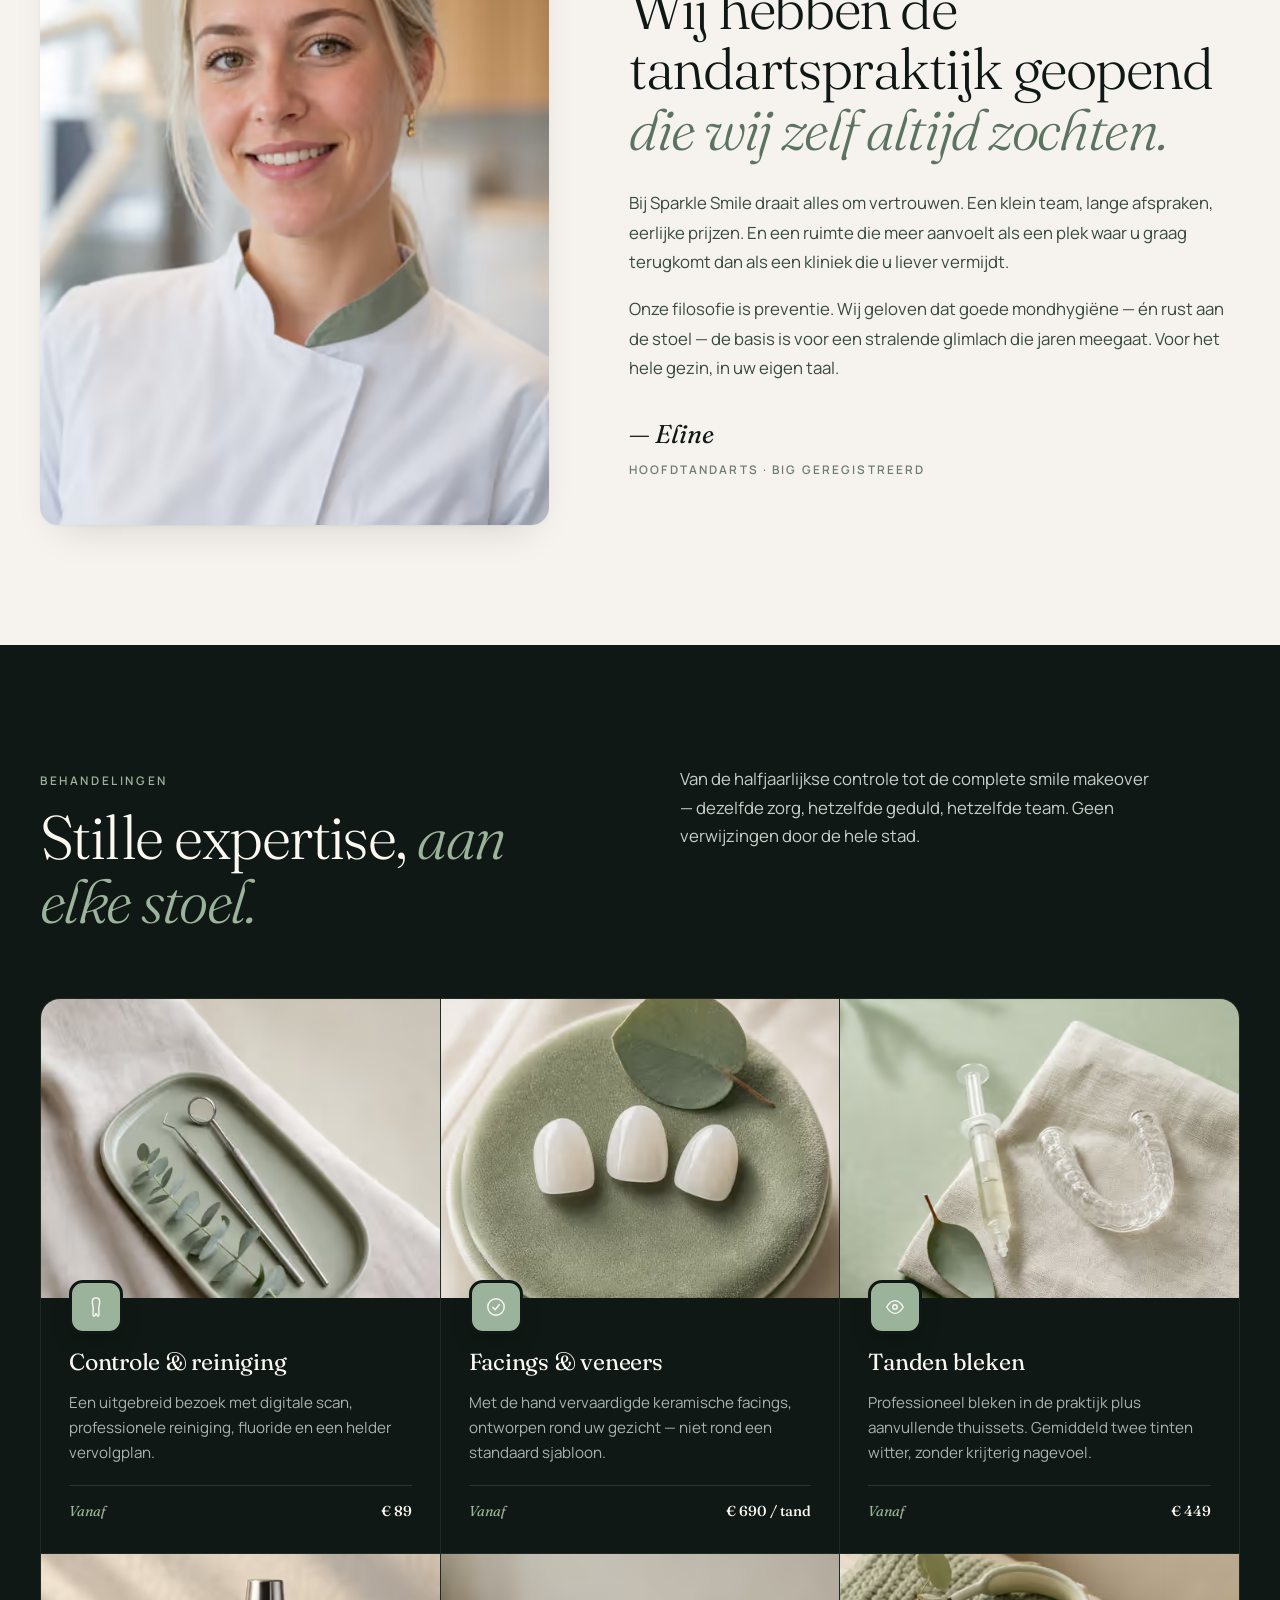
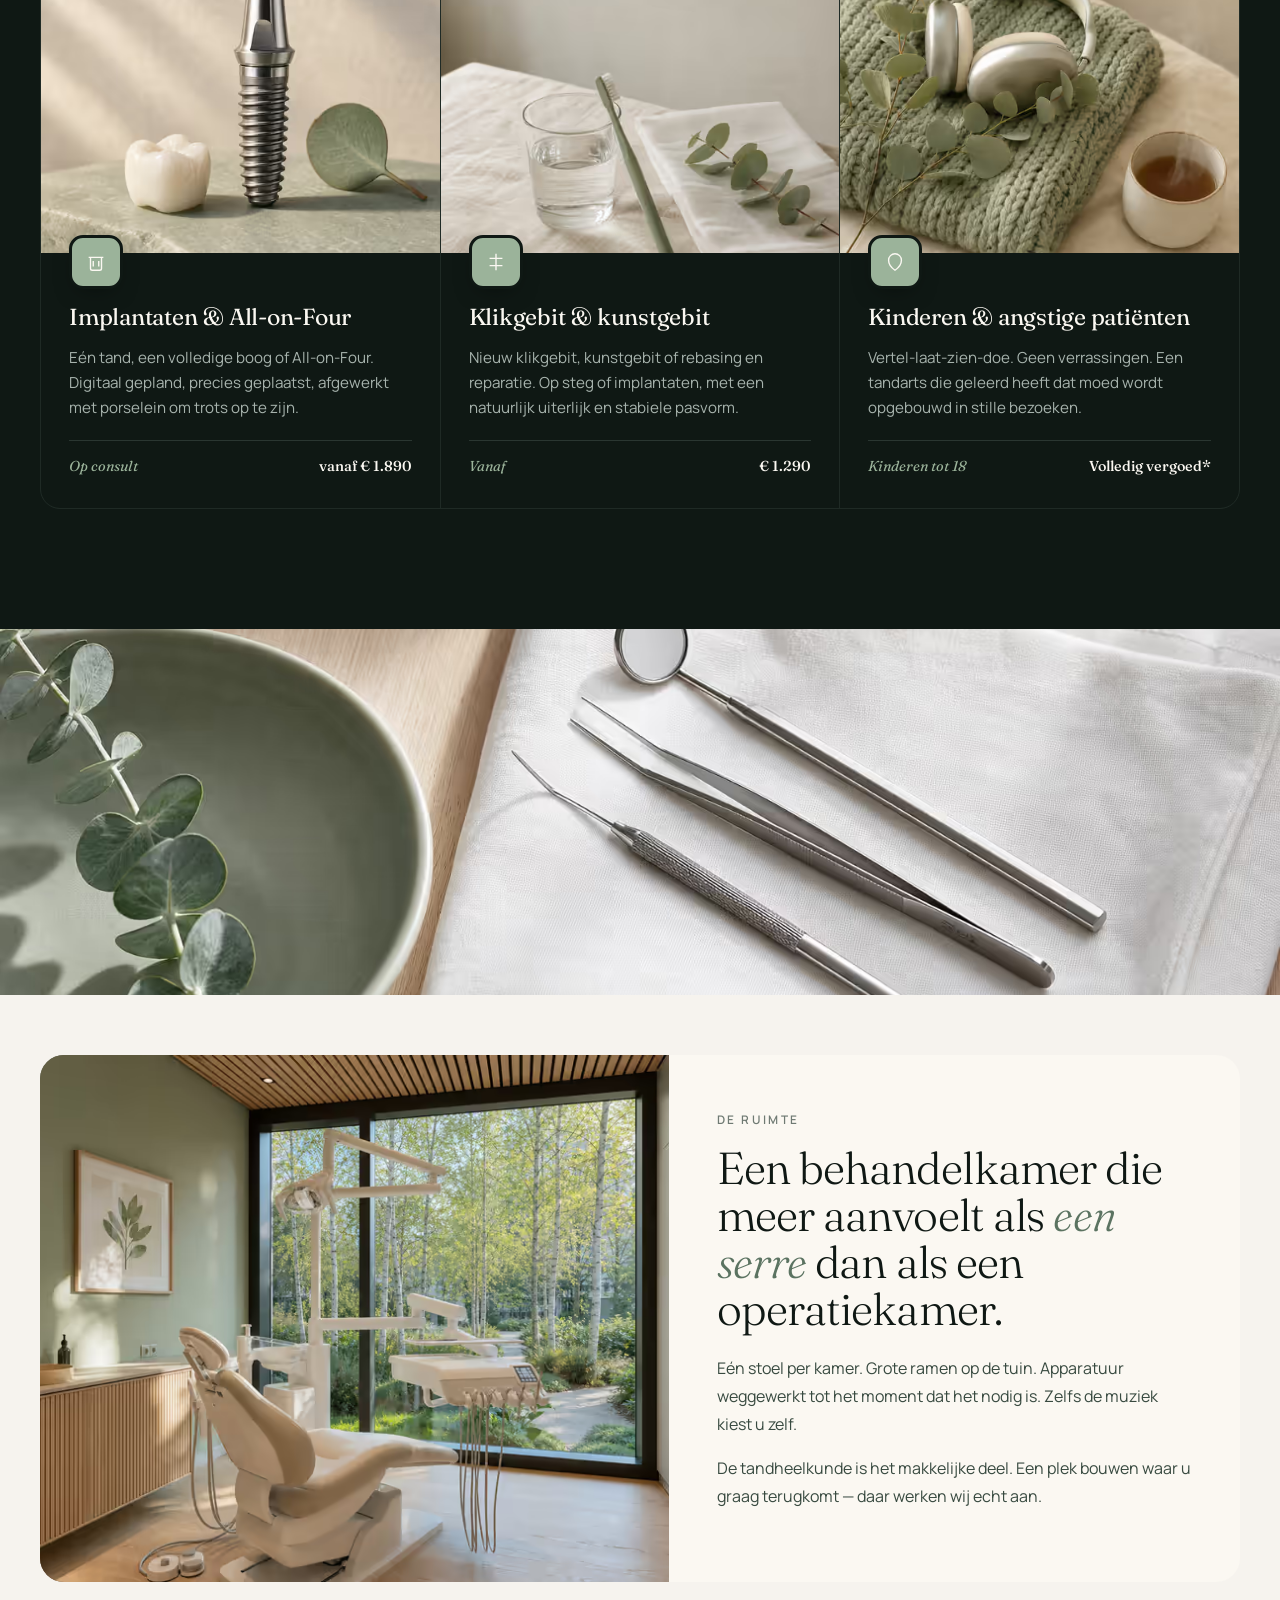
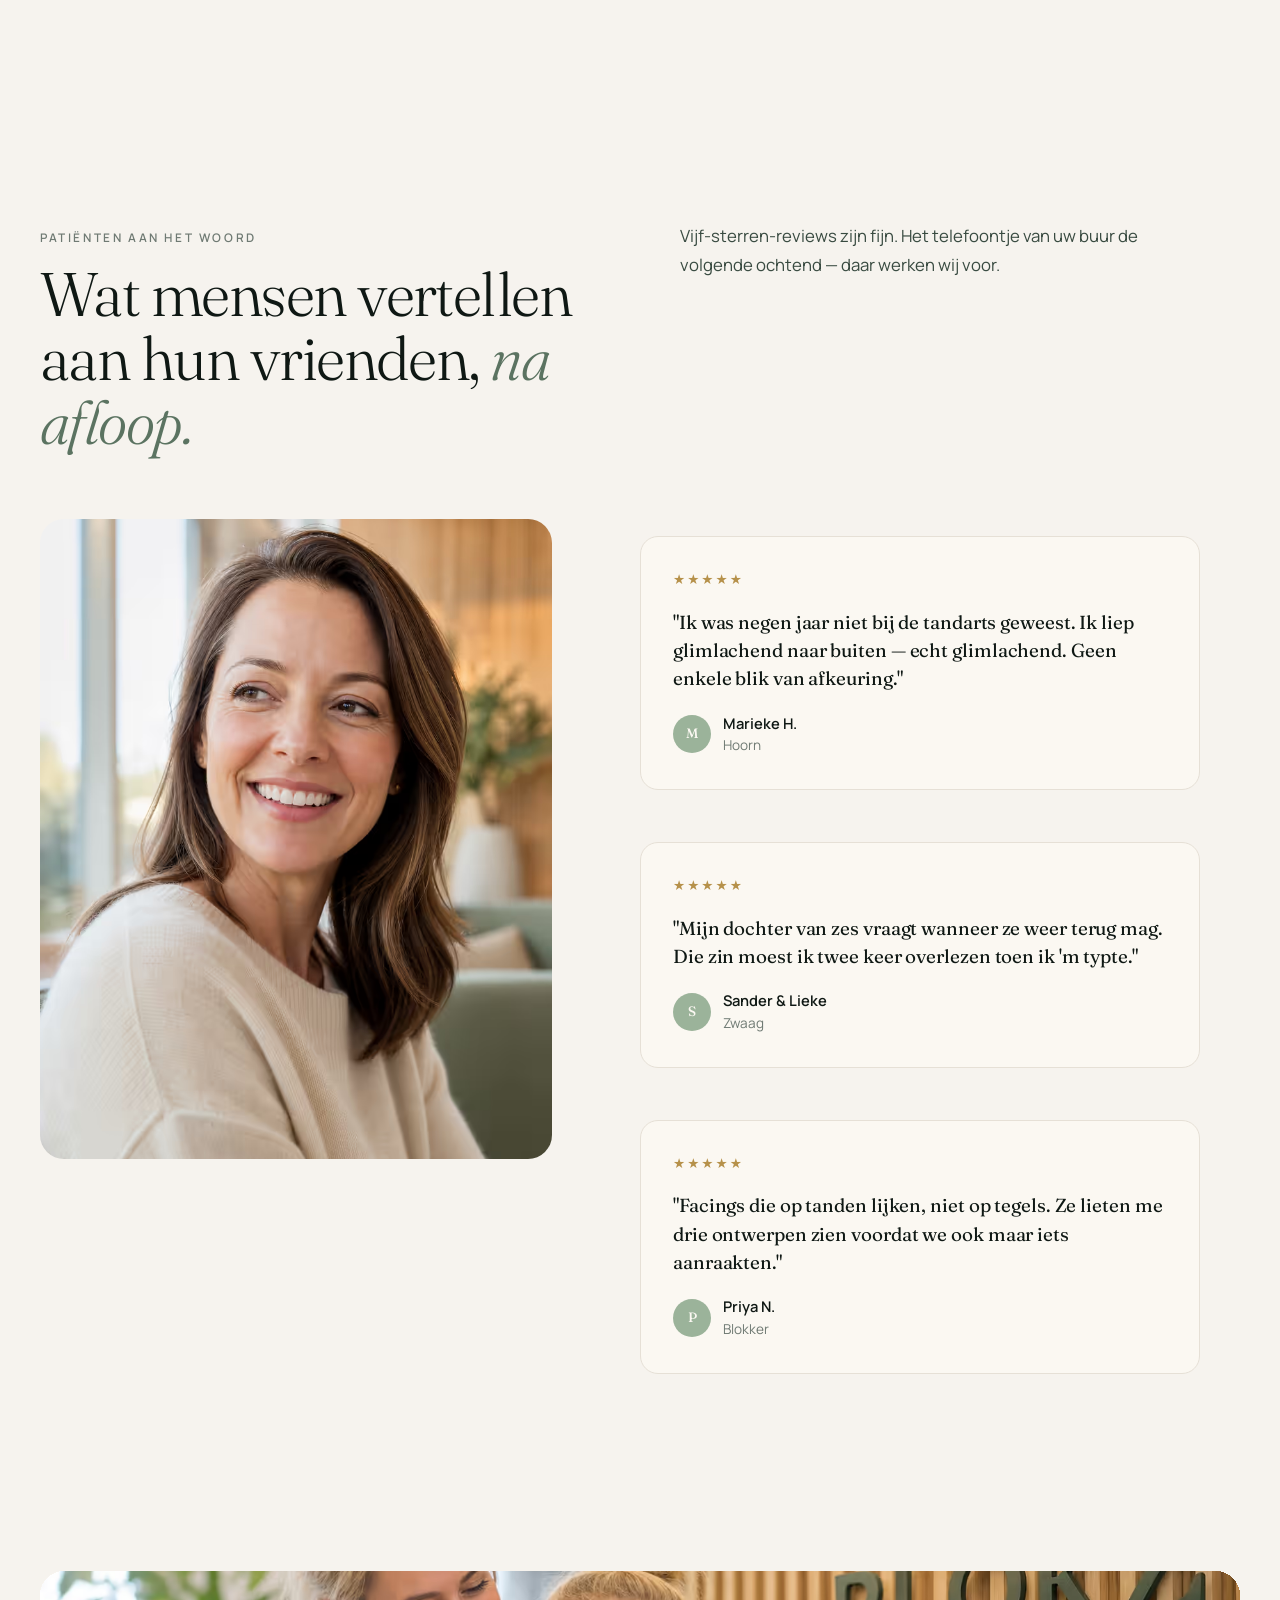
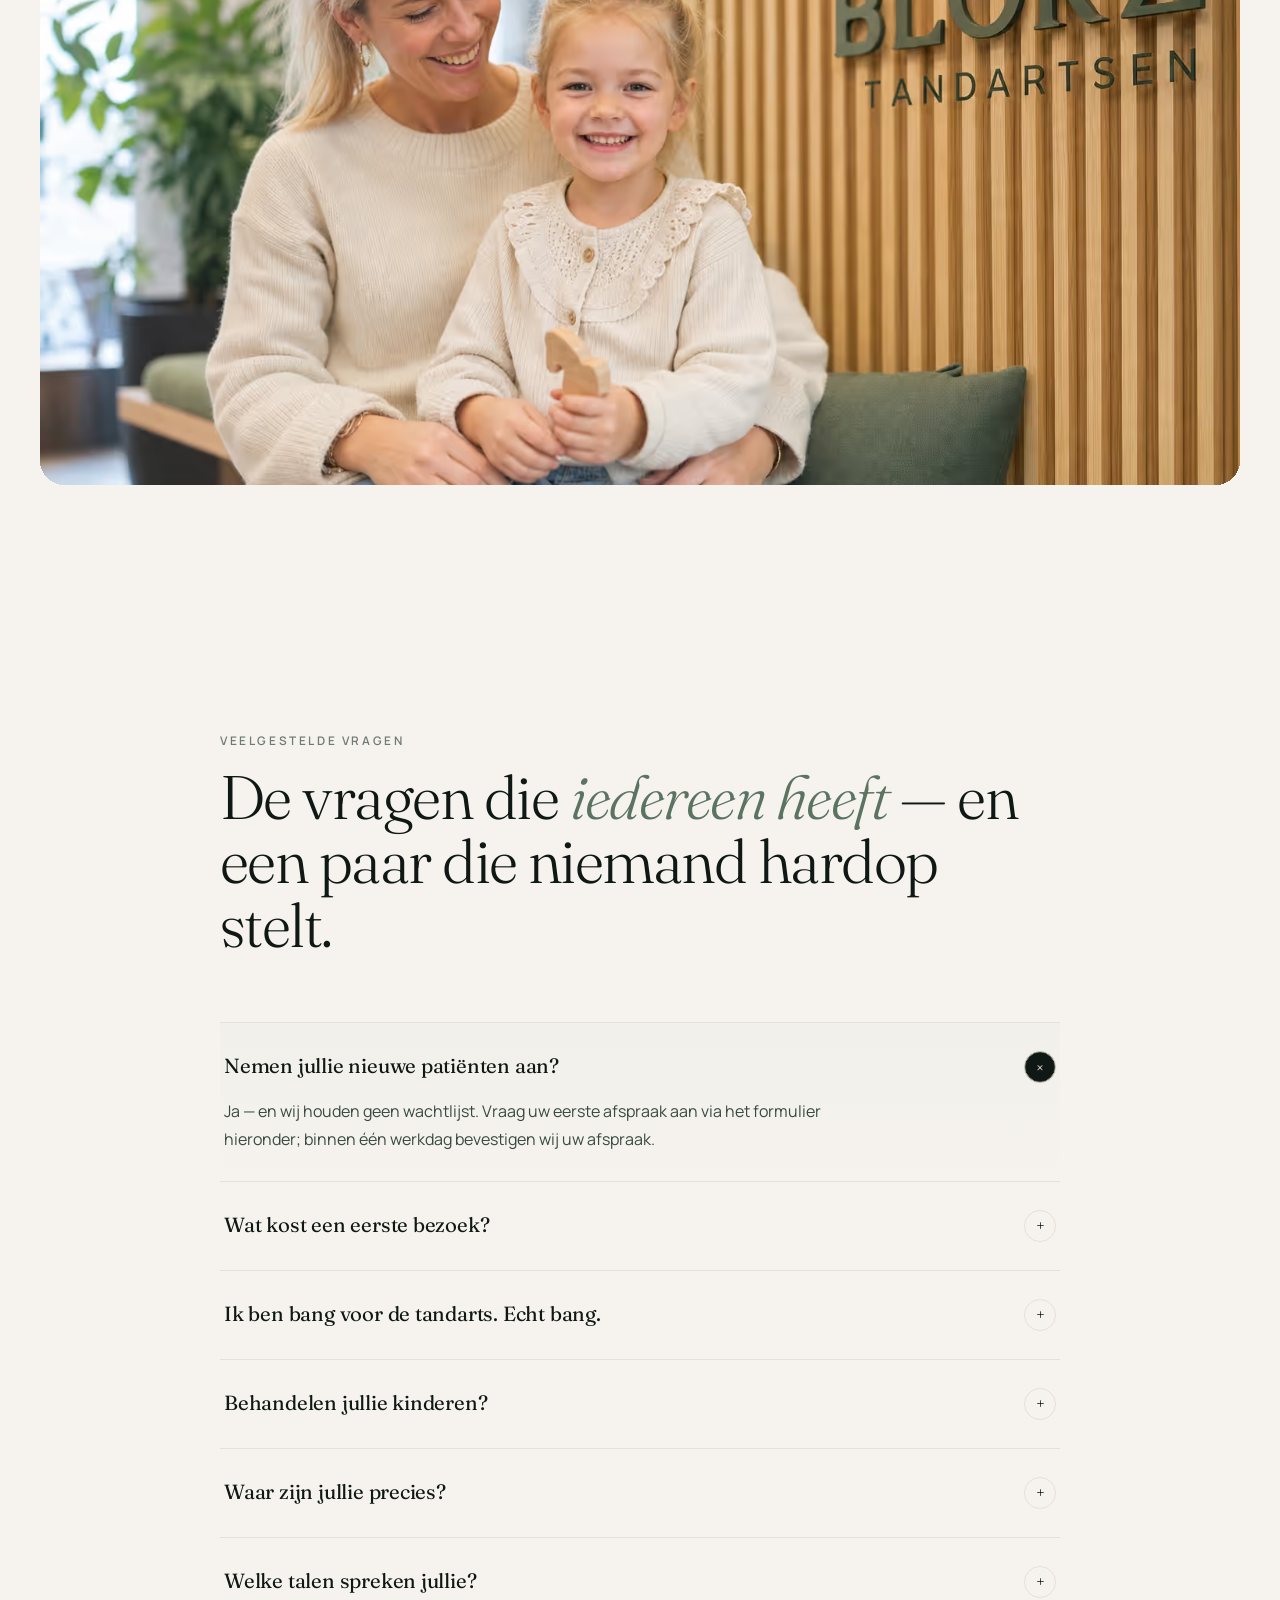
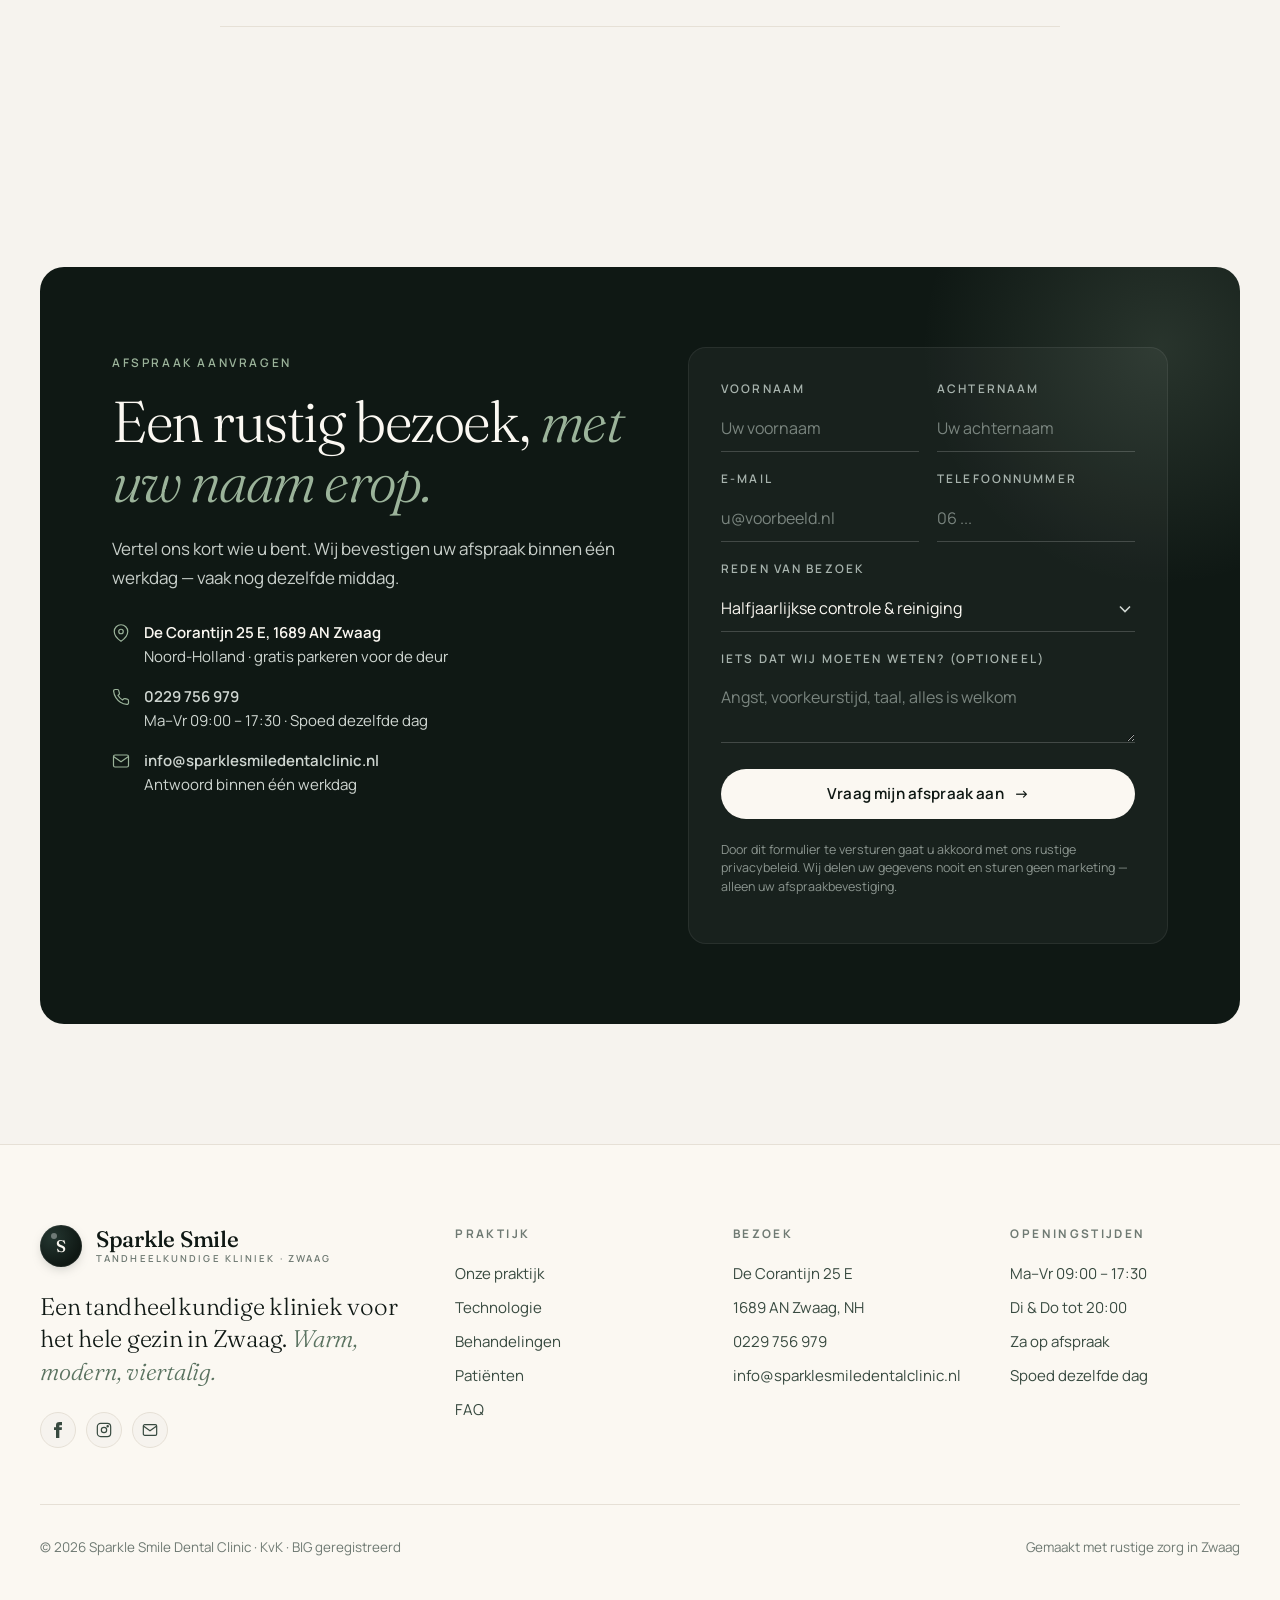
==== commit 5ad552b1: "Hero: full-bleed image with text overlay (magazine-cover style); badge top-right; gradient for legib" ====
--- a/public/index.html
+++ b/public/index.html
@@ -158,39 +158,44 @@
   .btn .arr{transition:transform .3s}
   .btn:hover .arr{transform:translateX(4px)}
 
-  /* HERO */
-  .hero{position:relative;padding-top:32px;padding-bottom:64px;overflow:hidden}
-  .hero-grid{display:grid;grid-template-columns:1fr;gap:32px;align-items:end}
-  /* Mobile: text first, image second (natural source order) */
-  /* MOBILE: image first */
-  .hero-img-wrap{order:0}
-  @media(min-width:980px){
-    .hero{padding-top:48px;padding-bottom:80px}
-    .hero-grid{grid-template-columns:1fr 1.08fr;gap:72px;align-items:start}
-    .hero-text{padding-top:8px}
-  }
-  .hero h1{font-size:clamp(3rem,11vw,6.6rem);margin:18px 0 0}
-  .hero h1 em{font-style:italic;color:var(--sage-deep);font-weight:300}
-  .hero-lede{margin-top:24px;max-width:500px;font-size:1.02rem;line-height:1.65;color:var(--ink-2)}
-  @media(min-width:600px){.hero-lede{font-size:1.08rem;line-height:1.7;margin-top:32px}}
-  .hero-cta{margin-top:28px;display:flex;flex-wrap:wrap;gap:12px;align-items:center}
+  /* HERO — overlay layout (text on top of image, magazine-cover style) */
+  .hero{position:relative;padding:0;overflow:hidden;background:var(--ink)}
+  .hero-stage{position:relative;width:100%;height:min(92vh,820px);min-height:560px;overflow:hidden;border-radius:0}
+  @media(min-width:980px){.hero-stage{height:min(88vh,780px);min-height:620px;border-radius:0}}
+  .hero-stage>picture,.hero-stage>img{position:absolute;inset:0;width:100%;height:100%;object-fit:cover;object-position:center 35%;display:block;transform:scale(1.06);transition:transform 12s cubic-bezier(.2,.7,.2,1)}
+  .hero-stage>picture img{position:absolute;inset:0;width:100%;height:100%;object-fit:cover;object-position:center 35%;display:block;transform:scale(1.06);transition:transform 12s cubic-bezier(.2,.7,.2,1)}
+  .hero-stage.in>picture img,.hero-stage.in>img{transform:scale(1)}
+  .hero-stage::before{content:"";position:absolute;inset:0;background:linear-gradient(180deg,rgba(15,26,21,.55) 0%,rgba(15,26,21,.18) 22%,rgba(15,26,21,.1) 38%,rgba(15,26,21,.55) 62%,rgba(15,26,21,.92) 100%);pointer-events:none;z-index:1}
+  @media(min-width:980px){.hero-stage::before{background:linear-gradient(100deg,rgba(15,26,21,.88) 0%,rgba(15,26,21,.7) 24%,rgba(15,26,21,.35) 48%,rgba(15,26,21,.05) 70%,rgba(15,26,21,0) 88%)}}
+  .hero-overlay{position:absolute;inset:0;z-index:2;display:flex;flex-direction:column;justify-content:flex-end;padding:0}
+  .hero-overlay .container{width:100%;padding-bottom:44px;padding-top:160px}
+  @media(min-width:980px){.hero-overlay{justify-content:center}.hero-overlay .container{padding-bottom:0;padding-top:0}}
+  .hero-text{max-width:640px;color:var(--cream);text-shadow:0 2px 24px rgba(0,0,0,.25)}
+  .hero-text .eyebrow{color:rgba(245,241,232,.92);text-shadow:0 1px 16px rgba(0,0,0,.4)}
+  .hero h1{font-size:clamp(2.8rem,10vw,6.2rem);margin:18px 0 0;color:var(--cream);line-height:.95;letter-spacing:-.025em;font-weight:300}
+  @media(min-width:980px){.hero h1{font-size:clamp(4rem,7.4vw,6.8rem)}}
+  .hero h1 em{font-style:italic;color:#d3e2cf;font-weight:300}
+  .hero-lede{margin-top:22px;max-width:520px;font-size:1rem;line-height:1.6;color:rgba(245,241,232,.92)}
+  @media(min-width:600px){.hero-lede{font-size:1.06rem;line-height:1.65;margin-top:28px}}
+  .hero-cta{margin-top:26px;display:flex;flex-wrap:wrap;gap:12px;align-items:center}
   .hero-cta .btn{flex:1 1 auto;min-width:0;justify-content:center}
-  @media(min-width:600px){.hero-cta{margin-top:36px}.hero-cta .btn{flex:0 0 auto;justify-content:flex-start}}
-  .hero-meta{margin-top:36px;display:flex;flex-wrap:wrap;gap:18px 24px;align-items:center;font-size:.82rem;color:var(--muted);font-weight:500}
-  @media(min-width:600px){.hero-meta{margin-top:48px;gap:32px;font-size:.85rem}}
-  .hero-meta .dot{width:6px;height:6px;border-radius:50%;background:var(--sage);display:inline-block;margin-right:10px;vertical-align:middle}
-  .hero-img-wrap{position:relative;aspect-ratio:4/5;border-radius:14px;overflow:hidden;background:#ddd;box-shadow:var(--shadow)}
-  @media(max-width:600px){.hero-img-wrap{aspect-ratio:5/6;border-radius:10px;margin:0 -8px}}
-  .hero-img-wrap img{width:100%;height:100%;object-fit:cover;transform:scale(1.05);transition:transform 8s ease-out}
-  .hero-img-wrap.in img{transform:scale(1)}
-  .hero-badge{position:absolute;left:12px;bottom:14px;background:var(--cream);padding:11px 14px;border-radius:12px;display:flex;align-items:center;gap:11px;font-size:.82rem;box-shadow:var(--shadow);max-width:260px}
-  @media(min-width:600px){.hero-badge{left:-12px;bottom:24px;padding:14px 18px;border-radius:14px;gap:14px;font-size:.88rem;max-width:280px}}
+  .hero-cta .btn-primary{background:var(--cream);color:var(--ink);border-color:var(--cream)}
+  .hero-cta .btn-primary:hover{background:#fff;border-color:#fff}
+  .hero-cta .btn-ghost{background:transparent;color:var(--cream);border-color:rgba(245,241,232,.55)}
+  .hero-cta .btn-ghost:hover{background:var(--cream);color:var(--ink);border-color:var(--cream)}
+  @media(min-width:600px){.hero-cta{margin-top:32px}.hero-cta .btn{flex:0 0 auto;justify-content:flex-start}}
+  .hero-meta{margin-top:28px;display:flex;flex-wrap:wrap;gap:14px 24px;align-items:center;font-size:.78rem;color:rgba(245,241,232,.78);font-weight:500;letter-spacing:.01em}
+  @media(min-width:600px){.hero-meta{margin-top:36px;gap:32px;font-size:.82rem}}
+  .hero-meta .dot{width:6px;height:6px;border-radius:50%;background:var(--sage);display:inline-block;margin-right:10px;vertical-align:middle;box-shadow:0 0 10px rgba(155,179,154,.6)}
+  /* floating cream badge — top-right corner */
+  .hero-badge{position:absolute;z-index:3;top:18px;right:14px;bottom:auto;background:var(--cream);padding:11px 14px;border-radius:12px;display:flex;align-items:center;gap:11px;font-size:.78rem;box-shadow:0 18px 40px -12px rgba(0,0,0,.45);max-width:230px}
+  @media(min-width:980px){.hero-badge{top:32px;right:32px;bottom:auto;padding:14px 18px;border-radius:14px;gap:14px;font-size:.88rem;max-width:280px}}
   .hero-badge .av{width:36px;height:36px;border-radius:50%;background:var(--sage);overflow:hidden;flex:none}
   @media(min-width:600px){.hero-badge .av{width:42px;height:42px}}
   .hero-badge .av img{width:100%;height:100%;object-fit:cover}
   .hero-badge .label{color:var(--muted);font-size:.62rem;letter-spacing:.14em;text-transform:uppercase;font-weight:600}
   @media(min-width:600px){.hero-badge .label{font-size:.7rem}}
-  .hero-badge strong{display:block;font-family:var(--serif);font-weight:500;font-size:.95rem;margin-top:1px}
+  .hero-badge strong{display:block;font-family:var(--serif);font-weight:500;font-size:.95rem;margin-top:1px;color:var(--ink)}
   @media(min-width:600px){.hero-badge strong{font-size:1rem;margin-top:2px}}
 
   /* TRUST STRIP */
@@ -449,32 +454,34 @@
 
 <!-- HERO -->
 <section class="hero">
-  <div class="container hero-grid">
-    <div class="reveal in hero-text">
-      <span class="eyebrow" data-i18n="hero_eyebrow">Tandarts in Zwaag · 3Shape TRIOS · Sinds 2018</span>
-      <h1 class="display"><span data-i18n="hero_h1_a">Een</span><br><span data-i18n="hero_h1_a2">glimlach</span><br><em data-i18n="hero_h1_b">die straalt.</em></h1>
-      <p class="hero-lede" data-i18n="hero_lede">Implantaten, klikgebit, facings en esthetische tandheelkunde — verzorgd in een warme, gastvrije omgeving. Ook voor angstige patiënten. Wij spreken Nederlands, Engels, Spaans en Papiaments.</p>
-      <div class="hero-cta">
-        <a href="#book" class="btn btn-primary"><span data-i18n="cta_book_long">Plan uw afspraak</span> <span class="arr">→</span></a>
-        <a href="tel:0229756979" class="btn btn-ghost">
-          <svg width="16" height="16" fill="none" stroke="currentColor" stroke-width="1.8" viewBox="0 0 24 24"><path d="M22 16.92v3a2 2 0 01-2.18 2 19.79 19.79 0 01-8.63-3.07 19.5 19.5 0 01-6-6 19.79 19.79 0 01-3.07-8.67A2 2 0 014.11 2h3a2 2 0 012 1.72c.13.96.36 1.9.7 2.81a2 2 0 01-.45 2.11L8.09 9.91a16 16 0 006 6l1.27-1.27a2 2 0 012.11-.45c.91.34 1.85.57 2.81.7A2 2 0 0122 16.92z"/></svg>
-          0229 756 979
-        </a>
-      </div>
-      <div class="hero-meta">
-        <span data-i18n="hero_meta_1"><i class="dot"></i>Nieuwe patiënten welkom</span>
-        <span data-i18n="hero_meta_2"><i class="dot"></i>Spoed dezelfde dag</span>
-        <span data-i18n="hero_meta_3"><i class="dot"></i>4 talen aan de stoel</span>
-      </div>
-    </div>
-    <div class="hero-img-wrap reveal d2 in">
-      <picture style="background:#ddd center/cover no-repeat url('[data-uri]')"><source type="image/avif" srcset="img/hero-800.avif 800w, img/hero-1400.avif 1400w" sizes="(max-width: 980px) 92vw, 540px"><source type="image/webp" srcset="img/hero-800.webp 800w, img/hero-1400.webp 1400w" sizes="(max-width: 980px) 92vw, 540px"><img src="img/hero-1400.webp" alt="Sparkle Smile Dental Clinic in Zwaag" fetchpriority="high" fetchpriority="high"></picture>
-      <div class="hero-badge">
-        <div class="av"><picture style="background:#ddd center/cover no-repeat url('[data-uri]')"><source type="image/avif" srcset="img/dentist-400.avif 400w, img/dentist-800.avif 800w" sizes="(max-width: 760px) 80px, 42px"><source type="image/webp" srcset="img/dentist-400.webp 400w, img/dentist-800.webp 800w" sizes="(max-width: 760px) 80px, 42px"><img src="img/dentist-800.webp" alt="" fetchpriority="high"></picture></div>
-        <div>
-          <span class="label" data-i18n="hero_badge_label">Hoofdtandarts</span>
-          <strong>Dr. Eline van der Berg</strong>
+  <div class="hero-stage reveal in">
+    <picture style="background:#1a2520 center/cover no-repeat url('[data-uri]')"><source type="image/avif" srcset="img/hero-800.avif 800w, img/hero-1400.avif 1400w" sizes="100vw"><source type="image/webp" srcset="img/hero-800.webp 800w, img/hero-1400.webp 1400w" sizes="100vw"><img src="img/hero-1400.webp" alt="Sparkle Smile Dental Clinic in Zwaag" fetchpriority="high"></picture>
+    <div class="hero-overlay">
+      <div class="container">
+        <div class="hero-text">
+          <span class="eyebrow" data-i18n="hero_eyebrow">Tandarts in Zwaag · 3Shape TRIOS · Sinds 2018</span>
+          <h1 class="display"><span data-i18n="hero_h1_a">Een</span><br><span data-i18n="hero_h1_a2">glimlach</span><br><em data-i18n="hero_h1_b">die straalt.</em></h1>
+          <p class="hero-lede" data-i18n="hero_lede">Implantaten, klikgebit, facings en esthetische tandheelkunde — verzorgd in een warme, gastvrije omgeving. Ook voor angstige patiënten. Wij spreken Nederlands, Engels, Spaans en Papiaments.</p>
+          <div class="hero-cta">
+            <a href="#book" class="btn btn-primary"><span data-i18n="cta_book_long">Plan uw afspraak</span> <span class="arr">→</span></a>
+            <a href="tel:0229756979" class="btn btn-ghost">
+              <svg width="16" height="16" fill="none" stroke="currentColor" stroke-width="1.8" viewBox="0 0 24 24"><path d="M22 16.92v3a2 2 0 01-2.18 2 19.79 19.79 0 01-8.63-3.07 19.5 19.5 0 01-6-6 19.79 19.79 0 01-3.07-8.67A2 2 0 014.11 2h3a2 2 0 012 1.72c.13.96.36 1.9.7 2.81a2 2 0 01-.45 2.11L8.09 9.91a16 16 0 006 6l1.27-1.27a2 2 0 012.11-.45c.91.34 1.85.57 2.81.7A2 2 0 0122 16.92z"/></svg>
+              0229 756 979
+            </a>
+          </div>
+          <div class="hero-meta">
+            <span data-i18n="hero_meta_1"><i class="dot"></i>Nieuwe patiënten welkom</span>
+            <span data-i18n="hero_meta_2"><i class="dot"></i>Spoed dezelfde dag</span>
+            <span data-i18n="hero_meta_3"><i class="dot"></i>4 talen aan de stoel</span>
+          </div>
         </div>
+      </div>
+    </div>
+    <div class="hero-badge">
+      <div class="av"><picture style="background:#ddd center/cover no-repeat url('[data-uri]')"><source type="image/avif" srcset="img/dentist-400.avif 400w, img/dentist-800.avif 800w" sizes="42px"><source type="image/webp" srcset="img/dentist-400.webp 400w, img/dentist-800.webp 800w" sizes="42px"><img src="img/dentist-800.webp" alt="" fetchpriority="high"></picture></div>
+      <div>
+        <span class="label" data-i18n="hero_badge_label">Hoofdtandarts</span>
+        <strong>Dr. Eline van der Berg</strong>
       </div>
     </div>
   </div>
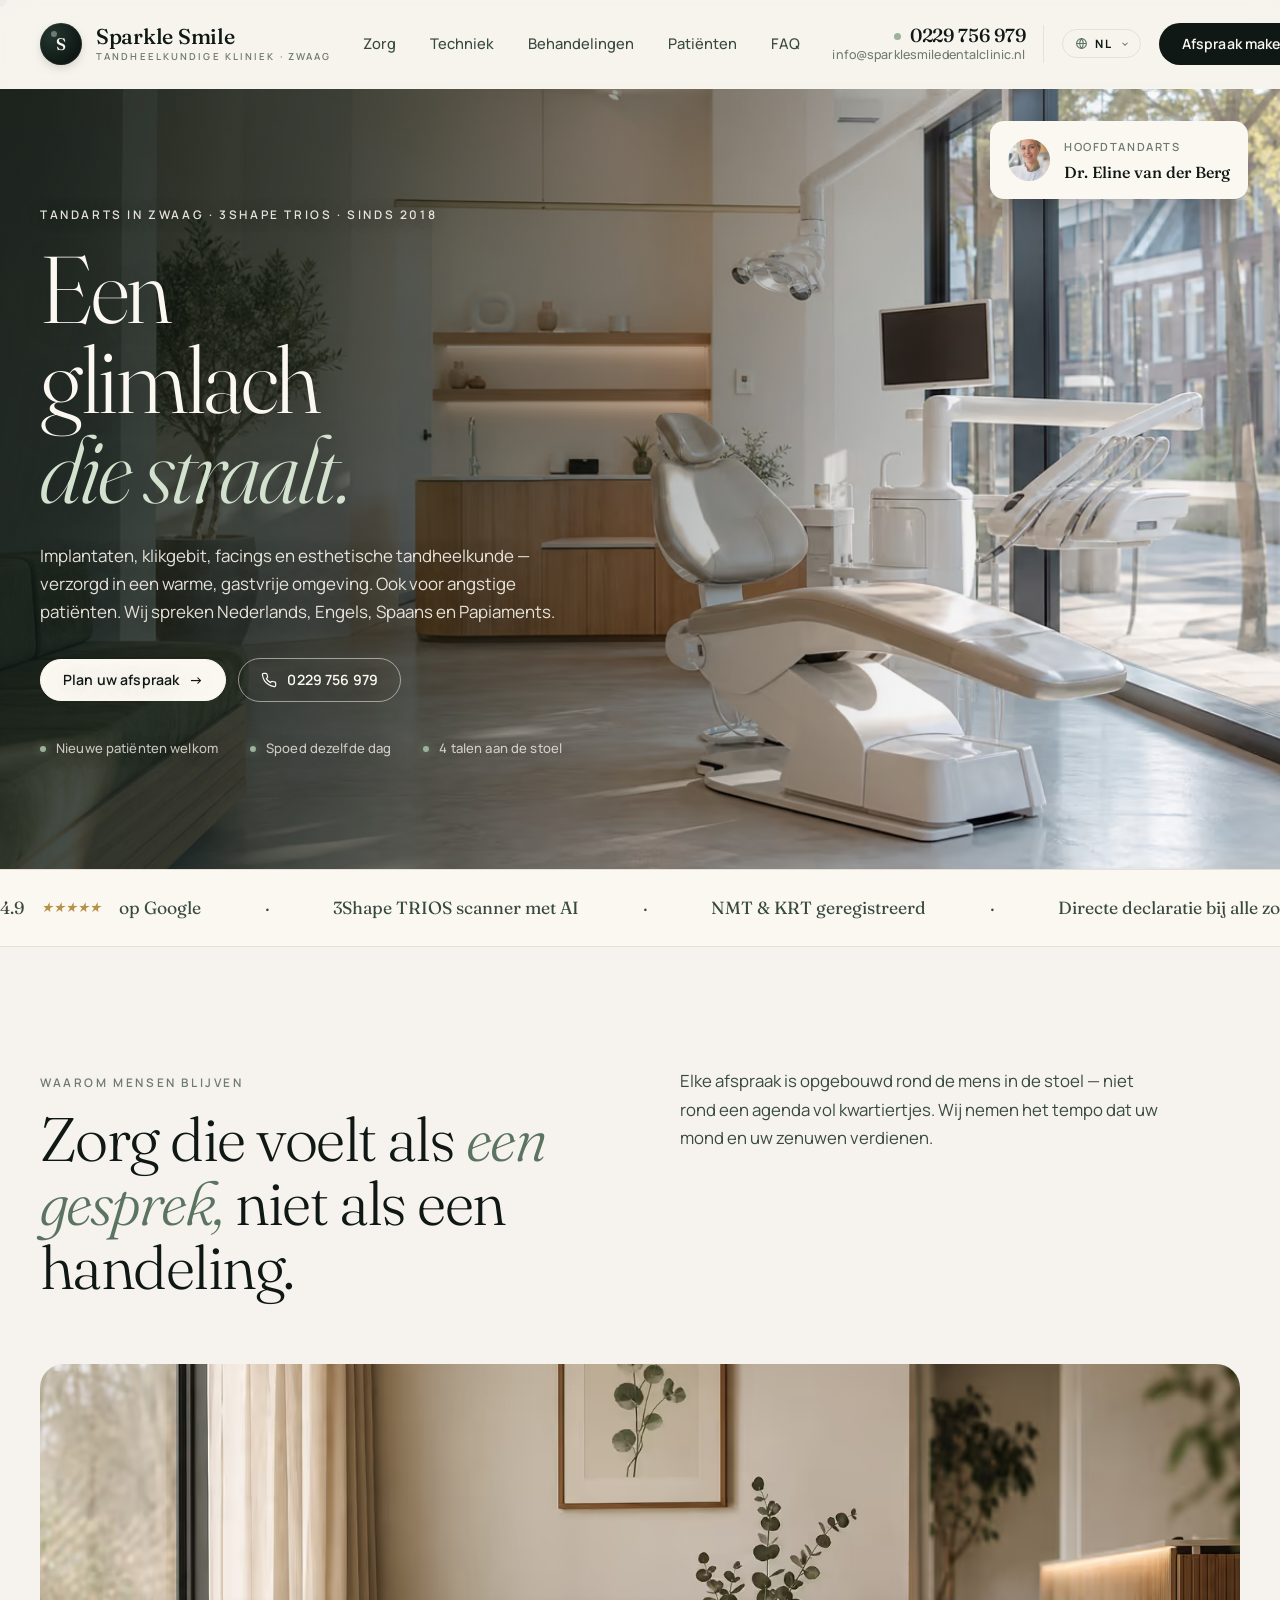
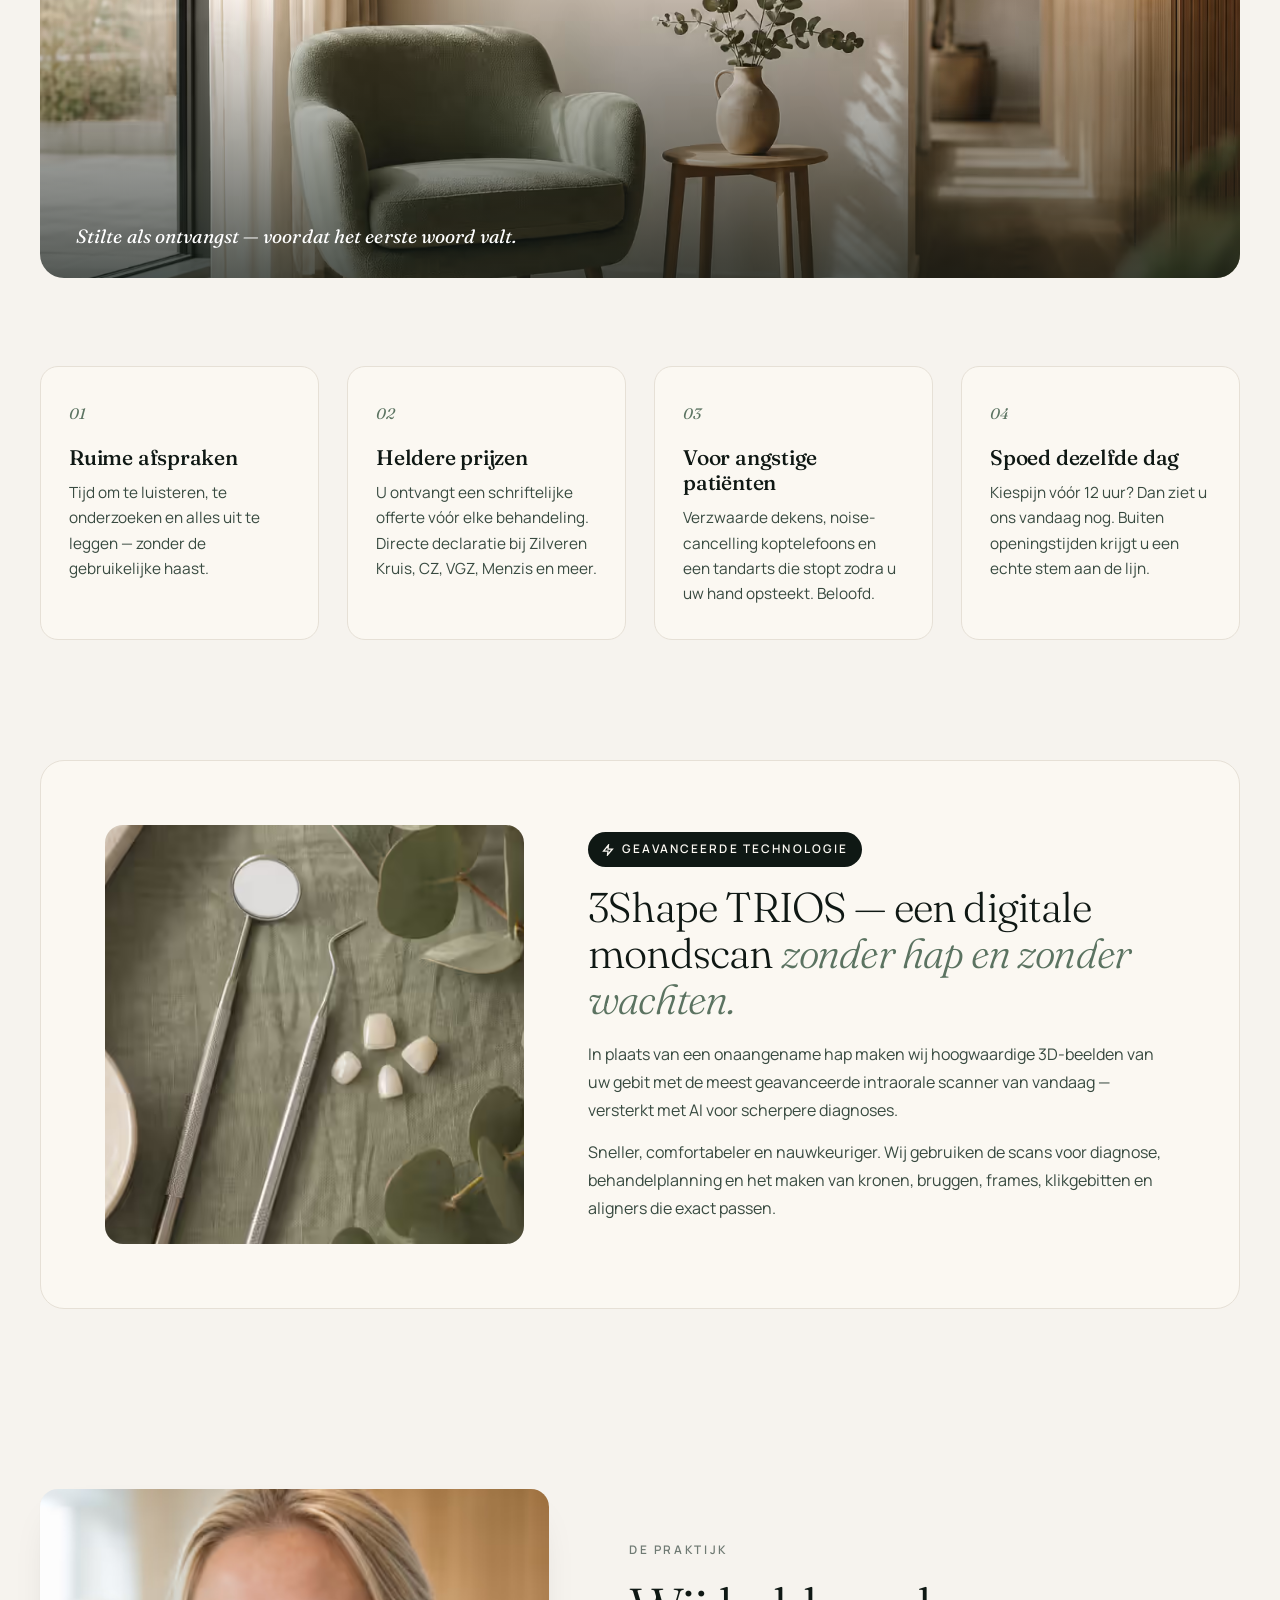
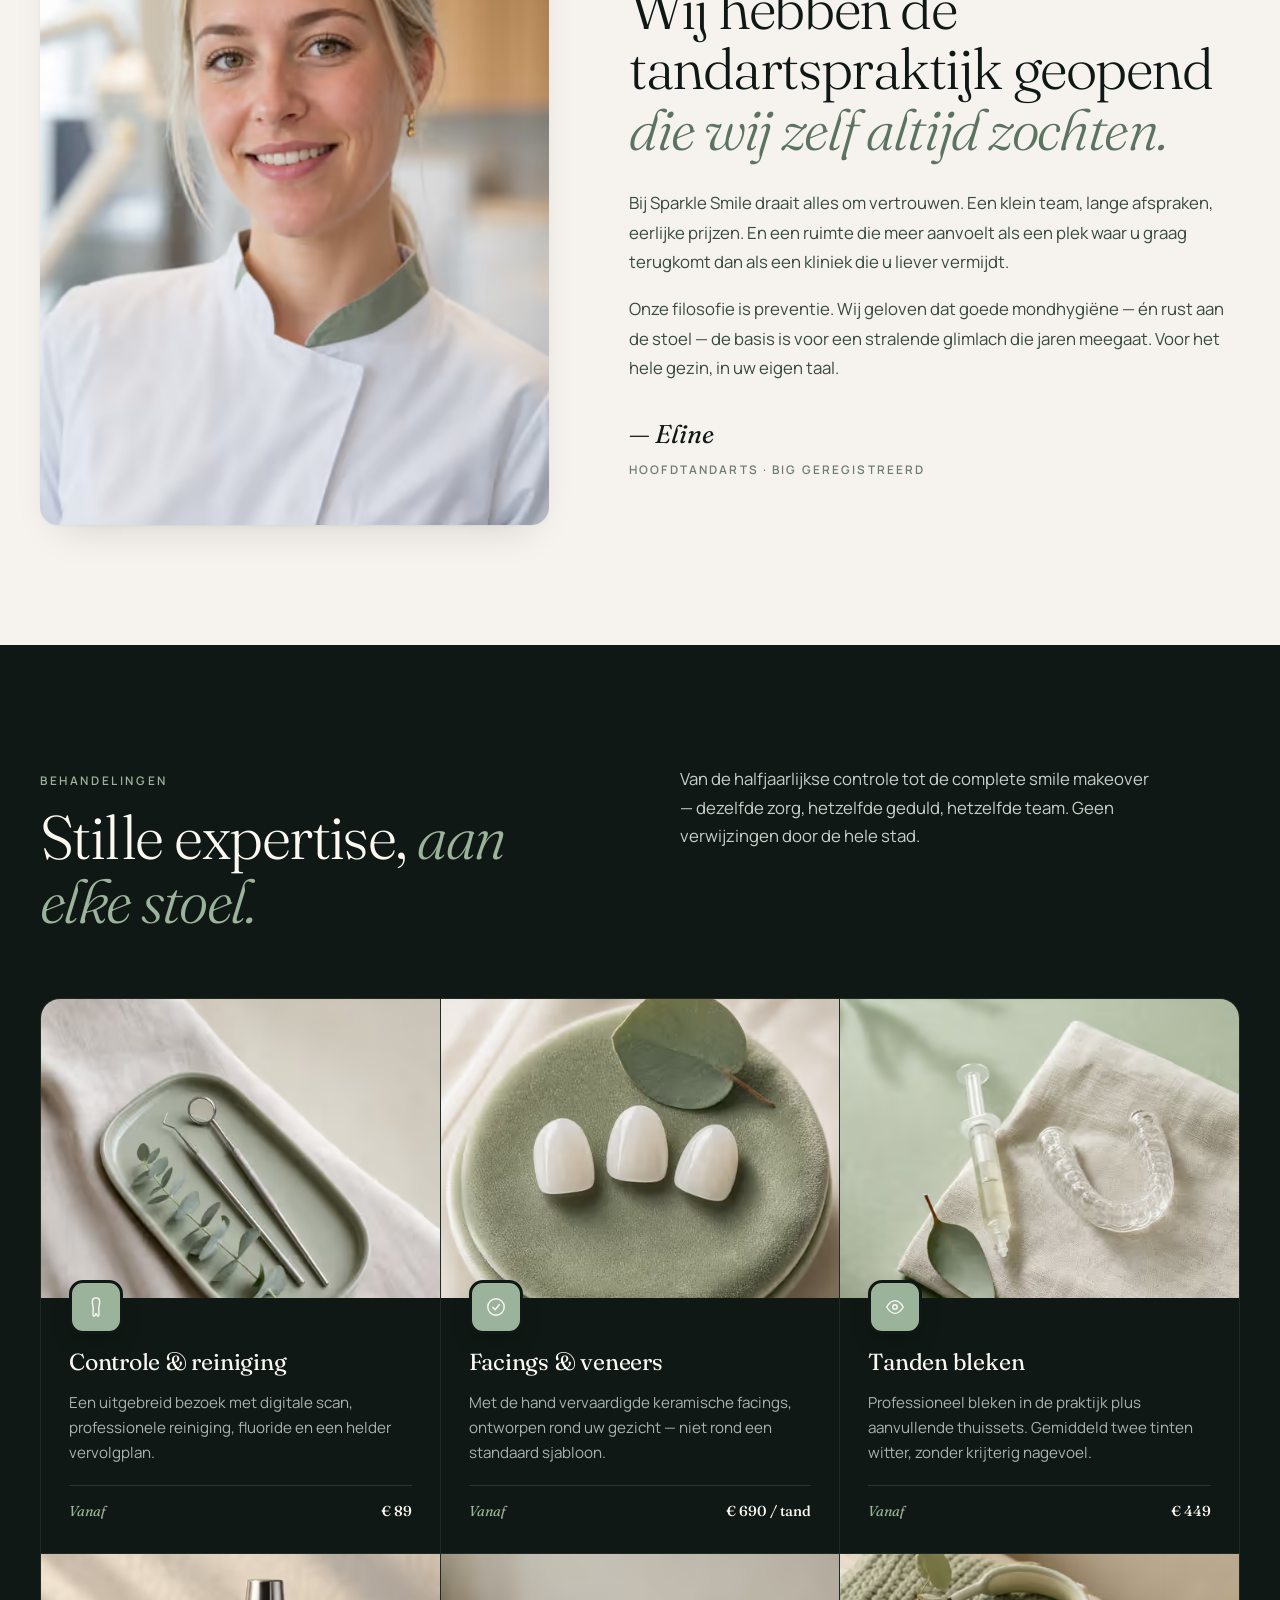
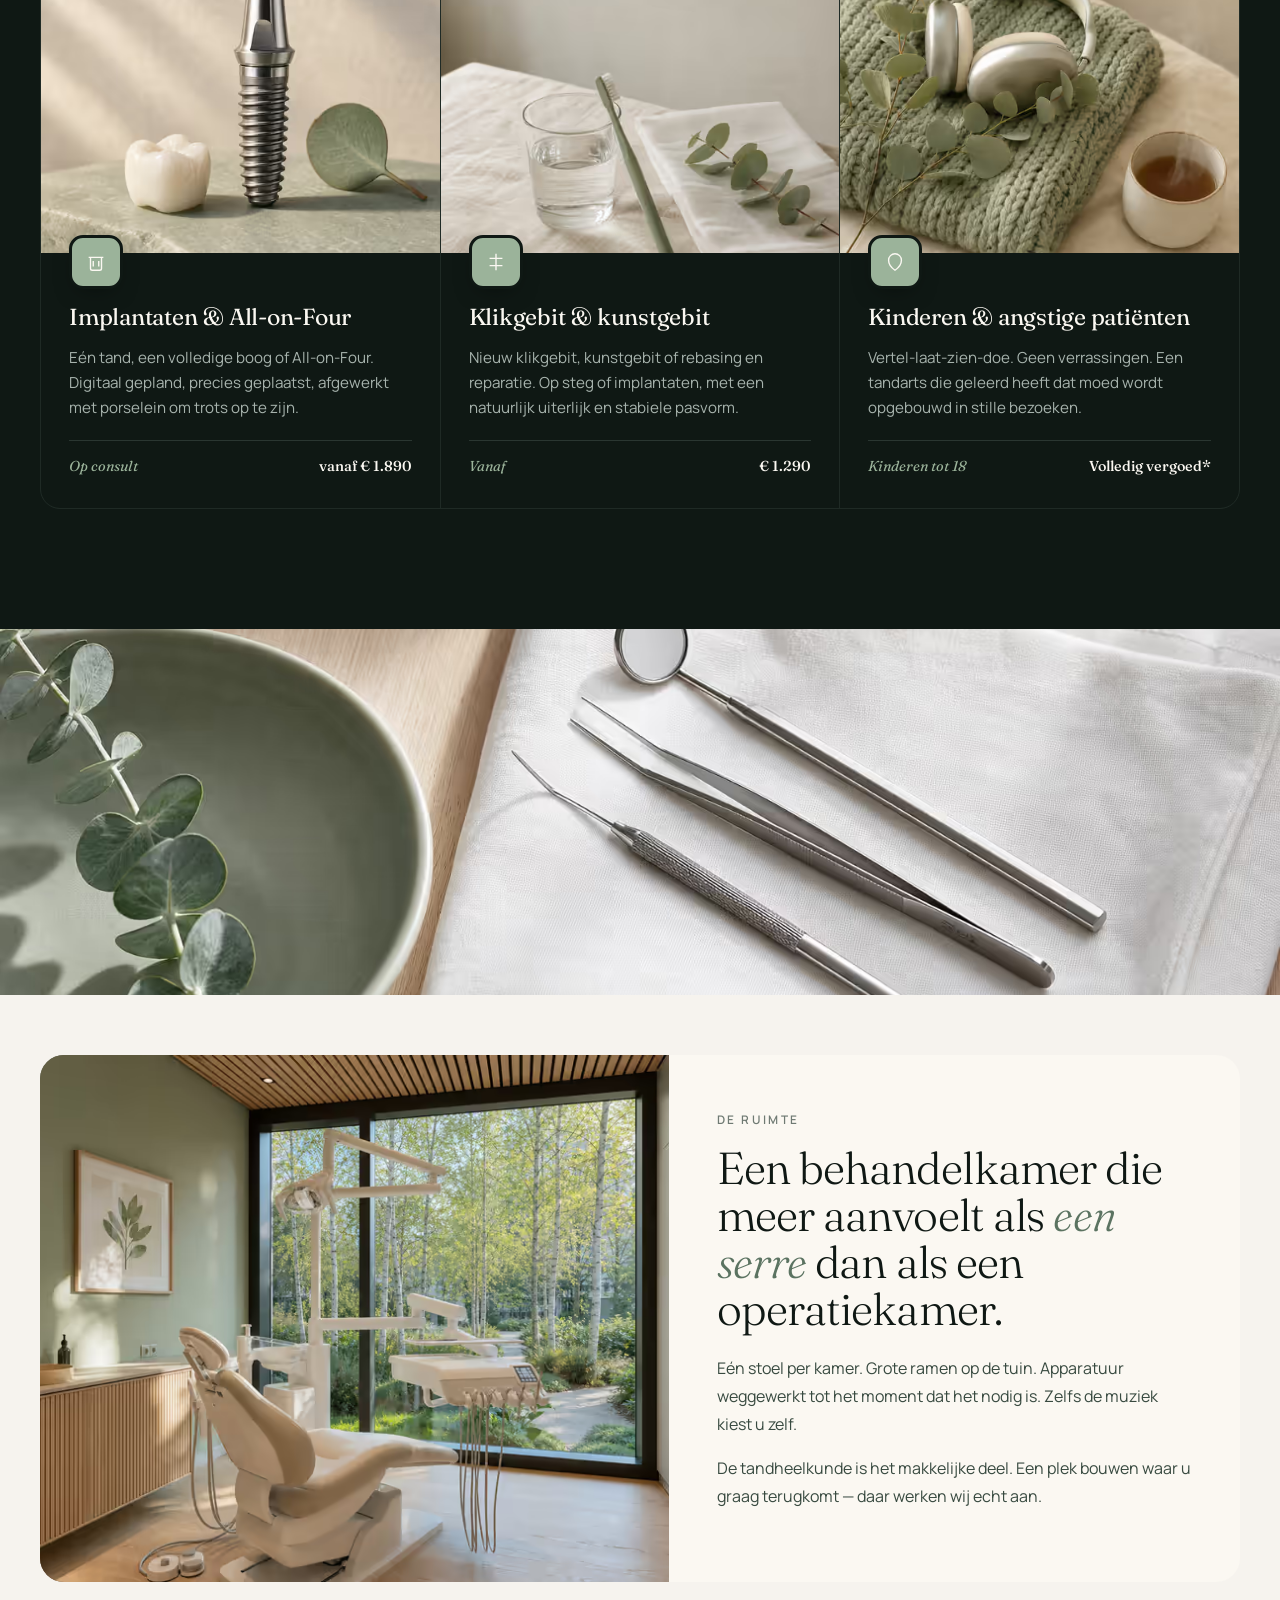
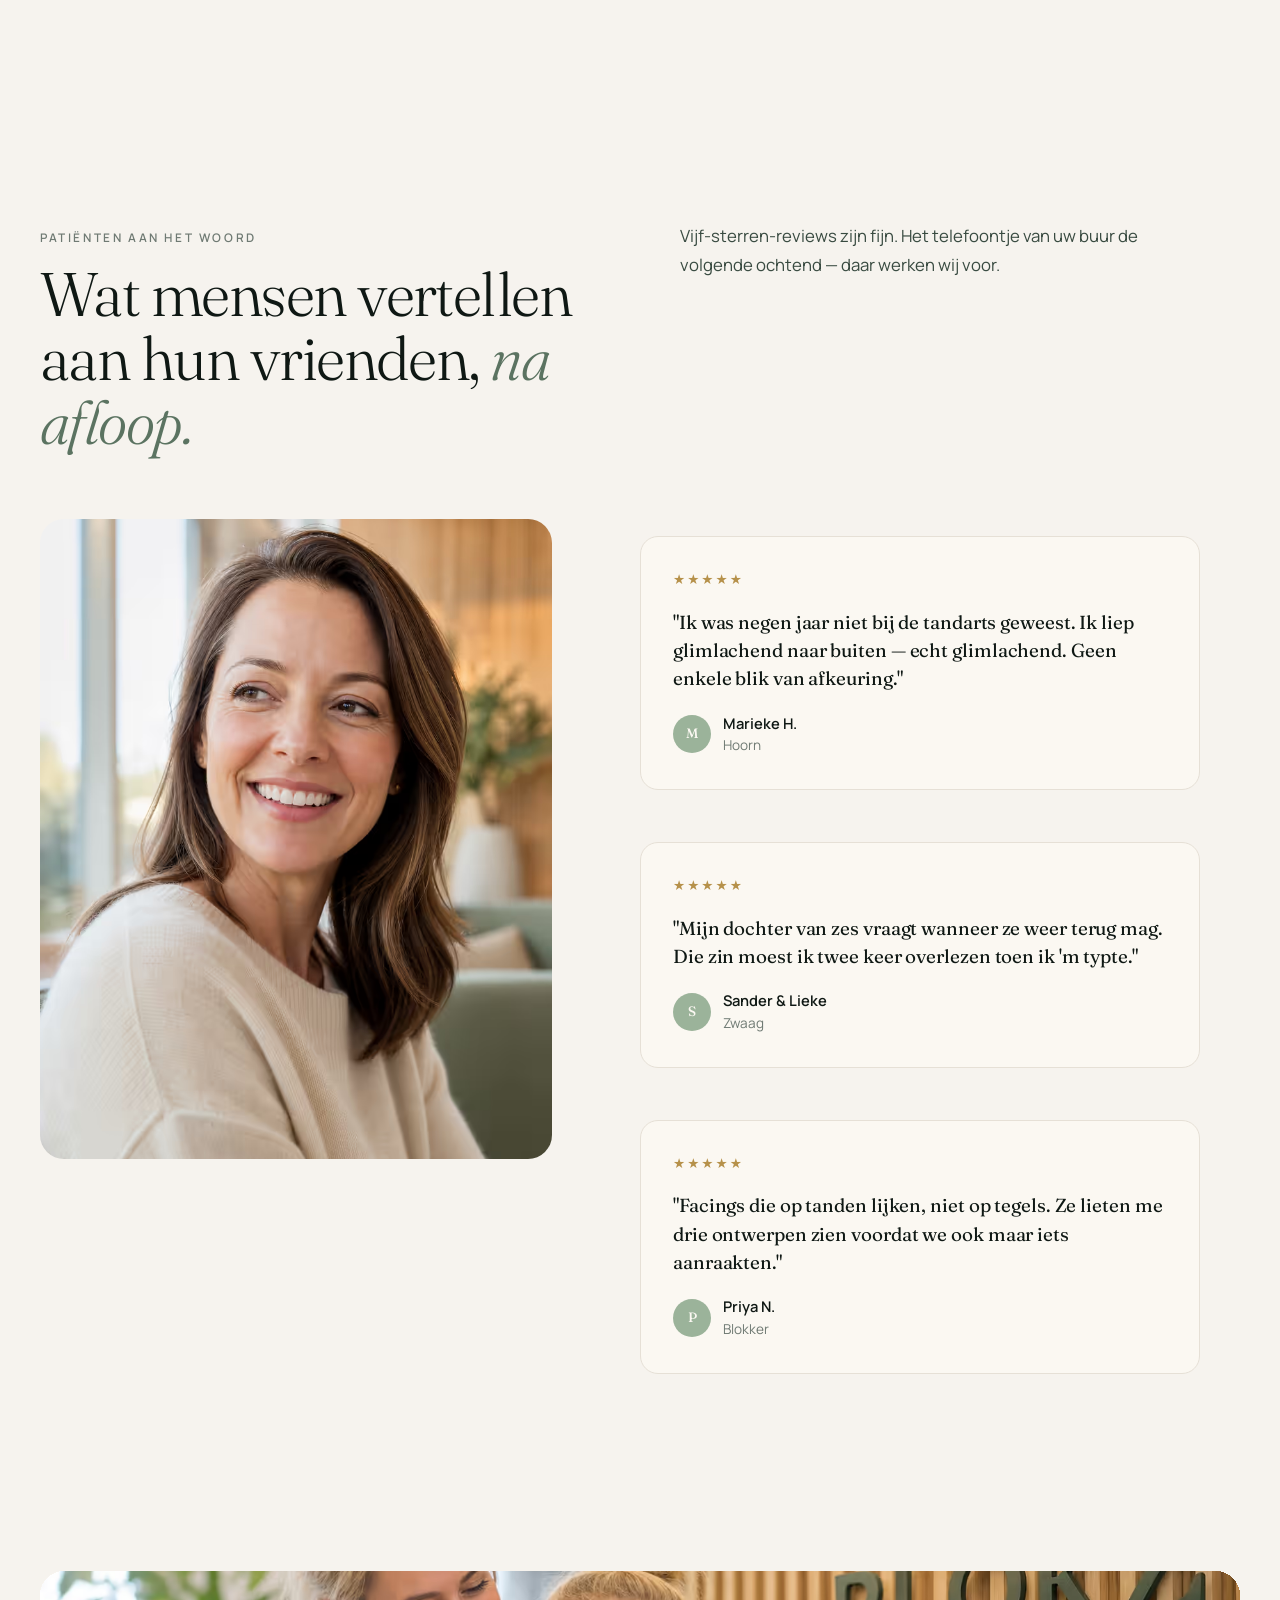
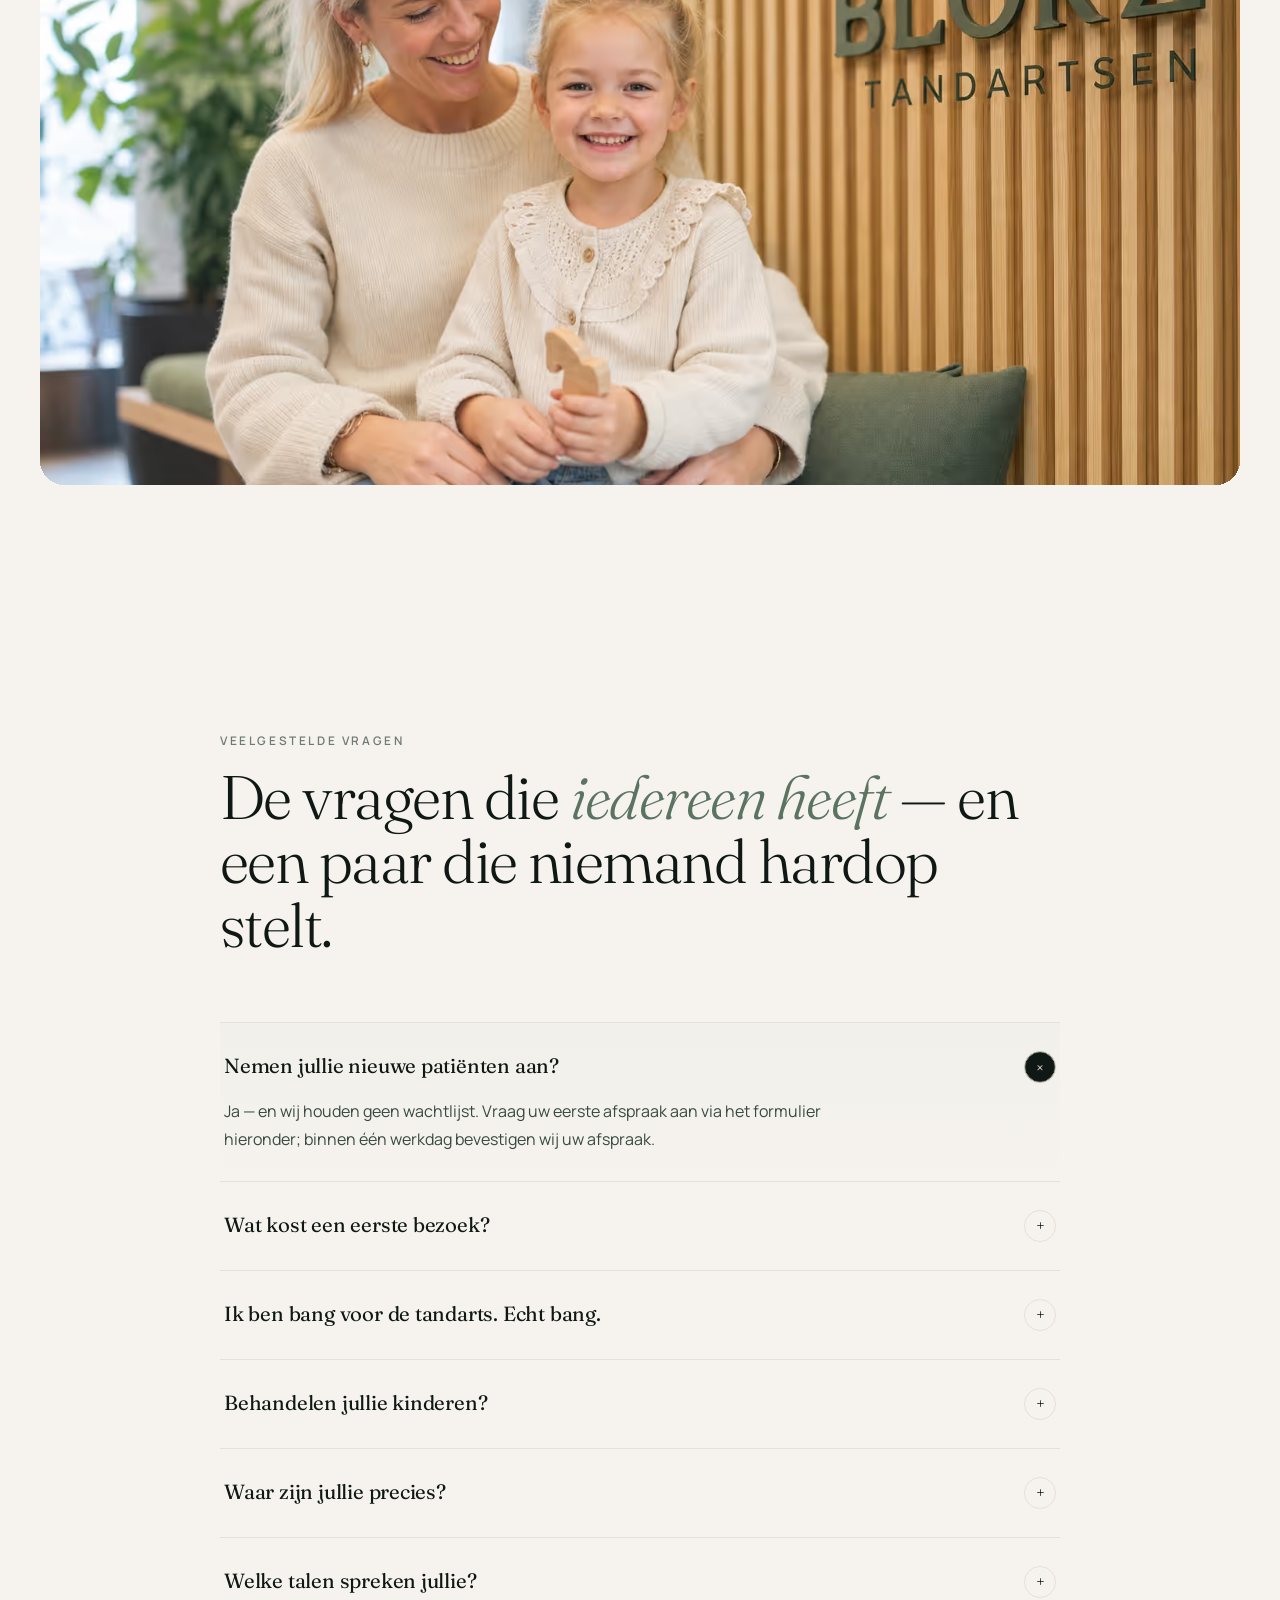
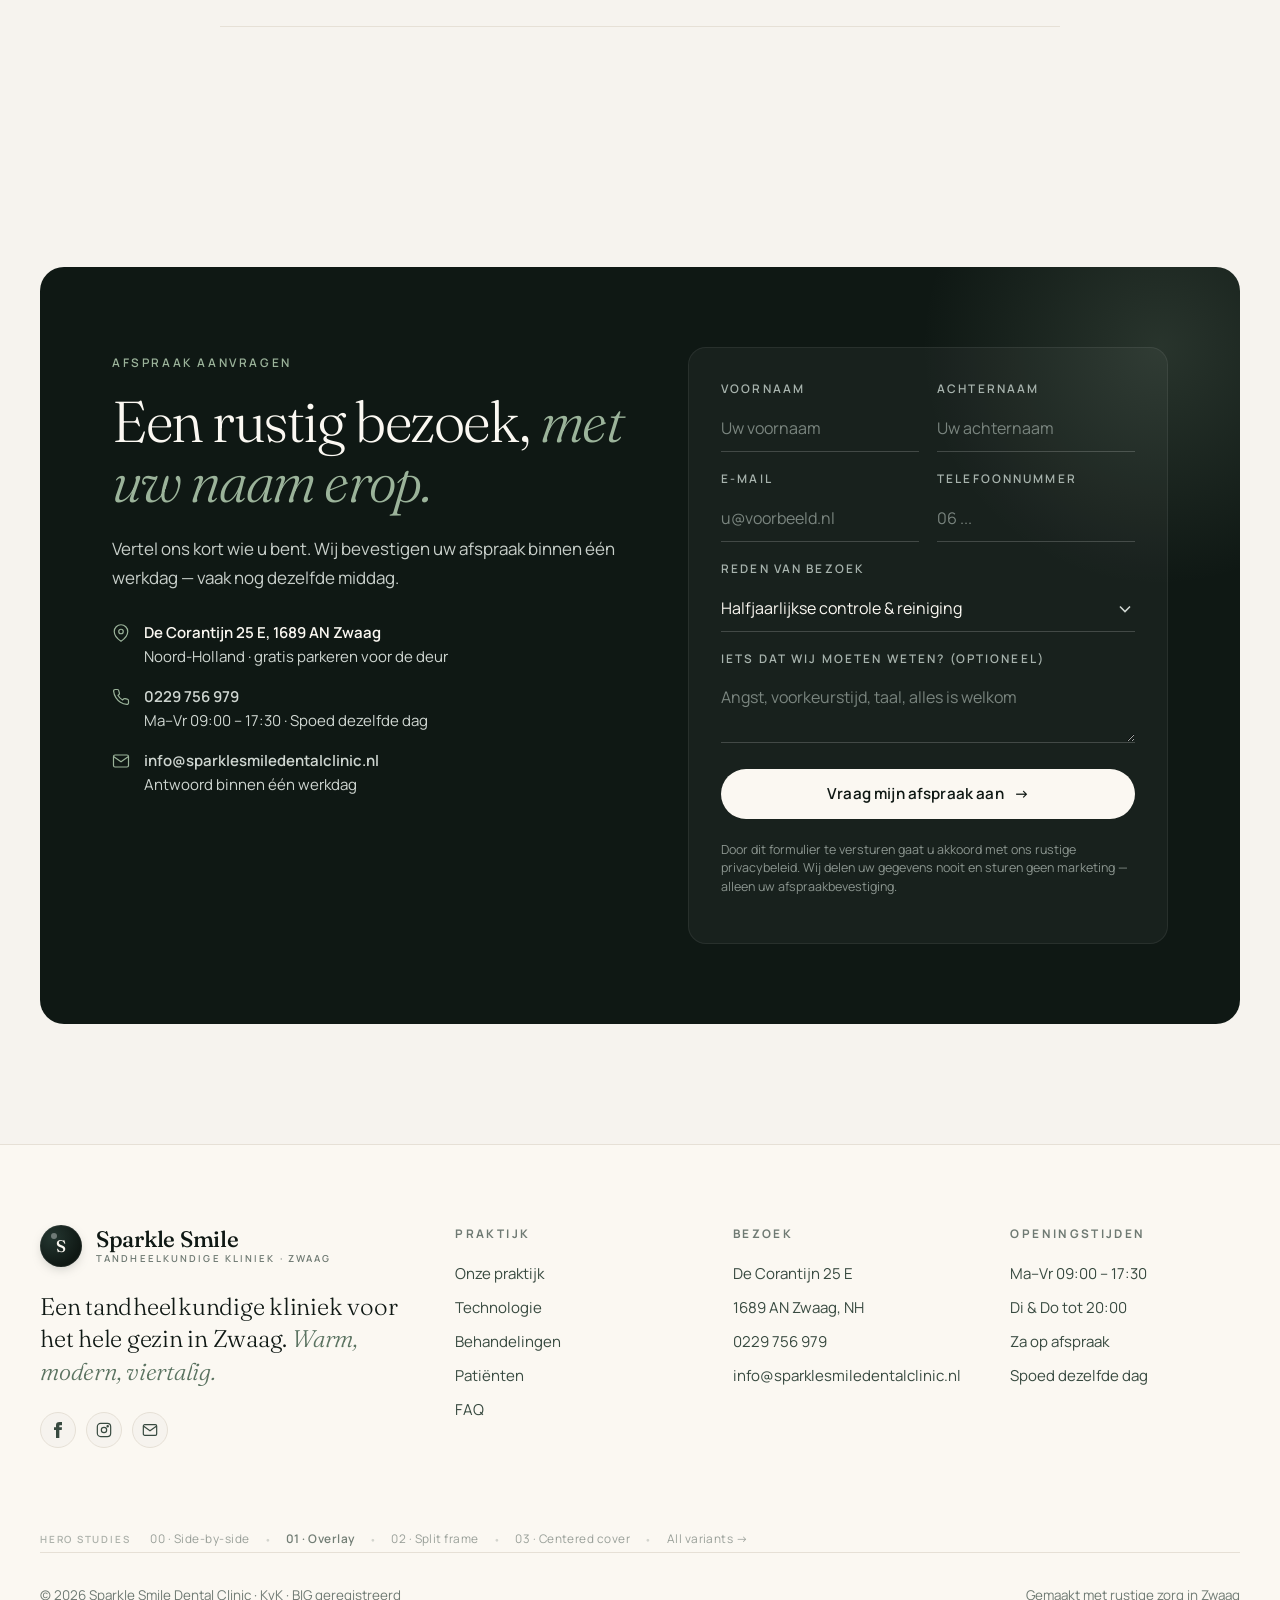
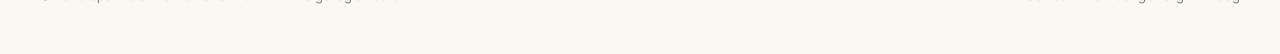
==== commit a8743807: "Mobile: shorten Dr. name in hero badge; footer: subtle variants strip; remove dev ribbon - Mobile ba" ====
--- a/public/index.html
+++ b/public/index.html
@@ -188,15 +188,17 @@
   @media(min-width:600px){.hero-meta{margin-top:36px;gap:32px;font-size:.82rem}}
   .hero-meta .dot{width:6px;height:6px;border-radius:50%;background:var(--sage);display:inline-block;margin-right:10px;vertical-align:middle;box-shadow:0 0 10px rgba(155,179,154,.6)}
   /* floating cream badge — top-right corner */
-  .hero-badge{position:absolute;z-index:3;top:18px;right:14px;bottom:auto;background:var(--cream);padding:11px 14px;border-radius:12px;display:flex;align-items:center;gap:11px;font-size:.78rem;box-shadow:0 18px 40px -12px rgba(0,0,0,.45);max-width:230px}
+  .hero-badge{position:absolute;z-index:3;top:18px;right:14px;bottom:auto;background:var(--cream);padding:9px 13px;border-radius:11px;display:flex;align-items:center;gap:10px;font-size:.78rem;box-shadow:0 18px 40px -12px rgba(0,0,0,.45);max-width:calc(100vw - 28px)}
   @media(min-width:980px){.hero-badge{top:32px;right:32px;bottom:auto;padding:14px 18px;border-radius:14px;gap:14px;font-size:.88rem;max-width:280px}}
-  .hero-badge .av{width:36px;height:36px;border-radius:50%;background:var(--sage);overflow:hidden;flex:none}
+  .hero-badge .av{width:32px;height:32px;border-radius:50%;background:var(--sage);overflow:hidden;flex:none}
   @media(min-width:600px){.hero-badge .av{width:42px;height:42px}}
   .hero-badge .av img{width:100%;height:100%;object-fit:cover}
   .hero-badge .label{color:var(--muted);font-size:.62rem;letter-spacing:.14em;text-transform:uppercase;font-weight:600}
   @media(min-width:600px){.hero-badge .label{font-size:.7rem}}
-  .hero-badge strong{display:block;font-family:var(--serif);font-weight:500;font-size:.95rem;margin-top:1px;color:var(--ink)}
+  .hero-badge strong{display:block;font-family:var(--serif);font-weight:500;font-size:.88rem;margin-top:1px;color:var(--ink);white-space:nowrap}
   @media(min-width:600px){.hero-badge strong{font-size:1rem;margin-top:2px}}
+  .hero-badge .full{display:none}
+  @media(min-width:600px){.hero-badge .full{display:inline}.hero-badge .short{display:none}}
 
   /* TRUST STRIP */
   .strip{padding:24px 0;border-top:1px solid var(--line);border-bottom:1px solid var(--line);background:var(--cream);overflow:hidden}
@@ -344,6 +346,12 @@
   .foot-tag{font-family:var(--serif);font-size:1.5rem;line-height:1.35;letter-spacing:-.01em;color:var(--ink);max-width:36ch;font-weight:300}
   .foot-tag em{font-style:italic;color:var(--sage-deep)}
   .foot-bottom{padding-top:32px;border-top:1px solid var(--line);display:flex;flex-wrap:wrap;justify-content:space-between;gap:16px;font-size:.84rem;color:var(--muted)}
+  .foot-variants{padding:24px 0 0;font-size:.74rem;color:var(--muted);opacity:.7;letter-spacing:.04em;display:flex;flex-wrap:wrap;align-items:center;gap:6px 14px}
+  .foot-variants .lbl{font-size:.62rem;letter-spacing:.18em;text-transform:uppercase;font-weight:600;opacity:.8;margin-right:6px}
+  .foot-variants a{color:inherit;text-decoration:none;border-bottom:1px solid transparent;padding:2px 0;transition:color .2s,border-color .2s}
+  .foot-variants a:hover{color:var(--sage-deep);border-bottom-color:var(--sage)}
+  .foot-variants a.is-current{color:var(--ink-2);font-weight:600;opacity:1}
+  .foot-variants .sep{opacity:.4}
   .socials{display:flex;gap:10px;margin-top:18px}
   .socials a{width:36px;height:36px;border-radius:50%;display:grid;place-items:center;background:var(--bg);border:1px solid var(--line);color:var(--ink-2);transition:all .25s}
   .socials a:hover{background:var(--ink);color:var(--cream);border-color:var(--ink)}
@@ -481,7 +489,7 @@
       <div class="av"><picture style="background:#ddd center/cover no-repeat url('[data-uri]')"><source type="image/avif" srcset="img/dentist-400.avif 400w, img/dentist-800.avif 800w" sizes="42px"><source type="image/webp" srcset="img/dentist-400.webp 400w, img/dentist-800.webp 800w" sizes="42px"><img src="img/dentist-800.webp" alt="" fetchpriority="high"></picture></div>
       <div>
         <span class="label" data-i18n="hero_badge_label">Hoofdtandarts</span>
-        <strong>Dr. Eline van der Berg</strong>
+        <strong><span class="short">Dr. Eline v.d. Berg</span><span class="full">Dr. Eline van der Berg</span></strong>
       </div>
     </div>
   </div>
@@ -830,6 +838,18 @@
           <li data-i18n="hrs4">Spoed dezelfde dag</li>
         </ul>
       </div>
+    </div>
+    <div class="foot-variants">
+      <span class="lbl">Hero studies</span>
+      <a href="variants/v0-side/">00 · Side-by-side</a>
+      <span class="sep">•</span>
+      <a href="./" class="is-current">01 · Overlay</a>
+      <span class="sep">•</span>
+      <a href="variants/v2-split/">02 · Split frame</a>
+      <span class="sep">•</span>
+      <a href="variants/v3-centered/">03 · Centered cover</a>
+      <span class="sep">•</span>
+      <a href="variants/">All variants →</a>
     </div>
     <div class="foot-bottom">
       <span data-i18n="foot_legal">© 2026 Sparkle Smile Dental Clinic · KvK · BIG geregistreerd</span>
